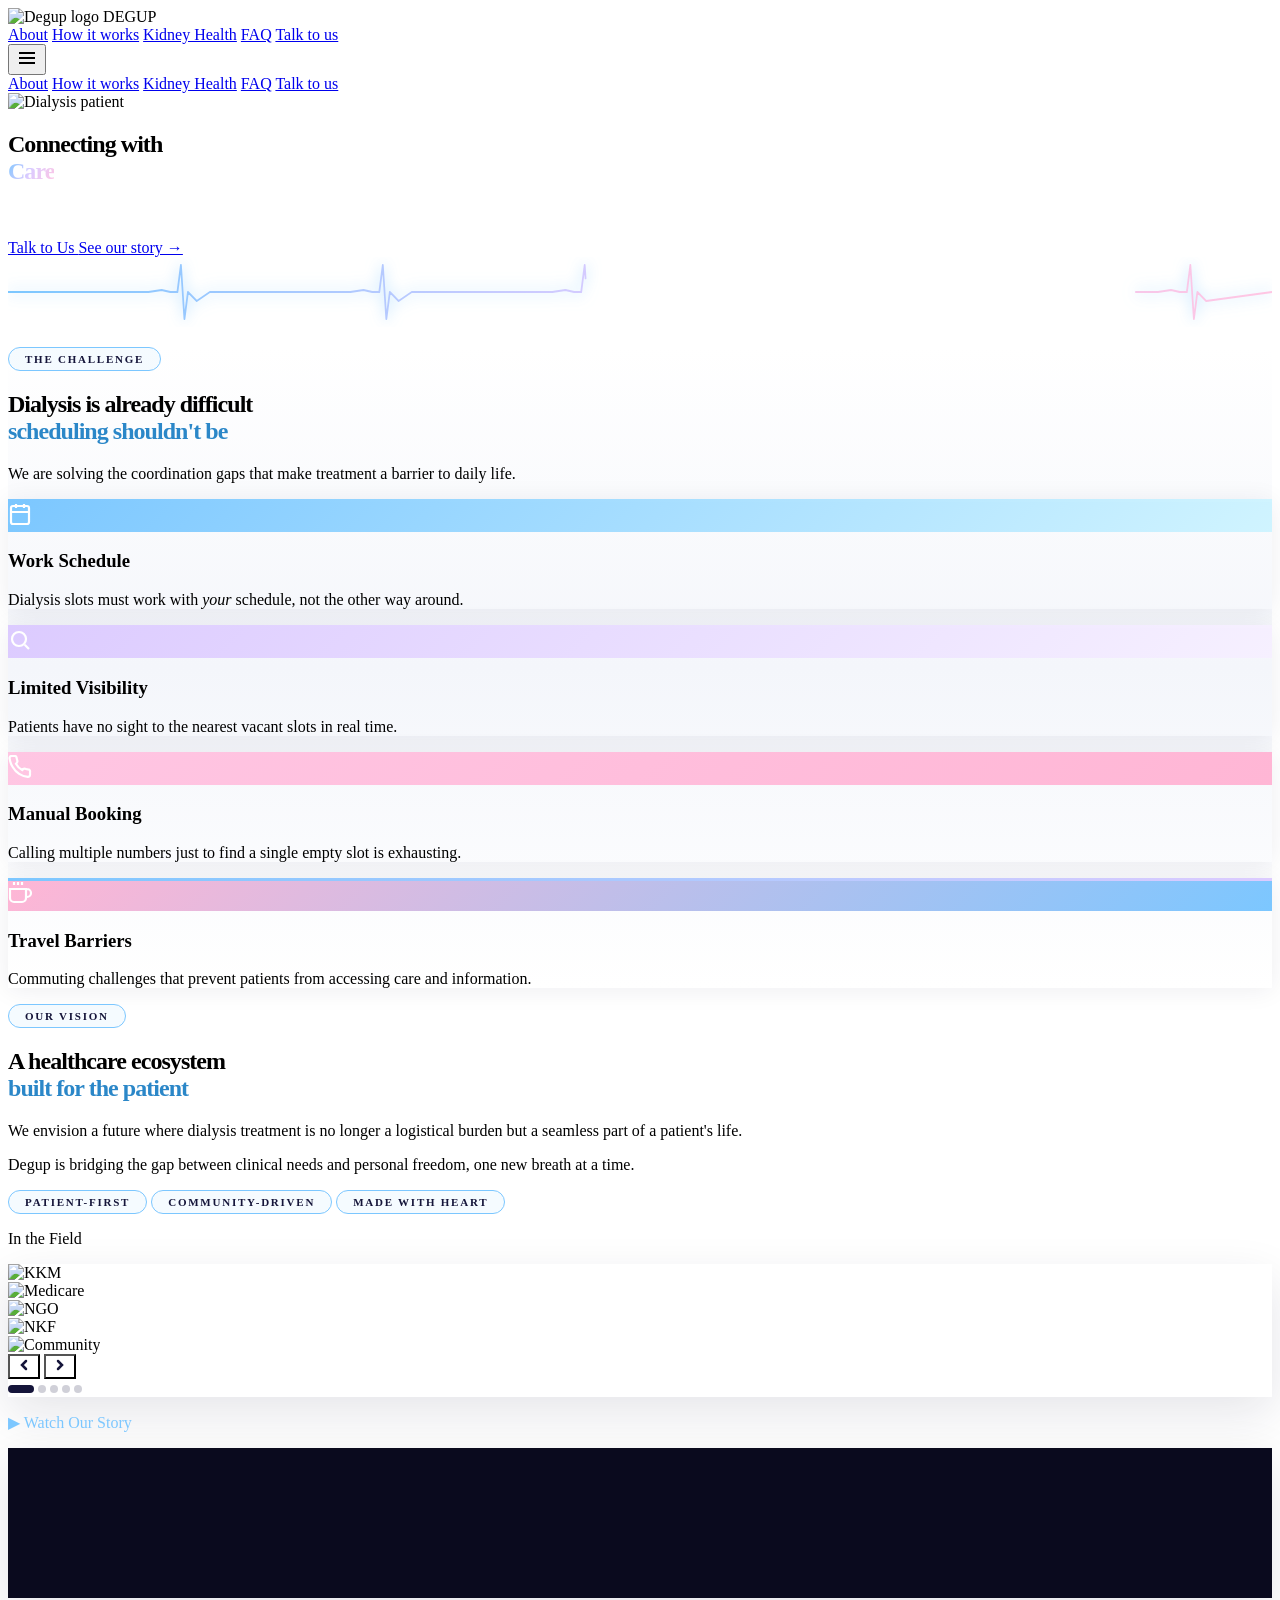
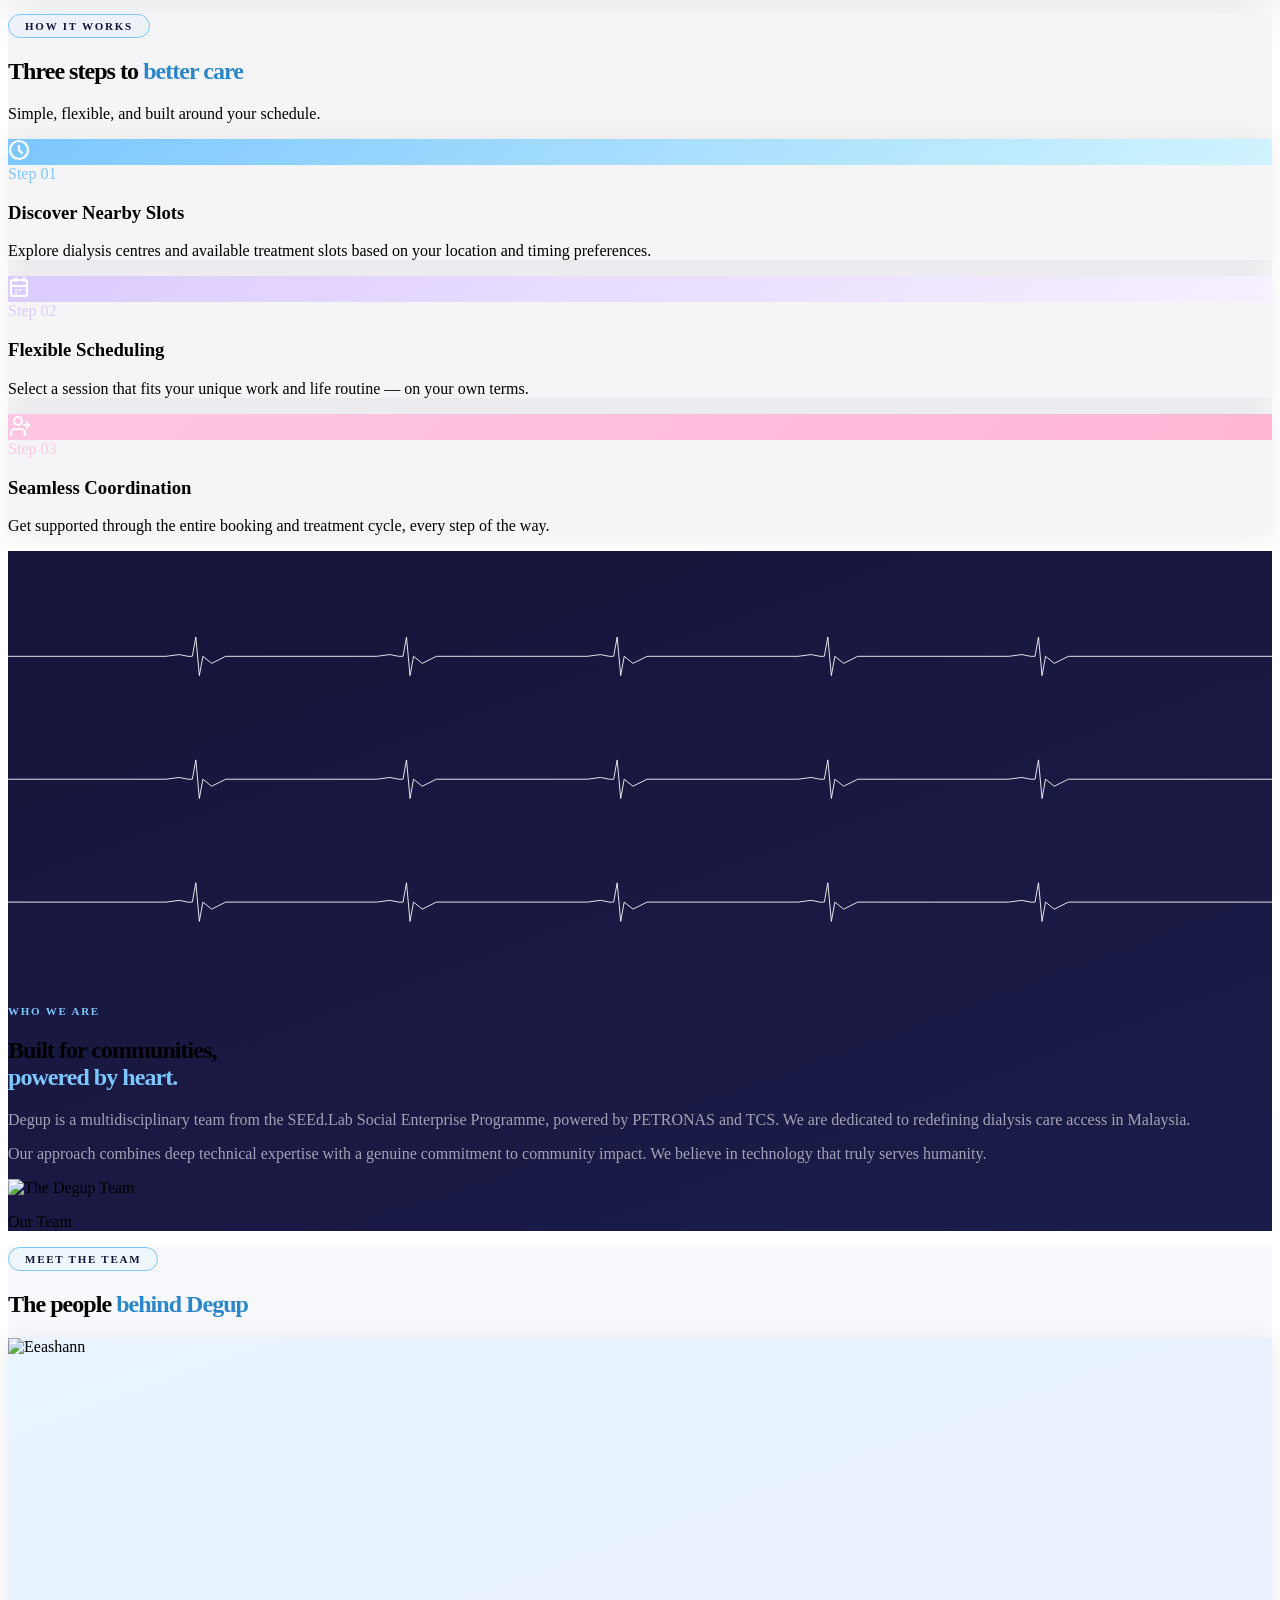
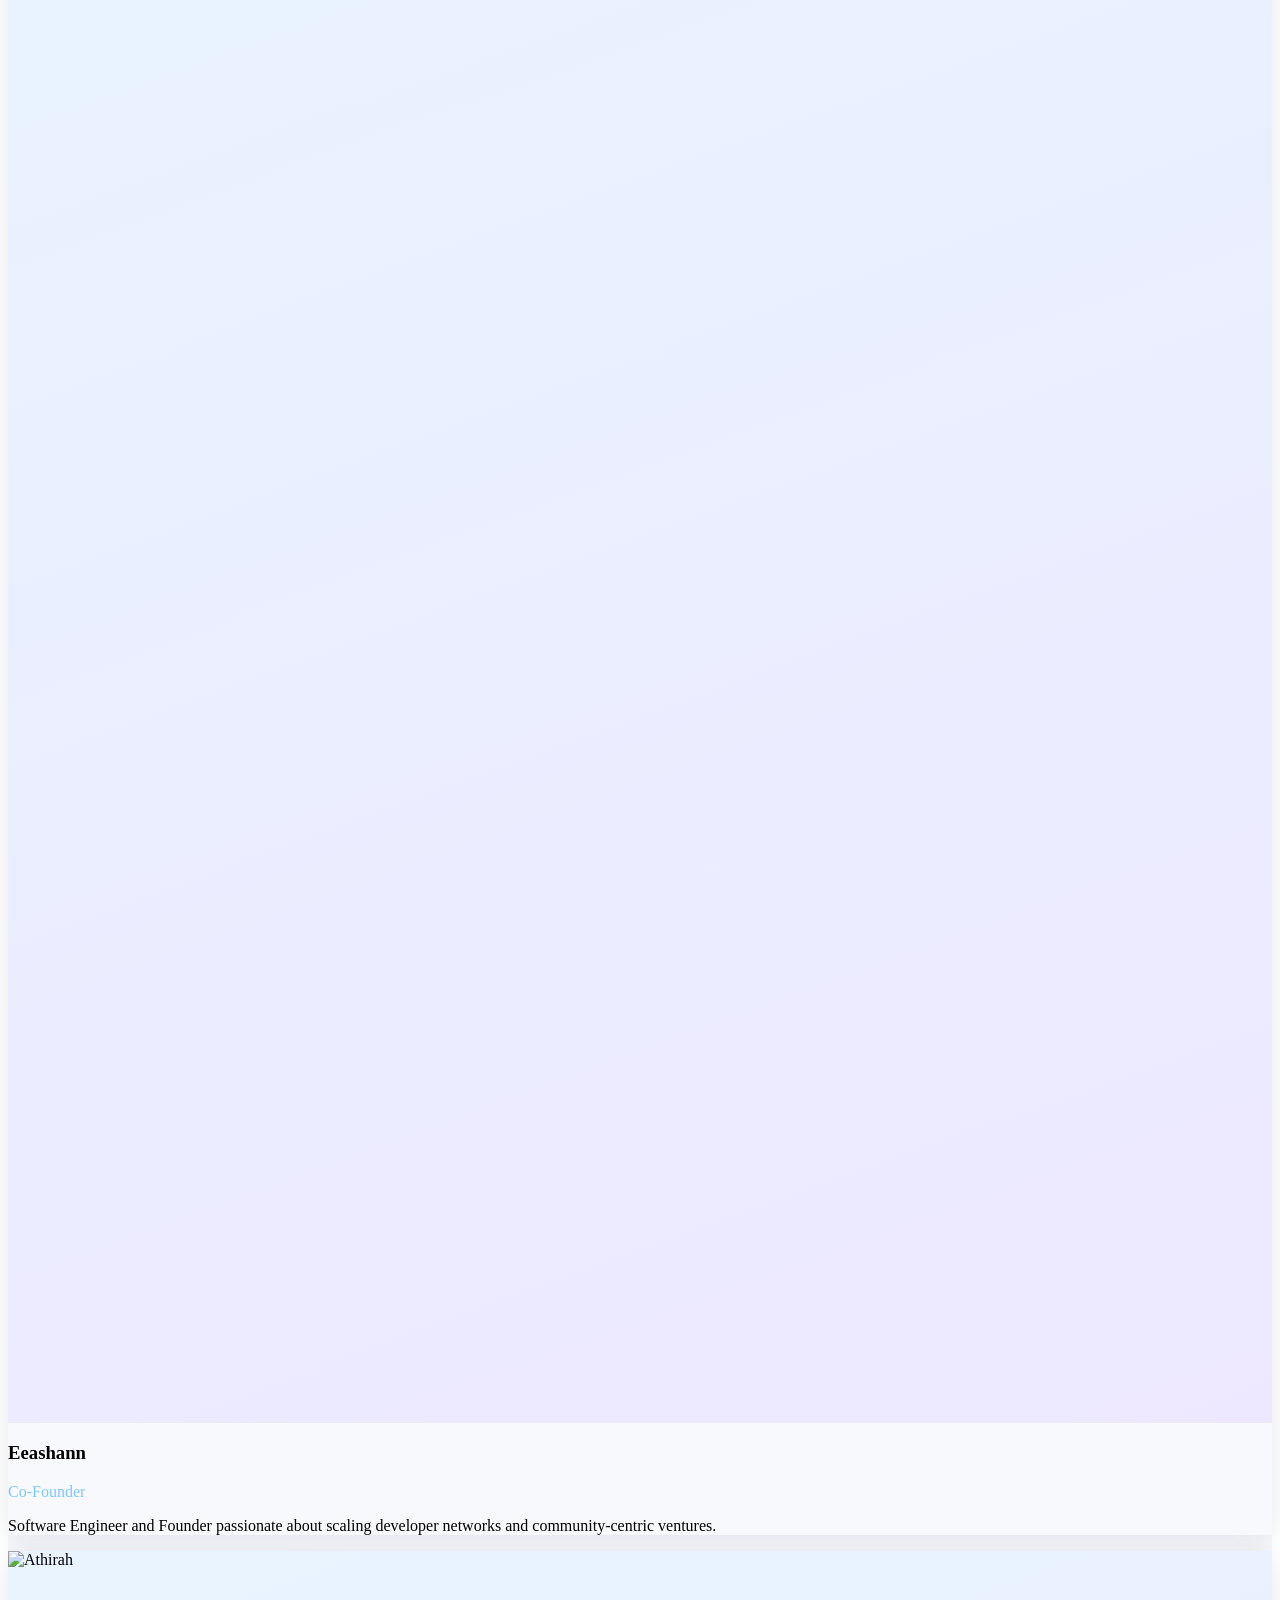
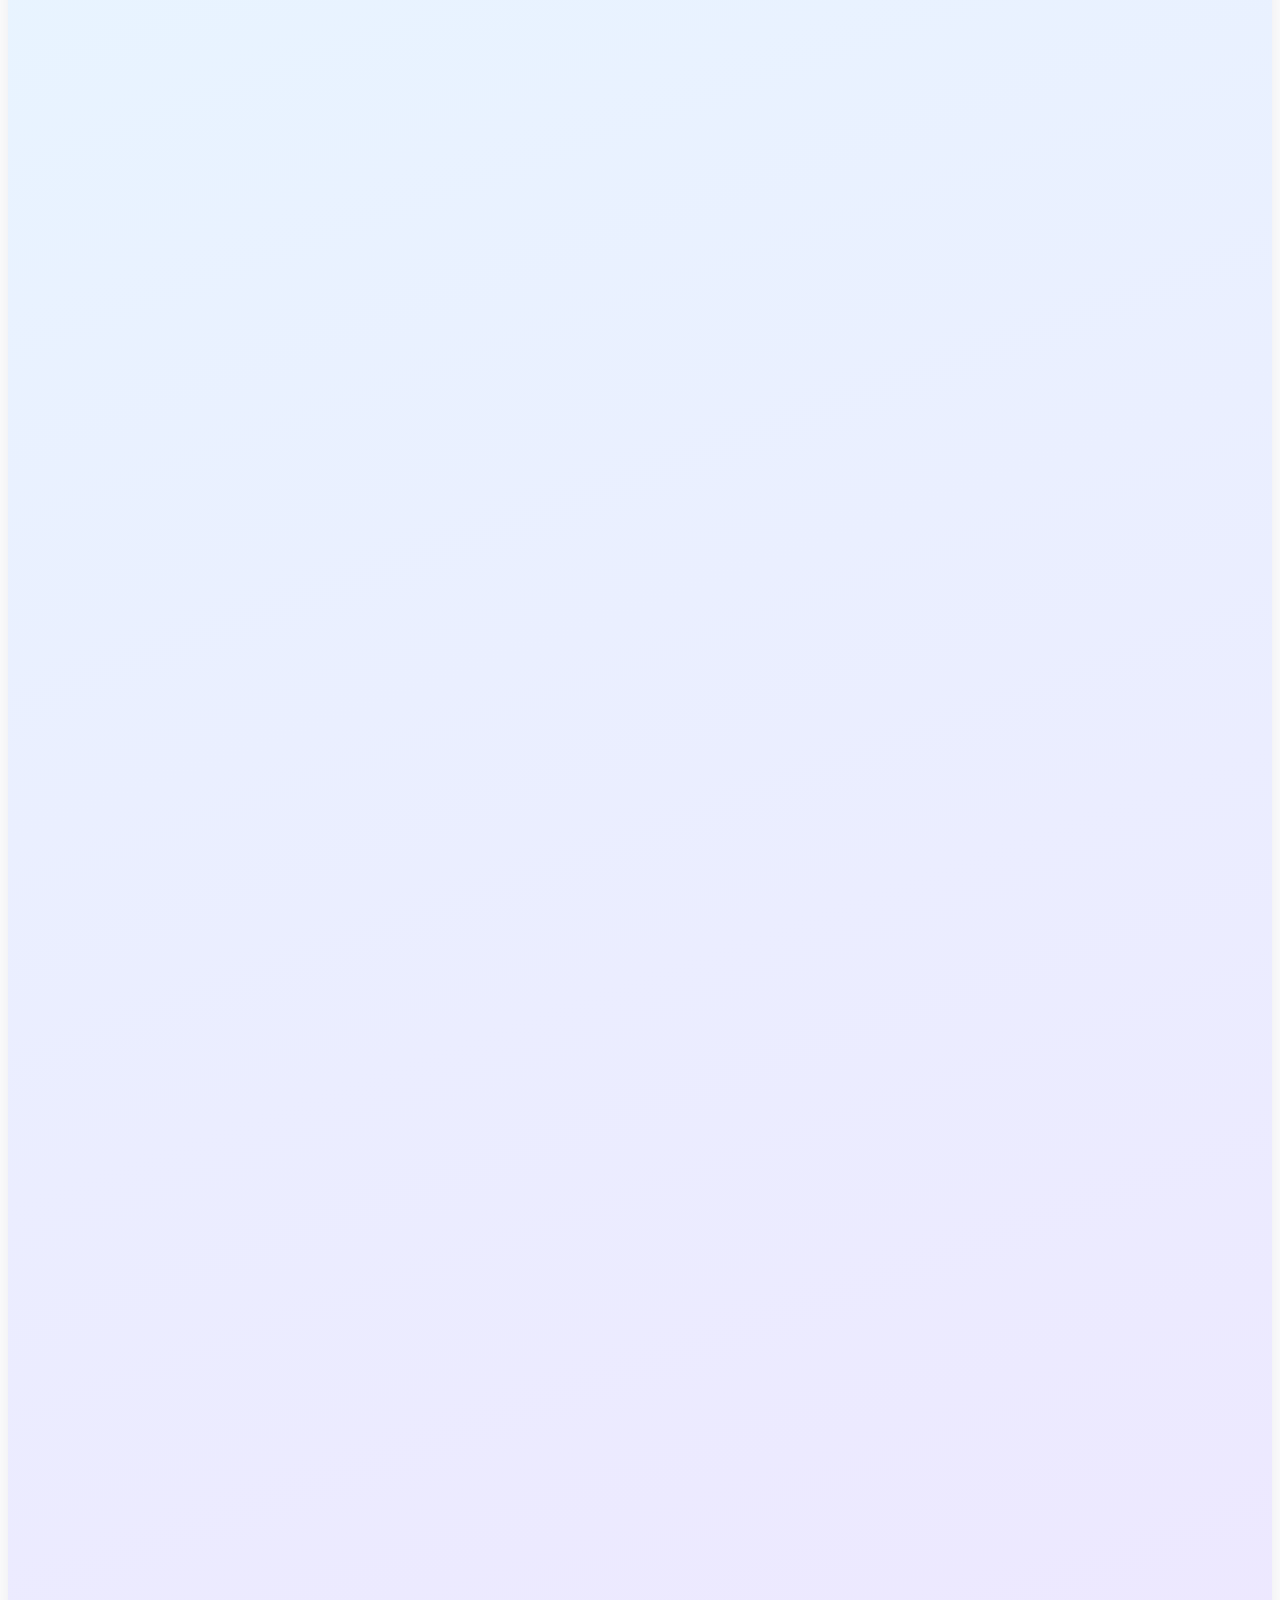
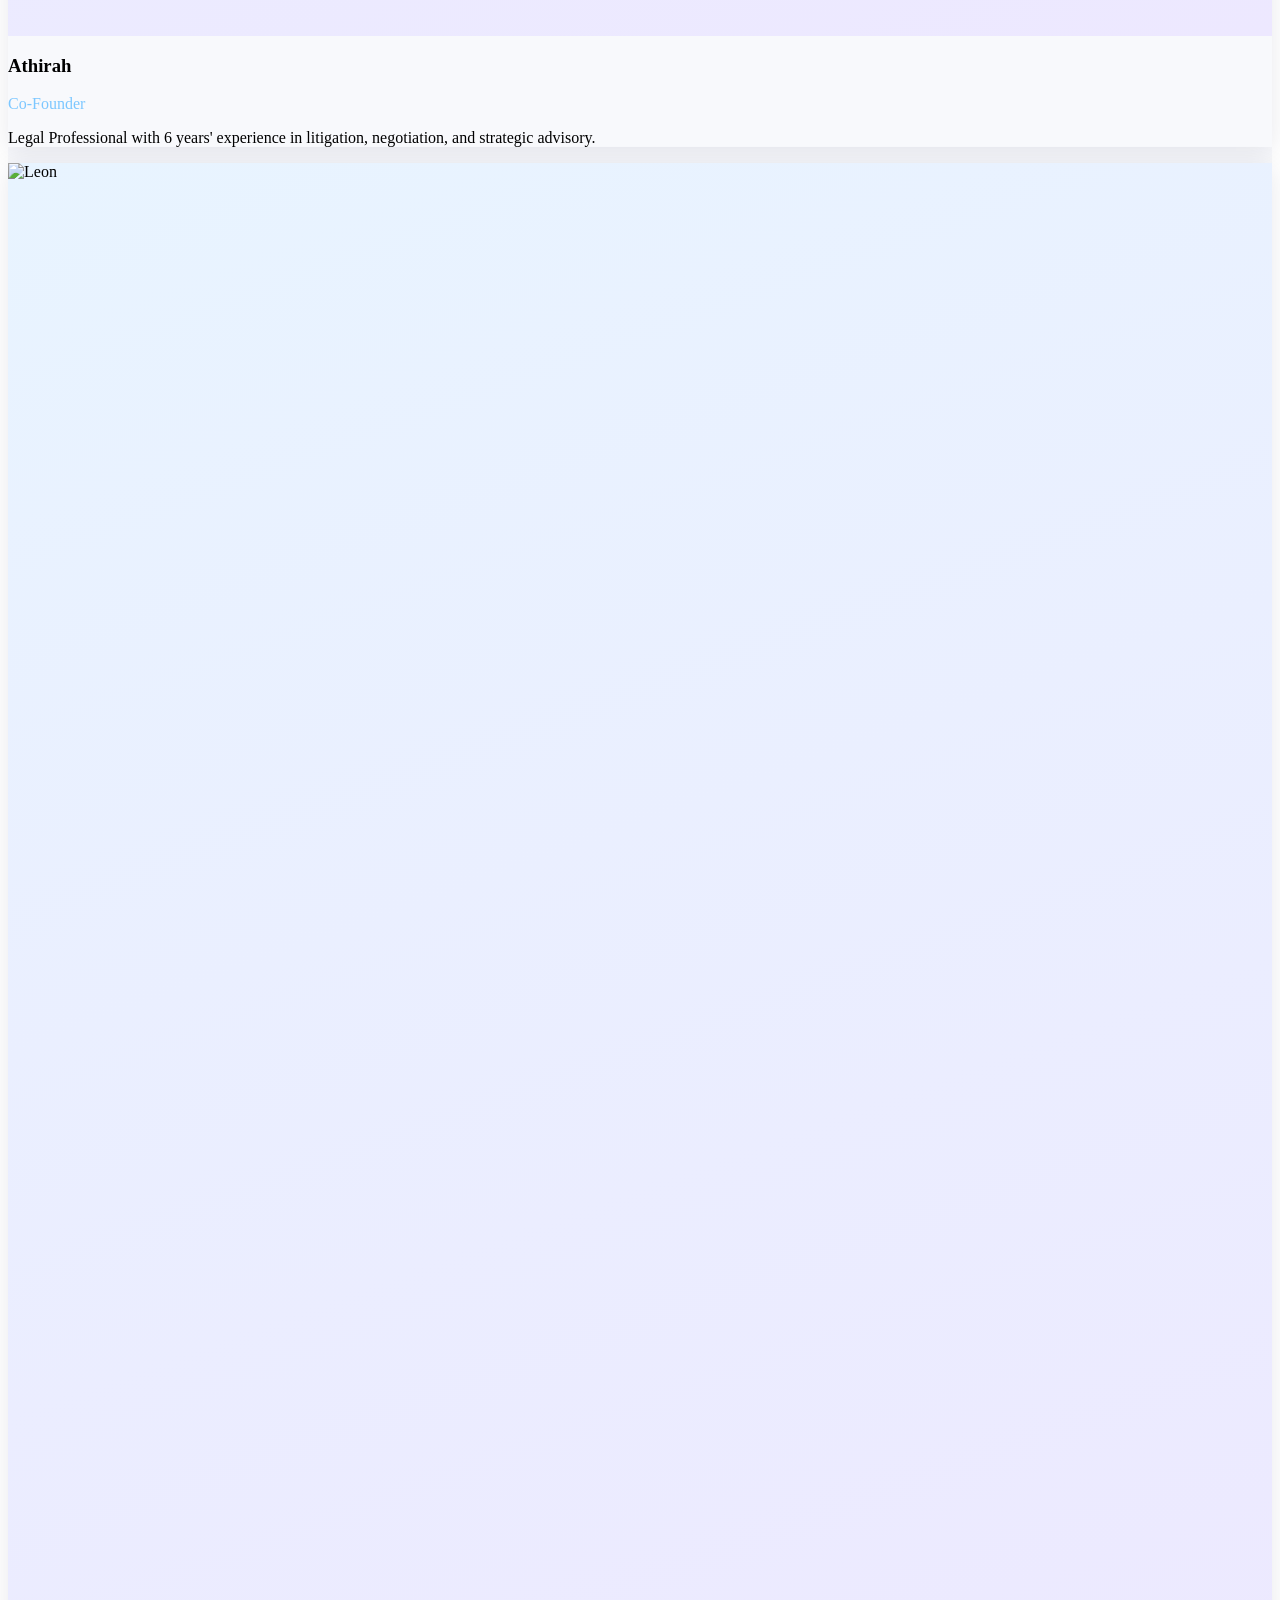
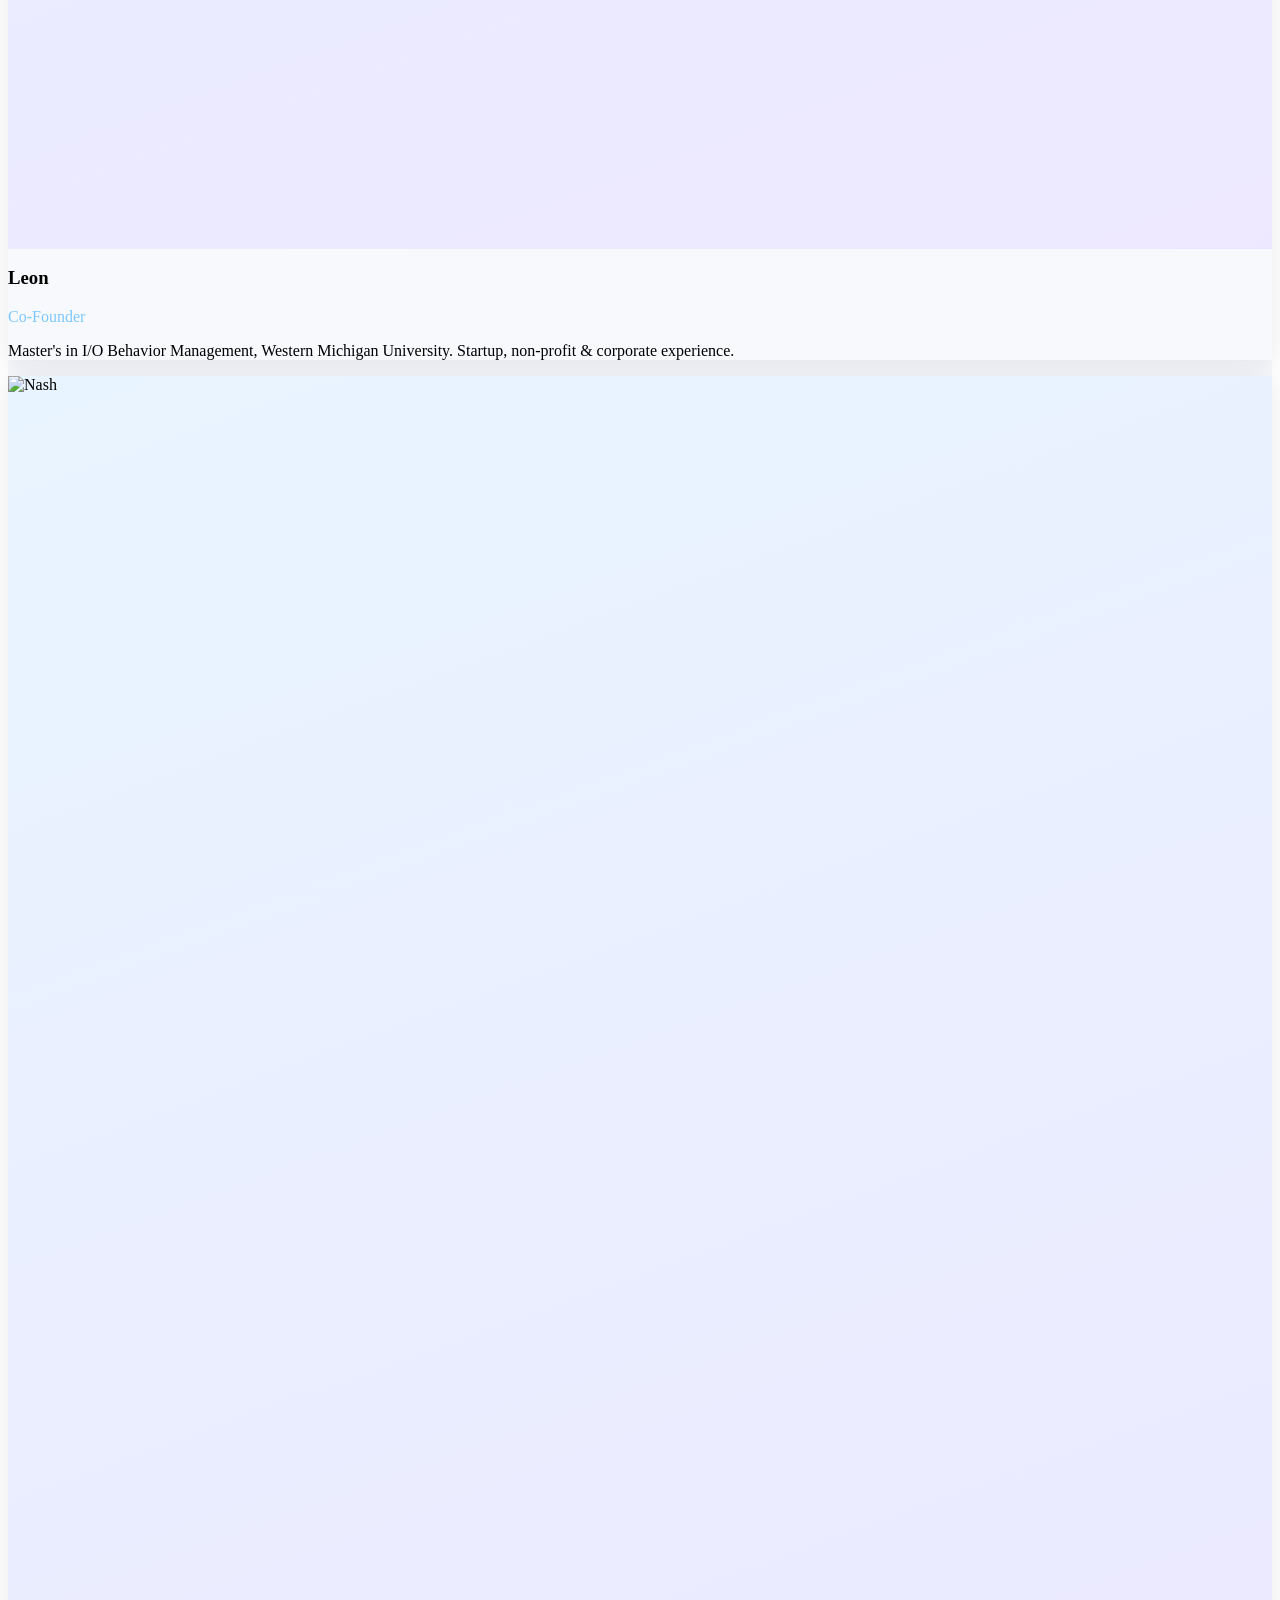
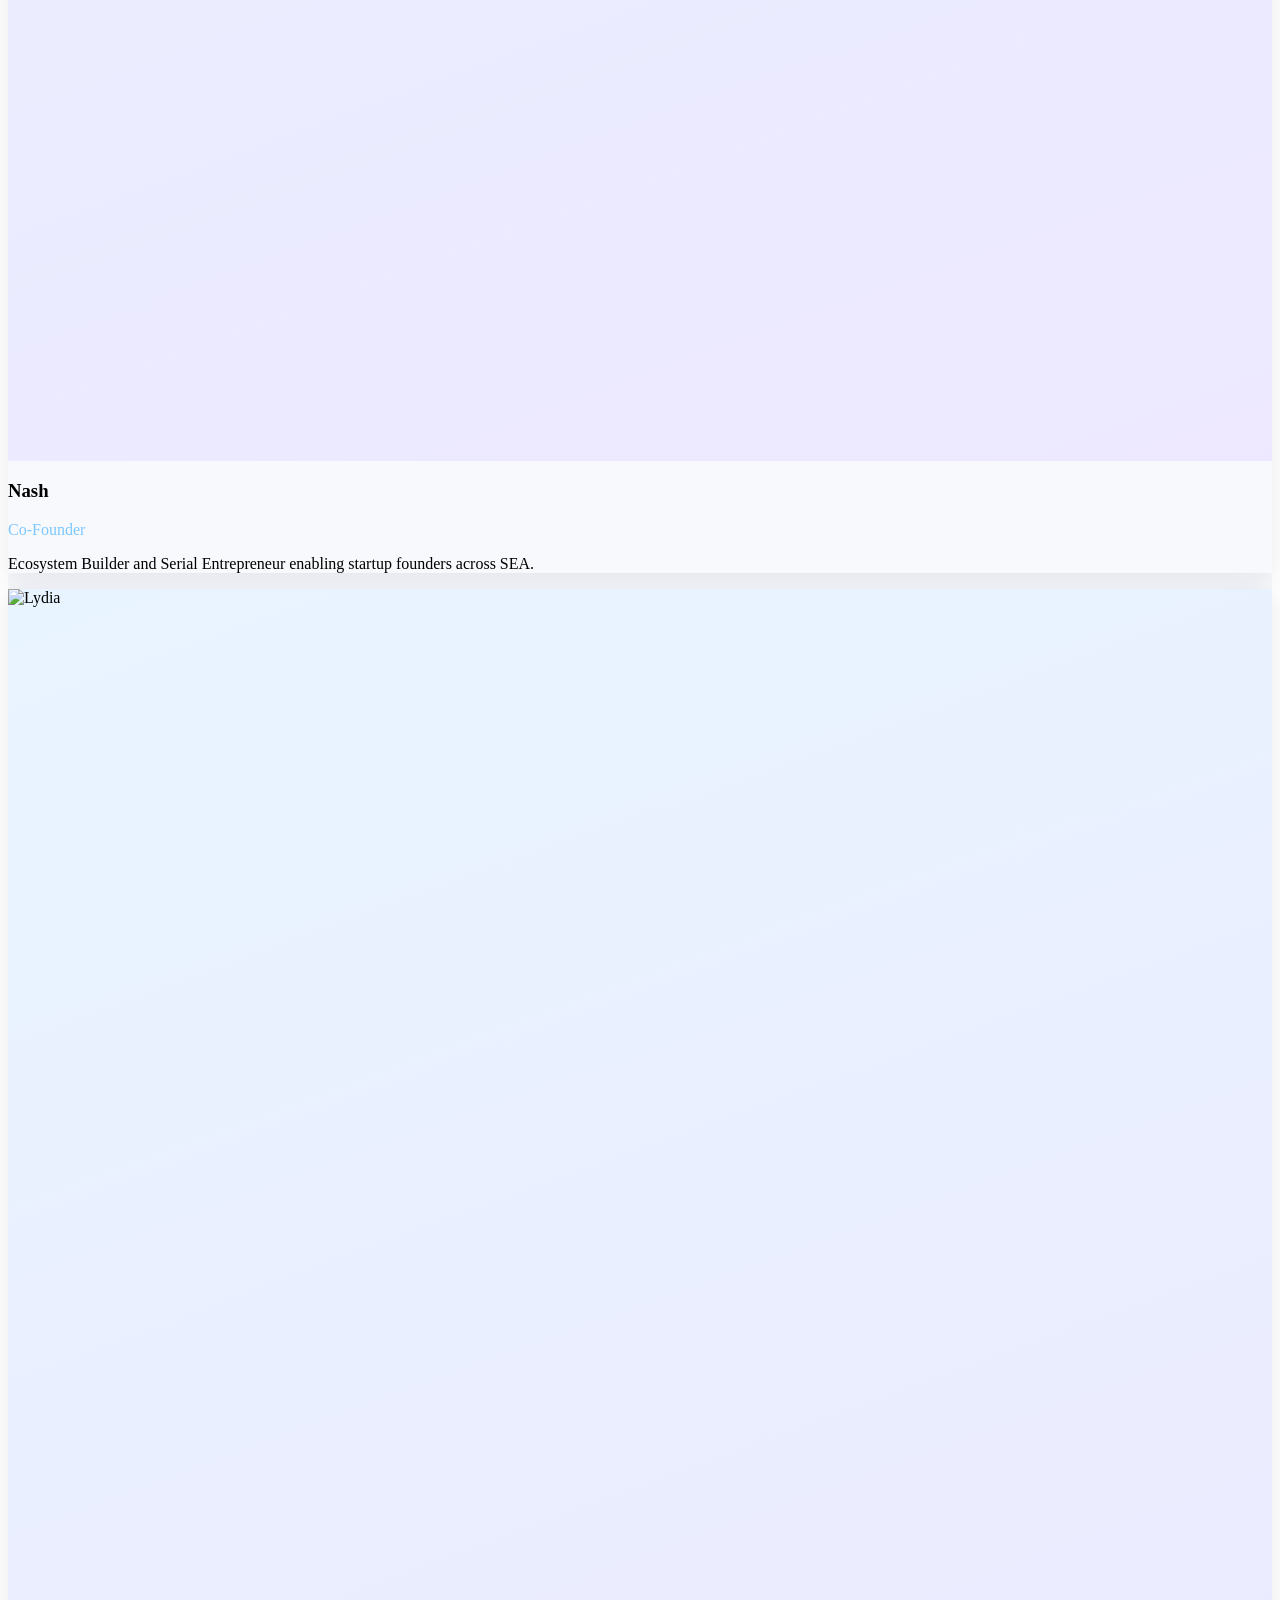
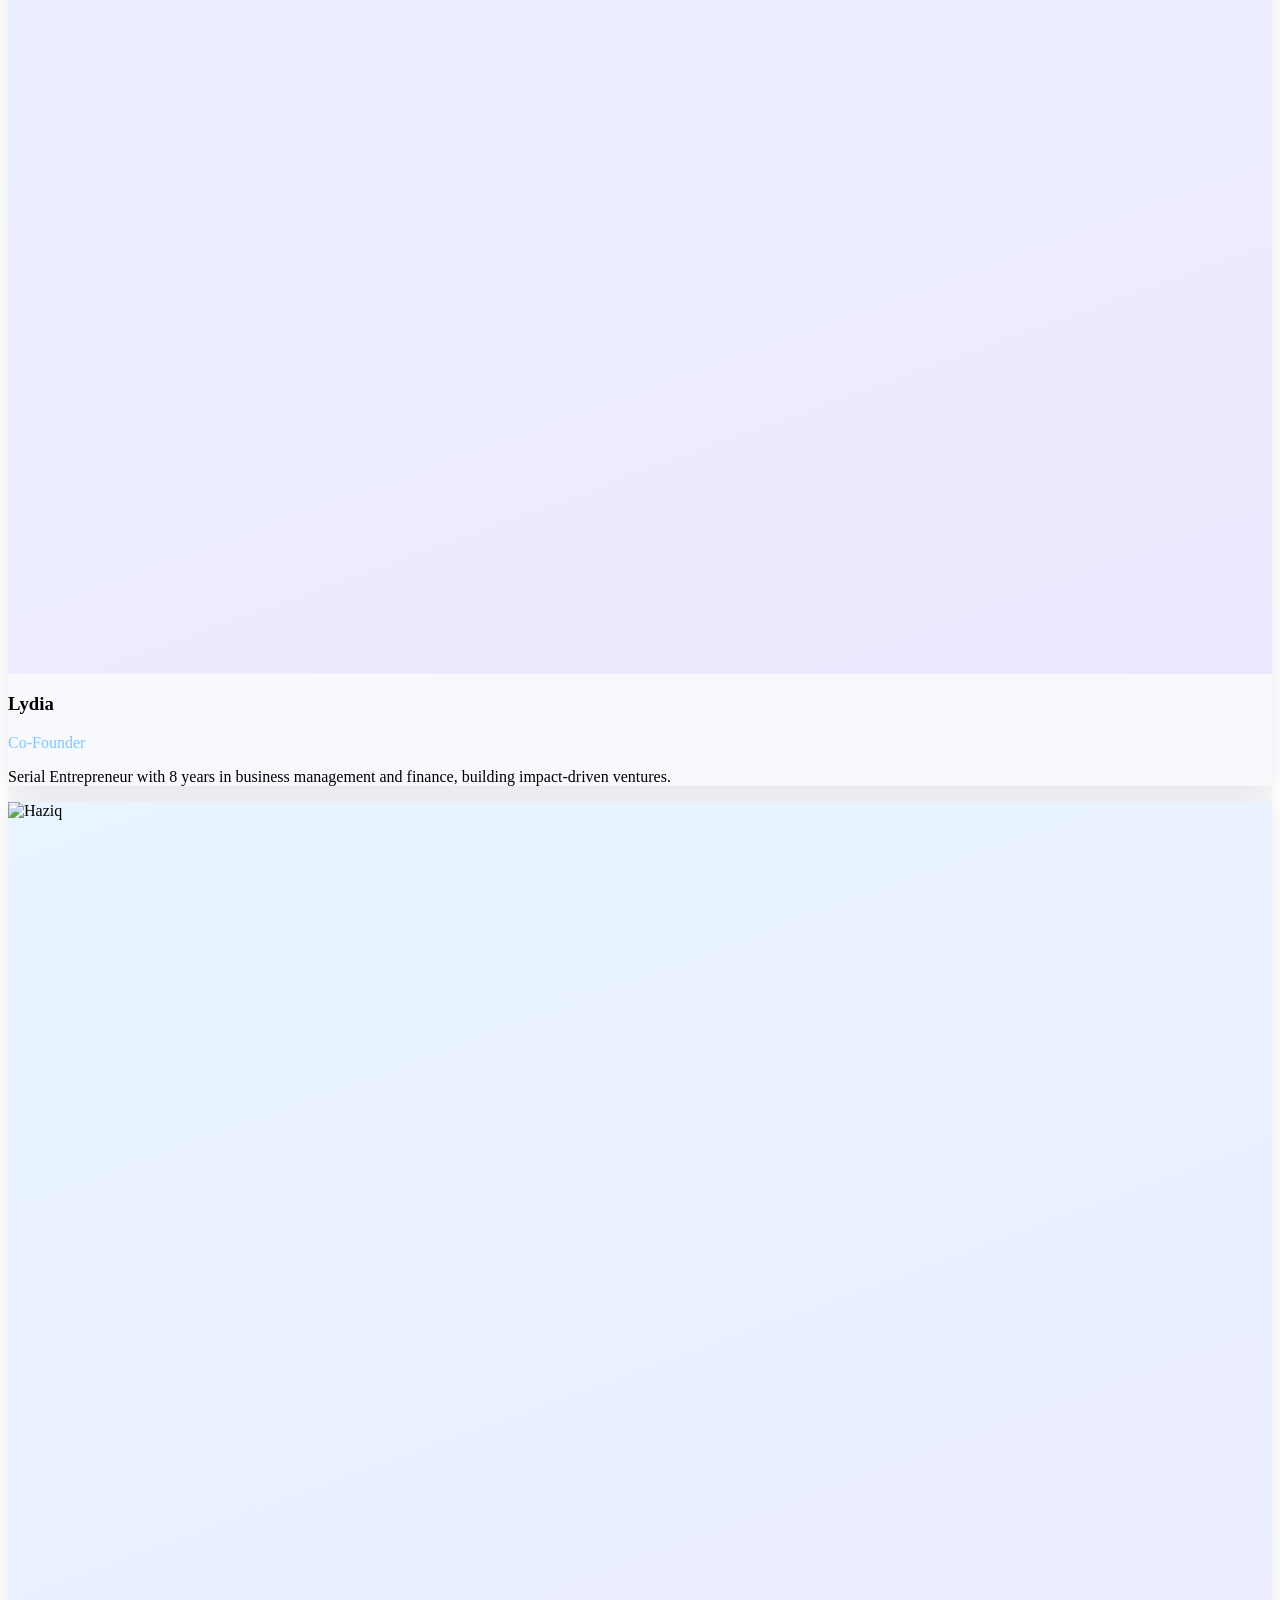
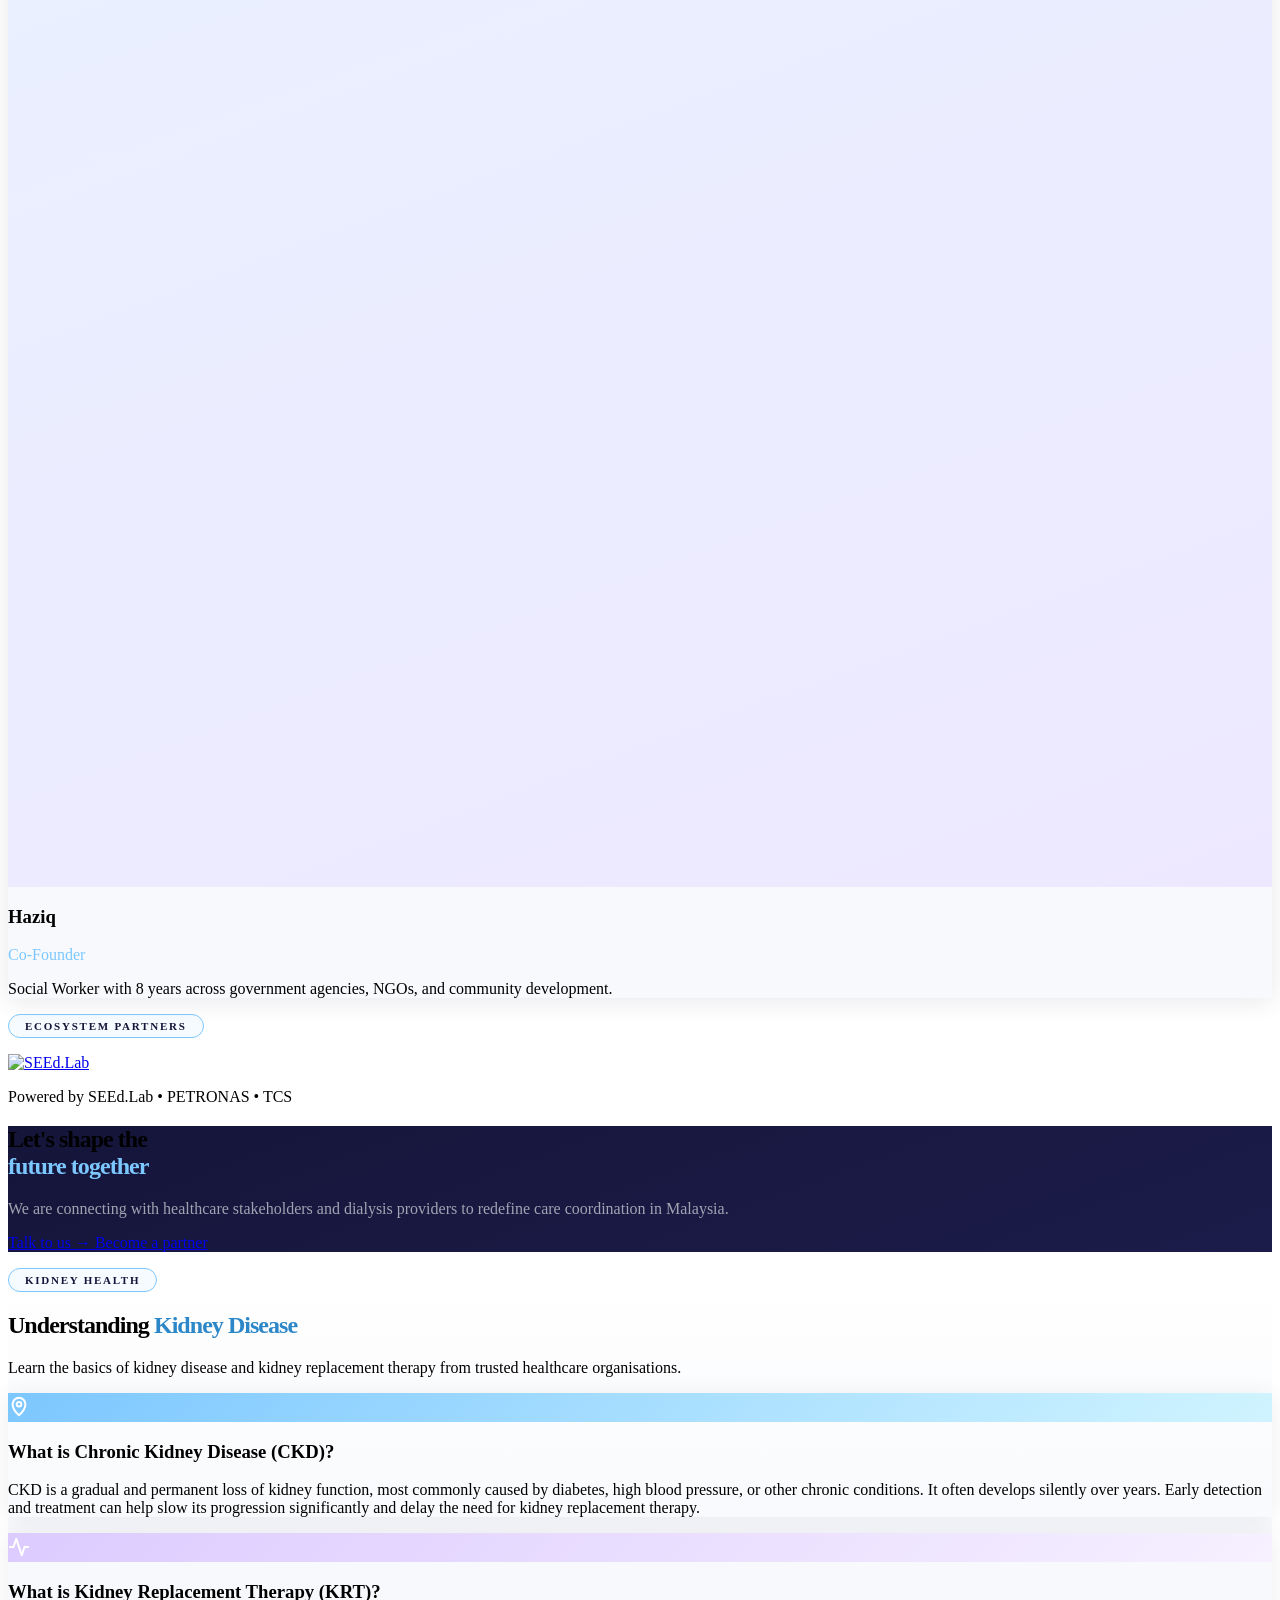
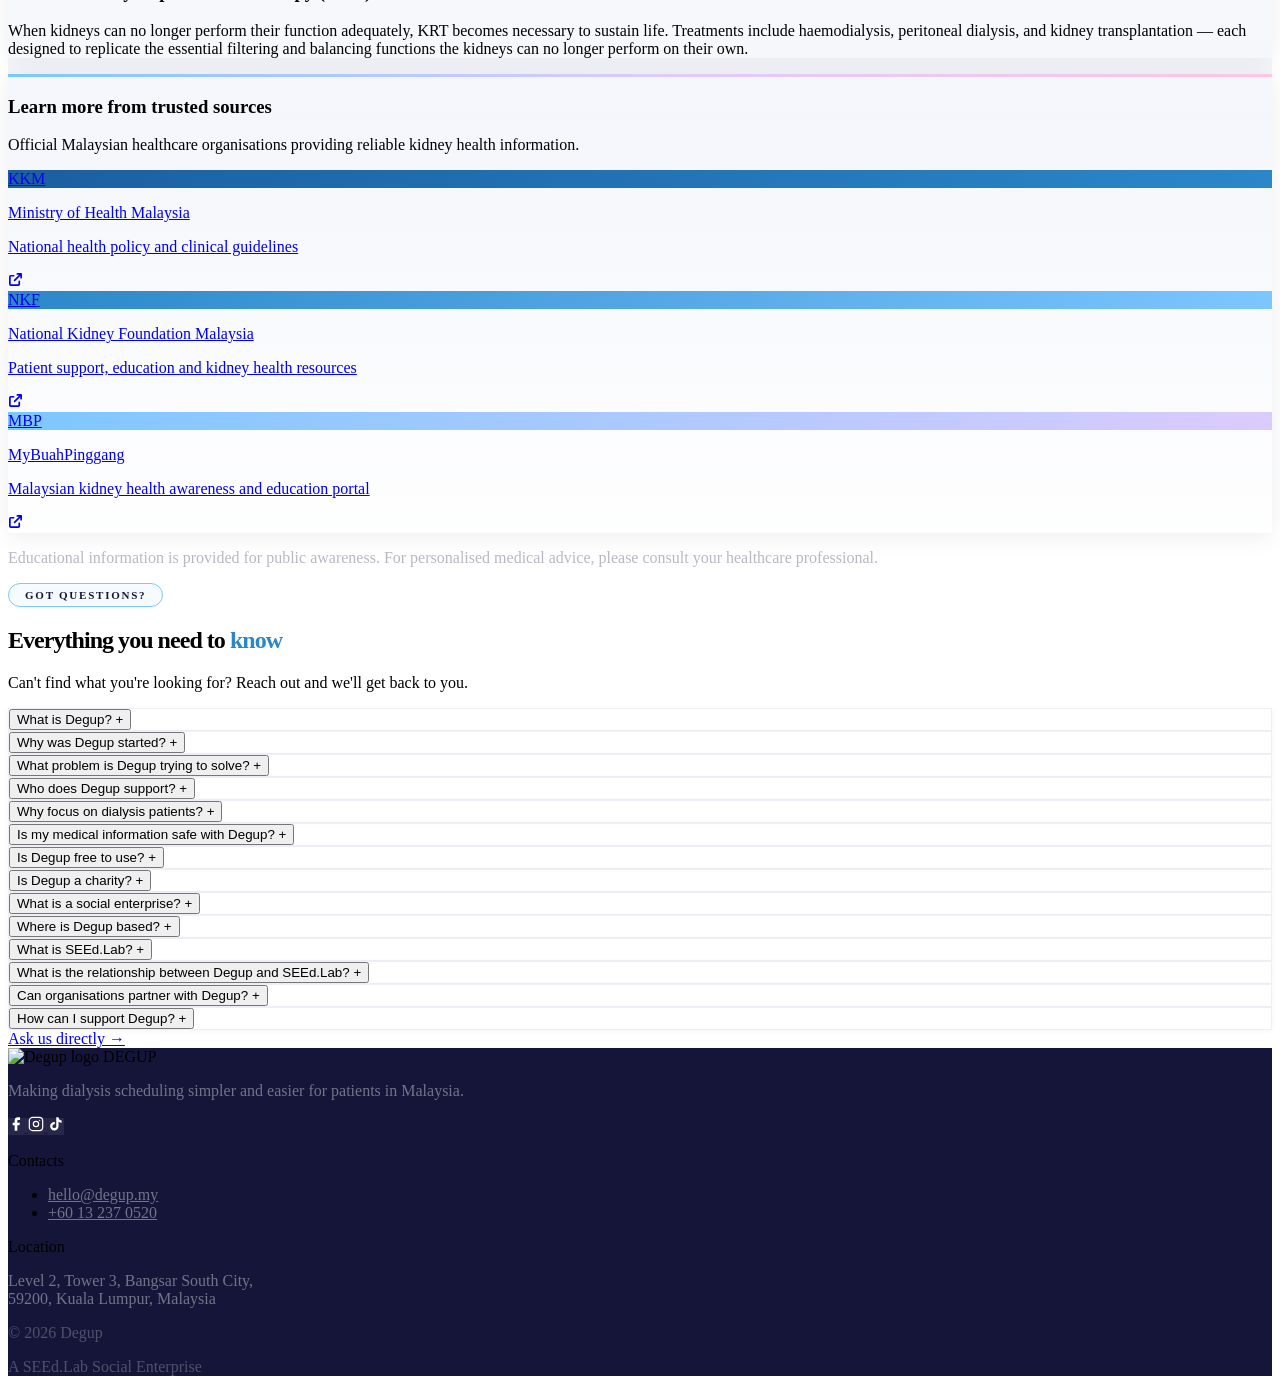
==== index.html @ 51585beb "Update index.html" ====
<!DOCTYPE html>
<html lang="en">
<head>
    <meta charset="UTF-8">
    <meta name="viewport" content="width=device-width, initial-scale=1.0">
    <title>DEGUP</title>
    <link rel="icon" type="image/png" href="https://github.com/seeashann02/Degup/blob/main/logo-transparent-without%20name.png?raw=true">

    <script src="https://cdn.tailwindcss.com"></script>

    <link rel="preconnect" href="https://fonts.googleapis.com">
    <link rel="preconnect" href="https://fonts.gstatic.com" crossorigin>
    <link href="https://fonts.googleapis.com/css2?family=Manrope:wght@400;500;600;700;800&family=DM+Sans:ital,opsz,wght@0,9..40,300;0,9..40,400;0,9..40,500;0,9..40,600;0,9..40,700;1,9..40,400&display=swap" rel="stylesheet">

    <script>
        tailwind.config = {
            theme: {
                fontFamily: {
                    sans:    ['DM Sans', 'sans-serif'],
                    display: ['Manrope', 'sans-serif'],
                },
                extend: {
                    colors: {
                        navy:     '#15153A',
                        skyblue:  '#7CC7FF',
                        lavender: '#DCCBFF',
                        pink:     '#FFC6E3',
                        ice:      '#D0F4FF',
                        lgrey:    '#F5F6FA',
                    }
                }
            }
        }
    </script>

    <style>
        html { scroll-behavior: smooth; }

        /* gradients */
        .g-blue     { background: linear-gradient(135deg, #7CC7FF, #D0F4FF); }
        .g-lav      { background: linear-gradient(135deg, #DCCBFF, #F6F0FF); }
        .g-care     { background: linear-gradient(135deg, #FFB6D5, #7CC7FF); }
        .g-pink     { background: linear-gradient(135deg, #FFC6E3, #FFB6D5); }

        .hero-bg {
            background: linear-gradient(160deg, #ffffff 0%, #F4F0FF 45%, #FFF0F8 100%);
        }

        /* floating animation */
        @keyframes floatUp {
            0%, 100% { transform: translateY(0); }
            50%       { transform: translateY(-10px); }
        }
        .float-1 { animation: floatUp 3.5s ease-in-out infinite; }
        .float-2 { animation: floatUp 3.5s ease-in-out infinite; animation-delay: 1.8s; }

        /* card hover lift */
        .lift {
            transition: transform .3s ease, box-shadow .3s ease;
        }
        .lift:hover {
            transform: translateY(-6px);
            box-shadow: 0 24px 64px rgba(21,21,58,.10);
        }

        /* FAQ */
        .faq-body {
            max-height: 0;
            overflow: hidden;
            transition: max-height .4s ease;
        }
        .faq-body.open { max-height: 400px; }
        .faq-plus { transition: transform .3s ease; }
        .faq-plus.open { transform: rotate(45deg); }

        /* Apple-tight heading tracking */
        h1, h2 { letter-spacing: -0.04em; }

        /* Heading emphasis — no italic, brand sky blue */
        h1 em, h2 em {
            font-style: normal;
            color: #2B87C8;
        }

        /* Frosted glass card — for dark sections */
        .glass-card {
            background: rgba(255,255,255,0.07);
            border: 1px solid rgba(255,255,255,0.13);
            backdrop-filter: blur(24px);
            -webkit-backdrop-filter: blur(24px);
            transition: background .3s ease, border-color .3s ease, transform .3s ease, box-shadow .3s ease;
        }
        .glass-card:hover {
            background: rgba(255,255,255,0.11);
            border-color: rgba(255,255,255,0.22);
            transform: translateY(-6px);
            box-shadow: 0 24px 64px rgba(0,0,0,0.35);
        }

        /* Dark section badge */
        .section-badge-dark {
            display: inline-block;
            font-size: 11px; font-weight: 700;
            letter-spacing: .16em; text-transform: uppercase;
            color: rgba(255,255,255,.65);
            border: 1px solid rgba(255,255,255,.2);
            border-radius: 999px;
            padding: 5px 16px;
            background: rgba(255,255,255,.06);
        }

        /* Carousel dots — team section (white on dark) */
        .carousel-dot {
            width: 8px; height: 8px;
            border-radius: 50%;
            background: rgba(255,255,255,.35);
            border: none; cursor: pointer; padding: 0;
            transition: all .35s ease;
        }
        .carousel-dot.active-dot {
            width: 26px;
            border-radius: 4px;
            background: #fff;
        }

        /* Vision carousel dots (navy on light) */
        .vision-dot {
            width: 8px; height: 8px;
            border-radius: 50%;
            background: rgba(21,21,58,.20);
            border: none; cursor: pointer; padding: 0;
            transition: all .35s ease;
        }
        .vision-dot.active-vision-dot {
            width: 26px;
            border-radius: 4px;
            background: #15153A;
        }

        /* ECG heartbeat animations */
        @keyframes ecg-draw {
            0%   { stroke-dashoffset: 900; opacity: 0; }
            10%  { opacity: 1; }
            90%  { opacity: 1; }
            100% { stroke-dashoffset: 0; opacity: 0; }
        }
        @keyframes ecg-loop {
            0%   { stroke-dashoffset: 900; }
            100% { stroke-dashoffset: 0; }
        }
        .ecg-hero {
            stroke-dasharray: 900;
            animation: ecg-loop 5s linear infinite;
            filter: drop-shadow(0 0 8px rgba(124,199,255,0.75));
        }
        .ecg-mini {
            stroke-dasharray: 200;
            animation: ecg-loop 2s linear infinite;
            filter: drop-shadow(0 0 5px rgba(124,199,255,0.8));
        }
        @keyframes ecg-pulse-glow {
            0%, 100% { opacity: .04; }
            50%       { opacity: .09; }
        }
        .ecg-texture { animation: ecg-pulse-glow 4s ease-in-out infinite; }

        /* section label */
        .label {
            font-size: 11px;
            font-weight: 700;
            letter-spacing: .16em;
            text-transform: uppercase;
        }

        /* section badge pill */
        .section-badge {
            display: inline-block;
            font-size: 11px;
            font-weight: 700;
            letter-spacing: .16em;
            text-transform: uppercase;
            color: #15153A;
            border: 1.5px solid #7CC7FF;
            border-radius: 999px;
            padding: 5px 16px;
            background: rgba(124,199,255,.08);
        }

        /* FAQ cards */
        .faq-card {
            background: white;
            border: 1px solid #edf0f7;
            box-shadow: 0 1px 6px rgba(21,21,58,.04);
            transition: box-shadow .25s ease, border-color .25s ease, transform .2s ease;
        }
        .faq-card:hover {
            box-shadow: 0 8px 28px rgba(21,21,58,.08);
            border-color: rgba(124,199,255,.5);
            transform: translateY(-2px);
        }
        .faq-open-bar {
            width: 3px;
            border-radius: 0 2px 2px 0;
            background: linear-gradient(180deg, #7CC7FF, #DCCBFF);
            position: absolute;
            left: 0; top: 0; bottom: 0;
            opacity: 0;
            transition: opacity .25s ease;
        }
        .faq-card.is-open .faq-open-bar { opacity: 1; }

        /* blob shape */
        .blob { border-radius: 60% 40% 35% 65% / 55% 35% 65% 45%; }

        /* soft scrollbar */
        ::-webkit-scrollbar { width: 6px; }
        ::-webkit-scrollbar-track { background: #f5f6fa; }
        ::-webkit-scrollbar-thumb { background: #DCCBFF; border-radius: 10px; }
    </style>
</head>
<body class="text-navy overflow-x-hidden">

<!-- ─── NAV ─────────────────────────────────────────────── -->
<nav class="fixed top-0 left-0 right-0 z-50 bg-white/85 backdrop-blur-md border-b border-gray-100">
    <div class="max-w-6xl mx-auto px-6 py-4 flex items-center justify-between">
        <div class="flex items-center gap-2.5">
            <img src="https://github.com/seeashann02/Degup/blob/main/logo-transparent-without%20name.png?raw=true" alt="Degup logo" style="width:38px;height:38px;object-fit:contain;flex-shrink:0;">
            <span class="font-display font-semibold text-xl tracking-tight">DEGUP</span>
        </div>

        <div class="hidden md:flex items-center gap-8">
            <a href="#about"          class="text-sm text-gray-500 hover:text-navy transition-colors">About</a>
            <a href="#how-it-works"   class="text-sm text-gray-500 hover:text-navy transition-colors">How it works</a>
            <a href="#kidney-health"  class="text-sm text-gray-500 hover:text-navy transition-colors">Kidney Health</a>
            <a href="#faq"            class="text-sm text-gray-500 hover:text-navy transition-colors">FAQ</a>
            <a href="https://wa.me/601176344216?text=Hai%20Degup,%20saya%20ingin%20mendapatkan%20maklumat%20lanjut%20mengenai%20perkhidmatan%20anda."
               target="_blank" rel="noopener noreferrer"
               class="bg-navy text-white text-sm px-5 py-2.5 rounded-full hover:opacity-90 transition-all shadow-sm">
                Talk to us
            </a>
        </div>

        <button class="md:hidden" onclick="document.getElementById('mob-nav').classList.toggle('hidden')">
            <svg width="22" height="22" fill="none" stroke="currentColor" stroke-width="2">
                <path d="M3 11h16M3 6h16M3 16h16"/>
            </svg>
        </button>
    </div>
    <div id="mob-nav" class="hidden md:hidden bg-white border-t border-gray-100 px-6 py-5 flex flex-col gap-4">
        <a href="#about"         class="text-sm text-gray-600">About</a>
        <a href="#how-it-works"  class="text-sm text-gray-600">How it works</a>
        <a href="#kidney-health" class="text-sm text-gray-600">Kidney Health</a>
        <a href="#faq"           class="text-sm text-gray-600">FAQ</a>
        <a href="https://wa.me/601176344216?text=Hai%20Degup,%20saya%20ingin%20mendapatkan%20maklumat%20lanjut%20mengenai%20perkhidmatan%20anda." target="_blank" rel="noopener noreferrer" class="bg-navy text-white text-sm px-5 py-3 rounded-full text-center">Talk to us</a>
    </div>
</nav>


<!-- ─── HERO ─────────────────────────────────────────────── -->
<section class="min-h-screen relative overflow-hidden flex items-center justify-center">

    <!-- full-bleed background image -->
    <img src="https://www.maaedicare.org/wp-content/uploads/2026/01/Maaedicare-Dialysis-Malaysia-1536x1024.jpg"
         alt="Dialysis patient" referrerpolicy="no-referrer"
         class="absolute inset-0 w-full h-full object-cover object-center">

    <!-- cinematic dark overlay — warm, not cold -->
    <div class="absolute inset-0" style="background: linear-gradient(to bottom, rgba(8,8,24,0.52) 0%, rgba(8,8,24,0.38) 45%, rgba(8,8,24,0.72) 100%);"></div>

    <!-- centered content -->
    <div class="relative z-10 text-center max-w-4xl mx-auto px-6 pt-20 md:pt-24">

        <h1 class="font-display text-[2.6rem] sm:text-6xl md:text-8xl font-bold leading-[1.08] md:leading-[1.04] mb-5 md:mb-7 text-white">
            Connecting with<br>
            <em class="not-italic" style="background: linear-gradient(120deg,#7CC7FF,#DCCBFF,#FFC6E3); -webkit-background-clip:text; -webkit-text-fill-color:transparent; background-clip:text;">
                Care
            </em>
        </h1>

        <p class="text-base md:text-xl leading-relaxed max-w-sm sm:max-w-xl mx-auto mb-9 md:mb-12" style="color:rgba(255,255,255,.62);">
            Helping dialysis patients take back control of their lives with flexible, accessible treatment that fits their daily routines.
        </p>

        <div class="flex flex-col sm:flex-row gap-3 justify-center items-center">
            <a href="https://wa.me/601176344216?text=Hai%20Degup,%20saya%20ingin%20mendapatkan%20maklumat%20lanjut%20mengenai%20perkhidmatan%20anda."
               target="_blank" rel="noopener noreferrer"
               class="bg-white text-navy w-full sm:w-auto px-8 py-3.5 rounded-full font-semibold hover:bg-opacity-90 hover:shadow-2xl transition-all text-sm">
                Talk to Us
            </a>
            <a href="https://www.youtube.com/watch?v=brxf_f5mjm4"
               class="w-full sm:w-auto px-8 py-3.5 rounded-full font-semibold border transition-all text-sm text-white"
               style="border-color:rgba(255,255,255,.35);backdrop-filter:blur(8px);background:rgba(255,255,255,.08);">
                See our story →
            </a>
        </div>
    </div>

    <!-- ECG hero line — glows on the dark overlay -->
    <div class="absolute bottom-24 left-0 right-0 pointer-events-none overflow-hidden">
        <svg width="100%" height="70" viewBox="0 0 1440 70" preserveAspectRatio="none" fill="none" xmlns="http://www.w3.org/2000/svg">
            <path class="ecg-hero"
                  d="M0,35 L160,35 L175,33 L185,35 L193,35 L197,8 L201,62 L205,35 L215,44 L230,35
                     L390,35 L405,33 L415,35 L423,35 L427,8 L431,62 L435,35 L445,44 L460,35
                     L620,35 L635,33 L645,35 L653,35 L657,8 L661,62 L665,35 L675,44 L690,35
                     L850,35 L865,33 L875,35 L883,35 L887,8 L891,62 L895,35 L905,44 L920,35
                     L1080,35 L1095,33 L1105,35 L1113,35 L1117,8 L1121,62 L1125,35 L1135,44 L1150,35
                     L1310,35 L1325,33 L1335,35 L1343,35 L1347,8 L1351,62 L1355,35 L1365,44 L1440,35"
                  stroke="url(#ecg-grad-hero)" stroke-width="2" stroke-linecap="round" stroke-linejoin="round"/>
            <defs>
                <linearGradient id="ecg-grad-hero" x1="0%" y1="0%" x2="100%" y2="0%">
                    <stop offset="0%"   stop-color="#7CC7FF"/>
                    <stop offset="50%"  stop-color="#DCCBFF"/>
                    <stop offset="100%" stop-color="#FFC6E3"/>
                </linearGradient>
            </defs>
        </svg>
    </div>

    <!-- scroll cue -->
</section>


<!-- ─── PROBLEM ───────────────────────────────────────────── -->
<section class="py-28 relative overflow-hidden" style="background:linear-gradient(180deg,#ffffff 0%,#F4F6FB 50%,#ffffff 100%)">

    <!-- decorative blobs -->
    <div class="absolute top-0 left-0 w-96 h-96 rounded-full pointer-events-none" style="background:radial-gradient(circle,rgba(124,199,255,.12) 0%,transparent 70%);transform:translate(-30%,-30%)"></div>
    <div class="absolute bottom-0 right-0 w-96 h-96 rounded-full pointer-events-none" style="background:radial-gradient(circle,rgba(220,203,255,.12) 0%,transparent 70%);transform:translate(30%,30%)"></div>

    <div class="relative max-w-6xl mx-auto px-6">
        <div class="text-center mb-20">
            <p class="mb-5"><span class="section-badge">The Challenge</span></p>
            <h2 class="font-display text-4xl md:text-[3.2rem] font-bold text-navy leading-tight mb-5">
                Dialysis is already difficult<br>
                <em>scheduling shouldn't be</em>
            </h2>
            <p class="text-gray-400 text-lg max-w-lg mx-auto leading-relaxed">
                We are solving the coordination gaps that make treatment a barrier to daily life.
            </p>
        </div>

        <div class="grid sm:grid-cols-2 lg:grid-cols-4 gap-6">

            <!-- 1 -->
            <div class="lift rounded-3xl bg-white overflow-hidden" style="box-shadow:0 2px 24px rgba(21,21,58,.07);">
                <div style="height:3px;background:linear-gradient(90deg,#7CC7FF,#D0F4FF);"></div>
                <div class="p-8">
                    <div class="flex items-start justify-between mb-7">
                        <div class="w-14 h-14 g-blue rounded-2xl flex items-center justify-center shadow-sm">
                            <svg width="26" height="26" fill="none" stroke="white" stroke-width="2.2">
                                <rect x="3" y="4" width="18" height="18" rx="2"/>
                                <path d="M16 2v4M8 2v4M3 10h18"/>
                            </svg>
                        </div>
                        <span class="font-display font-black text-6xl leading-none" style="color:rgba(21,21,58,.04);"></span>
                    </div>
                    <h3 class="font-semibold text-navy text-lg mb-3">Work Schedule</h3>
                    <p class="text-gray-400 text-sm leading-relaxed">
                        Dialysis slots must work with <em class="not-italic font-medium text-gray-500">your</em> schedule, not the other way around.
                    </p>
                </div>
            </div>

            <!-- 2 -->
            <div class="lift rounded-3xl bg-white overflow-hidden" style="box-shadow:0 2px 24px rgba(21,21,58,.07);">
                <div style="height:3px;background:linear-gradient(90deg,#DCCBFF,#F6F0FF);"></div>
                <div class="p-8">
                    <div class="flex items-start justify-between mb-7">
                        <div class="w-14 h-14 g-lav rounded-2xl flex items-center justify-center shadow-sm">
                            <svg width="26" height="26" fill="none" stroke="white" stroke-width="2.2">
                                <circle cx="11" cy="11" r="7"/>
                                <path d="m21 21-4.3-4.3"/>
                            </svg>
                        </div>
                        <span class="font-display font-black text-6xl leading-none" style="color:rgba(21,21,58,.04);"></span>
                    </div>
                    <h3 class="font-semibold text-navy text-lg mb-3">Limited Visibility</h3>
                    <p class="text-gray-400 text-sm leading-relaxed">
                        Patients have no sight to the nearest vacant slots in real time.
                    </p>
                </div>
            </div>

            <!-- 3 -->
            <div class="lift rounded-3xl bg-white overflow-hidden" style="box-shadow:0 2px 24px rgba(21,21,58,.07);">
                <div style="height:3px;background:linear-gradient(90deg,#FFC6E3,#FFB6D5);"></div>
                <div class="p-8">
                    <div class="flex items-start justify-between mb-7">
                        <div class="w-14 h-14 g-pink rounded-2xl flex items-center justify-center shadow-sm">
                            <svg width="26" height="26" fill="none" stroke="white" stroke-width="2.2">
                                <path d="M22 16.92v3a2 2 0 0 1-2.18 2 19.8 19.8 0 0 1-8.63-3.07A19.5 19.5 0 0 1 4.69 12 19.8 19.8 0 0 1 1.61 3.42 2 2 0 0 1 3.6 1h3a2 2 0 0 1 2 1.72 12.8 12.8 0 0 0 .7 2.81 2 2 0 0 1-.45 2.11L7.91 8.78a16 16 0 0 0 6.29 6.29l.94-.94a2 2 0 0 1 2.11-.45c.907.34 1.85.573 2.81.7A2 2 0 0 1 22 16.92z"/>
                            </svg>
                        </div>
                        <span class="font-display font-black text-6xl leading-none" style="color:rgba(21,21,58,.04);"></span>
                    </div>
                    <h3 class="font-semibold text-navy text-lg mb-3">Manual Booking</h3>
                    <p class="text-gray-400 text-sm leading-relaxed">
                        Calling multiple numbers just to find a single empty slot is exhausting.
                    </p>
                </div>
            </div>

            <!-- 4 -->
            <div class="lift rounded-3xl bg-white overflow-hidden" style="box-shadow:0 2px 24px rgba(21,21,58,.07);">
                <div style="height:3px;background:linear-gradient(90deg,#7CC7FF,#DCCBFF);"></div>
                <div class="p-8">
                    <div class="flex items-start justify-between mb-7">
                        <div class="w-14 h-14 g-care rounded-2xl flex items-center justify-center shadow-sm">
                            <svg width="26" height="26" fill="none" stroke="white" stroke-width="2.2">
                                <path d="M18 8h1a4 4 0 0 1 0 8h-1M2 8h16v9a4 4 0 0 1-4 4H6a4 4 0 0 1-4-4V8zM6 1v3M10 1v3M14 1v3"/>
                            </svg>
                        </div>
                        <span class="font-display font-black text-6xl leading-none" style="color:rgba(21,21,58,.04);"></span>
                    </div>
                    <h3 class="font-semibold text-navy text-lg mb-3">Travel Barriers</h3>
                    <p class="text-gray-400 text-sm leading-relaxed">
                        Commuting challenges that prevent patients from accessing care and information.
                    </p>
                </div>
            </div>

        </div>
    </div>
</section>


<!-- ─── MISSION / ABOUT ───────────────────────────────────── -->
<section id="about" class="py-20 bg-white overflow-hidden">
    <div class="max-w-7xl mx-auto px-8">

        <!-- ── Centered heading block ── -->
        <div class="text-center mb-10">
            <p class="mb-5"><span class="section-badge">Our Vision</span></p>
            <h2 class="font-display text-5xl md:text-[3.8rem] font-bold text-navy leading-tight mb-5">
                A healthcare ecosystem<br>
                <em>built for the patient</em>
            </h2>
            <div class="w-12 h-0.5 mx-auto mb-5" style="background:linear-gradient(90deg,#7CC7FF,#DCCBFF);"></div>
            <p class="text-gray-500 leading-relaxed max-w-2xl mx-auto mb-3">
                We envision a future where dialysis treatment is no longer a logistical burden but a seamless part of a patient's life.
            </p>
            <p class="text-gray-500 leading-relaxed max-w-xl mx-auto mb-7">
                Degup is bridging the gap between clinical needs and personal freedom, one new breath at a time.
            </p>
            <div class="flex flex-wrap gap-3 justify-center">
                <span class="section-badge">Patient-first</span>
                <span class="section-badge">Community-driven</span>
                <span class="section-badge">Made with heart</span>
            </div>
        </div>

        <!-- ── Two equal media panels ── -->
        <div class="grid md:grid-cols-2 gap-6">

            <!-- LEFT: photo carousel -->
            <div>
                <p class="text-xs font-bold tracking-[.14em] uppercase mb-3 text-gray-400">In the Field</p>
                <div class="aspect-[4/3] md:aspect-[3/2] rounded-[24px] overflow-hidden relative"
                     style="box-shadow:0 16px 48px rgba(21,21,58,.11);">
                    <!-- slides strip -->
                    <div id="vision-carousel" class="flex h-full"
                         style="transition: transform .7s cubic-bezier(.4,0,.2,1); transform: translateX(0%);">
                        <div class="flex-shrink-0 w-full h-full">
                            <img src="https://github.com/seeashann02/Degup/blob/main/KKM.jpeg?raw=true"
                                 class="w-full h-full object-cover object-center" alt="KKM" referrerpolicy="no-referrer">
                        </div>
                        <div class="flex-shrink-0 w-full h-full">
                            <img src="https://github.com/seeashann02/Degup/blob/main/Medicare.jpeg?raw=true"
                                 class="w-full h-full object-cover object-center" alt="Medicare" referrerpolicy="no-referrer">
                        </div>
                        <div class="flex-shrink-0 w-full h-full">
                            <img src="https://github.com/seeashann02/Degup/blob/main/ngo.png?raw=true"
                                 class="w-full h-full object-cover object-center" alt="NGO" referrerpolicy="no-referrer">
                        </div>
                        <div class="flex-shrink-0 w-full h-full">
                            <img src="https://github.com/seeashann02/Degup/blob/main/nkf.jpeg?raw=true"
                                 class="w-full h-full object-cover object-center" alt="NKF" referrerpolicy="no-referrer">
                        </div>
                        <div class="flex-shrink-0 w-full h-full">
                            <img src="https://github.com/seeashann02/Degup/blob/main/WhatsApp%20Image%202026-05-06%20at%2010.08.56.jpeg?raw=true"
                                 class="w-full h-full object-cover object-center" alt="Community" referrerpolicy="no-referrer">
                        </div>
                    </div>
                    <!-- Prev -->
                    <button onclick="visionPrev()"
                            class="absolute left-3 top-1/2 -translate-y-1/2 w-9 h-9 rounded-full flex items-center justify-center z-10 transition-all hover:scale-110"
                            style="background:rgba(255,255,255,.75);backdrop-filter:blur(8px);">
                        <svg width="16" height="16" fill="none" stroke="#15153A" stroke-width="2.5" stroke-linecap="round"><path d="M10 4L6 8l4 4"/></svg>
                    </button>
                    <!-- Next -->
                    <button onclick="visionNext()"
                            class="absolute right-3 top-1/2 -translate-y-1/2 w-9 h-9 rounded-full flex items-center justify-center z-10 transition-all hover:scale-110"
                            style="background:rgba(255,255,255,.75);backdrop-filter:blur(8px);">
                        <svg width="16" height="16" fill="none" stroke="#15153A" stroke-width="2.5" stroke-linecap="round"><path d="M6 4l4 4-4 4"/></svg>
                    </button>
                    <!-- Dots -->
                    <div class="absolute bottom-4 left-0 right-0 flex justify-center gap-2 z-10">
                        <button class="vision-dot active-vision-dot" onclick="visionGoTo(0)"></button>
                        <button class="vision-dot"                   onclick="visionGoTo(1)"></button>
                        <button class="vision-dot"                   onclick="visionGoTo(2)"></button>
                        <button class="vision-dot"                   onclick="visionGoTo(3)"></button>
                        <button class="vision-dot"                   onclick="visionGoTo(4)"></button>
                    </div>
                </div>
            </div>

            <!-- RIGHT: YouTube video -->
            <div>
                <p class="text-xs font-bold tracking-[.14em] uppercase mb-3" style="color:#7CC7FF;">▶ Watch Our Story</p>
                <div class="aspect-[4/3] md:aspect-[3/2] rounded-[24px] overflow-hidden"
                     style="box-shadow:0 16px 48px rgba(21,21,58,.11);background:#0a0a1e;">
                    <iframe
                        src="https://www.youtube.com/embed/brxf_f5mjm4?rel=0"
                        width="100%" height="100%"
                        frameborder="0"
                        allow="accelerometer; autoplay; clipboard-write; encrypted-media; gyroscope; picture-in-picture"
                        allowfullscreen
                        style="display:block;">
                    </iframe>
                </div>
            </div>

        </div>
    </div>
</section>


<!-- ─── HOW IT WORKS ──────────────────────────────────────── -->
<section id="how-it-works" class="py-28 relative overflow-hidden" style="background:#f5f5f7;">
    <div class="max-w-6xl mx-auto px-6 relative">
        <div class="text-center mb-16">
            <p class="mb-4"><span class="section-badge">How it works</span></p>
            <h2 class="font-display text-4xl md:text-5xl font-bold text-navy mb-4">
                Three steps to <em>better care</em>
            </h2>
            <p class="text-base max-w-md mx-auto leading-relaxed text-gray-400">
                Simple, flexible, and built around your schedule.
            </p>
        </div>

        <div class="grid md:grid-cols-3 gap-6">

            <!-- Step 1 -->
            <div class="bg-white rounded-3xl p-10 lift" style="box-shadow:0 2px 24px rgba(21,21,58,.07);">
                <div class="w-14 h-14 g-blue rounded-2xl flex items-center justify-center mb-6">
                    <svg width="22" height="22" fill="none" stroke="white" stroke-width="2.2" stroke-linecap="round">
                        <circle cx="11" cy="11" r="9"/>
                        <path d="M11 7v4l3 3"/>
                    </svg>
                </div>
                <div class="text-xs font-bold tracking-widest uppercase mb-3" style="color:#7CC7FF;">Step 01</div>
                <h3 class="font-display font-bold text-navy text-xl mb-3">Discover Nearby Slots</h3>
                <p class="text-gray-400 leading-relaxed text-base">
                    Explore dialysis centres and available treatment slots based on your location and timing preferences.
                </p>
            </div>

            <!-- Step 2 -->
            <div class="bg-white rounded-3xl p-10 lift" style="box-shadow:0 2px 24px rgba(21,21,58,.07);">
                <div class="w-14 h-14 g-lav rounded-2xl flex items-center justify-center mb-6">
                    <svg width="22" height="22" fill="none" stroke="white" stroke-width="2.2" stroke-linecap="round">
                        <rect x="3" y="4" width="16" height="16" rx="2"/>
                        <path d="M16 2v3M8 2v3M3 10h16M8 14h.01M12 14h.01M8 17h.01"/>
                    </svg>
                </div>
                <div class="text-xs font-bold tracking-widest uppercase mb-3" style="color:#DCCBFF;">Step 02</div>
                <h3 class="font-display font-bold text-navy text-xl mb-3">Flexible Scheduling</h3>
                <p class="text-gray-400 leading-relaxed text-base">
                    Select a session that fits your unique work and life routine — on your own terms.
                </p>
            </div>

            <!-- Step 3 -->
            <div class="bg-white rounded-3xl p-10 lift" style="box-shadow:0 2px 24px rgba(21,21,58,.07);">
                <div class="w-14 h-14 g-pink rounded-2xl flex items-center justify-center mb-6">
                    <svg width="22" height="22" fill="none" stroke="white" stroke-width="2.2" stroke-linecap="round">
                        <path d="M17 21v-2a4 4 0 0 0-4-4H7a4 4 0 0 0-4 4v2"/>
                        <circle cx="10" cy="7" r="4"/>
                        <path d="M19 8v6M22 11h-6"/>
                    </svg>
                </div>
                <div class="text-xs font-bold tracking-widest uppercase mb-3" style="color:#FFC6E3;">Step 03</div>
                <h3 class="font-display font-bold text-navy text-xl mb-3">Seamless Coordination</h3>
                <p class="text-gray-400 leading-relaxed text-base">
                    Get supported through the entire booking and treatment cycle, every step of the way.
                </p>
            </div>

        </div>
    </div>
</section>


<!-- ─── COMMUNITY / TEAM ──────────────────────────────────── -->
<section class="py-28 relative overflow-hidden" style="background:linear-gradient(160deg,#15153A 0%,#1C1C4A 100%)">
    <!-- subtle ECG texture background -->
    <div class="absolute inset-0 pointer-events-none ecg-texture">
        <svg width="100%" height="100%" viewBox="0 0 1440 500" preserveAspectRatio="xMidYMid slice" fill="none" xmlns="http://www.w3.org/2000/svg">
            <!-- row 1 -->
            <path d="M0,120 L180,120 L195,118 L205,120 L210,120 L214,98 L218,142 L222,120 L232,128 L248,120 L420,120 L435,118 L445,120 L450,120 L454,98 L458,142 L462,120 L472,128 L488,120 L660,120 L675,118 L685,120 L690,120 L694,98 L698,142 L702,120 L712,128 L728,120 L900,120 L915,118 L925,120 L930,120 L934,98 L938,142 L942,120 L952,128 L968,120 L1140,120 L1155,118 L1165,120 L1170,120 L1174,98 L1178,142 L1182,120 L1192,128 L1208,120 L1440,120"
                  stroke="white" stroke-width="1" stroke-linecap="round"/>
            <!-- row 2 -->
            <path d="M0,260 L180,260 L195,258 L205,260 L210,260 L214,238 L218,282 L222,260 L232,268 L248,260 L420,260 L435,258 L445,260 L450,260 L454,238 L458,282 L462,260 L472,268 L488,260 L660,260 L675,258 L685,260 L690,260 L694,238 L698,282 L702,260 L712,268 L728,260 L900,260 L915,258 L925,260 L930,260 L934,238 L938,282 L942,260 L952,268 L968,260 L1140,260 L1155,258 L1165,260 L1170,260 L1174,238 L1178,282 L1182,260 L1192,268 L1208,260 L1440,260"
                  stroke="white" stroke-width="1" stroke-linecap="round"/>
            <!-- row 3 -->
            <path d="M0,400 L180,400 L195,398 L205,400 L210,400 L214,378 L218,422 L222,400 L232,408 L248,400 L420,400 L435,398 L445,400 L450,400 L454,378 L458,422 L462,400 L472,408 L488,400 L660,400 L675,398 L685,400 L690,400 L694,378 L698,422 L702,400 L712,408 L728,400 L900,400 L915,398 L925,400 L930,400 L934,378 L938,422 L942,400 L952,408 L968,400 L1140,400 L1155,398 L1165,400 L1170,400 L1174,378 L1178,422 L1182,400 L1192,408 L1208,400 L1440,400"
                  stroke="white" stroke-width="1" stroke-linecap="round"/>
        </svg>
    </div>
    <div class="max-w-6xl mx-auto px-6 relative">
        <div class="grid md:grid-cols-2 gap-20 items-center">

            <!-- copy -->
            <div>
                <p class="label mb-5" style="color:#7CC7FF">Who we are</p>
                <h2 class="font-display text-4xl md:text-[3.1rem] font-bold text-white leading-tight mb-7">
                    Built for communities,<br>
                    <em style="color:#7CC7FF;font-style:normal;">powered by heart.</em>
                </h2>
                <p class="leading-relaxed mb-5" style="color:rgba(255,255,255,.6)">
                    Degup is a multidisciplinary team from the SEEd.Lab Social Enterprise Programme, powered by PETRONAS and TCS. We are dedicated to redefining dialysis care access in Malaysia.
                </p>
                <p class="leading-relaxed mb-12" style="color:rgba(255,255,255,.6)">
                    Our approach combines deep technical expertise with a genuine commitment to community impact. We believe in technology that truly serves humanity.
                </p>

            </div>

            <!-- team photo -->
            <div class="relative">
                <div class="rounded-3xl overflow-hidden aspect-[4/3] relative">
                    <img src="https://github.com/seeashann02/Degup/blob/main/grouppic.jpg?raw=true" alt="The Degup Team" class="w-full h-full object-cover object-top" referrerpolicy="no-referrer">
                    <div class="absolute top-4 left-4 bg-white/20 backdrop-blur-sm rounded-full px-3 py-1">
                        <p class="text-white text-xs font-semibold tracking-wide">Our Team</p>
                    </div>
                </div>
            </div>
        </div>
    </div>
</section>


<!-- ─── FOUNDERS ─────────────────────────────────────────── -->
<section class="py-28" style="background:#F8F9FC;">
    <div class="max-w-7xl mx-auto px-6">

        <div class="text-center mb-16">
            <p class="mb-4"><span class="section-badge">Meet the Team</span></p>
            <h2 class="font-display text-4xl md:text-5xl font-bold text-navy leading-tight">
                The people <em>behind Degup</em>
            </h2>
        </div>

        <div class="grid grid-cols-2 md:grid-cols-3 lg:grid-cols-6 gap-5">

            <!-- Eeashann -->
            <div class="lift rounded-2xl overflow-hidden flex flex-col" style="box-shadow:0 4px 24px rgba(21,21,58,.09);">
                <div class="relative overflow-hidden" style="background:linear-gradient(160deg,#E8F4FF 0%,#EDE8FF 100%);aspect-ratio:3/4;">
                    <img src="https://github.com/seeashann02/Degup/blob/main/teampic/Eeashann.png?raw=true"
                         alt="Eeashann" class="absolute inset-0 w-full h-full object-cover object-top" referrerpolicy="no-referrer">
                </div>
                <div class="bg-white px-4 pt-4 pb-5 flex-1">
                    <h3 class="font-display font-bold text-navy text-sm leading-tight">Eeashann</h3>
                    <p class="text-[11px] font-bold tracking-wide uppercase mt-0.5 mb-2.5" style="color:#7CC7FF;">Co-Founder</p>
                    <div class="w-6 h-0.5 mb-2.5 rounded-full" style="background:#7CC7FF;opacity:.4;"></div>
                    <p class="text-gray-400 text-[11px] leading-relaxed">Software Engineer and Founder passionate about scaling developer networks and community-centric ventures.</p>
                </div>
            </div>

            <!-- Athirah -->
            <div class="lift rounded-2xl overflow-hidden flex flex-col" style="box-shadow:0 4px 24px rgba(21,21,58,.09);">
                <div class="relative overflow-hidden" style="background:linear-gradient(160deg,#E8F4FF 0%,#EDE8FF 100%);aspect-ratio:3/4;">
                    <img src="https://github.com/seeashann02/Degup/blob/main/teampic/Athirah.png?raw=true"
                         alt="Athirah" class="absolute inset-0 w-full h-full object-cover object-top" referrerpolicy="no-referrer">
                </div>
                <div class="bg-white px-4 pt-4 pb-5 flex-1">
                    <h3 class="font-display font-bold text-navy text-sm leading-tight">Athirah</h3>
                    <p class="text-[11px] font-bold tracking-wide uppercase mt-0.5 mb-2.5" style="color:#7CC7FF;">Co-Founder</p>
                    <div class="w-6 h-0.5 mb-2.5 rounded-full" style="background:#7CC7FF;opacity:.4;"></div>
                    <p class="text-gray-400 text-[11px] leading-relaxed">Legal Professional with 6 years' experience in litigation, negotiation, and strategic advisory.</p>
                </div>
            </div>

            <!-- Leon -->
            <div class="lift rounded-2xl overflow-hidden flex flex-col" style="box-shadow:0 4px 24px rgba(21,21,58,.09);">
                <div class="relative overflow-hidden" style="background:linear-gradient(160deg,#E8F4FF 0%,#EDE8FF 100%);aspect-ratio:3/4;">
                    <img src="https://github.com/seeashann02/Degup/blob/main/teampic/Leon.png?raw=true"
                         alt="Leon" class="absolute inset-0 w-full h-full object-cover object-top" referrerpolicy="no-referrer">
                </div>
                <div class="bg-white px-4 pt-4 pb-5 flex-1">
                    <h3 class="font-display font-bold text-navy text-sm leading-tight">Leon</h3>
                    <p class="text-[11px] font-bold tracking-wide uppercase mt-0.5 mb-2.5" style="color:#7CC7FF;">Co-Founder</p>
                    <div class="w-6 h-0.5 mb-2.5 rounded-full" style="background:#7CC7FF;opacity:.4;"></div>
                    <p class="text-gray-400 text-[11px] leading-relaxed">Master's in I/O Behavior Management, Western Michigan University. Startup, non-profit & corporate experience.</p>
                </div>
            </div>

            <!-- Nash -->
            <div class="lift rounded-2xl overflow-hidden flex flex-col" style="box-shadow:0 4px 24px rgba(21,21,58,.09);">
                <div class="relative overflow-hidden" style="background:linear-gradient(160deg,#E8F4FF 0%,#EDE8FF 100%);aspect-ratio:3/4;">
                    <img src="https://github.com/seeashann02/Degup/blob/main/teampic/Nash.png?raw=true"
                         alt="Nash" class="absolute inset-0 w-full h-full object-cover object-top" referrerpolicy="no-referrer">
                </div>
                <div class="bg-white px-4 pt-4 pb-5 flex-1">
                    <h3 class="font-display font-bold text-navy text-sm leading-tight">Nash</h3>
                    <p class="text-[11px] font-bold tracking-wide uppercase mt-0.5 mb-2.5" style="color:#7CC7FF;">Co-Founder</p>
                    <div class="w-6 h-0.5 mb-2.5 rounded-full" style="background:#7CC7FF;opacity:.4;"></div>
                    <p class="text-gray-400 text-[11px] leading-relaxed">Ecosystem Builder and Serial Entrepreneur enabling startup founders across SEA.</p>
                </div>
            </div>

            <!-- Lydia -->
            <div class="lift rounded-2xl overflow-hidden flex flex-col" style="box-shadow:0 4px 24px rgba(21,21,58,.09);">
                <div class="relative overflow-hidden" style="background:linear-gradient(160deg,#E8F4FF 0%,#EDE8FF 100%);aspect-ratio:3/4;">
                    <img src="https://github.com/seeashann02/Degup/blob/main/teampic/Lydia.png?raw=true"
                         alt="Lydia" class="absolute inset-0 w-full h-full object-cover object-top" referrerpolicy="no-referrer">
                </div>
                <div class="bg-white px-4 pt-4 pb-5 flex-1">
                    <h3 class="font-display font-bold text-navy text-sm leading-tight">Lydia</h3>
                    <p class="text-[11px] font-bold tracking-wide uppercase mt-0.5 mb-2.5" style="color:#7CC7FF;">Co-Founder</p>
                    <div class="w-6 h-0.5 mb-2.5 rounded-full" style="background:#7CC7FF;opacity:.4;"></div>
                    <p class="text-gray-400 text-[11px] leading-relaxed">Serial Entrepreneur with 8 years in business management and finance, building impact-driven ventures.</p>
                </div>
            </div>

            <!-- Haziq -->
            <div class="lift rounded-2xl overflow-hidden flex flex-col" style="box-shadow:0 4px 24px rgba(21,21,58,.09);">
                <div class="relative overflow-hidden" style="background:linear-gradient(160deg,#E8F4FF 0%,#EDE8FF 100%);aspect-ratio:3/4;">
                    <img src="https://github.com/seeashann02/Degup/blob/main/teampic/Haziq.png?raw=true"
                         alt="Haziq" class="absolute inset-0 w-full h-full object-cover object-top" referrerpolicy="no-referrer">
                </div>
                <div class="bg-white px-4 pt-4 pb-5 flex-1">
                    <h3 class="font-display font-bold text-navy text-sm leading-tight">Haziq</h3>
                    <p class="text-[11px] font-bold tracking-wide uppercase mt-0.5 mb-2.5" style="color:#7CC7FF;">Co-Founder</p>
                    <div class="w-6 h-0.5 mb-2.5 rounded-full" style="background:#7CC7FF;opacity:.4;"></div>
                    <p class="text-gray-400 text-[11px] leading-relaxed">Social Worker with 8 years across government agencies, NGOs, and community development.</p>
                </div>
            </div>

        </div>
    </div>
</section>


<!-- ─── PARTNERS ──────────────────────────────────────────── -->
<section class="py-24 bg-white">
    <div class="max-w-3xl mx-auto px-6">
        <div class="text-center mb-16">
            <p class="mb-4"><span class="section-badge">Ecosystem Partners</span></p>
        </div>
        <!-- main card — clickable -->
        <a href="https://www.seedlab.my/" target="_blank" rel="noopener noreferrer"
           class="block bg-lgrey rounded-[32px] p-10 transition-all hover:shadow-lg hover:bg-white">
            <img src="https://www.toruslabs.my/images/logo/seed.lab-block-logo-hr.webp" alt="SEEd.Lab" class="w-full h-auto" referrerpolicy="no-referrer">
        </a>

        <!-- bottom caption -->
        <p class="text-center mt-8 text-xs font-bold tracking-[.18em] uppercase text-gray-300">
            Powered by SEEd.Lab &bull; PETRONAS &bull; TCS
        </p>
    </div>
</section>


<!-- ─── CTA ───────────────────────────────────────────────── -->
<section class="py-28 relative overflow-hidden" style="background:linear-gradient(160deg,#15153A 0%,#1C1C4A 100%)">
    <div class="absolute inset-0 opacity-20"
         style="background:radial-gradient(ellipse at 70% 50%,#7CC7FF 0%,transparent 55%)"></div>

    <div class="relative max-w-4xl mx-auto px-6 text-center">
        <h2 class="font-display text-5xl md:text-6xl font-bold text-white leading-tight mb-7">
            Let's shape the<br><em style="color:#7CC7FF;font-style:normal;">future together</em>
        </h2>
        <p class="text-lg max-w-2xl mx-auto mb-12 leading-relaxed" style="color:rgba(255,255,255,.6)">
            We are connecting with healthcare stakeholders and dialysis providers to redefine care coordination in Malaysia.
        </p>
        <div class="flex flex-col sm:flex-row gap-4 justify-center">
            <a href="https://wa.me/601176344216?text=Hai%20Degup,%20saya%20ingin%20mendapatkan%20maklumat%20lanjut%20mengenai%20perkhidmatan%20anda."
               target="_blank" rel="noopener noreferrer"
               class="bg-white text-navy px-10 py-4 rounded-full font-medium shadow-xl hover:shadow-2xl transition-all text-sm">
                Talk to us →
            </a>
            <a href="mailto:hello@degup.my"
               class="text-white px-10 py-4 rounded-full font-medium border transition-all text-sm hover:bg-white/10"
               style="border-color:rgba(255,255,255,.3)">
                Become a partner
            </a>
        </div>
    </div>
</section>


<!-- ─── KIDNEY EDUCATION ──────────────────────────────────── -->
<section id="kidney-health" class="py-28 relative overflow-hidden" style="background:linear-gradient(180deg,#ffffff 0%,#F4F6FB 50%,#ffffff 100%)">

    <div class="absolute top-0 right-0 w-96 h-96 rounded-full pointer-events-none" style="background:radial-gradient(circle,rgba(124,199,255,.10) 0%,transparent 70%);transform:translate(30%,-30%)"></div>
    <div class="absolute bottom-0 left-0 w-80 h-80 rounded-full pointer-events-none" style="background:radial-gradient(circle,rgba(220,203,255,.10) 0%,transparent 70%);transform:translate(-30%,30%)"></div>

    <div class="relative max-w-6xl mx-auto px-6">

        <div class="text-center mb-16">
            <p class="mb-5"><span class="section-badge">Kidney Health</span></p>
            <h2 class="font-display text-4xl md:text-[3.2rem] font-bold text-navy leading-tight mb-5">
                Understanding <em>Kidney Disease</em>
            </h2>
            <p class="text-gray-400 text-lg max-w-xl mx-auto leading-relaxed">
                Learn the basics of kidney disease and kidney replacement therapy from trusted healthcare organisations.
            </p>
        </div>

        <div class="grid md:grid-cols-[1fr_0.9fr] gap-7 items-start">

            <div class="flex flex-col gap-6">

                <div class="lift rounded-3xl bg-white overflow-hidden" style="box-shadow:0 2px 24px rgba(21,21,58,.07);">
                    <div style="height:3px;background:linear-gradient(90deg,#7CC7FF,#D0F4FF);"></div>
                    <div class="p-8">
                        <div class="flex items-start gap-4 mb-5">
                            <div class="w-12 h-12 g-blue rounded-2xl flex items-center justify-center flex-shrink-0 shadow-sm">
                                <svg width="22" height="22" viewBox="0 0 24 24" fill="none" stroke="white" stroke-width="2.2" stroke-linecap="round" stroke-linejoin="round">
                                    <path d="M12 21C12 21 5 15 5 9a7 7 0 0 1 14 0c0 6-7 12-7 12z"/>
                                    <circle cx="12" cy="9" r="2.5"/>
                                </svg>
                            </div>
                            <h3 class="font-display font-bold text-navy text-[1.1rem] leading-snug mt-1">What is Chronic Kidney Disease (CKD)?</h3>
                        </div>
                        <p class="text-gray-500 text-sm leading-relaxed">
                            CKD is a gradual and permanent loss of kidney function, most commonly caused by diabetes, high blood pressure, or other chronic conditions. It often develops silently over years. Early detection and treatment can help slow its progression significantly and delay the need for kidney replacement therapy.
                        </p>
                    </div>
                </div>

                <div class="lift rounded-3xl bg-white overflow-hidden" style="box-shadow:0 2px 24px rgba(21,21,58,.07);">
                    <div style="height:3px;background:linear-gradient(90deg,#DCCBFF,#F6F0FF);"></div>
                    <div class="p-8">
                        <div class="flex items-start gap-4 mb-5">
                            <div class="w-12 h-12 g-lav rounded-2xl flex items-center justify-center flex-shrink-0 shadow-sm">
                                <svg width="22" height="22" viewBox="0 0 24 24" fill="none" stroke="white" stroke-width="2.2" stroke-linecap="round" stroke-linejoin="round">
                                    <polyline points="22 12 18 12 15 21 9 3 6 12 2 12"/>
                                </svg>
                            </div>
                            <h3 class="font-display font-bold text-navy text-[1.1rem] leading-snug mt-1">What is Kidney Replacement Therapy (KRT)?</h3>
                        </div>
                        <p class="text-gray-500 text-sm leading-relaxed">
                            When kidneys can no longer perform their function adequately, KRT becomes necessary to sustain life. Treatments include haemodialysis, peritoneal dialysis, and kidney transplantation — each designed to replicate the essential filtering and balancing functions the kidneys can no longer perform on their own.
                        </p>
                    </div>
                </div>

            </div>

            <div class="lift rounded-3xl bg-white overflow-hidden" style="box-shadow:0 2px 24px rgba(21,21,58,.07);">
                <div style="height:3px;background:linear-gradient(90deg,#7CC7FF,#DCCBFF,#FFC6E3);"></div>
                <div class="p-8">
                    <div class="mb-7">
                        <h3 class="font-display font-bold text-navy text-[1.1rem] mb-2">Learn more from trusted sources</h3>
                        <p class="text-gray-400 text-xs leading-relaxed">Official Malaysian healthcare organisations providing reliable kidney health information.</p>
                    </div>
                    <div class="flex flex-col gap-3">

                        <a href="https://www.moh.gov.my/" target="_blank" rel="noopener noreferrer"
                           class="flex items-center gap-4 p-4 rounded-2xl border transition-all group hover:shadow-md" style="border-color:#edf0f7;">
                            <div class="w-11 h-11 rounded-xl flex items-center justify-center flex-shrink-0 font-display font-black text-[11px] text-white" style="background:linear-gradient(135deg,#1a5fa0,#2B87C8);">KKM</div>
                            <div class="flex-1 min-w-0">
                                <p class="font-semibold text-navy text-sm leading-tight">Ministry of Health Malaysia</p>
                                <p class="text-gray-400 text-xs mt-0.5">National health policy and clinical guidelines</p>
                            </div>
                            <svg class="flex-shrink-0 text-gray-300 group-hover:text-navy transition-colors" width="15" height="15" viewBox="0 0 16 16" fill="none" stroke="currentColor" stroke-width="1.8" stroke-linecap="round" stroke-linejoin="round"><path d="M10 2h4v4M14 2 7 9M6 4H3a1 1 0 0 0-1 1v8a1 1 0 0 0 1 1h8a1 1 0 0 0 1-1v-3"/></svg>
                        </a>

                        <a href="https://www.nkf.org.my/" target="_blank" rel="noopener noreferrer"
                           class="flex items-center gap-4 p-4 rounded-2xl border transition-all group hover:shadow-md" style="border-color:#edf0f7;">
                            <div class="w-11 h-11 rounded-xl flex items-center justify-center flex-shrink-0 font-display font-black text-[11px] text-white" style="background:linear-gradient(135deg,#2B87C8,#7CC7FF);">NKF</div>
                            <div class="flex-1 min-w-0">
                                <p class="font-semibold text-navy text-sm leading-tight">National Kidney Foundation Malaysia</p>
                                <p class="text-gray-400 text-xs mt-0.5">Patient support, education and kidney health resources</p>
                            </div>
                            <svg class="flex-shrink-0 text-gray-300 group-hover:text-navy transition-colors" width="15" height="15" viewBox="0 0 16 16" fill="none" stroke="currentColor" stroke-width="1.8" stroke-linecap="round" stroke-linejoin="round"><path d="M10 2h4v4M14 2 7 9M6 4H3a1 1 0 0 0-1 1v8a1 1 0 0 0 1 1h8a1 1 0 0 0 1-1v-3"/></svg>
                        </a>

                        <a href="https://www.mybuahpinggang.com/" target="_blank" rel="noopener noreferrer"
                           class="flex items-center gap-4 p-4 rounded-2xl border transition-all group hover:shadow-md" style="border-color:#edf0f7;">
                            <div class="w-11 h-11 rounded-xl flex items-center justify-center flex-shrink-0 font-display font-black text-[10px] text-white" style="background:linear-gradient(135deg,#7CC7FF,#DCCBFF);">MBP</div>
                            <div class="flex-1 min-w-0">
                                <p class="font-semibold text-navy text-sm leading-tight">MyBuahPinggang</p>
                                <p class="text-gray-400 text-xs mt-0.5">Malaysian kidney health awareness and education portal</p>
                            </div>
                            <svg class="flex-shrink-0 text-gray-300 group-hover:text-navy transition-colors" width="15" height="15" viewBox="0 0 16 16" fill="none" stroke="currentColor" stroke-width="1.8" stroke-linecap="round" stroke-linejoin="round"><path d="M10 2h4v4M14 2 7 9M6 4H3a1 1 0 0 0-1 1v8a1 1 0 0 0 1 1h8a1 1 0 0 0 1-1v-3"/></svg>
                        </a>

                    </div>
                </div>
            </div>

        </div>

        <p class="text-center text-xs leading-relaxed mt-12 max-w-2xl mx-auto" style="color:rgba(21,21,58,.3);">
            Educational information is provided for public awareness. For personalised medical advice, please consult your healthcare professional.
        </p>

    </div>
</section>


<!-- ─── FAQ ───────────────────────────────────────────────── -->
<section id="faq" class="py-28 bg-white">

    <div class="max-w-6xl mx-auto px-6">

        <!-- centred top header -->
        <div class="text-center mb-16">
            <p class="mb-4"><span class="section-badge">Got questions?</span></p>
            <h2 class="font-display text-4xl md:text-5xl font-bold text-navy leading-tight mb-4">
                Everything you need to <em>know</em>
            </h2>
            <p class="text-gray-400 max-w-md mx-auto leading-relaxed">
                Can't find what you're looking for? Reach out and we'll get back to you.
            </p>
        </div>

        <!-- two-col accordion -->
        <div class="grid md:grid-cols-2 gap-5 mb-14" id="faq-list"></div>

        <!-- CTA row -->
        <div class="text-center">
            <a href="https://wa.me/601176344216?text=Hai%20Degup,%20saya%20ingin%20mendapatkan%20maklumat%20lanjut%20mengenai%20perkhidmatan%20anda." target="_blank" rel="noopener noreferrer"
               class="inline-flex items-center gap-2 bg-navy text-white px-7 py-3.5 rounded-full text-sm font-semibold hover:opacity-90 transition-all shadow-lg">
                Ask us directly →
            </a>
        </div>
    </div>
</section>


<!-- ─── FOOTER ────────────────────────────────────────────── -->
<footer class="py-16" style="background:#15153A">
    <div class="max-w-6xl mx-auto px-6">
        <div class="grid md:grid-cols-3 gap-12 mb-14">
            <!-- brand -->
            <div>
                <div class="flex items-center gap-2.5 mb-4">
                    <img src="https://github.com/seeashann02/Degup/blob/main/logo-transparent-without%20name.png?raw=true" alt="Degup logo" style="width:38px;height:38px;object-fit:contain;flex-shrink:0;">
                    <span class="font-display font-semibold text-xl text-white tracking-tight">DEGUP</span>
                </div>
                <p class="text-sm leading-relaxed mb-6" style="color:rgba(255,255,255,.4)">
                    Making dialysis scheduling simpler and easier for patients in Malaysia.
                </p>
                <!-- social icons -->
                <div class="flex items-center gap-3">
                    <!-- Facebook -->
                    <a href="https://www.facebook.com/dialisdankerjaya" target="_blank" rel="noopener noreferrer"
                       class="w-9 h-9 rounded-full flex items-center justify-center transition-all hover:bg-white/20"
                       style="background:rgba(255,255,255,.08)">
                        <svg width="16" height="16" fill="white" viewBox="0 0 24 24">
                            <path d="M18 2h-3a5 5 0 0 0-5 5v3H7v4h3v8h4v-8h3l1-4h-4V7a1 1 0 0 1 1-1h3z"/>
                        </svg>
                    </a>
                    <!-- Instagram -->
                    <a href="https://www.instagram.com/degup.my" target="_blank" rel="noopener noreferrer"
                       class="w-9 h-9 rounded-full flex items-center justify-center transition-all hover:bg-white/20"
                       style="background:rgba(255,255,255,.08)">
                        <svg width="16" height="16" fill="none" stroke="white" stroke-width="1.8" stroke-linecap="round" viewBox="0 0 24 24">
                            <rect x="2" y="2" width="20" height="20" rx="5"/>
                            <circle cx="12" cy="12" r="4"/>
                            <circle cx="17.5" cy="6.5" r="1" fill="white" stroke="none"/>
                        </svg>
                    </a>
                    <!-- TikTok -->
                    <a href="https://www.tiktok.com/@dialisisdankerjaya" target="_blank" rel="noopener noreferrer"
                       class="w-9 h-9 rounded-full flex items-center justify-center transition-all hover:bg-white/20"
                       style="background:rgba(255,255,255,.08)">
                        <svg width="16" height="16" fill="white" viewBox="0 0 24 24">
                            <path d="M19.59 6.69a4.83 4.83 0 0 1-3.77-4.25V2h-3.45v13.67a2.89 2.89 0 0 1-2.88 2.5 2.89 2.89 0 0 1-2.89-2.89 2.89 2.89 0 0 1 2.89-2.89c.28 0 .54.04.79.1V9.01a6.33 6.33 0 0 0-.79-.05 6.34 6.34 0 0 0-6.34 6.34 6.34 6.34 0 0 0 6.34 6.34 6.34 6.34 0 0 0 6.33-6.34V8.69a8.18 8.18 0 0 0 4.78 1.52V6.75a4.85 4.85 0 0 1-1.01-.06z"/>
                        </svg>
                    </a>
                </div>
            </div>
            <!-- contacts -->
            <div>
                <p class="text-xs font-semibold text-white mb-4 tracking-wider uppercase">Contacts</p>
                <ul class="space-y-2">
                    <li><a href="mailto:hello@degup.my" class="text-sm hover:text-white transition-colors" style="color:rgba(255,255,255,.4)">hello@degup.my</a></li>
                    <li><a href="tel:+60132370520"       class="text-sm hover:text-white transition-colors" style="color:rgba(255,255,255,.4)">+60 13 237 0520</a></li>
                </ul>
            </div>
            <!-- location -->
            <div>
                <p class="text-xs font-semibold text-white mb-4 tracking-wider uppercase">Location</p>
                <p class="text-sm leading-relaxed" style="color:rgba(255,255,255,.4)">
                    Level 2, Tower 3, Bangsar South City,<br>
                    59200, Kuala Lumpur, Malaysia
                </p>
            </div>
        </div>

        <div class="border-t flex flex-col md:flex-row justify-between items-center gap-3 pt-8"
             style="border-color:rgba(255,255,255,.08)">
            <p class="text-xs" style="color:rgba(255,255,255,.25)">© 2026 Degup</p>
            <p class="text-xs" style="color:rgba(255,255,255,.25)">A SEEd.Lab Social Enterprise</p>
        </div>
    </div>
</footer>


<!-- ─── SCRIPTS ───────────────────────────────────────────── -->
<script>
const faqs = [
    { q: "What is Degup?",
      a: "Degup is a social enterprise focused on making dialysis care easier and more accessible for patients in Malaysia." },
    { q: "Why was Degup started?",
      a: "Degup was inspired by the real challenges dialysis patients face in managing treatment around work, daily life, and travel." },
    { q: "What problem is Degup trying to solve?",
      a: "Many dialysis patients struggle with rigid schedules, limited flexibility, and difficult coordination when accessing treatment. Degup aims to improve this experience." },
    { q: "Who does Degup support?",
      a: "Degup focuses on supporting dialysis patients, caregivers, and dialysis providers." },
    { q: "Why focus on dialysis patients?",
      a: "Dialysis is a lifelong treatment that affects many parts of a patient's daily life, from employment to mobility and independence." },
    { q: "Is my medical information safe with Degup?",
      a: "Yes. Degup only collects the minimum necessary information required for scheduling and coordination purposes and follows Malaysia's Personal Data Protection Act (PDPA) principles." },
    { q: "Is Degup free to use?",
      a: "Degup is currently in its pilot and validation phase. Some services may be offered free during this stage while we work closely with patients and providers to improve the platform experience." },
    { q: "Is Degup a charity?",
      a: "No. Degup is a social enterprise focused on building sustainable solutions that improve access to dialysis care." },
    { q: "What is a social enterprise?",
      a: "A social enterprise is a business or initiative that focuses on solving social problems while building sustainable and long-term impact." },
    { q: "Where is Degup based?",
      a: "Degup is based in KL but focuses on improving dialysis access for patients across Malaysia." },
    { q: "What is SEEd.Lab?",
      a: "SEEd.Lab is a social enterprise programme powered by PETRONAS and Tata Consultancy Services (TCS) that supports impact-driven initiatives in Malaysia." },
    { q: "What is the relationship between Degup and SEEd.Lab?",
      a: "Degup is an enterprise incubated in the SEEd.Lab Programme." },
    { q: "Can organisations partner with Degup?",
      a: "Yes. We welcome partnerships with healthcare providers, NGOs, communities, and organisations aligned with our mission." },
    { q: "How can I support Degup?",
      a: "You can support Degup by connecting us with patients, healthcare communities, or organisations that share our vision of improving dialysis access." },
];

const list = document.getElementById('faq-list');

faqs.forEach((item, i) => {
    const el = document.createElement('div');
    el.className = 'faq-card rounded-2xl overflow-hidden self-start relative';
    el.innerHTML = `
        <div class="faq-open-bar"></div>
        <button class="w-full text-left px-6 py-5 flex items-start justify-between gap-4"
                onclick="toggleFaq(${i})" id="faq-btn-${i}">
            <span class="font-semibold text-navy text-sm leading-snug">${item.q}</span>
            <span id="faq-icon-${i}"
                  class="faq-plus flex-shrink-0 w-7 h-7 rounded-full bg-lgrey flex items-center justify-center text-base font-light text-gray-400 transition-all leading-none" style="margin-top:1px;">+</span>
        </button>
        <div id="faq-body-${i}" class="faq-body">
            <div class="px-6 pb-5" style="border-top:1px solid #f0f2f8;">
                <p class="text-gray-500 text-sm leading-relaxed pt-4">${item.a}</p>
            </div>
        </div>
    `;
    list.appendChild(el);
});

function toggleFaq(i) {
    const body = document.getElementById('faq-body-' + i);
    const icon = document.getElementById('faq-icon-' + i);
    const card = icon.closest('.faq-card');
    const isOpen = body.classList.contains('open');

    document.querySelectorAll('.faq-body').forEach(b => b.classList.remove('open'));
    document.querySelectorAll('.faq-plus').forEach(ic => {
        ic.classList.remove('open');
        ic.textContent = '+';
        ic.style.background = '#F5F6FA';
        ic.style.color = '#9ca3af';
    });
    document.querySelectorAll('.faq-card').forEach(c => c.classList.remove('is-open'));

    if (!isOpen) {
        body.classList.add('open');
        icon.classList.add('open');
        icon.textContent = '×';
        icon.style.background = '#7CC7FF';
        icon.style.color = '#15153A';
        card.classList.add('is-open');
    }
}

// ── Vision carousel ────────────────────────────────────────
let visionCurrent = 0;
const visionTotal  = 5;
let visionTimer;

function visionGoTo(n) {
    visionCurrent = n;
    document.getElementById('vision-carousel').style.transform = `translateX(-${n * 100}%)`;
    document.querySelectorAll('.vision-dot').forEach((dot, i) => {
        dot.classList.toggle('active-vision-dot', i === n);
    });
    clearInterval(visionTimer);
    visionTimer = setInterval(visionNext, 4500);
}
function visionNext() { visionGoTo((visionCurrent + 1) % visionTotal); }
function visionPrev() { visionGoTo((visionCurrent - 1 + visionTotal) % visionTotal); }

visionTimer = setInterval(visionNext, 4500);

</script>

</body>
</html>
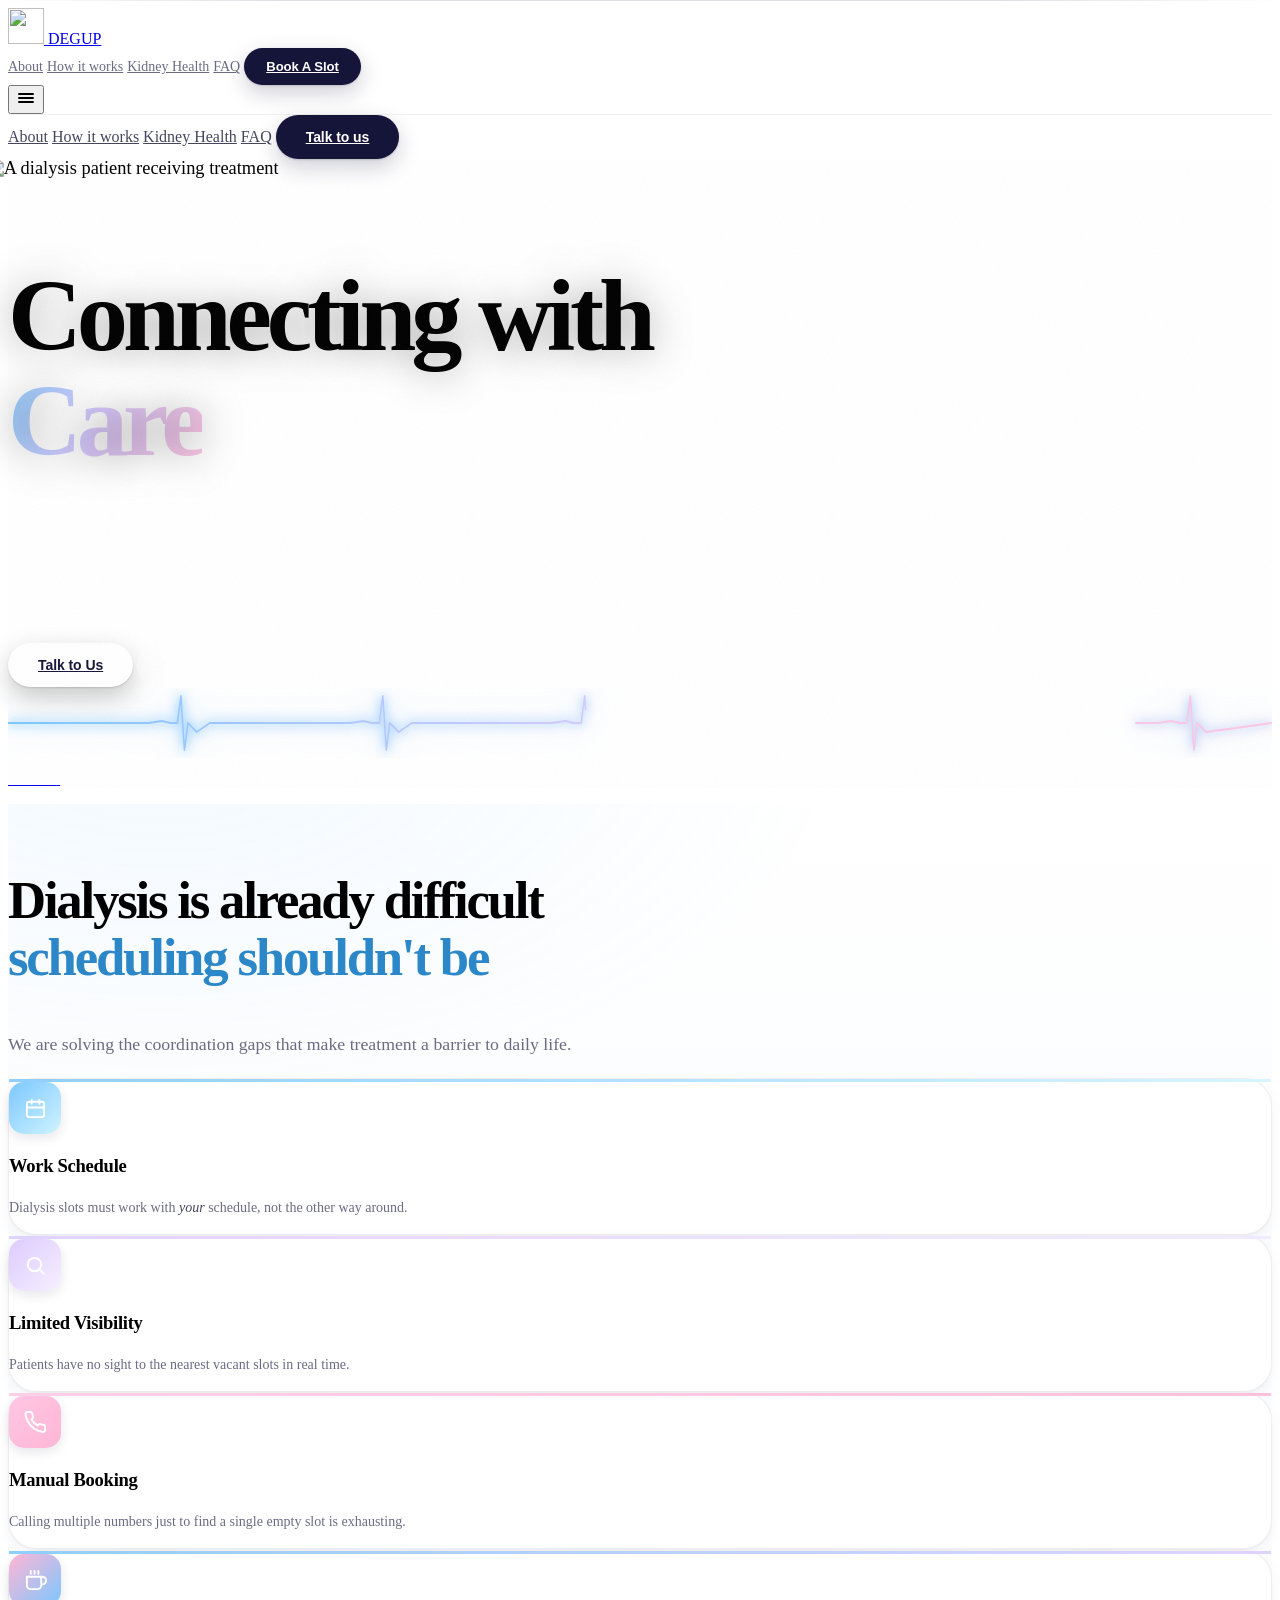
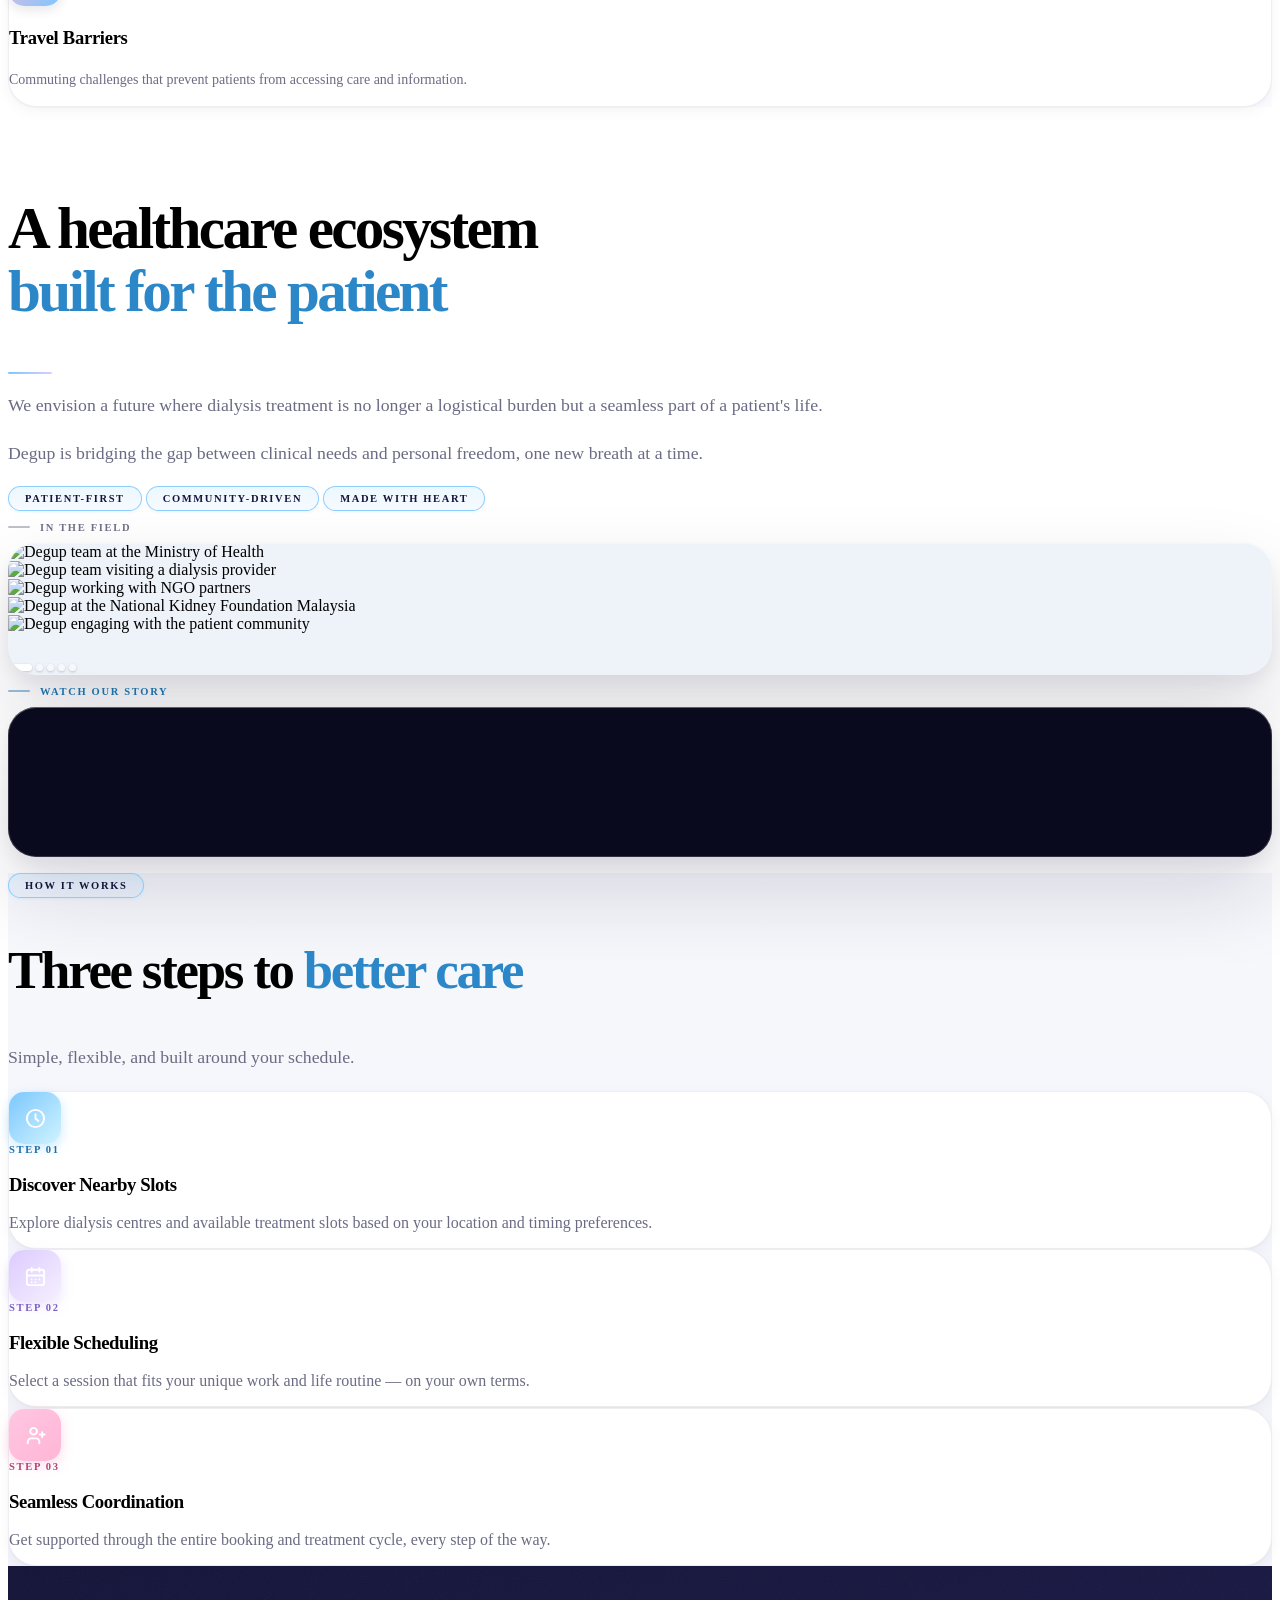
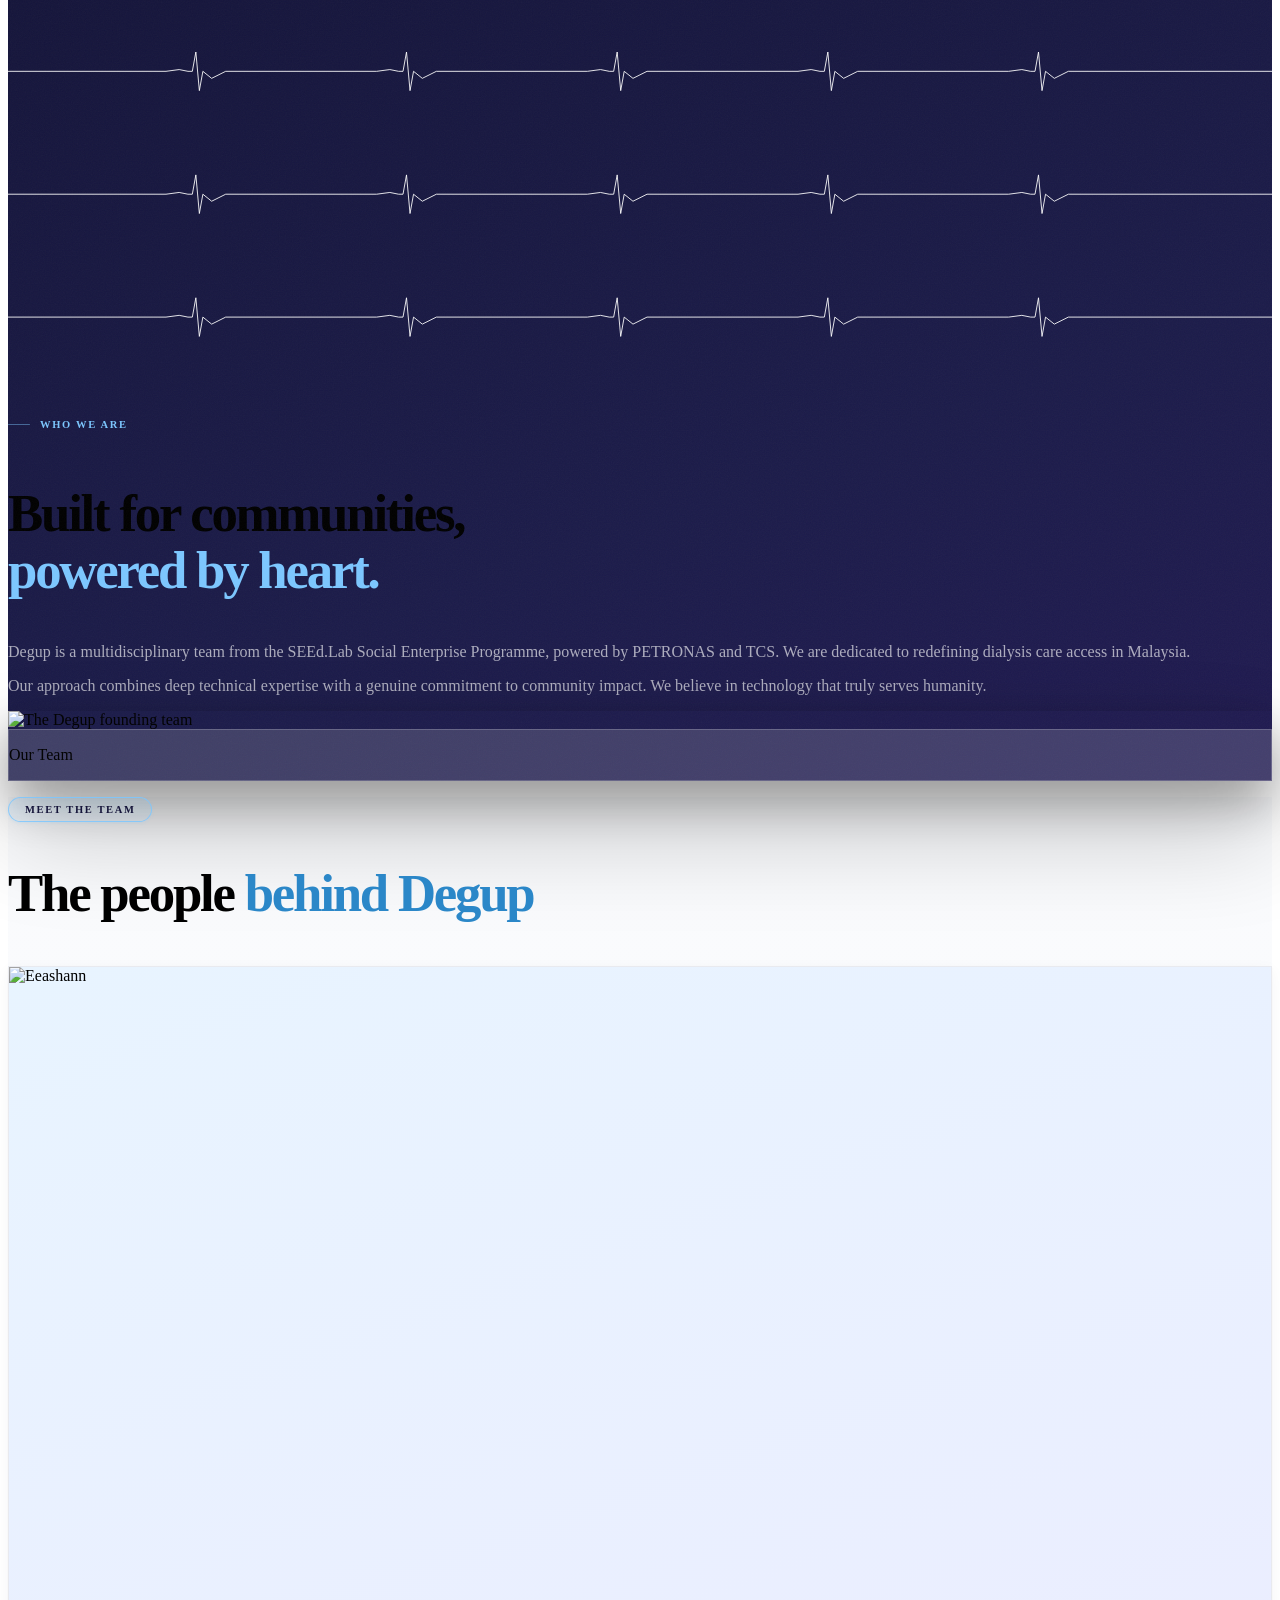
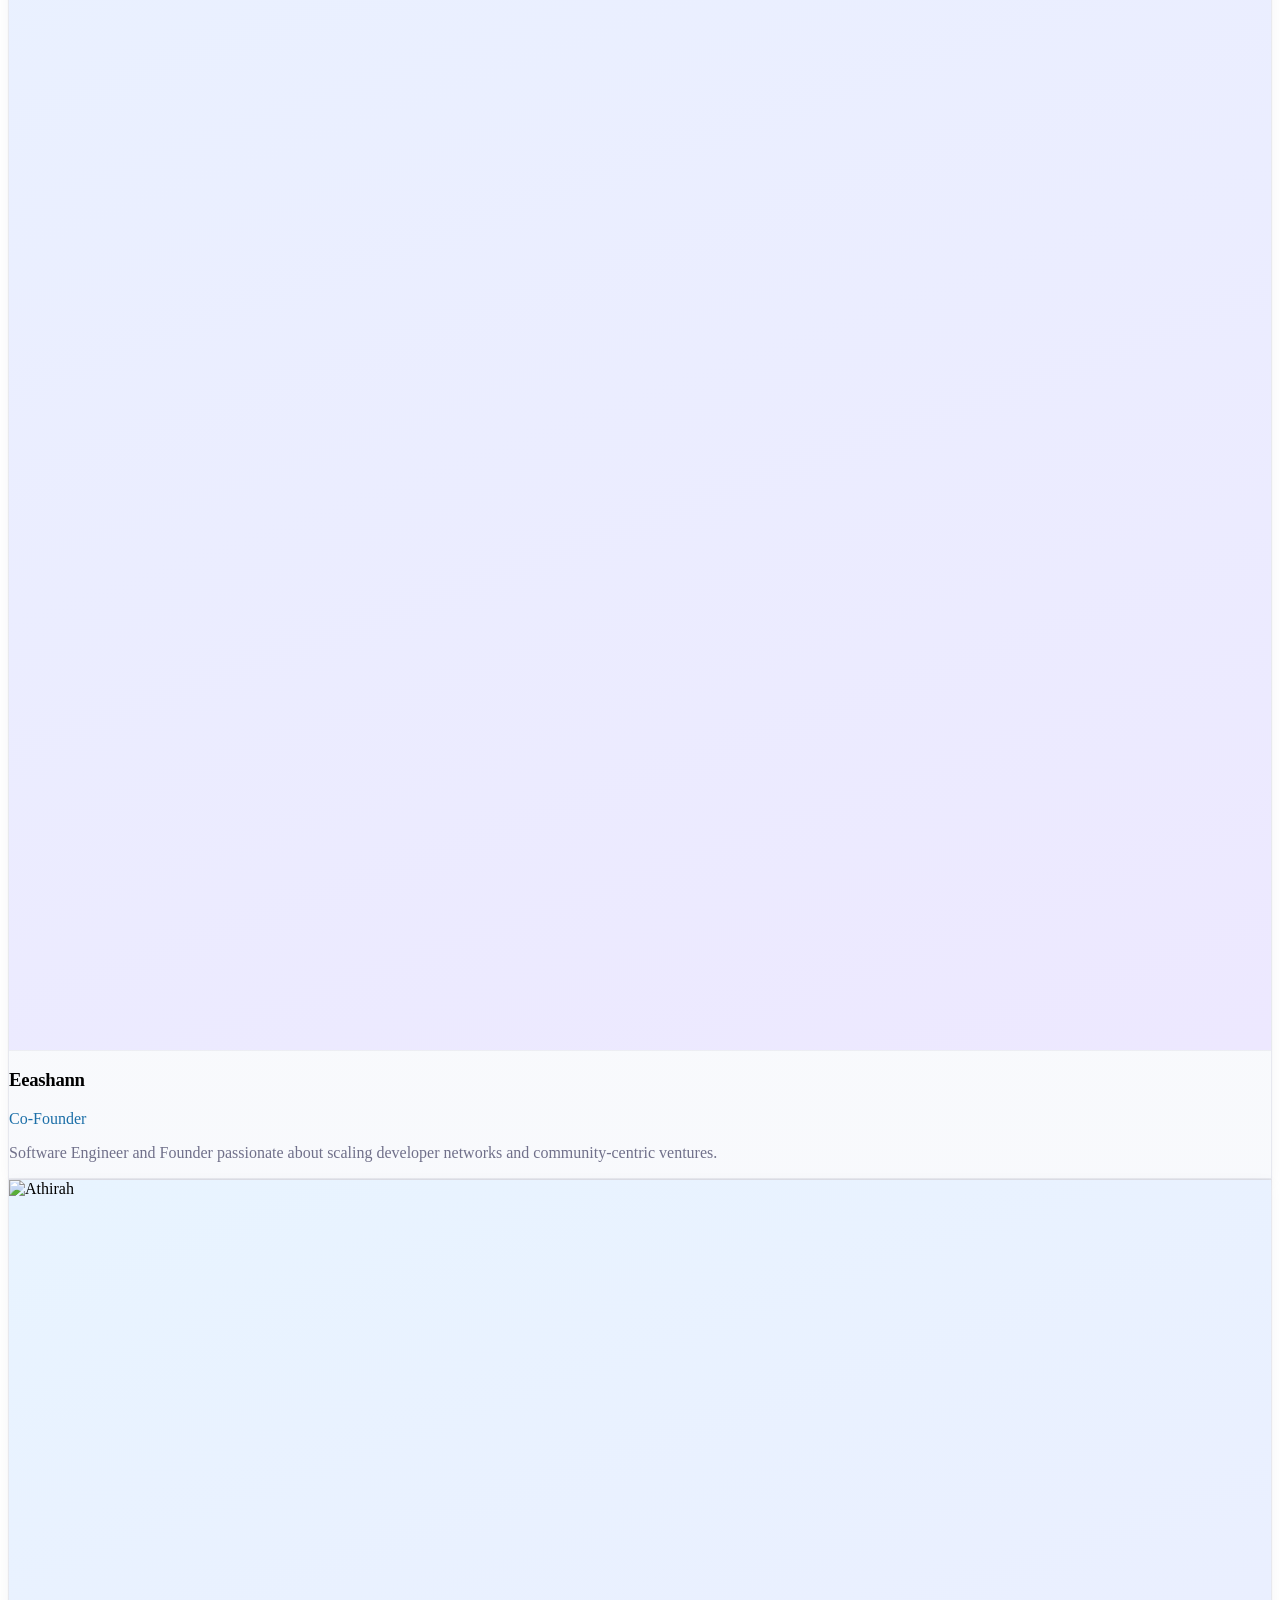
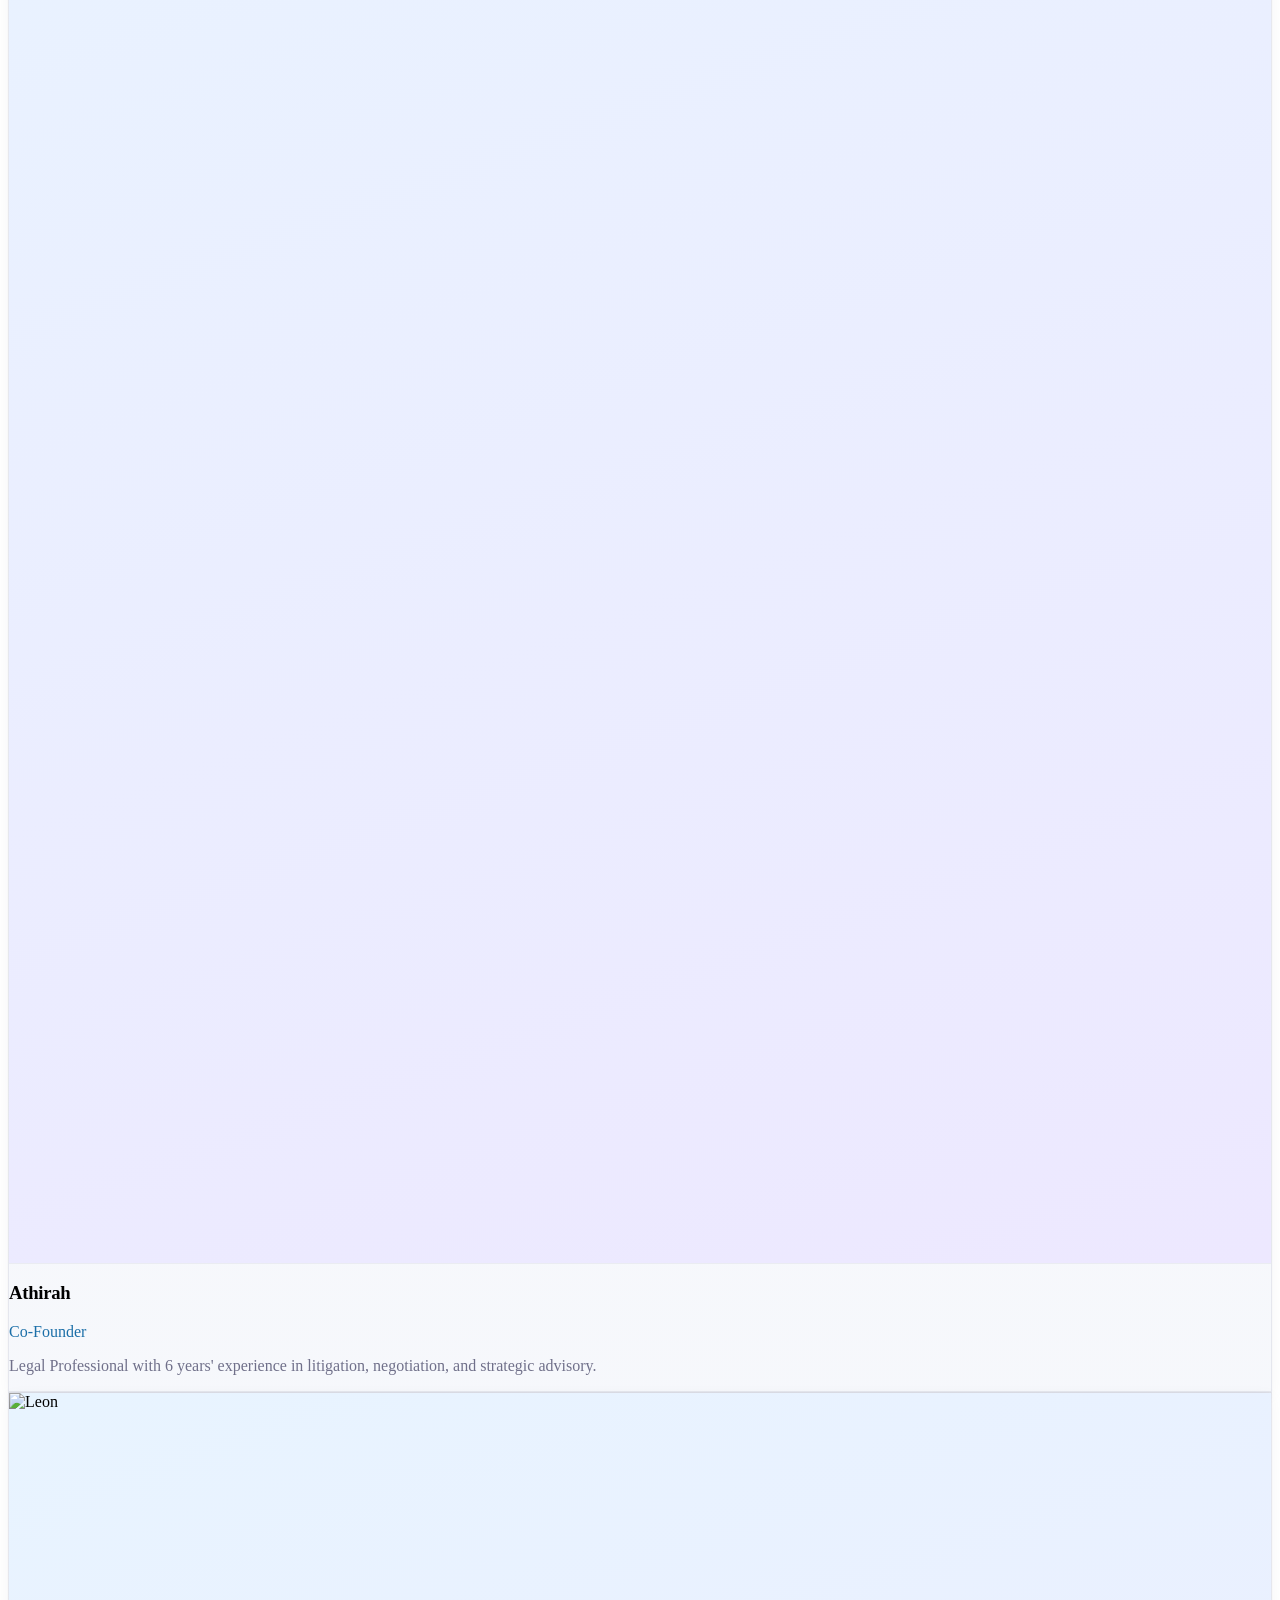
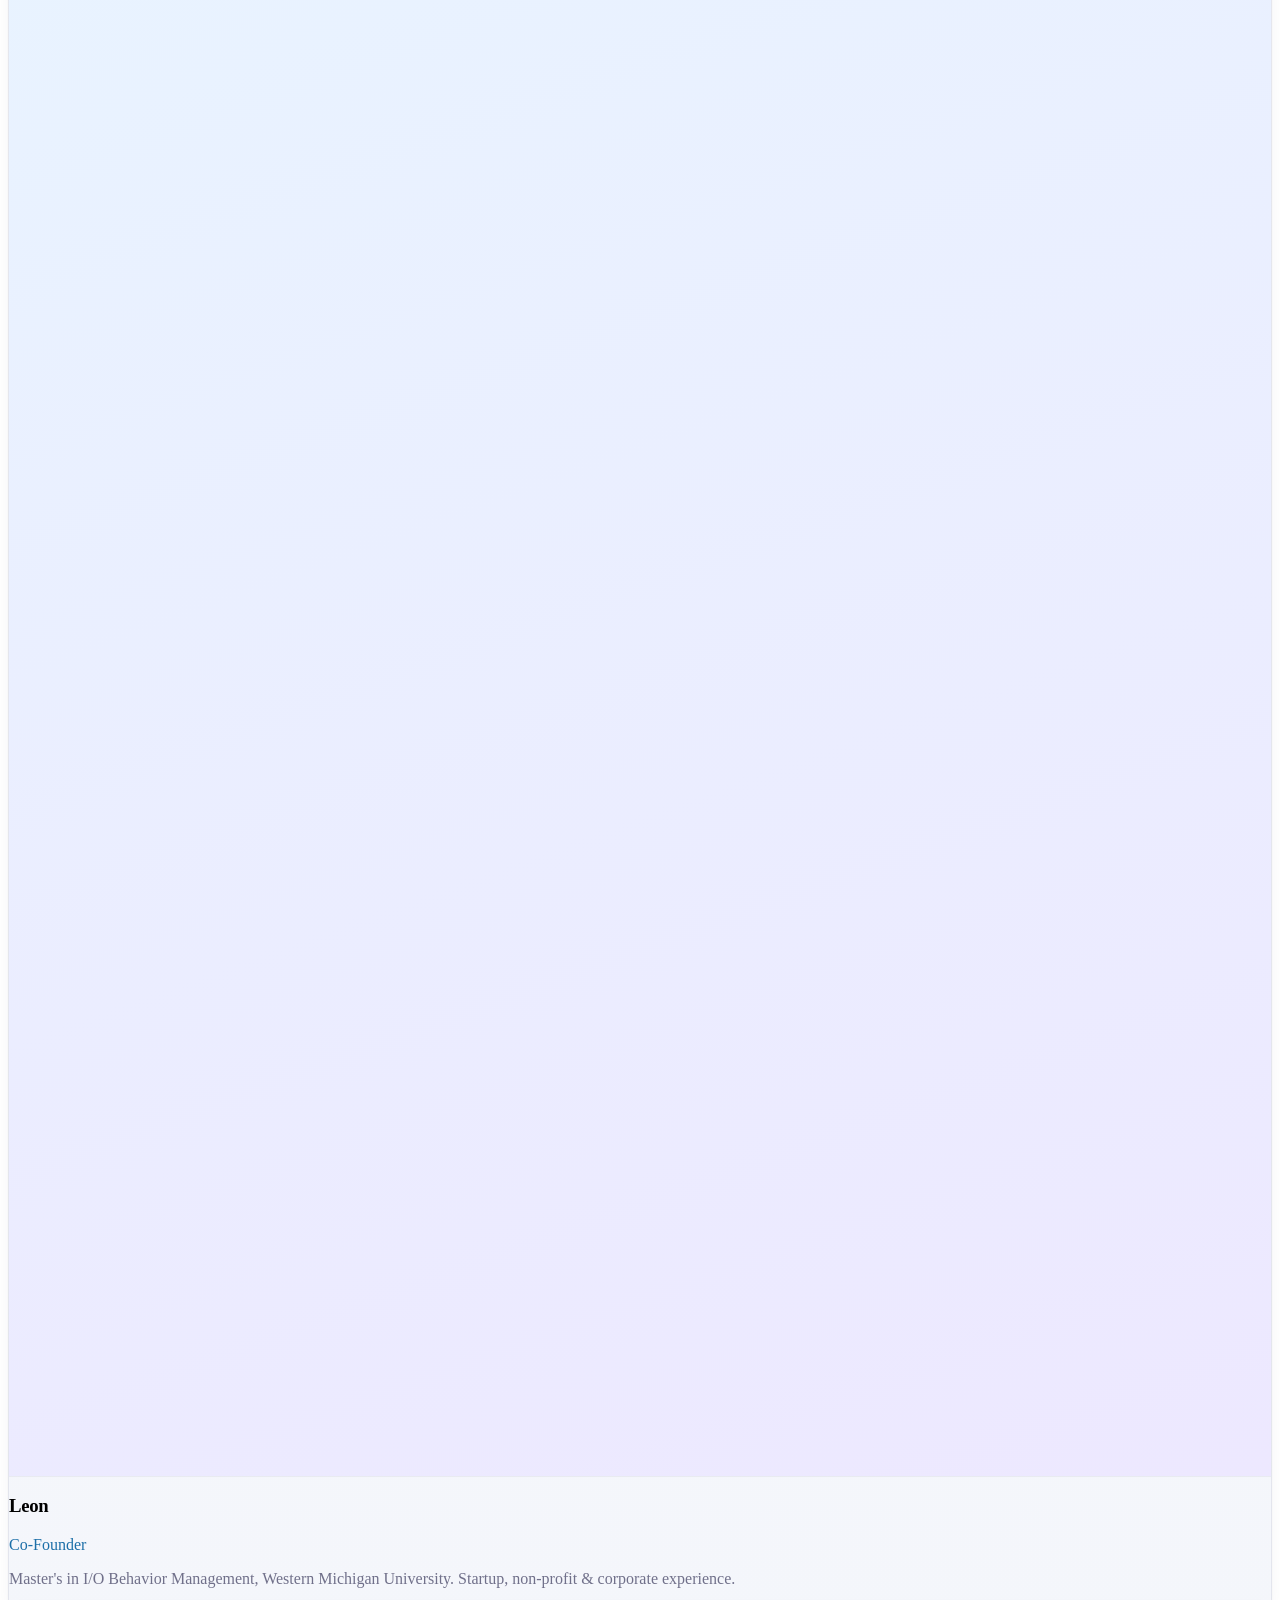
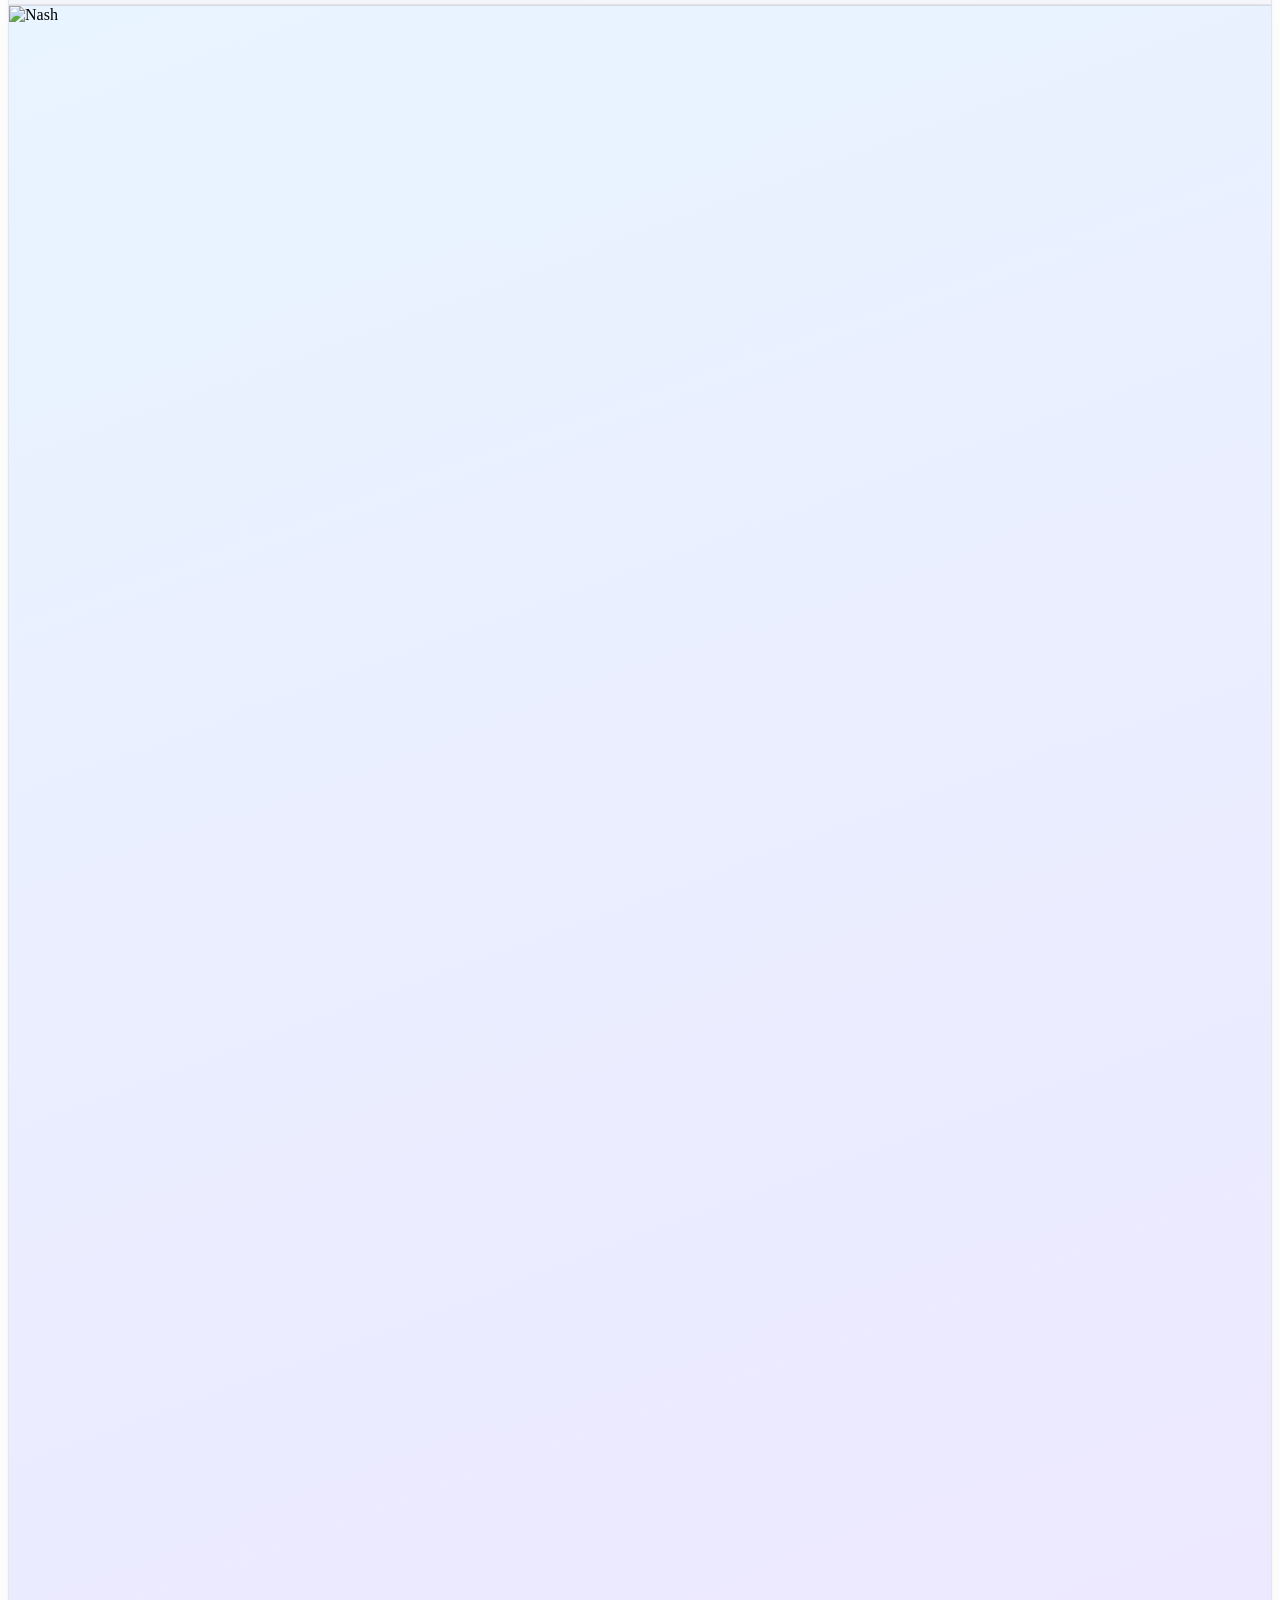
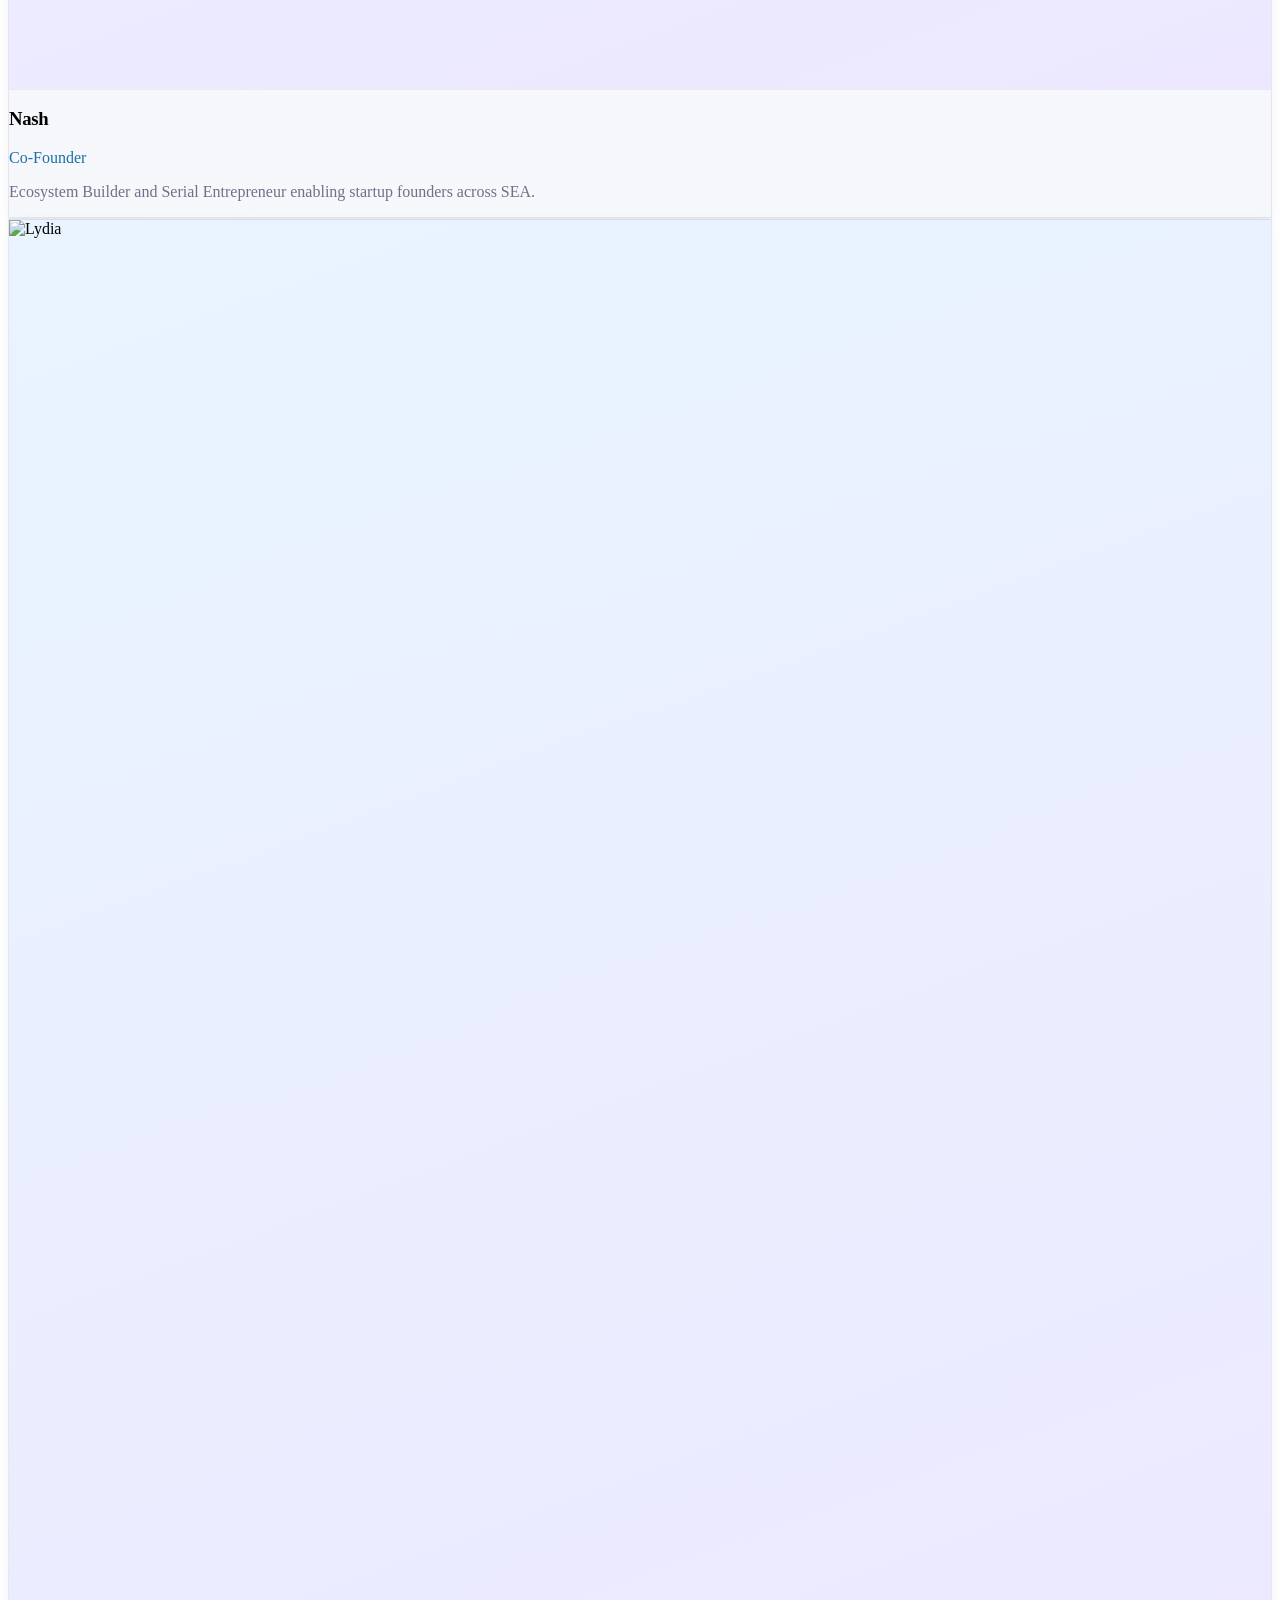
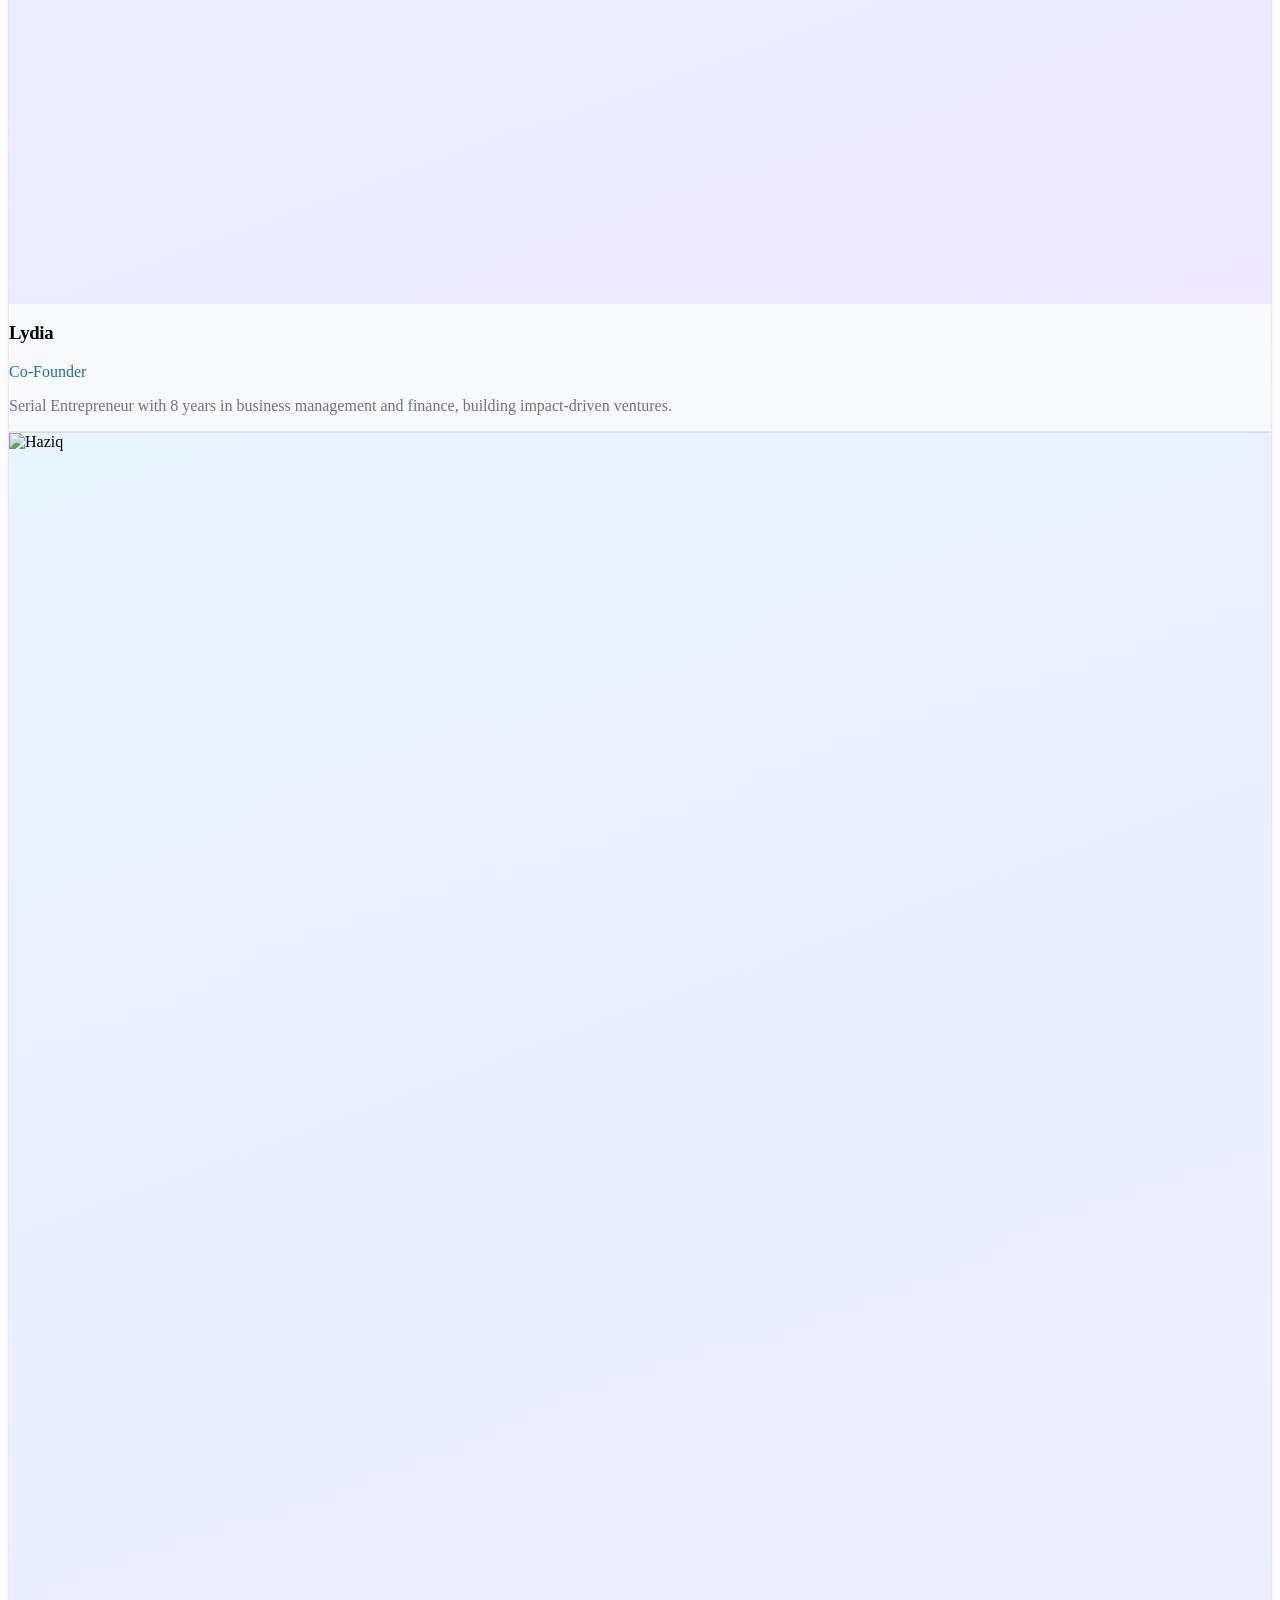
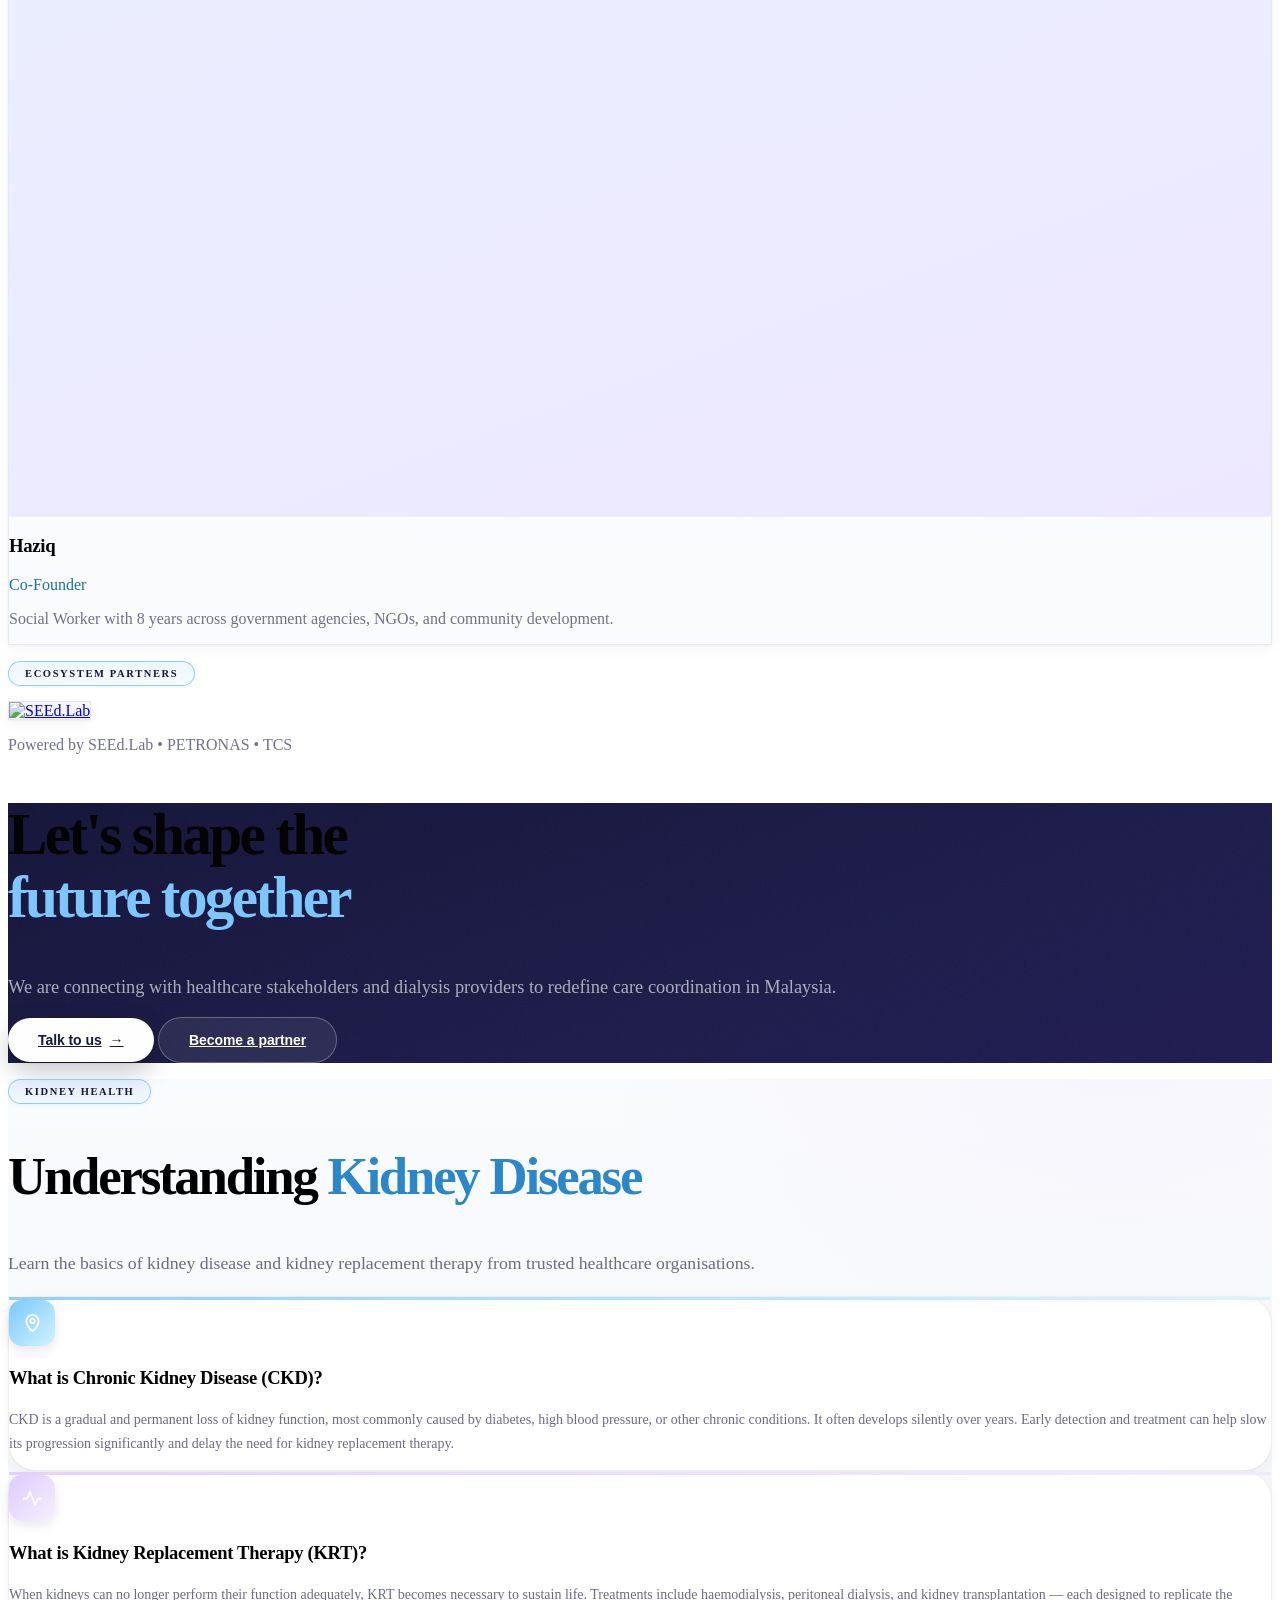
==== commit fd1d092b: "Update index.html" ====
--- a/index.html
+++ b/index.html
@@ -5,6 +5,13 @@
     <meta name="viewport" content="width=device-width, initial-scale=1.0">
     <title>DEGUP</title>
     <link rel="icon" type="image/png" href="https://github.com/seeashann02/Degup/blob/main/logo-transparent-without%20name.png?raw=true">
+
+    <script>
+        // Opt in to scroll-reveal only when JS is available and motion is welcome.
+        if (!window.matchMedia('(prefers-reduced-motion: reduce)').matches) {
+            document.documentElement.classList.add('js');
+        }
+    </script>
 
     <script src="https://cdn.tailwindcss.com"></script>
 
@@ -34,270 +41,665 @@
     </script>
 
     <style>
-        html { scroll-behavior: smooth; }
-
-        /* gradients */
-        .g-blue     { background: linear-gradient(135deg, #7CC7FF, #D0F4FF); }
-        .g-lav      { background: linear-gradient(135deg, #DCCBFF, #F6F0FF); }
-        .g-care     { background: linear-gradient(135deg, #FFB6D5, #7CC7FF); }
-        .g-pink     { background: linear-gradient(135deg, #FFC6E3, #FFB6D5); }
-
-        .hero-bg {
-            background: linear-gradient(160deg, #ffffff 0%, #F4F0FF 45%, #FFF0F8 100%);
-        }
-
-        /* floating animation */
-        @keyframes floatUp {
-            0%, 100% { transform: translateY(0); }
-            50%       { transform: translateY(-10px); }
-        }
-        .float-1 { animation: floatUp 3.5s ease-in-out infinite; }
-        .float-2 { animation: floatUp 3.5s ease-in-out infinite; animation-delay: 1.8s; }
-
-        /* card hover lift */
+        /* ══════════════════════════════════════════════════════
+           DESIGN TOKENS
+        ══════════════════════════════════════════════════════ */
+        :root {
+            /* Elevation — paired contact + ambient shadow.
+               Two layers is what stops a shadow reading as a flat grey blur. */
+            --e1: 0 1px 2px rgba(21,21,58,.045), 0 4px 14px rgba(21,21,58,.045);
+            --e2: 0 2px 5px rgba(21,21,58,.045), 0 14px 34px rgba(21,21,58,.07);
+            --e3: 0 4px 10px rgba(21,21,58,.05),  0 26px 58px rgba(21,21,58,.11);
+            --e4: 0 8px 18px rgba(21,21,58,.06),  0 38px 82px rgba(21,21,58,.14);
+            --e-dark: 0 4px 12px rgba(0,0,0,.22), 0 30px 66px rgba(0,0,0,.36);
+
+            /* Radii */
+            --r-sm: 14px;
+            --r-md: 20px;
+            --r-lg: 28px;
+            --r-xl: 34px;
+
+            /* Motion */
+            --ease:     cubic-bezier(.22,.61,.36,1);
+            --ease-out: cubic-bezier(.16,1,.3,1);
+            --t-fast: .2s;
+            --t:      .34s;
+            --t-slow: .7s;
+
+            /* Navy-tinted ink ramp — cohesive with brand, unlike neutral greys */
+            --ink-1: #15153A;
+            --ink-2: #45455F;
+            --ink-3: #6B6B84;   /* 4.5:1 on white — AA for body copy */
+            --ink-4: #70708A;   /* tertiary — still AA at small sizes */
+
+            --line: rgba(21,21,58,.07);
+        }
+
+        html {
+            scroll-behavior: smooth;
+            scroll-padding-top: 92px;
+            -webkit-font-smoothing: antialiased;
+            -moz-osx-font-smoothing: grayscale;
+            text-rendering: optimizeLegibility;
+        }
+        body { background: #fff; }
+
+        ::selection { background: rgba(124,199,255,.32); color: #15153A; }
+
+        /* ══════════════════════════════════════════════════════
+           TYPOGRAPHY — one fluid scale, used everywhere
+        ══════════════════════════════════════════════════════ */
+        h1, h2 { letter-spacing: -.04em; }
+        h3     { letter-spacing: -.015em; }
+        h1 em, h2 em { font-style: normal; color: #2B87C8; }
+
+        .h2 {
+            font-size: clamp(2.05rem, 1.32rem + 2.65vw, 3.3rem);
+            line-height: 1.08;
+            letter-spacing: -.042em;
+        }
+        .h2-lg {
+            font-size: clamp(2.3rem, 1.35rem + 3.3vw, 3.7rem);
+            line-height: 1.06;
+            letter-spacing: -.045em;
+        }
+        .h3 {
+            font-size: clamp(1.05rem, 1rem + .2vw, 1.2rem);
+            line-height: 1.35;
+        }
+        /* Section intro paragraph */
+        .lede {
+            font-size: clamp(1rem, .95rem + .2vw, 1.13rem);
+            line-height: 1.68;
+            color: var(--ink-3);
+        }
+        .body-sm { font-size: .875rem; line-height: 1.72; color: var(--ink-3); }
+
+        /* Optical balance for centred multi-line copy */
+        .balance { text-wrap: balance; }
+
+        /* ══════════════════════════════════════════════════════
+           SCROLL REVEAL
+        ══════════════════════════════════════════════════════ */
+        /* Content is visible by default and only hidden once JS confirms it can
+           reveal it again — so a blocked or failed script can never blank the page. */
+        .reveal { opacity: 1; }
+        html.js .reveal {
+            opacity: 0;
+            transform: translateY(26px);
+            transition: opacity var(--t-slow) var(--ease-out),
+                        transform var(--t-slow) var(--ease-out);
+            transition-delay: var(--d, 0s);
+            will-change: opacity, transform;
+        }
+        html.js .reveal.in { opacity: 1; transform: none; }
+
+        /* Hero entrance — runs on load, not scroll */
+        @keyframes riseIn {
+            from { opacity: 0; transform: translateY(22px); }
+            to   { opacity: 1; transform: none; }
+        }
+        .rise {
+            opacity: 0;
+            animation: riseIn .95s var(--ease-out) forwards;
+            animation-delay: var(--d, 0s);
+        }
+
+        @media (prefers-reduced-motion: reduce) {
+            html { scroll-behavior: auto; }
+            .reveal { opacity: 1 !important; transform: none !important; transition: none; }
+            .rise   { opacity: 1 !important; animation: none; }
+            .hero-img { animation: none !important; }
+            *, *::before, *::after {
+                animation-duration: .01ms !important;
+                animation-iteration-count: 1 !important;
+                transition-duration: .01ms !important;
+            }
+        }
+
+        /* ══════════════════════════════════════════════════════
+           SURFACES
+        ══════════════════════════════════════════════════════ */
+        .g-blue { background: linear-gradient(135deg, #7CC7FF, #D0F4FF); }
+        .g-lav  { background: linear-gradient(135deg, #DCCBFF, #F6F0FF); }
+        .g-care { background: linear-gradient(135deg, #FFB6D5, #7CC7FF); }
+        .g-pink { background: linear-gradient(135deg, #FFC6E3, #FFB6D5); }
+
+        /* Page-wide backgrounds — no section is ever flat white */
+        .bg-veil {
+            background:
+                radial-gradient(1100px 600px at 12% -8%,  rgba(124,199,255,.10), transparent 62%),
+                radial-gradient(900px 520px at 92% 108%, rgba(220,203,255,.11), transparent 62%),
+                linear-gradient(180deg, #FFFFFF 0%, #FBFCFE 48%, #FFFFFF 100%);
+        }
+        .bg-veil-alt {
+            background:
+                radial-gradient(900px 520px at 88% -6%,  rgba(220,203,255,.12), transparent 60%),
+                radial-gradient(820px 480px at 6% 104%,  rgba(124,199,255,.09), transparent 60%),
+                linear-gradient(180deg, #FAFBFD 0%, #F4F6FB 52%, #FAFBFD 100%);
+        }
+        .bg-tint { background: linear-gradient(180deg, #F7F8FC 0%, #F2F4FA 100%); }
+
+        /* Filmic grain — the detail that stops gradients looking synthetic */
+        .grain { position: relative; }
+        .grain::after {
+            content: '';
+            position: absolute; inset: 0;
+            background-image: url("data:image/svg+xml,%3Csvg xmlns='http://www.w3.org/2000/svg' width='180' height='180'%3E%3Cfilter id='n'%3E%3CfeTurbulence type='fractalNoise' baseFrequency='.85' numOctaves='4' stitchTiles='stitch'/%3E%3C/filter%3E%3Crect width='180' height='180' filter='url(%23n)'/%3E%3C/svg%3E");
+            opacity: .038;
+            pointer-events: none;
+            z-index: 1;
+        }
+
+        /* Hairline that separates sections without a visible border */
+        .edge-top::before {
+            content: '';
+            position: absolute; top: 0; left: 0; right: 0; height: 1px;
+            background: linear-gradient(90deg, transparent, rgba(21,21,58,.07) 22%, rgba(21,21,58,.07) 78%, transparent);
+        }
+
+        /* ══════════════════════════════════════════════════════
+           CARDS
+        ══════════════════════════════════════════════════════ */
+        .card {
+            background: #fff;
+            border: 1px solid var(--line);
+            border-radius: var(--r-lg);
+            box-shadow: var(--e1);
+            transition: transform var(--t) var(--ease),
+                        box-shadow var(--t) var(--ease),
+                        border-color var(--t) var(--ease);
+        }
+        .card:hover {
+            transform: translateY(-5px);
+            box-shadow: var(--e3);
+            border-color: rgba(124,199,255,.42);
+        }
+        /* Accent rule that grows on hover */
+        .card-accent { height: 3px; transition: opacity var(--t) var(--ease); opacity: .85; }
+        .card:hover .card-accent { opacity: 1; }
+
         .lift {
-            transition: transform .3s ease, box-shadow .3s ease;
-        }
-        .lift:hover {
-            transform: translateY(-6px);
-            box-shadow: 0 24px 64px rgba(21,21,58,.10);
-        }
-
-        /* FAQ */
+            transition: transform var(--t) var(--ease), box-shadow var(--t) var(--ease);
+        }
+        .lift:hover { transform: translateY(-5px); box-shadow: var(--e3); }
+
+        /* Icon tile — consistent across every section */
+        .icon-tile {
+            width: 52px; height: 52px;
+            border-radius: 15px;
+            display: flex; align-items: center; justify-content: center;
+            flex-shrink: 0;
+            box-shadow: 0 4px 12px rgba(21,21,58,.10);
+            transition: transform var(--t) var(--ease-out), box-shadow var(--t) var(--ease);
+        }
+        .card:hover .icon-tile,
+        .lift:hover .icon-tile {
+            transform: translateY(-2px) scale(1.045);
+            box-shadow: 0 8px 20px rgba(21,21,58,.14);
+        }
+        .icon-tile svg { display: block; }
+
+        /* Frosted glass card — dark sections */
+        .glass-card {
+            background: rgba(255,255,255,.07);
+            border: 1px solid rgba(255,255,255,.13);
+            backdrop-filter: blur(24px);
+            -webkit-backdrop-filter: blur(24px);
+            transition: background var(--t) var(--ease), border-color var(--t) var(--ease),
+                        transform var(--t) var(--ease), box-shadow var(--t) var(--ease);
+        }
+        .glass-card:hover {
+            background: rgba(255,255,255,.11);
+            border-color: rgba(255,255,255,.22);
+            transform: translateY(-5px);
+            box-shadow: var(--e-dark);
+        }
+
+        /* ══════════════════════════════════════════════════════
+           MEDIA FRAMES
+        ══════════════════════════════════════════════════════ */
+        .frame {
+            position: relative;
+            border-radius: var(--r-lg);
+            overflow: hidden;
+            box-shadow: var(--e4);
+            background: #EEF2F9;
+        }
+        /* Inner light-catch — makes a framed image sit in the page, not on it */
+        .frame::after {
+            content: '';
+            position: absolute; inset: 0;
+            border-radius: inherit;
+            box-shadow: inset 0 0 0 1px rgba(255,255,255,.16),
+                        inset 0 1px 0 rgba(255,255,255,.22);
+            pointer-events: none;
+            z-index: 2;
+        }
+        .zoom-img {
+            transition: transform 1.1s var(--ease-out);
+            will-change: transform;
+        }
+        .zoom-wrap:hover .zoom-img { transform: scale(1.05); }
+
+        /* ══════════════════════════════════════════════════════
+           BUTTONS — one system, three variants
+        ══════════════════════════════════════════════════════ */
+        .btn {
+            display: inline-flex;
+            align-items: center;
+            justify-content: center;
+            gap: 8px;
+            font-family: 'Manrope', sans-serif;
+            font-size: .875rem;
+            font-weight: 600;
+            letter-spacing: -.005em;
+            padding: 14px 30px;
+            border-radius: 999px;
+            cursor: pointer;
+            position: relative;
+            white-space: nowrap;
+            transition: transform var(--t-fast) var(--ease-out),
+                        box-shadow var(--t) var(--ease),
+                        background-color var(--t) var(--ease),
+                        border-color var(--t) var(--ease),
+                        color var(--t) var(--ease);
+        }
+        .btn:active { transform: translateY(0) scale(.985); }
+        .btn-sm { padding: 11px 22px; font-size: .82rem; }
+
+        .btn-arrow { transition: transform var(--t) var(--ease-out); }
+        .btn:hover .btn-arrow { transform: translateX(3px); }
+
+        /* Navy fill */
+        .btn-navy {
+            background: #15153A;
+            color: #fff;
+            box-shadow: 0 1px 2px rgba(21,21,58,.16), 0 8px 22px rgba(21,21,58,.20);
+        }
+        .btn-navy:hover {
+            background: #1E1E4E;
+            transform: translateY(-2px);
+            box-shadow: 0 2px 5px rgba(21,21,58,.18), 0 16px 36px rgba(21,21,58,.28);
+        }
+
+        /* White fill — for dark backgrounds */
+        .btn-white {
+            background: #fff;
+            color: #15153A;
+            box-shadow: 0 1px 2px rgba(0,0,0,.14), 0 10px 26px rgba(0,0,0,.22);
+        }
+        .btn-white:hover {
+            transform: translateY(-2px);
+            box-shadow: 0 2px 6px rgba(0,0,0,.16),
+                        0 18px 40px rgba(0,0,0,.3),
+                        0 0 0 5px rgba(255,255,255,.1);
+        }
+
+        /* Glass outline — for dark backgrounds */
+        .btn-glass {
+            background: rgba(255,255,255,.08);
+            border: 1px solid rgba(255,255,255,.28);
+            color: #fff;
+            backdrop-filter: blur(10px);
+            -webkit-backdrop-filter: blur(10px);
+        }
+        .btn-glass:hover {
+            background: rgba(255,255,255,.15);
+            border-color: rgba(255,255,255,.45);
+            transform: translateY(-2px);
+        }
+
+        /* ══════════════════════════════════════════════════════
+           BADGES & LABELS
+        ══════════════════════════════════════════════════════ */
+        .section-badge {
+            display: inline-block;
+            font-size: 10.5px;
+            font-weight: 700;
+            letter-spacing: .155em;
+            text-transform: uppercase;
+            color: #15153A;
+            border: 1px solid rgba(124,199,255,.85);
+            border-radius: 999px;
+            padding: 6px 16px;
+            background: linear-gradient(180deg, rgba(124,199,255,.14), rgba(124,199,255,.07));
+            box-shadow: 0 1px 3px rgba(124,199,255,.18);
+        }
+        .section-badge-dark {
+            display: inline-block;
+            font-size: 10.5px; font-weight: 700;
+            letter-spacing: .155em; text-transform: uppercase;
+            color: rgba(255,255,255,.7);
+            border: 1px solid rgba(255,255,255,.2);
+            border-radius: 999px;
+            padding: 6px 16px;
+            background: rgba(255,255,255,.06);
+        }
+        .label {
+            font-size: 10.5px;
+            font-weight: 700;
+            letter-spacing: .16em;
+            text-transform: uppercase;
+        }
+        /* Eyebrow with a leading rule */
+        .eyebrow {
+            display: inline-flex; align-items: center; gap: 10px;
+            font-size: 10.5px; font-weight: 700;
+            letter-spacing: .16em; text-transform: uppercase;
+        }
+        .eyebrow::before {
+            content: ''; width: 22px; height: 1.5px; border-radius: 2px;
+            background: currentColor; opacity: .45;
+        }
+
+        /* Accent rule under centred headings */
+        .rule {
+            width: 44px; height: 2px; border-radius: 2px;
+            background: linear-gradient(90deg, #7CC7FF, #DCCBFF);
+        }
+
+        /* ══════════════════════════════════════════════════════
+           NAV
+        ══════════════════════════════════════════════════════ */
+        .nav-shell {
+            background: rgba(255,255,255,.72);
+            backdrop-filter: saturate(180%) blur(20px);
+            -webkit-backdrop-filter: saturate(180%) blur(20px);
+            border-bottom: 1px solid transparent;
+            transition: background var(--t) var(--ease),
+                        border-color var(--t) var(--ease),
+                        box-shadow var(--t) var(--ease);
+        }
+        .nav-shell.scrolled {
+            background: rgba(255,255,255,.9);
+            border-bottom-color: rgba(21,21,58,.07);
+            box-shadow: 0 1px 24px rgba(21,21,58,.06);
+        }
+        .nav-inner { transition: padding var(--t) var(--ease); }
+        .nav-shell.scrolled .nav-inner { padding-top: .7rem; padding-bottom: .7rem; }
+
+        .nav-link {
+            position: relative;
+            font-size: .875rem;
+            color: var(--ink-3);
+            transition: color var(--t) var(--ease);
+        }
+        .nav-link::after {
+            content: '';
+            position: absolute; left: 0; bottom: -5px;
+            width: 100%; height: 1.5px; border-radius: 2px;
+            background: linear-gradient(90deg, #7CC7FF, #DCCBFF);
+            transform: scaleX(0);
+            transform-origin: left;
+            transition: transform var(--t) var(--ease-out);
+        }
+        .nav-link:hover { color: var(--ink-1); }
+        .nav-link:hover::after { transform: scaleX(1); }
+
+        /* ══════════════════════════════════════════════════════
+           HERO
+        ══════════════════════════════════════════════════════ */
+        /* Slow ken-burns drift — reads as depth, not motion */
+        @keyframes kenBurns {
+            0%   { transform: scale(1.06) translate3d(0,0,0); }
+            100% { transform: scale(1.15) translate3d(-1.2%, -1.6%, 0); }
+        }
+        .hero-img {
+            animation: kenBurns 26s ease-out forwards;
+            will-change: transform;
+        }
+        /* Vignette — pulls the eye to centre */
+        .hero-vignette {
+            background: radial-gradient(120% 88% at 50% 42%,
+                        transparent 34%,
+                        rgba(6,6,20,.30) 76%,
+                        rgba(6,6,20,.62) 100%);
+        }
+
+        /* ECG heartbeat */
+        @keyframes ecg-loop {
+            0%   { stroke-dashoffset: 900; }
+            100% { stroke-dashoffset: 0; }
+        }
+        .ecg-hero {
+            stroke-dasharray: 900;
+            animation: ecg-loop 6s cubic-bezier(.5,.02,.5,.98) infinite;
+            filter: drop-shadow(0 0 5px rgba(124,199,255,.9))
+                    drop-shadow(0 0 16px rgba(124,199,255,.45));
+        }
+        /* Soft trailing halo beneath the trace */
+        .ecg-halo {
+            stroke-dasharray: 900;
+            animation: ecg-loop 6s cubic-bezier(.5,.02,.5,.98) infinite;
+            filter: blur(7px);
+            opacity: .5;
+        }
+        @keyframes ecg-pulse-glow {
+            0%, 100% { opacity: .04; }
+            50%      { opacity: .085; }
+        }
+        .ecg-texture { animation: ecg-pulse-glow 5s ease-in-out infinite; }
+
+        /* Scroll cue */
+        @keyframes cueDrift {
+            0%, 100% { transform: translateY(0);   opacity: .5; }
+            50%      { transform: translateY(6px); opacity: 1; }
+        }
+        .scroll-cue { animation: cueDrift 2.4s ease-in-out infinite; }
+
+        /* ══════════════════════════════════════════════════════
+           CAROUSEL DOTS
+        ══════════════════════════════════════════════════════ */
+        .carousel-dot, .vision-dot {
+            width: 7px; height: 7px;
+            border-radius: 50%;
+            border: none; cursor: pointer; padding: 0;
+            transition: width var(--t) var(--ease-out),
+                        background-color var(--t) var(--ease),
+                        border-radius var(--t) var(--ease);
+        }
+        .carousel-dot { background: rgba(255,255,255,.35); }
+        .carousel-dot.active-dot { width: 24px; border-radius: 4px; background: #fff; }
+        .vision-dot { background: rgba(255,255,255,.45); box-shadow: 0 1px 3px rgba(0,0,0,.2); }
+        .vision-dot.active-vision-dot { width: 24px; border-radius: 4px; background: #fff; }
+
+        .carousel-btn {
+            background: rgba(255,255,255,.82);
+            backdrop-filter: blur(10px);
+            -webkit-backdrop-filter: blur(10px);
+            box-shadow: 0 2px 10px rgba(21,21,58,.16);
+            opacity: 0;
+            transition: opacity var(--t) var(--ease), transform var(--t) var(--ease-out),
+                        background-color var(--t) var(--ease);
+        }
+        .carousel-frame:hover .carousel-btn,
+        .carousel-btn:focus-visible { opacity: 1; }
+        .carousel-btn:hover { background: #fff; transform: translateY(-50%) scale(1.08); }
+        @media (hover: none) { .carousel-btn { opacity: 1; } }
+
+        /* ══════════════════════════════════════════════════════
+           FAQ
+        ══════════════════════════════════════════════════════ */
+        /* Height is measured and set from JS so long answers never clip */
         .faq-body {
             max-height: 0;
             overflow: hidden;
-            transition: max-height .4s ease;
-        }
-        .faq-body.open { max-height: 400px; }
-        .faq-plus { transition: transform .3s ease; }
+            transition: max-height .42s var(--ease-out);
+        }
+
+        .faq-plus { transition: transform var(--t) var(--ease-out), background-color var(--t) var(--ease), color var(--t) var(--ease); }
         .faq-plus.open { transform: rotate(45deg); }
 
-        /* Apple-tight heading tracking */
-        h1, h2 { letter-spacing: -0.04em; }
-
-        /* Heading emphasis — no italic, brand sky blue */
-        h1 em, h2 em {
-            font-style: normal;
-            color: #2B87C8;
-        }
-
-        /* Frosted glass card — for dark sections */
-        .glass-card {
-            background: rgba(255,255,255,0.07);
-            border: 1px solid rgba(255,255,255,0.13);
-            backdrop-filter: blur(24px);
-            -webkit-backdrop-filter: blur(24px);
-            transition: background .3s ease, border-color .3s ease, transform .3s ease, box-shadow .3s ease;
-        }
-        .glass-card:hover {
-            background: rgba(255,255,255,0.11);
-            border-color: rgba(255,255,255,0.22);
-            transform: translateY(-6px);
-            box-shadow: 0 24px 64px rgba(0,0,0,0.35);
-        }
-
-        /* Dark section badge */
-        .section-badge-dark {
-            display: inline-block;
-            font-size: 11px; font-weight: 700;
-            letter-spacing: .16em; text-transform: uppercase;
-            color: rgba(255,255,255,.65);
-            border: 1px solid rgba(255,255,255,.2);
-            border-radius: 999px;
-            padding: 5px 16px;
-            background: rgba(255,255,255,.06);
-        }
-
-        /* Carousel dots — team section (white on dark) */
-        .carousel-dot {
-            width: 8px; height: 8px;
-            border-radius: 50%;
-            background: rgba(255,255,255,.35);
-            border: none; cursor: pointer; padding: 0;
-            transition: all .35s ease;
-        }
-        .carousel-dot.active-dot {
-            width: 26px;
-            border-radius: 4px;
+        .faq-card {
             background: #fff;
-        }
-
-        /* Vision carousel dots (navy on light) */
-        .vision-dot {
-            width: 8px; height: 8px;
-            border-radius: 50%;
-            background: rgba(21,21,58,.20);
-            border: none; cursor: pointer; padding: 0;
-            transition: all .35s ease;
-        }
-        .vision-dot.active-vision-dot {
-            width: 26px;
-            border-radius: 4px;
-            background: #15153A;
-        }
-
-        /* ECG heartbeat animations */
-        @keyframes ecg-draw {
-            0%   { stroke-dashoffset: 900; opacity: 0; }
-            10%  { opacity: 1; }
-            90%  { opacity: 1; }
-            100% { stroke-dashoffset: 0; opacity: 0; }
-        }
-        @keyframes ecg-loop {
-            0%   { stroke-dashoffset: 900; }
-            100% { stroke-dashoffset: 0; }
-        }
-        .ecg-hero {
-            stroke-dasharray: 900;
-            animation: ecg-loop 5s linear infinite;
-            filter: drop-shadow(0 0 8px rgba(124,199,255,0.75));
-        }
-        .ecg-mini {
-            stroke-dasharray: 200;
-            animation: ecg-loop 2s linear infinite;
-            filter: drop-shadow(0 0 5px rgba(124,199,255,0.8));
-        }
-        @keyframes ecg-pulse-glow {
-            0%, 100% { opacity: .04; }
-            50%       { opacity: .09; }
-        }
-        .ecg-texture { animation: ecg-pulse-glow 4s ease-in-out infinite; }
-
-        /* section label */
-        .label {
-            font-size: 11px;
-            font-weight: 700;
-            letter-spacing: .16em;
-            text-transform: uppercase;
-        }
-
-        /* section badge pill */
-        .section-badge {
-            display: inline-block;
-            font-size: 11px;
-            font-weight: 700;
-            letter-spacing: .16em;
-            text-transform: uppercase;
-            color: #15153A;
-            border: 1.5px solid #7CC7FF;
-            border-radius: 999px;
-            padding: 5px 16px;
-            background: rgba(124,199,255,.08);
-        }
-
-        /* FAQ cards */
-        .faq-card {
-            background: white;
-            border: 1px solid #edf0f7;
-            box-shadow: 0 1px 6px rgba(21,21,58,.04);
-            transition: box-shadow .25s ease, border-color .25s ease, transform .2s ease;
+            border: 1px solid var(--line);
+            border-radius: var(--r-md);
+            box-shadow: var(--e1);
+            transition: box-shadow var(--t) var(--ease),
+                        border-color var(--t) var(--ease),
+                        transform var(--t) var(--ease);
         }
         .faq-card:hover {
-            box-shadow: 0 8px 28px rgba(21,21,58,.08);
+            box-shadow: var(--e2);
             border-color: rgba(124,199,255,.5);
             transform: translateY(-2px);
         }
+        .faq-card.is-open {
+            box-shadow: var(--e2);
+            border-color: rgba(124,199,255,.55);
+        }
         .faq-open-bar {
             width: 3px;
-            border-radius: 0 2px 2px 0;
+            border-radius: 0 3px 3px 0;
             background: linear-gradient(180deg, #7CC7FF, #DCCBFF);
             position: absolute;
             left: 0; top: 0; bottom: 0;
-            opacity: 0;
-            transition: opacity .25s ease;
-        }
-        .faq-card.is-open .faq-open-bar { opacity: 1; }
-
-        /* blob shape */
-        .blob { border-radius: 60% 40% 35% 65% / 55% 35% 65% 45%; }
-
-        /* soft scrollbar */
-        ::-webkit-scrollbar { width: 6px; }
-        ::-webkit-scrollbar-track { background: #f5f6fa; }
-        ::-webkit-scrollbar-thumb { background: #DCCBFF; border-radius: 10px; }
+            transform: scaleY(0);
+            transform-origin: top;
+            transition: transform .4s var(--ease-out);
+        }
+        .faq-card.is-open .faq-open-bar { transform: scaleY(1); }
+
+        /* ══════════════════════════════════════════════════════
+           RESOURCE ROWS (kidney section)
+        ══════════════════════════════════════════════════════ */
+        .res-row {
+            border: 1px solid var(--line);
+            border-radius: var(--r-sm);
+            background: #fff;
+            transition: border-color var(--t) var(--ease),
+                        box-shadow var(--t) var(--ease),
+                        transform var(--t) var(--ease),
+                        background-color var(--t) var(--ease);
+        }
+        .res-row:hover {
+            border-color: rgba(124,199,255,.55);
+            box-shadow: var(--e2);
+            transform: translateX(3px);
+            background: #FCFDFF;
+        }
+        .res-row .res-arrow { transition: transform var(--t) var(--ease-out), color var(--t) var(--ease); }
+        .res-row:hover .res-arrow { transform: translate(2px,-2px); color: #15153A; }
+
+        /* ══════════════════════════════════════════════════════
+           FOCUS — visible, on-brand, keyboard only
+        ══════════════════════════════════════════════════════ */
+        a:focus-visible, button:focus-visible {
+            outline: 2px solid #7CC7FF;
+            outline-offset: 3px;
+            border-radius: 6px;
+        }
+
+        /* Scrollbar */
+        ::-webkit-scrollbar { width: 10px; }
+        ::-webkit-scrollbar-track { background: #F6F7FB; }
+        ::-webkit-scrollbar-thumb {
+            background: #D6DAE8;
+            border-radius: 10px;
+            border: 3px solid #F6F7FB;
+        }
+        ::-webkit-scrollbar-thumb:hover { background: #BFC5D8; }
     </style>
 </head>
 <body class="text-navy overflow-x-hidden">
 
 <!-- ─── NAV ─────────────────────────────────────────────── -->
-<nav class="fixed top-0 left-0 right-0 z-50 bg-white/85 backdrop-blur-md border-b border-gray-100">
-    <div class="max-w-6xl mx-auto px-6 py-4 flex items-center justify-between">
-        <div class="flex items-center gap-2.5">
-            <img src="https://github.com/seeashann02/Degup/blob/main/logo-transparent-without%20name.png?raw=true" alt="Degup logo" style="width:38px;height:38px;object-fit:contain;flex-shrink:0;">
-            <span class="font-display font-semibold text-xl tracking-tight">DEGUP</span>
-        </div>
-
-        <div class="hidden md:flex items-center gap-8">
-            <a href="#about"          class="text-sm text-gray-500 hover:text-navy transition-colors">About</a>
-            <a href="#how-it-works"   class="text-sm text-gray-500 hover:text-navy transition-colors">How it works</a>
-            <a href="#kidney-health"  class="text-sm text-gray-500 hover:text-navy transition-colors">Kidney Health</a>
-            <a href="#faq"            class="text-sm text-gray-500 hover:text-navy transition-colors">FAQ</a>
-            <a href="https://wa.me/601176344216?text=Hai%20Degup,%20saya%20ingin%20mendapatkan%20maklumat%20lanjut%20mengenai%20perkhidmatan%20anda."
+<nav id="nav" class="nav-shell fixed top-0 left-0 right-0 z-50">
+    <div class="nav-inner max-w-6xl mx-auto px-6 sm:px-8 py-[18px] flex items-center justify-between">
+        <a href="#" class="flex items-center gap-2.5 group" aria-label="Degup home">
+            <img src="https://github.com/seeashann02/Degup/blob/main/logo-transparent-without%20name.png?raw=true"
+                 alt="" width="36" height="36"
+                 style="width:36px;height:36px;object-fit:contain;flex-shrink:0;transition:transform .34s cubic-bezier(.16,1,.3,1);"
+                 class="group-hover:scale-105">
+            <span class="font-display font-bold text-[1.22rem] tracking-[-.02em]">DEGUP</span>
+        </a>
+
+        <div class="hidden md:flex items-center gap-9">
+            <a href="#about"         class="nav-link">About</a>
+            <a href="#how-it-works"  class="nav-link">How it works</a>
+            <a href="#kidney-health" class="nav-link">Kidney Health</a>
+            <a href="#faq"           class="nav-link">FAQ</a>
+            <a href="https://degup2ndmvp.vercel.app/"
                target="_blank" rel="noopener noreferrer"
-               class="bg-navy text-white text-sm px-5 py-2.5 rounded-full hover:opacity-90 transition-all shadow-sm">
-                Talk to us
+               class="btn btn-navy btn-sm">
+                Book A Slot
             </a>
         </div>
 
-        <button class="md:hidden" onclick="document.getElementById('mob-nav').classList.toggle('hidden')">
-            <svg width="22" height="22" fill="none" stroke="currentColor" stroke-width="2">
-                <path d="M3 11h16M3 6h16M3 16h16"/>
+        <button id="mob-toggle" class="md:hidden w-10 h-10 -mr-2 flex items-center justify-center rounded-full transition-colors hover:bg-black/5"
+                aria-label="Open menu" aria-expanded="false" aria-controls="mob-nav">
+            <svg width="20" height="20" fill="none" stroke="currentColor" stroke-width="1.9" stroke-linecap="round" viewBox="0 0 20 20">
+                <path d="M3 6h14M3 10h14M3 14h14"/>
             </svg>
         </button>
     </div>
-    <div id="mob-nav" class="hidden md:hidden bg-white border-t border-gray-100 px-6 py-5 flex flex-col gap-4">
-        <a href="#about"         class="text-sm text-gray-600">About</a>
-        <a href="#how-it-works"  class="text-sm text-gray-600">How it works</a>
-        <a href="#kidney-health" class="text-sm text-gray-600">Kidney Health</a>
-        <a href="#faq"           class="text-sm text-gray-600">FAQ</a>
-        <a href="https://wa.me/601176344216?text=Hai%20Degup,%20saya%20ingin%20mendapatkan%20maklumat%20lanjut%20mengenai%20perkhidmatan%20anda." target="_blank" rel="noopener noreferrer" class="bg-navy text-white text-sm px-5 py-3 rounded-full text-center">Talk to us</a>
+
+    <div id="mob-nav" class="hidden md:hidden px-6 pb-6 pt-1 flex flex-col gap-1"
+         style="background:rgba(255,255,255,.97);border-top:1px solid rgba(21,21,58,.06);">
+        <a href="#about"         class="text-[.95rem] py-3 border-b transition-colors hover:text-navy" style="color:var(--ink-2);border-color:rgba(21,21,58,.05)">About</a>
+        <a href="#how-it-works"  class="text-[.95rem] py-3 border-b transition-colors hover:text-navy" style="color:var(--ink-2);border-color:rgba(21,21,58,.05)">How it works</a>
+        <a href="#kidney-health" class="text-[.95rem] py-3 border-b transition-colors hover:text-navy" style="color:var(--ink-2);border-color:rgba(21,21,58,.05)">Kidney Health</a>
+        <a href="#faq"           class="text-[.95rem] py-3 mb-4 transition-colors hover:text-navy" style="color:var(--ink-2)">FAQ</a>
+        <a href="https://wa.me/601176344216?text=Hai%20Degup,%20saya%20ingin%20mendapatkan%20maklumat%20lanjut%20mengenai%20perkhidmatan%20anda."
+           target="_blank" rel="noopener noreferrer" class="btn btn-navy w-full">Talk to us</a>
     </div>
 </nav>
 
 
 <!-- ─── HERO ─────────────────────────────────────────────── -->
-<section class="min-h-screen relative overflow-hidden flex items-center justify-center">
-
-    <!-- full-bleed background image -->
+<section class="min-h-[100svh] relative overflow-hidden flex items-center justify-center grain">
+
+    <!-- full-bleed background image, slow ken-burns drift -->
     <img src="https://www.maaedicare.org/wp-content/uploads/2026/01/Maaedicare-Dialysis-Malaysia-1536x1024.jpg"
-         alt="Dialysis patient" referrerpolicy="no-referrer"
-         class="absolute inset-0 w-full h-full object-cover object-center">
-
-    <!-- cinematic dark overlay — warm, not cold -->
-    <div class="absolute inset-0" style="background: linear-gradient(to bottom, rgba(8,8,24,0.52) 0%, rgba(8,8,24,0.38) 45%, rgba(8,8,24,0.72) 100%);"></div>
+         alt="A dialysis patient receiving treatment" referrerpolicy="no-referrer"
+         class="hero-img absolute inset-0 w-full h-full object-cover object-center">
+
+    <!-- tonal overlay — deepest at the base so type always clears the image -->
+    <div class="absolute inset-0" style="background:linear-gradient(178deg, rgba(8,8,24,.60) 0%, rgba(8,8,24,.40) 34%, rgba(8,8,24,.46) 62%, rgba(8,8,24,.82) 100%);"></div>
+    <!-- vignette — draws the eye to centre -->
+    <div class="hero-vignette absolute inset-0 pointer-events-none"></div>
 
     <!-- centered content -->
-    <div class="relative z-10 text-center max-w-4xl mx-auto px-6 pt-20 md:pt-24">
-
-        <h1 class="font-display text-[2.6rem] sm:text-6xl md:text-8xl font-bold leading-[1.08] md:leading-[1.04] mb-5 md:mb-7 text-white">
+    <div class="relative z-10 text-center max-w-4xl mx-auto px-6 pt-24 pb-28 md:pt-24 md:pb-32">
+
+        <h1 class="rise font-display font-bold text-white mb-5 md:mb-7"
+            style="--d:.22s;font-size:clamp(2.7rem,1.5rem + 6.2vw,6.4rem);line-height:1.03;letter-spacing:-.05em;text-shadow:0 2px 40px rgba(0,0,0,.35);">
             Connecting with<br>
-            <em class="not-italic" style="background: linear-gradient(120deg,#7CC7FF,#DCCBFF,#FFC6E3); -webkit-background-clip:text; -webkit-text-fill-color:transparent; background-clip:text;">
+            <em class="not-italic" style="background:linear-gradient(115deg,#8FD0FF 0%,#DCCBFF 48%,#FFC6E3 100%);-webkit-background-clip:text;-webkit-text-fill-color:transparent;background-clip:text;">
                 Care
             </em>
         </h1>
 
-        <p class="text-base md:text-xl leading-relaxed max-w-sm sm:max-w-xl mx-auto mb-9 md:mb-12" style="color:rgba(255,255,255,.62);">
+        <p class="rise mx-auto mb-9 md:mb-11 balance"
+           style="--d:.34s;font-size:clamp(1rem,.94rem + .42vw,1.22rem);line-height:1.62;max-width:34rem;color:rgba(255,255,255,.68);">
             Helping dialysis patients take back control of their lives with flexible, accessible treatment that fits their daily routines.
         </p>
 
-        <div class="flex flex-col sm:flex-row gap-3 justify-center items-center">
+        <div class="rise flex flex-col sm:flex-row gap-3 justify-center items-center" style="--d:.46s;">
             <a href="https://wa.me/601176344216?text=Hai%20Degup,%20saya%20ingin%20mendapatkan%20maklumat%20lanjut%20mengenai%20perkhidmatan%20anda."
                target="_blank" rel="noopener noreferrer"
-               class="bg-white text-navy w-full sm:w-auto px-8 py-3.5 rounded-full font-semibold hover:bg-opacity-90 hover:shadow-2xl transition-all text-sm">
+               class="btn btn-white w-full sm:w-auto">
                 Talk to Us
             </a>
-            <a href="https://www.youtube.com/watch?v=brxf_f5mjm4"
-               class="w-full sm:w-auto px-8 py-3.5 rounded-full font-semibold border transition-all text-sm text-white"
-               style="border-color:rgba(255,255,255,.35);backdrop-filter:blur(8px);background:rgba(255,255,255,.08);">
-                See our story →
+            <a href="https://www.youtube.com/watch?v=brxf_f5mjm4" target="_blank" rel="noopener noreferrer"
+               class="btn btn-glass w-full sm:w-auto">
+                See our story <span class="btn-arrow">→</span>
             </a>
         </div>
     </div>
 
-    <!-- ECG hero line — glows on the dark overlay -->
-    <div class="absolute bottom-24 left-0 right-0 pointer-events-none overflow-hidden">
-        <svg width="100%" height="70" viewBox="0 0 1440 70" preserveAspectRatio="none" fill="none" xmlns="http://www.w3.org/2000/svg">
+    <!-- ECG hero line — halo beneath, crisp trace above -->
+    <div class="absolute bottom-[6.5rem] md:bottom-24 left-0 right-0 pointer-events-none overflow-hidden">
+        <svg width="100%" height="70" viewBox="0 0 1440 70" preserveAspectRatio="none" fill="none" xmlns="http://www.w3.org/2000/svg" aria-hidden="true">
+            <path class="ecg-halo"
+                  d="M0,35 L160,35 L175,33 L185,35 L193,35 L197,8 L201,62 L205,35 L215,44 L230,35
+                     L390,35 L405,33 L415,35 L423,35 L427,8 L431,62 L435,35 L445,44 L460,35
+                     L620,35 L635,33 L645,35 L653,35 L657,8 L661,62 L665,35 L675,44 L690,35
+                     L850,35 L865,33 L875,35 L883,35 L887,8 L891,62 L895,35 L905,44 L920,35
+                     L1080,35 L1095,33 L1105,35 L1113,35 L1117,8 L1121,62 L1125,35 L1135,44 L1150,35
+                     L1310,35 L1325,33 L1335,35 L1343,35 L1347,8 L1351,62 L1355,35 L1365,44 L1440,35"
+                  stroke="url(#ecg-grad-hero)" stroke-width="5" stroke-linecap="round" stroke-linejoin="round"/>
             <path class="ecg-hero"
                   d="M0,35 L160,35 L175,33 L185,35 L193,35 L197,8 L201,62 L205,35 L215,44 L230,35
                      L390,35 L405,33 L415,35 L423,35 L427,8 L431,62 L435,35 L445,44 L460,35
@@ -305,7 +707,7 @@
                      L850,35 L865,33 L875,35 L883,35 L887,8 L891,62 L895,35 L905,44 L920,35
                      L1080,35 L1095,33 L1105,35 L1113,35 L1117,8 L1121,62 L1125,35 L1135,44 L1150,35
                      L1310,35 L1325,33 L1335,35 L1343,35 L1347,8 L1351,62 L1355,35 L1365,44 L1440,35"
-                  stroke="url(#ecg-grad-hero)" stroke-width="2" stroke-linecap="round" stroke-linejoin="round"/>
+                  stroke="url(#ecg-grad-hero)" stroke-width="1.8" stroke-linecap="round" stroke-linejoin="round"/>
             <defs>
                 <linearGradient id="ecg-grad-hero" x1="0%" y1="0%" x2="100%" y2="0%">
                     <stop offset="0%"   stop-color="#7CC7FF"/>
@@ -317,103 +719,94 @@
     </div>
 
     <!-- scroll cue -->
+    <a href="#about" aria-label="Scroll to content"
+       class="rise absolute bottom-8 left-1/2 -translate-x-1/2 z-10 hidden sm:flex flex-col items-center gap-2 group" style="--d:.75s;">
+        <span class="label" style="color:rgba(255,255,255,.42);font-size:9.5px;">Scroll</span>
+        <svg class="scroll-cue" width="15" height="22" viewBox="0 0 15 22" fill="none" stroke="rgba(255,255,255,.55)" stroke-width="1.4" stroke-linecap="round">
+            <path d="M7.5 4v11M3.5 11.5l4 4 4-4"/>
+        </svg>
+    </a>
 </section>
 
 
 <!-- ─── PROBLEM ───────────────────────────────────────────── -->
-<section class="py-28 relative overflow-hidden" style="background:linear-gradient(180deg,#ffffff 0%,#F4F6FB 50%,#ffffff 100%)">
-
-    <!-- decorative blobs -->
-    <div class="absolute top-0 left-0 w-96 h-96 rounded-full pointer-events-none" style="background:radial-gradient(circle,rgba(124,199,255,.12) 0%,transparent 70%);transform:translate(-30%,-30%)"></div>
-    <div class="absolute bottom-0 right-0 w-96 h-96 rounded-full pointer-events-none" style="background:radial-gradient(circle,rgba(220,203,255,.12) 0%,transparent 70%);transform:translate(30%,30%)"></div>
-
-    <div class="relative max-w-6xl mx-auto px-6">
-        <div class="text-center mb-20">
-            <p class="mb-5"><span class="section-badge">The Challenge</span></p>
-            <h2 class="font-display text-4xl md:text-[3.2rem] font-bold text-navy leading-tight mb-5">
-                Dialysis is already difficult<br>
+<section class="py-24 md:py-32 relative overflow-hidden bg-veil">
+
+    <div class="relative max-w-6xl mx-auto px-6 sm:px-8">
+        <div class="text-center mb-16 md:mb-20">
+            <p class="mb-5 reveal"><span class="section-badge">The Challenge</span></p>
+            <h2 class="h2 font-display font-bold text-navy mb-6 reveal balance" style="--d:.08s;">
+                Dialysis is already difficult<br class="hidden sm:block">
                 <em>scheduling shouldn't be</em>
             </h2>
-            <p class="text-gray-400 text-lg max-w-lg mx-auto leading-relaxed">
+            <p class="lede max-w-lg mx-auto reveal balance" style="--d:.16s;">
                 We are solving the coordination gaps that make treatment a barrier to daily life.
             </p>
         </div>
 
-        <div class="grid sm:grid-cols-2 lg:grid-cols-4 gap-6">
+        <div class="grid sm:grid-cols-2 lg:grid-cols-4 gap-5 md:gap-6">
 
             <!-- 1 -->
-            <div class="lift rounded-3xl bg-white overflow-hidden" style="box-shadow:0 2px 24px rgba(21,21,58,.07);">
-                <div style="height:3px;background:linear-gradient(90deg,#7CC7FF,#D0F4FF);"></div>
-                <div class="p-8">
-                    <div class="flex items-start justify-between mb-7">
-                        <div class="w-14 h-14 g-blue rounded-2xl flex items-center justify-center shadow-sm">
-                            <svg width="26" height="26" fill="none" stroke="white" stroke-width="2.2">
-                                <rect x="3" y="4" width="18" height="18" rx="2"/>
-                                <path d="M16 2v4M8 2v4M3 10h18"/>
-                            </svg>
-                        </div>
-                        <span class="font-display font-black text-6xl leading-none" style="color:rgba(21,21,58,.04);"></span>
+            <div class="card overflow-hidden reveal" style="--d:.06s;">
+                <div class="card-accent" style="background:linear-gradient(90deg,#7CC7FF,#D0F4FF);"></div>
+                <div class="p-7 md:p-8">
+                    <div class="icon-tile g-blue mb-7">
+                        <svg width="23" height="23" viewBox="0 0 24 24" fill="none" stroke="white" stroke-width="2" stroke-linecap="round" stroke-linejoin="round">
+                            <rect x="3" y="5" width="18" height="16" rx="2.5"/>
+                            <path d="M16 3v4M8 3v4M3 11h18"/>
+                        </svg>
                     </div>
-                    <h3 class="font-semibold text-navy text-lg mb-3">Work Schedule</h3>
-                    <p class="text-gray-400 text-sm leading-relaxed">
-                        Dialysis slots must work with <em class="not-italic font-medium text-gray-500">your</em> schedule, not the other way around.
+                    <h3 class="h3 font-display font-bold text-navy mb-3">Work Schedule</h3>
+                    <p class="body-sm">
+                        Dialysis slots must work with <em class="not-italic font-semibold" style="color:var(--ink-2)">your</em> schedule, not the other way around.
                     </p>
                 </div>
             </div>
 
             <!-- 2 -->
-            <div class="lift rounded-3xl bg-white overflow-hidden" style="box-shadow:0 2px 24px rgba(21,21,58,.07);">
-                <div style="height:3px;background:linear-gradient(90deg,#DCCBFF,#F6F0FF);"></div>
-                <div class="p-8">
-                    <div class="flex items-start justify-between mb-7">
-                        <div class="w-14 h-14 g-lav rounded-2xl flex items-center justify-center shadow-sm">
-                            <svg width="26" height="26" fill="none" stroke="white" stroke-width="2.2">
-                                <circle cx="11" cy="11" r="7"/>
-                                <path d="m21 21-4.3-4.3"/>
-                            </svg>
-                        </div>
-                        <span class="font-display font-black text-6xl leading-none" style="color:rgba(21,21,58,.04);"></span>
+            <div class="card overflow-hidden reveal" style="--d:.14s;">
+                <div class="card-accent" style="background:linear-gradient(90deg,#DCCBFF,#F0E8FF);"></div>
+                <div class="p-7 md:p-8">
+                    <div class="icon-tile g-lav mb-7">
+                        <svg width="23" height="23" viewBox="0 0 24 24" fill="none" stroke="white" stroke-width="2" stroke-linecap="round" stroke-linejoin="round">
+                            <circle cx="11" cy="11" r="7"/>
+                            <path d="m20.5 20.5-4.2-4.2"/>
+                        </svg>
                     </div>
-                    <h3 class="font-semibold text-navy text-lg mb-3">Limited Visibility</h3>
-                    <p class="text-gray-400 text-sm leading-relaxed">
+                    <h3 class="h3 font-display font-bold text-navy mb-3">Limited Visibility</h3>
+                    <p class="body-sm">
                         Patients have no sight to the nearest vacant slots in real time.
                     </p>
                 </div>
             </div>
 
             <!-- 3 -->
-            <div class="lift rounded-3xl bg-white overflow-hidden" style="box-shadow:0 2px 24px rgba(21,21,58,.07);">
-                <div style="height:3px;background:linear-gradient(90deg,#FFC6E3,#FFB6D5);"></div>
-                <div class="p-8">
-                    <div class="flex items-start justify-between mb-7">
-                        <div class="w-14 h-14 g-pink rounded-2xl flex items-center justify-center shadow-sm">
-                            <svg width="26" height="26" fill="none" stroke="white" stroke-width="2.2">
-                                <path d="M22 16.92v3a2 2 0 0 1-2.18 2 19.8 19.8 0 0 1-8.63-3.07A19.5 19.5 0 0 1 4.69 12 19.8 19.8 0 0 1 1.61 3.42 2 2 0 0 1 3.6 1h3a2 2 0 0 1 2 1.72 12.8 12.8 0 0 0 .7 2.81 2 2 0 0 1-.45 2.11L7.91 8.78a16 16 0 0 0 6.29 6.29l.94-.94a2 2 0 0 1 2.11-.45c.907.34 1.85.573 2.81.7A2 2 0 0 1 22 16.92z"/>
-                            </svg>
-                        </div>
-                        <span class="font-display font-black text-6xl leading-none" style="color:rgba(21,21,58,.04);"></span>
+            <div class="card overflow-hidden reveal" style="--d:.22s;">
+                <div class="card-accent" style="background:linear-gradient(90deg,#FFC6E3,#FFB6D5);"></div>
+                <div class="p-7 md:p-8">
+                    <div class="icon-tile g-pink mb-7">
+                        <svg width="23" height="23" viewBox="0 0 24 24" fill="none" stroke="white" stroke-width="2" stroke-linecap="round" stroke-linejoin="round">
+                            <path d="M22 16.92v3a2 2 0 0 1-2.18 2 19.8 19.8 0 0 1-8.63-3.07A19.5 19.5 0 0 1 4.69 12 19.8 19.8 0 0 1 1.61 3.42 2 2 0 0 1 3.6 1h3a2 2 0 0 1 2 1.72 12.8 12.8 0 0 0 .7 2.81 2 2 0 0 1-.45 2.11L7.91 8.78a16 16 0 0 0 6.29 6.29l.94-.94a2 2 0 0 1 2.11-.45c.907.34 1.85.573 2.81.7A2 2 0 0 1 22 16.92z"/>
+                        </svg>
                     </div>
-                    <h3 class="font-semibold text-navy text-lg mb-3">Manual Booking</h3>
-                    <p class="text-gray-400 text-sm leading-relaxed">
+                    <h3 class="h3 font-display font-bold text-navy mb-3">Manual Booking</h3>
+                    <p class="body-sm">
                         Calling multiple numbers just to find a single empty slot is exhausting.
                     </p>
                 </div>
             </div>
 
             <!-- 4 -->
-            <div class="lift rounded-3xl bg-white overflow-hidden" style="box-shadow:0 2px 24px rgba(21,21,58,.07);">
-                <div style="height:3px;background:linear-gradient(90deg,#7CC7FF,#DCCBFF);"></div>
-                <div class="p-8">
-                    <div class="flex items-start justify-between mb-7">
-                        <div class="w-14 h-14 g-care rounded-2xl flex items-center justify-center shadow-sm">
-                            <svg width="26" height="26" fill="none" stroke="white" stroke-width="2.2">
-                                <path d="M18 8h1a4 4 0 0 1 0 8h-1M2 8h16v9a4 4 0 0 1-4 4H6a4 4 0 0 1-4-4V8zM6 1v3M10 1v3M14 1v3"/>
-                            </svg>
-                        </div>
-                        <span class="font-display font-black text-6xl leading-none" style="color:rgba(21,21,58,.04);"></span>
+            <div class="card overflow-hidden reveal" style="--d:.3s;">
+                <div class="card-accent" style="background:linear-gradient(90deg,#7CC7FF,#DCCBFF);"></div>
+                <div class="p-7 md:p-8">
+                    <div class="icon-tile g-care mb-7">
+                        <svg width="23" height="23" viewBox="0 0 24 24" fill="none" stroke="white" stroke-width="2" stroke-linecap="round" stroke-linejoin="round">
+                            <path d="M18 8h1a4 4 0 0 1 0 8h-1M3 8h15v9a4 4 0 0 1-4 4H7a4 4 0 0 1-4-4V8zM7 2v3M11 2v3M15 2v3"/>
+                        </svg>
                     </div>
-                    <h3 class="font-semibold text-navy text-lg mb-3">Travel Barriers</h3>
-                    <p class="text-gray-400 text-sm leading-relaxed">
+                    <h3 class="h3 font-display font-bold text-navy mb-3">Travel Barriers</h3>
+                    <p class="body-sm">
                         Commuting challenges that prevent patients from accessing care and information.
                     </p>
                 </div>
@@ -425,24 +818,28 @@
 
 
 <!-- ─── MISSION / ABOUT ───────────────────────────────────── -->
-<section id="about" class="py-20 bg-white overflow-hidden">
-    <div class="max-w-7xl mx-auto px-8">
+<section id="about" class="py-24 md:py-32 relative overflow-hidden bg-white">
+    <!-- barely-there wash so the section is never flat white -->
+    <div class="absolute inset-0 pointer-events-none"
+         style="background:radial-gradient(900px 460px at 50% -4%, rgba(124,199,255,.09), transparent 64%);"></div>
+
+    <div class="relative max-w-6xl mx-auto px-6 sm:px-8">
 
         <!-- ── Centered heading block ── -->
-        <div class="text-center mb-10">
-            <p class="mb-5"><span class="section-badge">Our Vision</span></p>
-            <h2 class="font-display text-5xl md:text-[3.8rem] font-bold text-navy leading-tight mb-5">
-                A healthcare ecosystem<br>
+        <div class="text-center mb-14 md:mb-16">
+            <p class="mb-5 reveal"><span class="section-badge">Our Vision</span></p>
+            <h2 class="h2-lg font-display font-bold text-navy mb-6 reveal balance" style="--d:.08s;">
+                A healthcare ecosystem<br class="hidden sm:block">
                 <em>built for the patient</em>
             </h2>
-            <div class="w-12 h-0.5 mx-auto mb-5" style="background:linear-gradient(90deg,#7CC7FF,#DCCBFF);"></div>
-            <p class="text-gray-500 leading-relaxed max-w-2xl mx-auto mb-3">
+            <div class="rule mx-auto mb-7 reveal" style="--d:.14s;"></div>
+            <p class="lede max-w-2xl mx-auto mb-4 reveal balance" style="--d:.2s;">
                 We envision a future where dialysis treatment is no longer a logistical burden but a seamless part of a patient's life.
             </p>
-            <p class="text-gray-500 leading-relaxed max-w-xl mx-auto mb-7">
+            <p class="lede max-w-xl mx-auto mb-8 reveal balance" style="--d:.26s;">
                 Degup is bridging the gap between clinical needs and personal freedom, one new breath at a time.
             </p>
-            <div class="flex flex-wrap gap-3 justify-center">
+            <div class="flex flex-wrap gap-2.5 justify-center reveal" style="--d:.32s;">
                 <span class="section-badge">Patient-first</span>
                 <span class="section-badge">Community-driven</span>
                 <span class="section-badge">Made with heart</span>
@@ -450,72 +847,74 @@
         </div>
 
         <!-- ── Two equal media panels ── -->
-        <div class="grid md:grid-cols-2 gap-6">
+        <div class="grid md:grid-cols-2 gap-6 md:gap-7">
 
             <!-- LEFT: photo carousel -->
-            <div>
-                <p class="text-xs font-bold tracking-[.14em] uppercase mb-3 text-gray-400">In the Field</p>
-                <div class="aspect-[4/3] md:aspect-[3/2] rounded-[24px] overflow-hidden relative"
-                     style="box-shadow:0 16px 48px rgba(21,21,58,.11);">
+            <div class="reveal" style="--d:.08s;">
+                <p class="eyebrow mb-4" style="color:var(--ink-4);">In the Field</p>
+                <div class="carousel-frame frame aspect-[4/3] md:aspect-[16/11]">
                     <!-- slides strip -->
                     <div id="vision-carousel" class="flex h-full"
-                         style="transition: transform .7s cubic-bezier(.4,0,.2,1); transform: translateX(0%);">
+                         style="transition: transform .8s cubic-bezier(.16,1,.3,1); transform: translateX(0%);">
                         <div class="flex-shrink-0 w-full h-full">
                             <img src="https://github.com/seeashann02/Degup/blob/main/KKM.jpeg?raw=true"
-                                 class="w-full h-full object-cover object-center" alt="KKM" referrerpolicy="no-referrer">
+                                 class="w-full h-full object-cover object-center" alt="Degup team at the Ministry of Health" referrerpolicy="no-referrer" loading="lazy">
                         </div>
                         <div class="flex-shrink-0 w-full h-full">
                             <img src="https://github.com/seeashann02/Degup/blob/main/Medicare.jpeg?raw=true"
-                                 class="w-full h-full object-cover object-center" alt="Medicare" referrerpolicy="no-referrer">
+                                 class="w-full h-full object-cover object-center" alt="Degup team visiting a dialysis provider" referrerpolicy="no-referrer" loading="lazy">
                         </div>
                         <div class="flex-shrink-0 w-full h-full">
                             <img src="https://github.com/seeashann02/Degup/blob/main/ngo.png?raw=true"
-                                 class="w-full h-full object-cover object-center" alt="NGO" referrerpolicy="no-referrer">
+                                 class="w-full h-full object-cover object-center" alt="Degup working with NGO partners" referrerpolicy="no-referrer" loading="lazy">
                         </div>
                         <div class="flex-shrink-0 w-full h-full">
                             <img src="https://github.com/seeashann02/Degup/blob/main/nkf.jpeg?raw=true"
-                                 class="w-full h-full object-cover object-center" alt="NKF" referrerpolicy="no-referrer">
+                                 class="w-full h-full object-cover object-center" alt="Degup at the National Kidney Foundation Malaysia" referrerpolicy="no-referrer" loading="lazy">
                         </div>
                         <div class="flex-shrink-0 w-full h-full">
                             <img src="https://github.com/seeashann02/Degup/blob/main/WhatsApp%20Image%202026-05-06%20at%2010.08.56.jpeg?raw=true"
-                                 class="w-full h-full object-cover object-center" alt="Community" referrerpolicy="no-referrer">
+                                 class="w-full h-full object-cover object-center" alt="Degup engaging with the patient community" referrerpolicy="no-referrer" loading="lazy">
                         </div>
                     </div>
+
+                    <!-- scrim so controls stay legible over any photo -->
+                    <div class="absolute inset-x-0 bottom-0 h-24 pointer-events-none z-[3]"
+                         style="background:linear-gradient(to top,rgba(8,8,24,.42),transparent);"></div>
+
                     <!-- Prev -->
-                    <button onclick="visionPrev()"
-                            class="absolute left-3 top-1/2 -translate-y-1/2 w-9 h-9 rounded-full flex items-center justify-center z-10 transition-all hover:scale-110"
-                            style="background:rgba(255,255,255,.75);backdrop-filter:blur(8px);">
-                        <svg width="16" height="16" fill="none" stroke="#15153A" stroke-width="2.5" stroke-linecap="round"><path d="M10 4L6 8l4 4"/></svg>
+                    <button onclick="visionPrev()" aria-label="Previous photo"
+                            class="carousel-btn absolute left-3 top-1/2 -translate-y-1/2 w-9 h-9 rounded-full flex items-center justify-center z-[4]">
+                        <svg width="15" height="15" viewBox="0 0 16 16" fill="none" stroke="#15153A" stroke-width="2.2" stroke-linecap="round" stroke-linejoin="round"><path d="M9.5 3.5 5 8l4.5 4.5"/></svg>
                     </button>
                     <!-- Next -->
-                    <button onclick="visionNext()"
-                            class="absolute right-3 top-1/2 -translate-y-1/2 w-9 h-9 rounded-full flex items-center justify-center z-10 transition-all hover:scale-110"
-                            style="background:rgba(255,255,255,.75);backdrop-filter:blur(8px);">
-                        <svg width="16" height="16" fill="none" stroke="#15153A" stroke-width="2.5" stroke-linecap="round"><path d="M6 4l4 4-4 4"/></svg>
+                    <button onclick="visionNext()" aria-label="Next photo"
+                            class="carousel-btn absolute right-3 top-1/2 -translate-y-1/2 w-9 h-9 rounded-full flex items-center justify-center z-[4]">
+                        <svg width="15" height="15" viewBox="0 0 16 16" fill="none" stroke="#15153A" stroke-width="2.2" stroke-linecap="round" stroke-linejoin="round"><path d="M6.5 3.5 11 8l-4.5 4.5"/></svg>
                     </button>
                     <!-- Dots -->
-                    <div class="absolute bottom-4 left-0 right-0 flex justify-center gap-2 z-10">
-                        <button class="vision-dot active-vision-dot" onclick="visionGoTo(0)"></button>
-                        <button class="vision-dot"                   onclick="visionGoTo(1)"></button>
-                        <button class="vision-dot"                   onclick="visionGoTo(2)"></button>
-                        <button class="vision-dot"                   onclick="visionGoTo(3)"></button>
-                        <button class="vision-dot"                   onclick="visionGoTo(4)"></button>
+                    <div class="absolute bottom-4 left-0 right-0 flex justify-center gap-2 z-[4]">
+                        <button class="vision-dot active-vision-dot" onclick="visionGoTo(0)" aria-label="Go to photo 1"></button>
+                        <button class="vision-dot"                   onclick="visionGoTo(1)" aria-label="Go to photo 2"></button>
+                        <button class="vision-dot"                   onclick="visionGoTo(2)" aria-label="Go to photo 3"></button>
+                        <button class="vision-dot"                   onclick="visionGoTo(3)" aria-label="Go to photo 4"></button>
+                        <button class="vision-dot"                   onclick="visionGoTo(4)" aria-label="Go to photo 5"></button>
                     </div>
                 </div>
             </div>
 
             <!-- RIGHT: YouTube video -->
-            <div>
-                <p class="text-xs font-bold tracking-[.14em] uppercase mb-3" style="color:#7CC7FF;">▶ Watch Our Story</p>
-                <div class="aspect-[4/3] md:aspect-[3/2] rounded-[24px] overflow-hidden"
-                     style="box-shadow:0 16px 48px rgba(21,21,58,.11);background:#0a0a1e;">
+            <div class="reveal" style="--d:.18s;">
+                <p class="eyebrow mb-4" style="color:#1C6FA8;">Watch Our Story</p>
+                <div class="frame aspect-[4/3] md:aspect-[16/11]" style="background:#0A0A1E;">
                     <iframe
-                        src="https://www.youtube.com/embed/brxf_f5mjm4?rel=0"
+                        src="https://www.youtube.com/embed/brxf_f5mjm4?rel=0&modestbranding=1"
+                        title="Degup — Connecting with Care"
                         width="100%" height="100%"
-                        frameborder="0"
+                        frameborder="0" loading="lazy"
                         allow="accelerometer; autoplay; clipboard-write; encrypted-media; gyroscope; picture-in-picture"
                         allowfullscreen
-                        style="display:block;">
+                        style="display:block;position:relative;z-index:3;">
                     </iframe>
                 </div>
             </div>
@@ -526,73 +925,80 @@
 
 
 <!-- ─── HOW IT WORKS ──────────────────────────────────────── -->
-<section id="how-it-works" class="py-28 relative overflow-hidden" style="background:#f5f5f7;">
-    <div class="max-w-6xl mx-auto px-6 relative">
-        <div class="text-center mb-16">
-            <p class="mb-4"><span class="section-badge">How it works</span></p>
-            <h2 class="font-display text-4xl md:text-5xl font-bold text-navy mb-4">
+<section id="how-it-works" class="py-24 md:py-32 relative overflow-hidden bg-tint edge-top">
+    <div class="max-w-6xl mx-auto px-6 sm:px-8 relative">
+        <div class="text-center mb-16 md:mb-[4.5rem]">
+            <p class="mb-5 reveal"><span class="section-badge">How it works</span></p>
+            <h2 class="h2 font-display font-bold text-navy mb-5 reveal balance" style="--d:.08s;">
                 Three steps to <em>better care</em>
             </h2>
-            <p class="text-base max-w-md mx-auto leading-relaxed text-gray-400">
+            <p class="lede max-w-md mx-auto reveal balance" style="--d:.16s;">
                 Simple, flexible, and built around your schedule.
             </p>
         </div>
 
-        <div class="grid md:grid-cols-3 gap-6">
-
-            <!-- Step 1 -->
-            <div class="bg-white rounded-3xl p-10 lift" style="box-shadow:0 2px 24px rgba(21,21,58,.07);">
-                <div class="w-14 h-14 g-blue rounded-2xl flex items-center justify-center mb-6">
-                    <svg width="22" height="22" fill="none" stroke="white" stroke-width="2.2" stroke-linecap="round">
-                        <circle cx="11" cy="11" r="9"/>
-                        <path d="M11 7v4l3 3"/>
-                    </svg>
-                </div>
-                <div class="text-xs font-bold tracking-widest uppercase mb-3" style="color:#7CC7FF;">Step 01</div>
-                <h3 class="font-display font-bold text-navy text-xl mb-3">Discover Nearby Slots</h3>
-                <p class="text-gray-400 leading-relaxed text-base">
-                    Explore dialysis centres and available treatment slots based on your location and timing preferences.
-                </p>
-            </div>
-
-            <!-- Step 2 -->
-            <div class="bg-white rounded-3xl p-10 lift" style="box-shadow:0 2px 24px rgba(21,21,58,.07);">
-                <div class="w-14 h-14 g-lav rounded-2xl flex items-center justify-center mb-6">
-                    <svg width="22" height="22" fill="none" stroke="white" stroke-width="2.2" stroke-linecap="round">
-                        <rect x="3" y="4" width="16" height="16" rx="2"/>
-                        <path d="M16 2v3M8 2v3M3 10h16M8 14h.01M12 14h.01M8 17h.01"/>
-                    </svg>
-                </div>
-                <div class="text-xs font-bold tracking-widest uppercase mb-3" style="color:#DCCBFF;">Step 02</div>
-                <h3 class="font-display font-bold text-navy text-xl mb-3">Flexible Scheduling</h3>
-                <p class="text-gray-400 leading-relaxed text-base">
-                    Select a session that fits your unique work and life routine — on your own terms.
-                </p>
-            </div>
-
-            <!-- Step 3 -->
-            <div class="bg-white rounded-3xl p-10 lift" style="box-shadow:0 2px 24px rgba(21,21,58,.07);">
-                <div class="w-14 h-14 g-pink rounded-2xl flex items-center justify-center mb-6">
-                    <svg width="22" height="22" fill="none" stroke="white" stroke-width="2.2" stroke-linecap="round">
-                        <path d="M17 21v-2a4 4 0 0 0-4-4H7a4 4 0 0 0-4 4v2"/>
-                        <circle cx="10" cy="7" r="4"/>
-                        <path d="M19 8v6M22 11h-6"/>
-                    </svg>
-                </div>
-                <div class="text-xs font-bold tracking-widest uppercase mb-3" style="color:#FFC6E3;">Step 03</div>
-                <h3 class="font-display font-bold text-navy text-xl mb-3">Seamless Coordination</h3>
-                <p class="text-gray-400 leading-relaxed text-base">
-                    Get supported through the entire booking and treatment cycle, every step of the way.
-                </p>
-            </div>
-
+        <div class="relative">
+            <!-- connector rail behind the cards (desktop only) -->
+            <div class="hidden md:block absolute left-[16.6%] right-[16.6%] top-[4.6rem] h-px pointer-events-none reveal" style="--d:.4s;">
+                <div class="w-full h-full" style="background:linear-gradient(90deg,rgba(124,199,255,.5),rgba(220,203,255,.5),rgba(255,198,227,.5));"></div>
+            </div>
+
+            <div class="grid md:grid-cols-3 gap-5 md:gap-6 relative">
+
+                <!-- Step 1 -->
+                <div class="card p-8 md:p-9 reveal" style="--d:.06s;">
+                    <div class="icon-tile g-blue mb-7" style="box-shadow:0 4px 12px rgba(124,199,255,.4);">
+                        <svg width="23" height="23" viewBox="0 0 24 24" fill="none" stroke="white" stroke-width="2" stroke-linecap="round" stroke-linejoin="round">
+                            <circle cx="12" cy="12" r="9"/>
+                            <path d="M12 7.5V12l3 2.5"/>
+                        </svg>
+                    </div>
+                    <div class="label mb-3" style="color:#1C6FA8;">Step 01</div>
+                    <h3 class="font-display font-bold text-navy text-xl mb-3" style="letter-spacing:-.022em;">Discover Nearby Slots</h3>
+                    <p class="leading-[1.72]" style="color:var(--ink-3);">
+                        Explore dialysis centres and available treatment slots based on your location and timing preferences.
+                    </p>
+                </div>
+
+                <!-- Step 2 -->
+                <div class="card p-8 md:p-9 reveal" style="--d:.16s;">
+                    <div class="icon-tile g-lav mb-7" style="box-shadow:0 4px 12px rgba(220,203,255,.5);">
+                        <svg width="23" height="23" viewBox="0 0 24 24" fill="none" stroke="white" stroke-width="2" stroke-linecap="round" stroke-linejoin="round">
+                            <rect x="3" y="5" width="18" height="16" rx="2.5"/>
+                            <path d="M16 3v4M8 3v4M3 11h18M8 15h.01M12 15h.01M16 15h.01M8 18h.01M12 18h.01"/>
+                        </svg>
+                    </div>
+                    <div class="label mb-3" style="color:#7B5FC4;">Step 02</div>
+                    <h3 class="font-display font-bold text-navy text-xl mb-3" style="letter-spacing:-.022em;">Flexible Scheduling</h3>
+                    <p class="leading-[1.72]" style="color:var(--ink-3);">
+                        Select a session that fits your unique work and life routine — on your own terms.
+                    </p>
+                </div>
+
+                <!-- Step 3 -->
+                <div class="card p-8 md:p-9 reveal" style="--d:.26s;">
+                    <div class="icon-tile g-pink mb-7" style="box-shadow:0 4px 12px rgba(255,182,213,.5);">
+                        <svg width="23" height="23" viewBox="0 0 24 24" fill="none" stroke="white" stroke-width="2" stroke-linecap="round" stroke-linejoin="round">
+                            <path d="M16 20v-1.5a3.5 3.5 0 0 0-3.5-3.5h-5A3.5 3.5 0 0 0 4 18.5V20"/>
+                            <circle cx="10" cy="7.5" r="3.5"/>
+                            <path d="M19 8.5v5M21.5 11h-5"/>
+                        </svg>
+                    </div>
+                    <div class="label mb-3" style="color:#B4407A;">Step 03</div>
+                    <h3 class="font-display font-bold text-navy text-xl mb-3" style="letter-spacing:-.022em;">Seamless Coordination</h3>
+                    <p class="leading-[1.72]" style="color:var(--ink-3);">
+                        Get supported through the entire booking and treatment cycle, every step of the way.
+                    </p>
+                </div>
+
+            </div>
         </div>
     </div>
 </section>
 
 
 <!-- ─── COMMUNITY / TEAM ──────────────────────────────────── -->
-<section class="py-28 relative overflow-hidden" style="background:linear-gradient(160deg,#15153A 0%,#1C1C4A 100%)">
+<section class="py-24 md:py-32 relative overflow-hidden grain" style="background:linear-gradient(160deg,#15153A 0%,#1C1C4A 62%,#211B52 100%)">
     <!-- subtle ECG texture background -->
     <div class="absolute inset-0 pointer-events-none ecg-texture">
         <svg width="100%" height="100%" viewBox="0 0 1440 500" preserveAspectRatio="xMidYMid slice" fill="none" xmlns="http://www.w3.org/2000/svg">
@@ -607,32 +1013,41 @@
                   stroke="white" stroke-width="1" stroke-linecap="round"/>
         </svg>
     </div>
-    <div class="max-w-6xl mx-auto px-6 relative">
-        <div class="grid md:grid-cols-2 gap-20 items-center">
+    <div class="max-w-6xl mx-auto px-6 sm:px-8 relative z-[2]">
+        <div class="grid md:grid-cols-2 gap-12 md:gap-16 lg:gap-20 items-center">
 
             <!-- copy -->
             <div>
-                <p class="label mb-5" style="color:#7CC7FF">Who we are</p>
-                <h2 class="font-display text-4xl md:text-[3.1rem] font-bold text-white leading-tight mb-7">
+                <p class="eyebrow mb-6 reveal" style="color:#7CC7FF">Who we are</p>
+                <h2 class="h2 font-display font-bold text-white mb-7 reveal" style="--d:.08s;">
                     Built for communities,<br>
                     <em style="color:#7CC7FF;font-style:normal;">powered by heart.</em>
                 </h2>
-                <p class="leading-relaxed mb-5" style="color:rgba(255,255,255,.6)">
+                <p class="leading-[1.75] mb-5 reveal" style="--d:.16s;color:rgba(255,255,255,.64)">
                     Degup is a multidisciplinary team from the SEEd.Lab Social Enterprise Programme, powered by PETRONAS and TCS. We are dedicated to redefining dialysis care access in Malaysia.
                 </p>
-                <p class="leading-relaxed mb-12" style="color:rgba(255,255,255,.6)">
+                <p class="leading-[1.75] reveal" style="--d:.22s;color:rgba(255,255,255,.64)">
                     Our approach combines deep technical expertise with a genuine commitment to community impact. We believe in technology that truly serves humanity.
                 </p>
-
             </div>
 
             <!-- team photo -->
-            <div class="relative">
-                <div class="rounded-3xl overflow-hidden aspect-[4/3] relative">
-                    <img src="https://github.com/seeashann02/Degup/blob/main/grouppic.jpg?raw=true" alt="The Degup Team" class="w-full h-full object-cover object-top" referrerpolicy="no-referrer">
-                    <div class="absolute top-4 left-4 bg-white/20 backdrop-blur-sm rounded-full px-3 py-1">
-                        <p class="text-white text-xs font-semibold tracking-wide">Our Team</p>
+            <div class="relative reveal" style="--d:.14s;">
+                <div class="zoom-wrap relative rounded-[28px] overflow-hidden aspect-[4/3]"
+                     style="box-shadow:0 20px 50px rgba(0,0,0,.34), 0 50px 100px rgba(0,0,0,.24);">
+                    <img src="https://github.com/seeashann02/Degup/blob/main/grouppic.jpg?raw=true"
+                         alt="The Degup founding team" loading="lazy"
+                         class="zoom-img w-full h-full object-cover object-top" referrerpolicy="no-referrer">
+                    <!-- top scrim keeps the chip legible -->
+                    <div class="absolute inset-x-0 top-0 h-24 pointer-events-none"
+                         style="background:linear-gradient(to bottom,rgba(8,8,24,.4),transparent);"></div>
+                    <div class="absolute top-4 left-4 rounded-full px-3.5 py-1.5"
+                         style="background:rgba(255,255,255,.16);backdrop-filter:blur(10px);-webkit-backdrop-filter:blur(10px);border:1px solid rgba(255,255,255,.2);">
+                        <p class="text-white text-[11px] font-bold tracking-[.12em] uppercase">Our Team</p>
                     </div>
+                    <!-- inner light-catch -->
+                    <div class="absolute inset-0 rounded-[28px] pointer-events-none"
+                         style="box-shadow:inset 0 0 0 1px rgba(255,255,255,.14);"></div>
                 </div>
             </div>
         </div>
@@ -641,99 +1056,99 @@
 
 
 <!-- ─── FOUNDERS ─────────────────────────────────────────── -->
-<section class="py-28" style="background:#F8F9FC;">
-    <div class="max-w-7xl mx-auto px-6">
-
-        <div class="text-center mb-16">
-            <p class="mb-4"><span class="section-badge">Meet the Team</span></p>
-            <h2 class="font-display text-4xl md:text-5xl font-bold text-navy leading-tight">
+<section class="py-24 md:py-32 bg-veil-alt">
+    <div class="max-w-6xl mx-auto px-6 sm:px-8">
+
+        <div class="text-center mb-14 md:mb-16">
+            <p class="mb-5 reveal"><span class="section-badge">Meet the Team</span></p>
+            <h2 class="h2 font-display font-bold text-navy reveal balance" style="--d:.08s;">
                 The people <em>behind Degup</em>
             </h2>
         </div>
 
-        <div class="grid grid-cols-2 md:grid-cols-3 lg:grid-cols-6 gap-5">
+        <div class="stagger grid grid-cols-2 md:grid-cols-3 lg:grid-cols-6 gap-4 md:gap-5">
 
             <!-- Eeashann -->
-            <div class="lift rounded-2xl overflow-hidden flex flex-col" style="box-shadow:0 4px 24px rgba(21,21,58,.09);">
+            <div class="lift zoom-wrap reveal rounded-[18px] overflow-hidden flex flex-col bg-white" style="border:1px solid var(--line);box-shadow:var(--e1);">
                 <div class="relative overflow-hidden" style="background:linear-gradient(160deg,#E8F4FF 0%,#EDE8FF 100%);aspect-ratio:3/4;">
                     <img src="https://github.com/seeashann02/Degup/blob/main/teampic/Eeashann.png?raw=true"
-                         alt="Eeashann" class="absolute inset-0 w-full h-full object-cover object-top" referrerpolicy="no-referrer">
-                </div>
-                <div class="bg-white px-4 pt-4 pb-5 flex-1">
+                         alt="Eeashann" class="zoom-img absolute inset-0 w-full h-full object-cover object-top" referrerpolicy="no-referrer" loading="lazy">
+                </div>
+                <div class="px-4 pt-4 pb-5 flex-1" style="border-top:1px solid rgba(21,21,58,.05);">
                     <h3 class="font-display font-bold text-navy text-sm leading-tight">Eeashann</h3>
-                    <p class="text-[11px] font-bold tracking-wide uppercase mt-0.5 mb-2.5" style="color:#7CC7FF;">Co-Founder</p>
-                    <div class="w-6 h-0.5 mb-2.5 rounded-full" style="background:#7CC7FF;opacity:.4;"></div>
-                    <p class="text-gray-400 text-[11px] leading-relaxed">Software Engineer and Founder passionate about scaling developer networks and community-centric ventures.</p>
+                    <p class="text-[10.5px] font-bold tracking-[.1em] uppercase mt-1 mb-2.5" style="color:#1C6FA8;">Co-Founder</p>
+                    <div class="w-7 h-0.5 mb-2.5 rounded-full" style="background:linear-gradient(90deg,#7CC7FF,#DCCBFF);"></div>
+                    <p class="text-[11px] leading-[1.6]" style="color:var(--ink-4);">Software Engineer and Founder passionate about scaling developer networks and community-centric ventures.</p>
                 </div>
             </div>
 
             <!-- Athirah -->
-            <div class="lift rounded-2xl overflow-hidden flex flex-col" style="box-shadow:0 4px 24px rgba(21,21,58,.09);">
+            <div class="lift zoom-wrap reveal rounded-[18px] overflow-hidden flex flex-col bg-white" style="border:1px solid var(--line);box-shadow:var(--e1);">
                 <div class="relative overflow-hidden" style="background:linear-gradient(160deg,#E8F4FF 0%,#EDE8FF 100%);aspect-ratio:3/4;">
                     <img src="https://github.com/seeashann02/Degup/blob/main/teampic/Athirah.png?raw=true"
-                         alt="Athirah" class="absolute inset-0 w-full h-full object-cover object-top" referrerpolicy="no-referrer">
-                </div>
-                <div class="bg-white px-4 pt-4 pb-5 flex-1">
+                         alt="Athirah" class="zoom-img absolute inset-0 w-full h-full object-cover object-top" referrerpolicy="no-referrer" loading="lazy">
+                </div>
+                <div class="px-4 pt-4 pb-5 flex-1" style="border-top:1px solid rgba(21,21,58,.05);">
                     <h3 class="font-display font-bold text-navy text-sm leading-tight">Athirah</h3>
-                    <p class="text-[11px] font-bold tracking-wide uppercase mt-0.5 mb-2.5" style="color:#7CC7FF;">Co-Founder</p>
-                    <div class="w-6 h-0.5 mb-2.5 rounded-full" style="background:#7CC7FF;opacity:.4;"></div>
-                    <p class="text-gray-400 text-[11px] leading-relaxed">Legal Professional with 6 years' experience in litigation, negotiation, and strategic advisory.</p>
+                    <p class="text-[10.5px] font-bold tracking-[.1em] uppercase mt-1 mb-2.5" style="color:#1C6FA8;">Co-Founder</p>
+                    <div class="w-7 h-0.5 mb-2.5 rounded-full" style="background:linear-gradient(90deg,#7CC7FF,#DCCBFF);"></div>
+                    <p class="text-[11px] leading-[1.6]" style="color:var(--ink-4);">Legal Professional with 6 years' experience in litigation, negotiation, and strategic advisory.</p>
                 </div>
             </div>
 
             <!-- Leon -->
-            <div class="lift rounded-2xl overflow-hidden flex flex-col" style="box-shadow:0 4px 24px rgba(21,21,58,.09);">
+            <div class="lift zoom-wrap reveal rounded-[18px] overflow-hidden flex flex-col bg-white" style="border:1px solid var(--line);box-shadow:var(--e1);">
                 <div class="relative overflow-hidden" style="background:linear-gradient(160deg,#E8F4FF 0%,#EDE8FF 100%);aspect-ratio:3/4;">
                     <img src="https://github.com/seeashann02/Degup/blob/main/teampic/Leon.png?raw=true"
-                         alt="Leon" class="absolute inset-0 w-full h-full object-cover object-top" referrerpolicy="no-referrer">
-                </div>
-                <div class="bg-white px-4 pt-4 pb-5 flex-1">
+                         alt="Leon" class="zoom-img absolute inset-0 w-full h-full object-cover object-top" referrerpolicy="no-referrer" loading="lazy">
+                </div>
+                <div class="px-4 pt-4 pb-5 flex-1" style="border-top:1px solid rgba(21,21,58,.05);">
                     <h3 class="font-display font-bold text-navy text-sm leading-tight">Leon</h3>
-                    <p class="text-[11px] font-bold tracking-wide uppercase mt-0.5 mb-2.5" style="color:#7CC7FF;">Co-Founder</p>
-                    <div class="w-6 h-0.5 mb-2.5 rounded-full" style="background:#7CC7FF;opacity:.4;"></div>
-                    <p class="text-gray-400 text-[11px] leading-relaxed">Master's in I/O Behavior Management, Western Michigan University. Startup, non-profit & corporate experience.</p>
+                    <p class="text-[10.5px] font-bold tracking-[.1em] uppercase mt-1 mb-2.5" style="color:#1C6FA8;">Co-Founder</p>
+                    <div class="w-7 h-0.5 mb-2.5 rounded-full" style="background:linear-gradient(90deg,#7CC7FF,#DCCBFF);"></div>
+                    <p class="text-[11px] leading-[1.6]" style="color:var(--ink-4);">Master's in I/O Behavior Management, Western Michigan University. Startup, non-profit & corporate experience.</p>
                 </div>
             </div>
 
             <!-- Nash -->
-            <div class="lift rounded-2xl overflow-hidden flex flex-col" style="box-shadow:0 4px 24px rgba(21,21,58,.09);">
+            <div class="lift zoom-wrap reveal rounded-[18px] overflow-hidden flex flex-col bg-white" style="border:1px solid var(--line);box-shadow:var(--e1);">
                 <div class="relative overflow-hidden" style="background:linear-gradient(160deg,#E8F4FF 0%,#EDE8FF 100%);aspect-ratio:3/4;">
                     <img src="https://github.com/seeashann02/Degup/blob/main/teampic/Nash.png?raw=true"
-                         alt="Nash" class="absolute inset-0 w-full h-full object-cover object-top" referrerpolicy="no-referrer">
-                </div>
-                <div class="bg-white px-4 pt-4 pb-5 flex-1">
+                         alt="Nash" class="zoom-img absolute inset-0 w-full h-full object-cover object-top" referrerpolicy="no-referrer" loading="lazy">
+                </div>
+                <div class="px-4 pt-4 pb-5 flex-1" style="border-top:1px solid rgba(21,21,58,.05);">
                     <h3 class="font-display font-bold text-navy text-sm leading-tight">Nash</h3>
-                    <p class="text-[11px] font-bold tracking-wide uppercase mt-0.5 mb-2.5" style="color:#7CC7FF;">Co-Founder</p>
-                    <div class="w-6 h-0.5 mb-2.5 rounded-full" style="background:#7CC7FF;opacity:.4;"></div>
-                    <p class="text-gray-400 text-[11px] leading-relaxed">Ecosystem Builder and Serial Entrepreneur enabling startup founders across SEA.</p>
+                    <p class="text-[10.5px] font-bold tracking-[.1em] uppercase mt-1 mb-2.5" style="color:#1C6FA8;">Co-Founder</p>
+                    <div class="w-7 h-0.5 mb-2.5 rounded-full" style="background:linear-gradient(90deg,#7CC7FF,#DCCBFF);"></div>
+                    <p class="text-[11px] leading-[1.6]" style="color:var(--ink-4);">Ecosystem Builder and Serial Entrepreneur enabling startup founders across SEA.</p>
                 </div>
             </div>
 
             <!-- Lydia -->
-            <div class="lift rounded-2xl overflow-hidden flex flex-col" style="box-shadow:0 4px 24px rgba(21,21,58,.09);">
+            <div class="lift zoom-wrap reveal rounded-[18px] overflow-hidden flex flex-col bg-white" style="border:1px solid var(--line);box-shadow:var(--e1);">
                 <div class="relative overflow-hidden" style="background:linear-gradient(160deg,#E8F4FF 0%,#EDE8FF 100%);aspect-ratio:3/4;">
                     <img src="https://github.com/seeashann02/Degup/blob/main/teampic/Lydia.png?raw=true"
-                         alt="Lydia" class="absolute inset-0 w-full h-full object-cover object-top" referrerpolicy="no-referrer">
-                </div>
-                <div class="bg-white px-4 pt-4 pb-5 flex-1">
+                         alt="Lydia" class="zoom-img absolute inset-0 w-full h-full object-cover object-top" referrerpolicy="no-referrer" loading="lazy">
+                </div>
+                <div class="px-4 pt-4 pb-5 flex-1" style="border-top:1px solid rgba(21,21,58,.05);">
                     <h3 class="font-display font-bold text-navy text-sm leading-tight">Lydia</h3>
-                    <p class="text-[11px] font-bold tracking-wide uppercase mt-0.5 mb-2.5" style="color:#7CC7FF;">Co-Founder</p>
-                    <div class="w-6 h-0.5 mb-2.5 rounded-full" style="background:#7CC7FF;opacity:.4;"></div>
-                    <p class="text-gray-400 text-[11px] leading-relaxed">Serial Entrepreneur with 8 years in business management and finance, building impact-driven ventures.</p>
+                    <p class="text-[10.5px] font-bold tracking-[.1em] uppercase mt-1 mb-2.5" style="color:#1C6FA8;">Co-Founder</p>
+                    <div class="w-7 h-0.5 mb-2.5 rounded-full" style="background:linear-gradient(90deg,#7CC7FF,#DCCBFF);"></div>
+                    <p class="text-[11px] leading-[1.6]" style="color:var(--ink-4);">Serial Entrepreneur with 8 years in business management and finance, building impact-driven ventures.</p>
                 </div>
             </div>
 
             <!-- Haziq -->
-            <div class="lift rounded-2xl overflow-hidden flex flex-col" style="box-shadow:0 4px 24px rgba(21,21,58,.09);">
+            <div class="lift zoom-wrap reveal rounded-[18px] overflow-hidden flex flex-col bg-white" style="border:1px solid var(--line);box-shadow:var(--e1);">
                 <div class="relative overflow-hidden" style="background:linear-gradient(160deg,#E8F4FF 0%,#EDE8FF 100%);aspect-ratio:3/4;">
                     <img src="https://github.com/seeashann02/Degup/blob/main/teampic/Haziq.png?raw=true"
-                         alt="Haziq" class="absolute inset-0 w-full h-full object-cover object-top" referrerpolicy="no-referrer">
-                </div>
-                <div class="bg-white px-4 pt-4 pb-5 flex-1">
+                         alt="Haziq" class="zoom-img absolute inset-0 w-full h-full object-cover object-top" referrerpolicy="no-referrer" loading="lazy">
+                </div>
+                <div class="px-4 pt-4 pb-5 flex-1" style="border-top:1px solid rgba(21,21,58,.05);">
                     <h3 class="font-display font-bold text-navy text-sm leading-tight">Haziq</h3>
-                    <p class="text-[11px] font-bold tracking-wide uppercase mt-0.5 mb-2.5" style="color:#7CC7FF;">Co-Founder</p>
-                    <div class="w-6 h-0.5 mb-2.5 rounded-full" style="background:#7CC7FF;opacity:.4;"></div>
-                    <p class="text-gray-400 text-[11px] leading-relaxed">Social Worker with 8 years across government agencies, NGOs, and community development.</p>
+                    <p class="text-[10.5px] font-bold tracking-[.1em] uppercase mt-1 mb-2.5" style="color:#1C6FA8;">Co-Founder</p>
+                    <div class="w-7 h-0.5 mb-2.5 rounded-full" style="background:linear-gradient(90deg,#7CC7FF,#DCCBFF);"></div>
+                    <p class="text-[11px] leading-[1.6]" style="color:var(--ink-4);">Social Worker with 8 years across government agencies, NGOs, and community development.</p>
                 </div>
             </div>
 
@@ -743,19 +1158,27 @@
 
 
 <!-- ─── PARTNERS ──────────────────────────────────────────── -->
-<section class="py-24 bg-white">
-    <div class="max-w-3xl mx-auto px-6">
-        <div class="text-center mb-16">
-            <p class="mb-4"><span class="section-badge">Ecosystem Partners</span></p>
-        </div>
+<section class="py-24 md:py-28 bg-white relative overflow-hidden">
+    <div class="absolute inset-0 pointer-events-none"
+         style="background:radial-gradient(760px 380px at 50% 50%, rgba(124,199,255,.07), transparent 68%);"></div>
+
+    <div class="relative max-w-3xl mx-auto px-6 sm:px-8">
+        <div class="text-center mb-12">
+            <p class="reveal"><span class="section-badge">Ecosystem Partners</span></p>
+        </div>
+
         <!-- main card — clickable -->
         <a href="https://www.seedlab.my/" target="_blank" rel="noopener noreferrer"
-           class="block bg-lgrey rounded-[32px] p-10 transition-all hover:shadow-lg hover:bg-white">
-            <img src="https://www.toruslabs.my/images/logo/seed.lab-block-logo-hr.webp" alt="SEEd.Lab" class="w-full h-auto" referrerpolicy="no-referrer">
+           class="reveal group block rounded-[var(--r-xl)] p-10 md:p-12 transition-all duration-[.34s]"
+           style="--d:.08s;background:linear-gradient(180deg,#F7F8FC,#F2F4FA);border:1px solid var(--line);box-shadow:var(--e1);"
+           onmouseover="this.style.background='#fff';this.style.boxShadow='var(--e3)';this.style.borderColor='rgba(124,199,255,.42)';this.style.transform='translateY(-4px)'"
+           onmouseout="this.style.background='linear-gradient(180deg,#F7F8FC,#F2F4FA)';this.style.boxShadow='var(--e1)';this.style.borderColor='var(--line)';this.style.transform='none'">
+            <img src="https://www.toruslabs.my/images/logo/seed.lab-block-logo-hr.webp"
+                 alt="SEEd.Lab" class="w-full h-auto" referrerpolicy="no-referrer" loading="lazy">
         </a>
 
         <!-- bottom caption -->
-        <p class="text-center mt-8 text-xs font-bold tracking-[.18em] uppercase text-gray-300">
+        <p class="text-center mt-9 text-[10.5px] font-bold tracking-[.18em] uppercase reveal" style="--d:.16s;color:var(--ink-4);">
             Powered by SEEd.Lab &bull; PETRONAS &bull; TCS
         </p>
     </div>
@@ -763,26 +1186,27 @@
 
 
 <!-- ─── CTA ───────────────────────────────────────────────── -->
-<section class="py-28 relative overflow-hidden" style="background:linear-gradient(160deg,#15153A 0%,#1C1C4A 100%)">
-    <div class="absolute inset-0 opacity-20"
-         style="background:radial-gradient(ellipse at 70% 50%,#7CC7FF 0%,transparent 55%)"></div>
-
-    <div class="relative max-w-4xl mx-auto px-6 text-center">
-        <h2 class="font-display text-5xl md:text-6xl font-bold text-white leading-tight mb-7">
+<section class="py-24 md:py-32 relative overflow-hidden grain" style="background:linear-gradient(160deg,#15153A 0%,#1C1C4A 62%,#211B52 100%)">
+    <div class="absolute inset-0 opacity-[.22]"
+         style="background:radial-gradient(ellipse 70% 60% at 72% 44%,#7CC7FF 0%,transparent 58%)"></div>
+    <div class="absolute inset-0 opacity-[.14]"
+         style="background:radial-gradient(ellipse 60% 55% at 22% 78%,#DCCBFF 0%,transparent 60%)"></div>
+
+    <div class="relative z-[2] max-w-4xl mx-auto px-6 sm:px-8 text-center">
+        <h2 class="h2-lg font-display font-bold text-white mb-7 reveal balance">
             Let's shape the<br><em style="color:#7CC7FF;font-style:normal;">future together</em>
         </h2>
-        <p class="text-lg max-w-2xl mx-auto mb-12 leading-relaxed" style="color:rgba(255,255,255,.6)">
+        <p class="max-w-2xl mx-auto mb-11 leading-[1.7] reveal balance"
+           style="--d:.1s;font-size:clamp(1rem,.95rem + .25vw,1.15rem);color:rgba(255,255,255,.64)">
             We are connecting with healthcare stakeholders and dialysis providers to redefine care coordination in Malaysia.
         </p>
-        <div class="flex flex-col sm:flex-row gap-4 justify-center">
+        <div class="flex flex-col sm:flex-row gap-3 justify-center items-center reveal" style="--d:.2s;">
             <a href="https://wa.me/601176344216?text=Hai%20Degup,%20saya%20ingin%20mendapatkan%20maklumat%20lanjut%20mengenai%20perkhidmatan%20anda."
                target="_blank" rel="noopener noreferrer"
-               class="bg-white text-navy px-10 py-4 rounded-full font-medium shadow-xl hover:shadow-2xl transition-all text-sm">
-                Talk to us →
+               class="btn btn-white w-full sm:w-auto">
+                Talk to us <span class="btn-arrow">→</span>
             </a>
-            <a href="mailto:hello@degup.my"
-               class="text-white px-10 py-4 rounded-full font-medium border transition-all text-sm hover:bg-white/10"
-               style="border-color:rgba(255,255,255,.3)">
+            <a href="mailto:hello@degup.my" class="btn btn-glass w-full sm:w-auto">
                 Become a partner
             </a>
         </div>
@@ -791,57 +1215,54 @@
 
 
 <!-- ─── KIDNEY EDUCATION ──────────────────────────────────── -->
-<section id="kidney-health" class="py-28 relative overflow-hidden" style="background:linear-gradient(180deg,#ffffff 0%,#F4F6FB 50%,#ffffff 100%)">
-
-    <div class="absolute top-0 right-0 w-96 h-96 rounded-full pointer-events-none" style="background:radial-gradient(circle,rgba(124,199,255,.10) 0%,transparent 70%);transform:translate(30%,-30%)"></div>
-    <div class="absolute bottom-0 left-0 w-80 h-80 rounded-full pointer-events-none" style="background:radial-gradient(circle,rgba(220,203,255,.10) 0%,transparent 70%);transform:translate(-30%,30%)"></div>
-
-    <div class="relative max-w-6xl mx-auto px-6">
-
-        <div class="text-center mb-16">
-            <p class="mb-5"><span class="section-badge">Kidney Health</span></p>
-            <h2 class="font-display text-4xl md:text-[3.2rem] font-bold text-navy leading-tight mb-5">
+<section id="kidney-health" class="py-24 md:py-32 relative overflow-hidden bg-veil-alt edge-top">
+
+    <div class="relative max-w-6xl mx-auto px-6 sm:px-8">
+
+        <div class="text-center mb-14 md:mb-16">
+            <p class="mb-5 reveal"><span class="section-badge">Kidney Health</span></p>
+            <h2 class="h2 font-display font-bold text-navy mb-6 reveal balance" style="--d:.08s;">
                 Understanding <em>Kidney Disease</em>
             </h2>
-            <p class="text-gray-400 text-lg max-w-xl mx-auto leading-relaxed">
+            <p class="lede max-w-xl mx-auto reveal balance" style="--d:.16s;">
                 Learn the basics of kidney disease and kidney replacement therapy from trusted healthcare organisations.
             </p>
         </div>
 
-        <div class="grid md:grid-cols-[1fr_0.9fr] gap-7 items-start">
-
-            <div class="flex flex-col gap-6">
-
-                <div class="lift rounded-3xl bg-white overflow-hidden" style="box-shadow:0 2px 24px rgba(21,21,58,.07);">
-                    <div style="height:3px;background:linear-gradient(90deg,#7CC7FF,#D0F4FF);"></div>
-                    <div class="p-8">
+        <div class="grid md:grid-cols-[1fr_0.92fr] gap-5 md:gap-6 items-start">
+
+            <div class="flex flex-col gap-5 md:gap-6">
+
+                <div class="card overflow-hidden reveal" style="--d:.06s;">
+                    <div class="card-accent" style="background:linear-gradient(90deg,#7CC7FF,#D0F4FF);"></div>
+                    <div class="p-7 md:p-8">
                         <div class="flex items-start gap-4 mb-5">
-                            <div class="w-12 h-12 g-blue rounded-2xl flex items-center justify-center flex-shrink-0 shadow-sm">
-                                <svg width="22" height="22" viewBox="0 0 24 24" fill="none" stroke="white" stroke-width="2.2" stroke-linecap="round" stroke-linejoin="round">
+                            <div class="icon-tile g-blue" style="width:46px;height:46px;border-radius:13px;">
+                                <svg width="21" height="21" viewBox="0 0 24 24" fill="none" stroke="white" stroke-width="2" stroke-linecap="round" stroke-linejoin="round">
                                     <path d="M12 21C12 21 5 15 5 9a7 7 0 0 1 14 0c0 6-7 12-7 12z"/>
                                     <circle cx="12" cy="9" r="2.5"/>
                                 </svg>
                             </div>
-                            <h3 class="font-display font-bold text-navy text-[1.1rem] leading-snug mt-1">What is Chronic Kidney Disease (CKD)?</h3>
+                            <h3 class="h3 font-display font-bold text-navy mt-1.5">What is Chronic Kidney Disease (CKD)?</h3>
                         </div>
-                        <p class="text-gray-500 text-sm leading-relaxed">
+                        <p class="body-sm">
                             CKD is a gradual and permanent loss of kidney function, most commonly caused by diabetes, high blood pressure, or other chronic conditions. It often develops silently over years. Early detection and treatment can help slow its progression significantly and delay the need for kidney replacement therapy.
                         </p>
                     </div>
                 </div>
 
-                <div class="lift rounded-3xl bg-white overflow-hidden" style="box-shadow:0 2px 24px rgba(21,21,58,.07);">
-                    <div style="height:3px;background:linear-gradient(90deg,#DCCBFF,#F6F0FF);"></div>
-                    <div class="p-8">
+                <div class="card overflow-hidden reveal" style="--d:.14s;">
+                    <div class="card-accent" style="background:linear-gradient(90deg,#DCCBFF,#F0E8FF);"></div>
+                    <div class="p-7 md:p-8">
                         <div class="flex items-start gap-4 mb-5">
-                            <div class="w-12 h-12 g-lav rounded-2xl flex items-center justify-center flex-shrink-0 shadow-sm">
-                                <svg width="22" height="22" viewBox="0 0 24 24" fill="none" stroke="white" stroke-width="2.2" stroke-linecap="round" stroke-linejoin="round">
-                                    <polyline points="22 12 18 12 15 21 9 3 6 12 2 12"/>
+                            <div class="icon-tile g-lav" style="width:46px;height:46px;border-radius:13px;">
+                                <svg width="21" height="21" viewBox="0 0 24 24" fill="none" stroke="white" stroke-width="2" stroke-linecap="round" stroke-linejoin="round">
+                                    <polyline points="22 12 18 12 15 20 9 4 6 12 2 12"/>
                                 </svg>
                             </div>
-                            <h3 class="font-display font-bold text-navy text-[1.1rem] leading-snug mt-1">What is Kidney Replacement Therapy (KRT)?</h3>
+                            <h3 class="h3 font-display font-bold text-navy mt-1.5">What is Kidney Replacement Therapy (KRT)?</h3>
                         </div>
-                        <p class="text-gray-500 text-sm leading-relaxed">
+                        <p class="body-sm">
                             When kidneys can no longer perform their function adequately, KRT becomes necessary to sustain life. Treatments include haemodialysis, peritoneal dialysis, and kidney transplantation — each designed to replicate the essential filtering and balancing functions the kidneys can no longer perform on their own.
                         </p>
                     </div>
@@ -849,43 +1270,43 @@
 
             </div>
 
-            <div class="lift rounded-3xl bg-white overflow-hidden" style="box-shadow:0 2px 24px rgba(21,21,58,.07);">
-                <div style="height:3px;background:linear-gradient(90deg,#7CC7FF,#DCCBFF,#FFC6E3);"></div>
-                <div class="p-8">
-                    <div class="mb-7">
-                        <h3 class="font-display font-bold text-navy text-[1.1rem] mb-2">Learn more from trusted sources</h3>
-                        <p class="text-gray-400 text-xs leading-relaxed">Official Malaysian healthcare organisations providing reliable kidney health information.</p>
+            <div class="card overflow-hidden reveal" style="--d:.22s;">
+                <div class="card-accent" style="background:linear-gradient(90deg,#7CC7FF,#DCCBFF,#FFC6E3);"></div>
+                <div class="p-7 md:p-8">
+                    <div class="mb-6">
+                        <h3 class="h3 font-display font-bold text-navy mb-2">Learn more from trusted sources</h3>
+                        <p class="text-xs leading-[1.65]" style="color:var(--ink-4);">Official Malaysian healthcare organisations providing reliable kidney health information.</p>
                     </div>
-                    <div class="flex flex-col gap-3">
+                    <div class="flex flex-col gap-2.5">
 
                         <a href="https://www.moh.gov.my/" target="_blank" rel="noopener noreferrer"
-                           class="flex items-center gap-4 p-4 rounded-2xl border transition-all group hover:shadow-md" style="border-color:#edf0f7;">
-                            <div class="w-11 h-11 rounded-xl flex items-center justify-center flex-shrink-0 font-display font-black text-[11px] text-white" style="background:linear-gradient(135deg,#1a5fa0,#2B87C8);">KKM</div>
+                           class="res-row flex items-center gap-4 p-3.5">
+                            <div class="w-10 h-10 rounded-[11px] flex items-center justify-center flex-shrink-0 font-display font-black text-[10.5px] text-white" style="background:linear-gradient(135deg,#1A5FA0,#2B87C8);box-shadow:0 2px 8px rgba(26,95,160,.28);">KKM</div>
                             <div class="flex-1 min-w-0">
-                                <p class="font-semibold text-navy text-sm leading-tight">Ministry of Health Malaysia</p>
-                                <p class="text-gray-400 text-xs mt-0.5">National health policy and clinical guidelines</p>
+                                <p class="font-semibold text-navy text-[.845rem] leading-tight">Ministry of Health Malaysia</p>
+                                <p class="text-[11.5px] mt-1" style="color:var(--ink-4);">National health policy and clinical guidelines</p>
                             </div>
-                            <svg class="flex-shrink-0 text-gray-300 group-hover:text-navy transition-colors" width="15" height="15" viewBox="0 0 16 16" fill="none" stroke="currentColor" stroke-width="1.8" stroke-linecap="round" stroke-linejoin="round"><path d="M10 2h4v4M14 2 7 9M6 4H3a1 1 0 0 0-1 1v8a1 1 0 0 0 1 1h8a1 1 0 0 0 1-1v-3"/></svg>
+                            <svg class="res-arrow flex-shrink-0" width="14" height="14" viewBox="0 0 16 16" fill="none" stroke="#B4B4C6" stroke-width="1.8" stroke-linecap="round" stroke-linejoin="round"><path d="M10 2h4v4M14 2 7 9M6 4H3a1 1 0 0 0-1 1v8a1 1 0 0 0 1 1h8a1 1 0 0 0 1-1v-3"/></svg>
                         </a>
 
                         <a href="https://www.nkf.org.my/" target="_blank" rel="noopener noreferrer"
-                           class="flex items-center gap-4 p-4 rounded-2xl border transition-all group hover:shadow-md" style="border-color:#edf0f7;">
-                            <div class="w-11 h-11 rounded-xl flex items-center justify-center flex-shrink-0 font-display font-black text-[11px] text-white" style="background:linear-gradient(135deg,#2B87C8,#7CC7FF);">NKF</div>
+                           class="res-row flex items-center gap-4 p-3.5">
+                            <div class="w-10 h-10 rounded-[11px] flex items-center justify-center flex-shrink-0 font-display font-black text-[10.5px] text-white" style="background:linear-gradient(135deg,#2B87C8,#7CC7FF);box-shadow:0 2px 8px rgba(43,135,200,.28);">NKF</div>
                             <div class="flex-1 min-w-0">
-                                <p class="font-semibold text-navy text-sm leading-tight">National Kidney Foundation Malaysia</p>
-                                <p class="text-gray-400 text-xs mt-0.5">Patient support, education and kidney health resources</p>
+                                <p class="font-semibold text-navy text-[.845rem] leading-tight">National Kidney Foundation Malaysia</p>
+                                <p class="text-[11.5px] mt-1" style="color:var(--ink-4);">Patient support, education and kidney health resources</p>
                             </div>
-                            <svg class="flex-shrink-0 text-gray-300 group-hover:text-navy transition-colors" width="15" height="15" viewBox="0 0 16 16" fill="none" stroke="currentColor" stroke-width="1.8" stroke-linecap="round" stroke-linejoin="round"><path d="M10 2h4v4M14 2 7 9M6 4H3a1 1 0 0 0-1 1v8a1 1 0 0 0 1 1h8a1 1 0 0 0 1-1v-3"/></svg>
+                            <svg class="res-arrow flex-shrink-0" width="14" height="14" viewBox="0 0 16 16" fill="none" stroke="#B4B4C6" stroke-width="1.8" stroke-linecap="round" stroke-linejoin="round"><path d="M10 2h4v4M14 2 7 9M6 4H3a1 1 0 0 0-1 1v8a1 1 0 0 0 1 1h8a1 1 0 0 0 1-1v-3"/></svg>
                         </a>
 
                         <a href="https://www.mybuahpinggang.com/" target="_blank" rel="noopener noreferrer"
-                           class="flex items-center gap-4 p-4 rounded-2xl border transition-all group hover:shadow-md" style="border-color:#edf0f7;">
-                            <div class="w-11 h-11 rounded-xl flex items-center justify-center flex-shrink-0 font-display font-black text-[10px] text-white" style="background:linear-gradient(135deg,#7CC7FF,#DCCBFF);">MBP</div>
+                           class="res-row flex items-center gap-4 p-3.5">
+                            <div class="w-10 h-10 rounded-[11px] flex items-center justify-center flex-shrink-0 font-display font-black text-[10px] text-white" style="background:linear-gradient(135deg,#7CC7FF,#B9A7E8);box-shadow:0 2px 8px rgba(124,199,255,.34);">MBP</div>
                             <div class="flex-1 min-w-0">
-                                <p class="font-semibold text-navy text-sm leading-tight">MyBuahPinggang</p>
-                                <p class="text-gray-400 text-xs mt-0.5">Malaysian kidney health awareness and education portal</p>
+                                <p class="font-semibold text-navy text-[.845rem] leading-tight">MyBuahPinggang</p>
+                                <p class="text-[11.5px] mt-1" style="color:var(--ink-4);">Malaysian kidney health awareness and education portal</p>
                             </div>
-                            <svg class="flex-shrink-0 text-gray-300 group-hover:text-navy transition-colors" width="15" height="15" viewBox="0 0 16 16" fill="none" stroke="currentColor" stroke-width="1.8" stroke-linecap="round" stroke-linejoin="round"><path d="M10 2h4v4M14 2 7 9M6 4H3a1 1 0 0 0-1 1v8a1 1 0 0 0 1 1h8a1 1 0 0 0 1-1v-3"/></svg>
+                            <svg class="res-arrow flex-shrink-0" width="14" height="14" viewBox="0 0 16 16" fill="none" stroke="#B4B4C6" stroke-width="1.8" stroke-linecap="round" stroke-linejoin="round"><path d="M10 2h4v4M14 2 7 9M6 4H3a1 1 0 0 0-1 1v8a1 1 0 0 0 1 1h8a1 1 0 0 0 1-1v-3"/></svg>
                         </a>
 
                     </div>
@@ -894,7 +1315,7 @@
 
         </div>
 
-        <p class="text-center text-xs leading-relaxed mt-12 max-w-2xl mx-auto" style="color:rgba(21,21,58,.3);">
+        <p class="text-center text-xs leading-[1.7] mt-12 max-w-2xl mx-auto reveal balance" style="--d:.3s;color:var(--ink-4);">
             Educational information is provided for public awareness. For personalised medical advice, please consult your healthcare professional.
         </p>
 
@@ -903,29 +1324,31 @@
 
 
 <!-- ─── FAQ ───────────────────────────────────────────────── -->
-<section id="faq" class="py-28 bg-white">
-
-    <div class="max-w-6xl mx-auto px-6">
+<section id="faq" class="py-24 md:py-32 bg-white relative overflow-hidden">
+    <div class="absolute inset-0 pointer-events-none"
+         style="background:radial-gradient(820px 420px at 50% 0%, rgba(220,203,255,.10), transparent 66%);"></div>
+
+    <div class="relative max-w-6xl mx-auto px-6 sm:px-8">
 
         <!-- centred top header -->
-        <div class="text-center mb-16">
-            <p class="mb-4"><span class="section-badge">Got questions?</span></p>
-            <h2 class="font-display text-4xl md:text-5xl font-bold text-navy leading-tight mb-4">
+        <div class="text-center mb-14 md:mb-16">
+            <p class="mb-5 reveal"><span class="section-badge">Got questions?</span></p>
+            <h2 class="h2 font-display font-bold text-navy mb-5 reveal balance" style="--d:.08s;">
                 Everything you need to <em>know</em>
             </h2>
-            <p class="text-gray-400 max-w-md mx-auto leading-relaxed">
+            <p class="lede max-w-md mx-auto reveal balance" style="--d:.16s;">
                 Can't find what you're looking for? Reach out and we'll get back to you.
             </p>
         </div>
 
         <!-- two-col accordion -->
-        <div class="grid md:grid-cols-2 gap-5 mb-14" id="faq-list"></div>
+        <div class="stagger grid md:grid-cols-2 gap-4 md:gap-5 mb-14" id="faq-list"></div>
 
         <!-- CTA row -->
-        <div class="text-center">
+        <div class="text-center reveal">
             <a href="https://wa.me/601176344216?text=Hai%20Degup,%20saya%20ingin%20mendapatkan%20maklumat%20lanjut%20mengenai%20perkhidmatan%20anda." target="_blank" rel="noopener noreferrer"
-               class="inline-flex items-center gap-2 bg-navy text-white px-7 py-3.5 rounded-full text-sm font-semibold hover:opacity-90 transition-all shadow-lg">
-                Ask us directly →
+               class="btn btn-navy">
+                Ask us directly <span class="btn-arrow">→</span>
             </a>
         </div>
     </div>
@@ -933,32 +1356,39 @@
 
 
 <!-- ─── FOOTER ────────────────────────────────────────────── -->
-<footer class="py-16" style="background:#15153A">
-    <div class="max-w-6xl mx-auto px-6">
-        <div class="grid md:grid-cols-3 gap-12 mb-14">
+<footer class="pt-16 pb-10 relative overflow-hidden" style="background:#15153A">
+    <!-- hairline of brand colour along the top edge -->
+    <div class="absolute top-0 left-0 right-0 h-px" style="background:linear-gradient(90deg,transparent,rgba(124,199,255,.45) 24%,rgba(220,203,255,.45) 62%,transparent);"></div>
+
+    <div class="relative max-w-6xl mx-auto px-6 sm:px-8">
+        <div class="grid md:grid-cols-3 gap-10 md:gap-12 mb-14">
             <!-- brand -->
             <div>
                 <div class="flex items-center gap-2.5 mb-4">
-                    <img src="https://github.com/seeashann02/Degup/blob/main/logo-transparent-without%20name.png?raw=true" alt="Degup logo" style="width:38px;height:38px;object-fit:contain;flex-shrink:0;">
-                    <span class="font-display font-semibold text-xl text-white tracking-tight">DEGUP</span>
-                </div>
-                <p class="text-sm leading-relaxed mb-6" style="color:rgba(255,255,255,.4)">
+                    <img src="https://github.com/seeashann02/Degup/blob/main/logo-transparent-without%20name.png?raw=true" alt="" width="36" height="36" style="width:36px;height:36px;object-fit:contain;flex-shrink:0;">
+                    <span class="font-display font-bold text-[1.22rem] text-white tracking-[-.02em]">DEGUP</span>
+                </div>
+                <p class="text-sm leading-[1.75] mb-6 max-w-[30ch]" style="color:rgba(255,255,255,.44)">
                     Making dialysis scheduling simpler and easier for patients in Malaysia.
                 </p>
                 <!-- social icons -->
                 <div class="flex items-center gap-3">
                     <!-- Facebook -->
                     <a href="https://www.facebook.com/dialisdankerjaya" target="_blank" rel="noopener noreferrer"
-                       class="w-9 h-9 rounded-full flex items-center justify-center transition-all hover:bg-white/20"
-                       style="background:rgba(255,255,255,.08)">
+                       class="w-9 h-9 rounded-full flex items-center justify-center transition-all duration-[.34s] hover:-translate-y-0.5"
+                       style="background:rgba(255,255,255,.07);border:1px solid rgba(255,255,255,.09)"
+                       onmouseover="this.style.background='rgba(255,255,255,.16)';this.style.borderColor='rgba(255,255,255,.2)'"
+                       onmouseout="this.style.background='rgba(255,255,255,.07)';this.style.borderColor='rgba(255,255,255,.09)'">
                         <svg width="16" height="16" fill="white" viewBox="0 0 24 24">
                             <path d="M18 2h-3a5 5 0 0 0-5 5v3H7v4h3v8h4v-8h3l1-4h-4V7a1 1 0 0 1 1-1h3z"/>
                         </svg>
                     </a>
                     <!-- Instagram -->
                     <a href="https://www.instagram.com/degup.my" target="_blank" rel="noopener noreferrer"
-                       class="w-9 h-9 rounded-full flex items-center justify-center transition-all hover:bg-white/20"
-                       style="background:rgba(255,255,255,.08)">
+                       class="w-9 h-9 rounded-full flex items-center justify-center transition-all duration-[.34s] hover:-translate-y-0.5"
+                       style="background:rgba(255,255,255,.07);border:1px solid rgba(255,255,255,.09)"
+                       onmouseover="this.style.background='rgba(255,255,255,.16)';this.style.borderColor='rgba(255,255,255,.2)'"
+                       onmouseout="this.style.background='rgba(255,255,255,.07)';this.style.borderColor='rgba(255,255,255,.09)'">
                         <svg width="16" height="16" fill="none" stroke="white" stroke-width="1.8" stroke-linecap="round" viewBox="0 0 24 24">
                             <rect x="2" y="2" width="20" height="20" rx="5"/>
                             <circle cx="12" cy="12" r="4"/>
@@ -967,8 +1397,10 @@
                     </a>
                     <!-- TikTok -->
                     <a href="https://www.tiktok.com/@dialisisdankerjaya" target="_blank" rel="noopener noreferrer"
-                       class="w-9 h-9 rounded-full flex items-center justify-center transition-all hover:bg-white/20"
-                       style="background:rgba(255,255,255,.08)">
+                       class="w-9 h-9 rounded-full flex items-center justify-center transition-all duration-[.34s] hover:-translate-y-0.5"
+                       style="background:rgba(255,255,255,.07);border:1px solid rgba(255,255,255,.09)"
+                       onmouseover="this.style.background='rgba(255,255,255,.16)';this.style.borderColor='rgba(255,255,255,.2)'"
+                       onmouseout="this.style.background='rgba(255,255,255,.07)';this.style.borderColor='rgba(255,255,255,.09)'">
                         <svg width="16" height="16" fill="white" viewBox="0 0 24 24">
                             <path d="M19.59 6.69a4.83 4.83 0 0 1-3.77-4.25V2h-3.45v13.67a2.89 2.89 0 0 1-2.88 2.5 2.89 2.89 0 0 1-2.89-2.89 2.89 2.89 0 0 1 2.89-2.89c.28 0 .54.04.79.1V9.01a6.33 6.33 0 0 0-.79-.05 6.34 6.34 0 0 0-6.34 6.34 6.34 6.34 0 0 0 6.34 6.34 6.34 6.34 0 0 0 6.33-6.34V8.69a8.18 8.18 0 0 0 4.78 1.52V6.75a4.85 4.85 0 0 1-1.01-.06z"/>
                         </svg>
@@ -977,16 +1409,16 @@
             </div>
             <!-- contacts -->
             <div>
-                <p class="text-xs font-semibold text-white mb-4 tracking-wider uppercase">Contacts</p>
-                <ul class="space-y-2">
-                    <li><a href="mailto:hello@degup.my" class="text-sm hover:text-white transition-colors" style="color:rgba(255,255,255,.4)">hello@degup.my</a></li>
-                    <li><a href="tel:+60132370520"       class="text-sm hover:text-white transition-colors" style="color:rgba(255,255,255,.4)">+60 13 237 0520</a></li>
+                <p class="label text-white mb-5">Contacts</p>
+                <ul class="space-y-2.5">
+                    <li><a href="mailto:hello@degup.my" class="text-sm transition-colors hover:text-white" style="color:rgba(255,255,255,.44)">hello@degup.my</a></li>
+                    <li><a href="tel:+60132370520"      class="text-sm transition-colors hover:text-white" style="color:rgba(255,255,255,.44)">+60 13 237 0520</a></li>
                 </ul>
             </div>
             <!-- location -->
             <div>
-                <p class="text-xs font-semibold text-white mb-4 tracking-wider uppercase">Location</p>
-                <p class="text-sm leading-relaxed" style="color:rgba(255,255,255,.4)">
+                <p class="label text-white mb-5">Location</p>
+                <p class="text-sm leading-[1.75]" style="color:rgba(255,255,255,.44)">
                     Level 2, Tower 3, Bangsar South City,<br>
                     59200, Kuala Lumpur, Malaysia
                 </p>
@@ -994,9 +1426,9 @@
         </div>
 
         <div class="border-t flex flex-col md:flex-row justify-between items-center gap-3 pt-8"
-             style="border-color:rgba(255,255,255,.08)">
-            <p class="text-xs" style="color:rgba(255,255,255,.25)">© 2026 Degup</p>
-            <p class="text-xs" style="color:rgba(255,255,255,.25)">A SEEd.Lab Social Enterprise</p>
+             style="border-color:rgba(255,255,255,.07)">
+            <p class="text-xs" style="color:rgba(255,255,255,.28)">© 2026 Degup</p>
+            <p class="text-xs" style="color:rgba(255,255,255,.28)">A SEEd.Lab Social Enterprise</p>
         </div>
     </div>
 </footer>
@@ -1039,18 +1471,21 @@
 
 faqs.forEach((item, i) => {
     const el = document.createElement('div');
-    el.className = 'faq-card rounded-2xl overflow-hidden self-start relative';
+    el.className = 'faq-card reveal overflow-hidden self-start relative';
     el.innerHTML = `
         <div class="faq-open-bar"></div>
         <button class="w-full text-left px-6 py-5 flex items-start justify-between gap-4"
-                onclick="toggleFaq(${i})" id="faq-btn-${i}">
-            <span class="font-semibold text-navy text-sm leading-snug">${item.q}</span>
-            <span id="faq-icon-${i}"
-                  class="faq-plus flex-shrink-0 w-7 h-7 rounded-full bg-lgrey flex items-center justify-center text-base font-light text-gray-400 transition-all leading-none" style="margin-top:1px;">+</span>
+                onclick="toggleFaq(${i})" id="faq-btn-${i}"
+                aria-expanded="false" aria-controls="faq-body-${i}">
+            <span class="font-semibold text-navy text-[.875rem] leading-[1.45]">${item.q}</span>
+            <span id="faq-icon-${i}" aria-hidden="true"
+                  class="faq-plus flex-shrink-0 w-7 h-7 rounded-full flex items-center justify-center text-base font-light leading-none"
+                  style="margin-top:1px;background:#F2F4FA;color:#9A9AB0;">+</span>
         </button>
-        <div id="faq-body-${i}" class="faq-body">
-            <div class="px-6 pb-5" style="border-top:1px solid #f0f2f8;">
-                <p class="text-gray-500 text-sm leading-relaxed pt-4">${item.a}</p>
+        <div id="faq-body-${i}" class="faq-body" role="region" aria-labelledby="faq-btn-${i}">
+            <div class="px-6 pb-5">
+                <div style="border-top:1px solid rgba(21,21,58,.06);"></div>
+                <p class="text-[.845rem] leading-[1.72] pt-4" style="color:var(--ink-3);">${item.a}</p>
             </div>
         </div>
     `;
@@ -1060,46 +1495,134 @@
 function toggleFaq(i) {
     const body = document.getElementById('faq-body-' + i);
     const icon = document.getElementById('faq-icon-' + i);
+    const btn  = document.getElementById('faq-btn-' + i);
     const card = icon.closest('.faq-card');
     const isOpen = body.classList.contains('open');
 
-    document.querySelectorAll('.faq-body').forEach(b => b.classList.remove('open'));
+    document.querySelectorAll('.faq-body').forEach(b => {
+        b.classList.remove('open');
+        b.style.maxHeight = '';
+    });
     document.querySelectorAll('.faq-plus').forEach(ic => {
         ic.classList.remove('open');
-        ic.textContent = '+';
-        ic.style.background = '#F5F6FA';
-        ic.style.color = '#9ca3af';
+        ic.style.background = '#F2F4FA';
+        ic.style.color = '#9A9AB0';
     });
     document.querySelectorAll('.faq-card').forEach(c => c.classList.remove('is-open'));
+    document.querySelectorAll('[id^="faq-btn-"]').forEach(b => b.setAttribute('aria-expanded', 'false'));
 
     if (!isOpen) {
         body.classList.add('open');
+        body.style.maxHeight = body.scrollHeight + 'px';
         icon.classList.add('open');
-        icon.textContent = '×';
         icon.style.background = '#7CC7FF';
         icon.style.color = '#15153A';
         card.classList.add('is-open');
+        btn.setAttribute('aria-expanded', 'true');
     }
 }
 
+// Keep the open panel correctly sized when the layout reflows
+window.addEventListener('resize', () => {
+    const open = document.querySelector('.faq-body.open');
+    if (open) open.style.maxHeight = open.scrollHeight + 'px';
+});
+
 // ── Vision carousel ────────────────────────────────────────
 let visionCurrent = 0;
-const visionTotal  = 5;
-let visionTimer;
-
+const visionTotal = 5;
+let visionTimer   = null;
+const visionTrack = document.getElementById('vision-carousel');
+const reduceMotion = window.matchMedia('(prefers-reduced-motion: reduce)').matches;
+
+function visionRestart() {
+    clearInterval(visionTimer);
+    if (!reduceMotion) visionTimer = setInterval(visionNext, 5000);
+}
 function visionGoTo(n) {
     visionCurrent = n;
-    document.getElementById('vision-carousel').style.transform = `translateX(-${n * 100}%)`;
+    visionTrack.style.transform = `translateX(-${n * 100}%)`;
     document.querySelectorAll('.vision-dot').forEach((dot, i) => {
         dot.classList.toggle('active-vision-dot', i === n);
     });
-    clearInterval(visionTimer);
-    visionTimer = setInterval(visionNext, 4500);
+    visionRestart();
 }
 function visionNext() { visionGoTo((visionCurrent + 1) % visionTotal); }
 function visionPrev() { visionGoTo((visionCurrent - 1 + visionTotal) % visionTotal); }
 
-visionTimer = setInterval(visionNext, 4500);
+visionRestart();
+
+// Stop the carousel while the tab is hidden or it's off-screen
+document.addEventListener('visibilitychange', () => {
+    document.hidden ? clearInterval(visionTimer) : visionRestart();
+});
+new IntersectionObserver(([e]) => {
+    e.isIntersecting ? visionRestart() : clearInterval(visionTimer);
+}, { threshold: 0 }).observe(visionTrack);
+
+
+// ── Scroll reveal ──────────────────────────────────────────
+// Children of a .stagger parent get their delay assigned automatically,
+// so long lists don't need hand-written --d values.
+document.querySelectorAll('.stagger').forEach(parent => {
+    parent.querySelectorAll(':scope > .reveal').forEach((el, i) => {
+        el.style.setProperty('--d', Math.min(i * 0.06, 0.5) + 's');
+    });
+});
+
+const revealAll = () => document.querySelectorAll('.reveal').forEach(el => el.classList.add('in'));
+
+if ('IntersectionObserver' in window) {
+    const revealObserver = new IntersectionObserver((entries) => {
+        entries.forEach(entry => {
+            if (!entry.isIntersecting) return;
+            entry.target.classList.add('in');
+            revealObserver.unobserve(entry.target);
+        });
+    }, { threshold: 0.12, rootMargin: '0px 0px -8% 0px' });
+
+    document.querySelectorAll('.reveal').forEach(el => revealObserver.observe(el));
+
+    // Failsafe: if the observer hasn't fired for anything on screen shortly after
+    // load, show everything rather than risk leaving content invisible.
+    setTimeout(() => {
+        if (!document.querySelector('.reveal.in')) revealAll();
+    }, 1200);
+} else {
+    revealAll();
+}
+
+
+// ── Nav ────────────────────────────────────────────────────
+const nav = document.getElementById('nav');
+let navTicking = false;
+
+function syncNav() {
+    nav.classList.toggle('scrolled', window.scrollY > 12);
+    navTicking = false;
+}
+window.addEventListener('scroll', () => {
+    if (navTicking) return;
+    navTicking = true;
+    requestAnimationFrame(syncNav);
+}, { passive: true });
+syncNav();
+
+// Mobile menu
+const mobToggle = document.getElementById('mob-toggle');
+const mobNav    = document.getElementById('mob-nav');
+
+mobToggle.addEventListener('click', () => {
+    const open = mobNav.classList.toggle('hidden') === false;
+    mobToggle.setAttribute('aria-expanded', String(open));
+    mobToggle.setAttribute('aria-label', open ? 'Close menu' : 'Open menu');
+});
+// Close the menu after tapping a link
+mobNav.querySelectorAll('a').forEach(a => a.addEventListener('click', () => {
+    mobNav.classList.add('hidden');
+    mobToggle.setAttribute('aria-expanded', 'false');
+    mobToggle.setAttribute('aria-label', 'Open menu');
+}));
 
 </script>
 
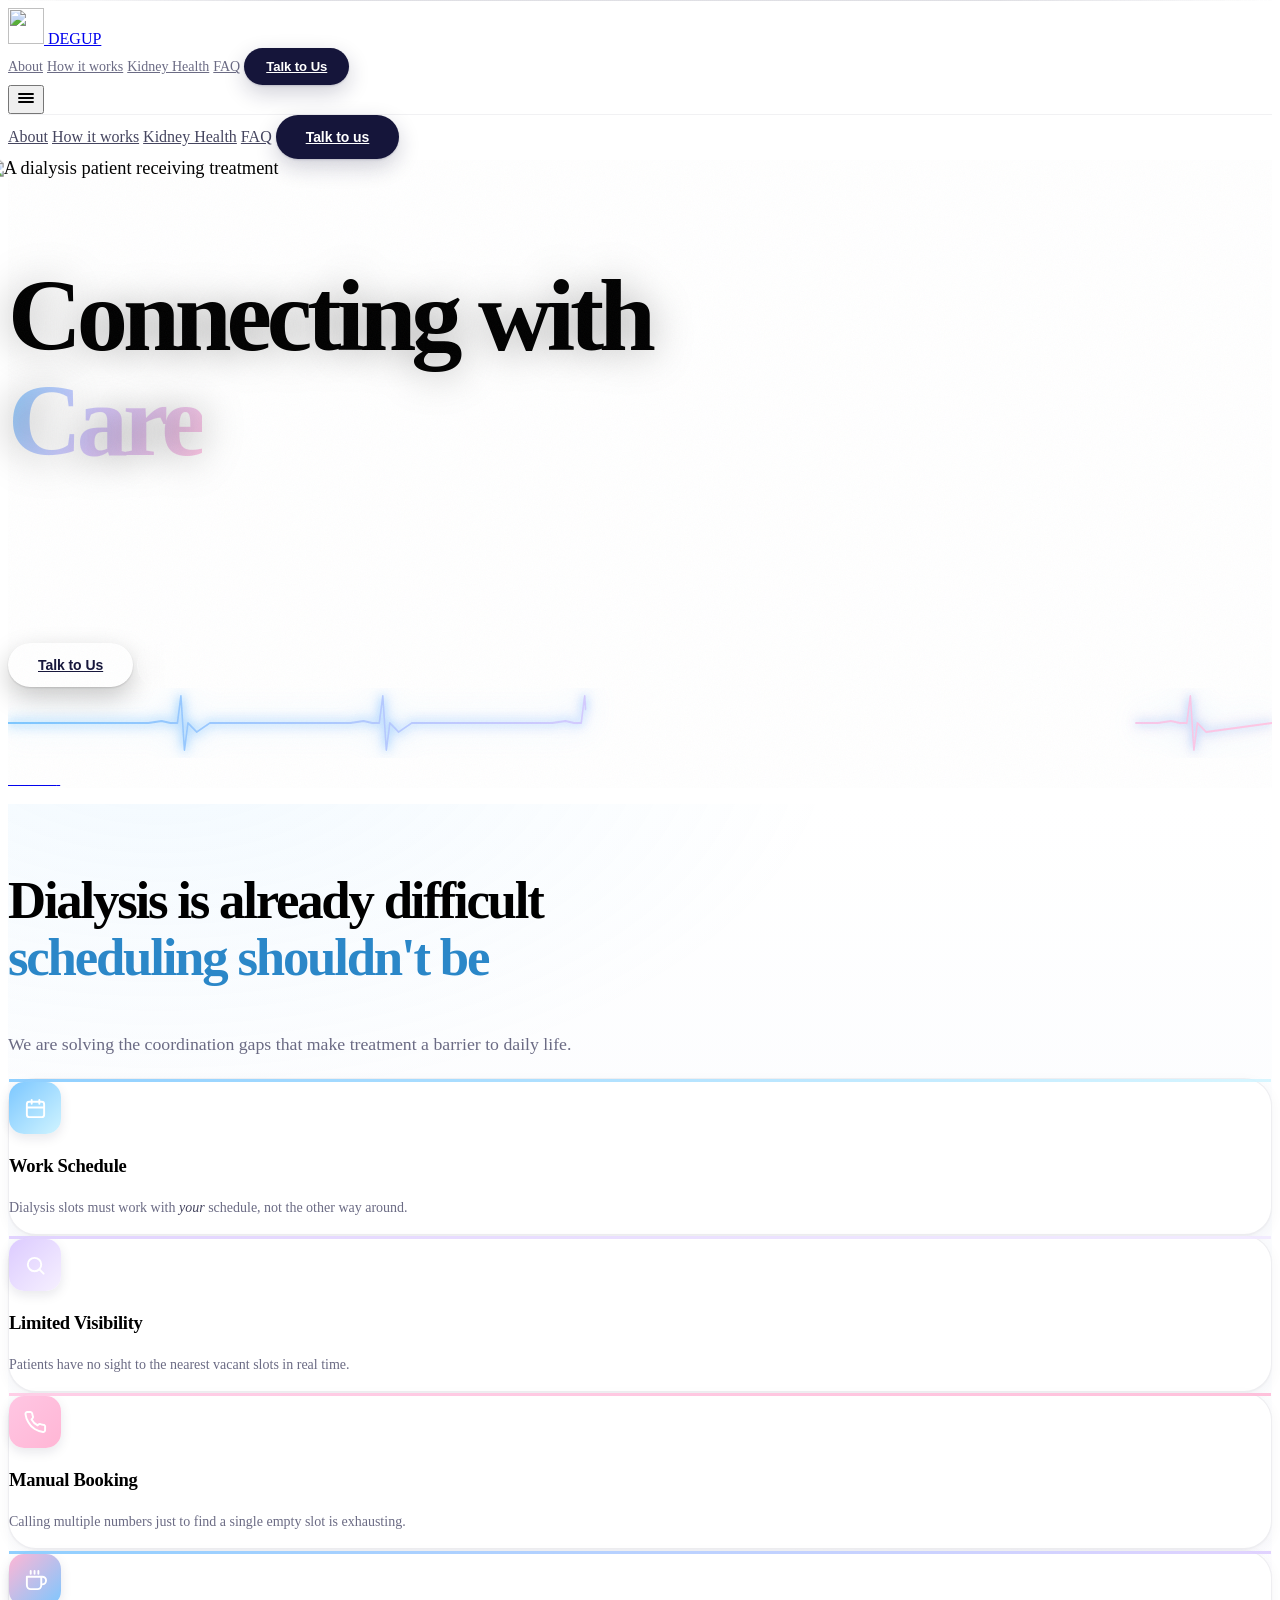
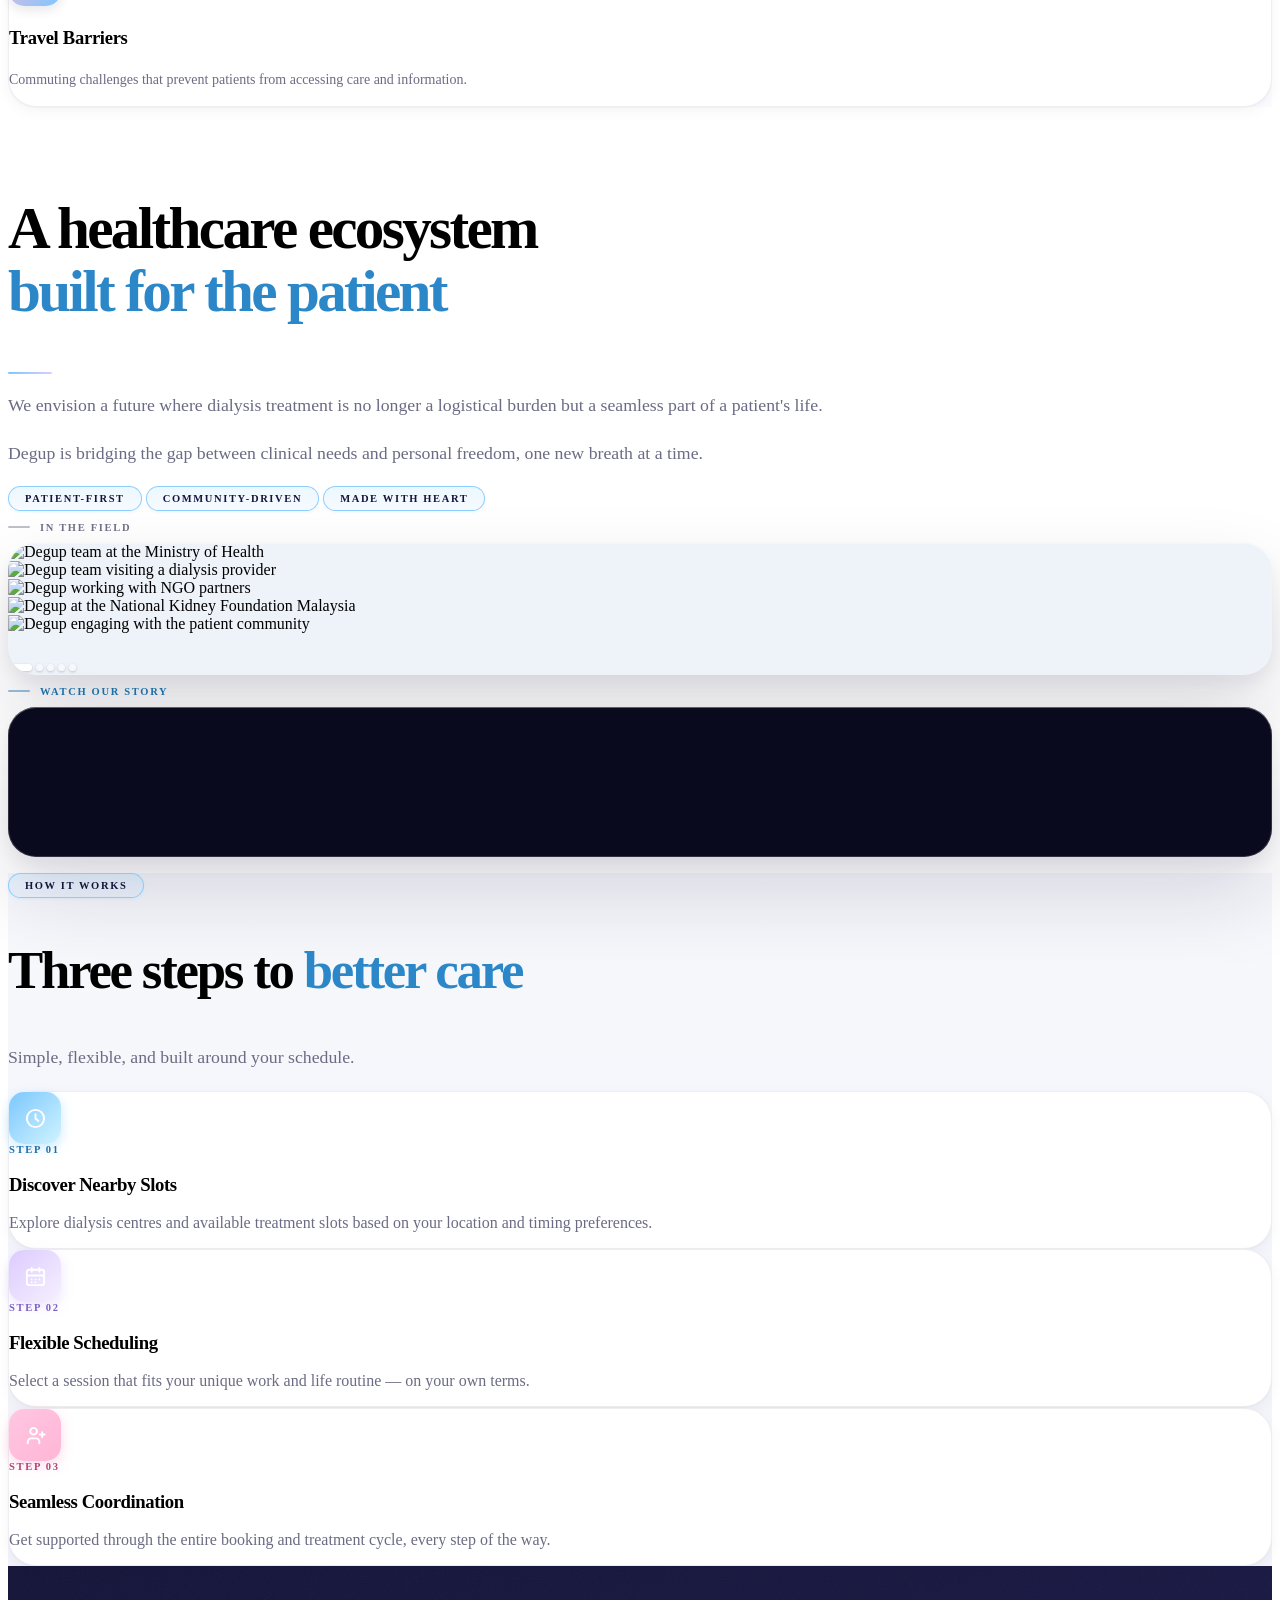
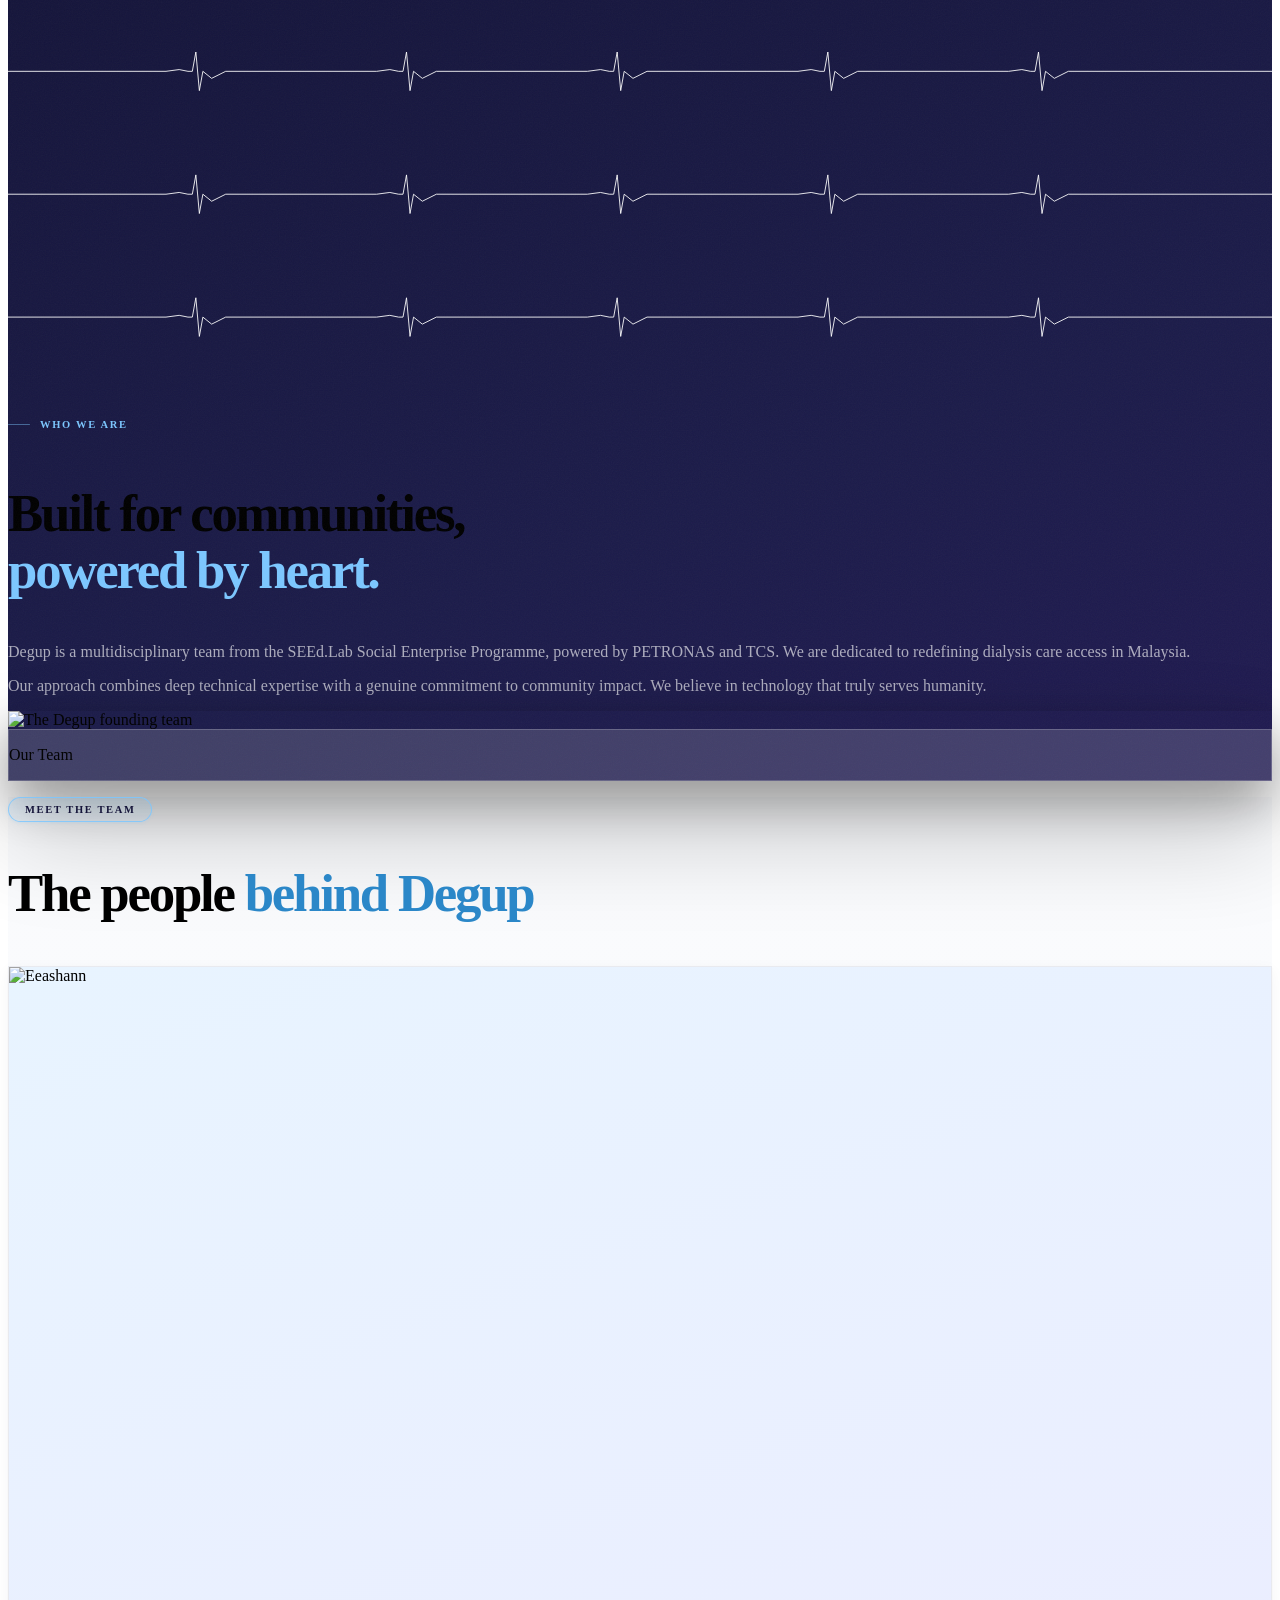
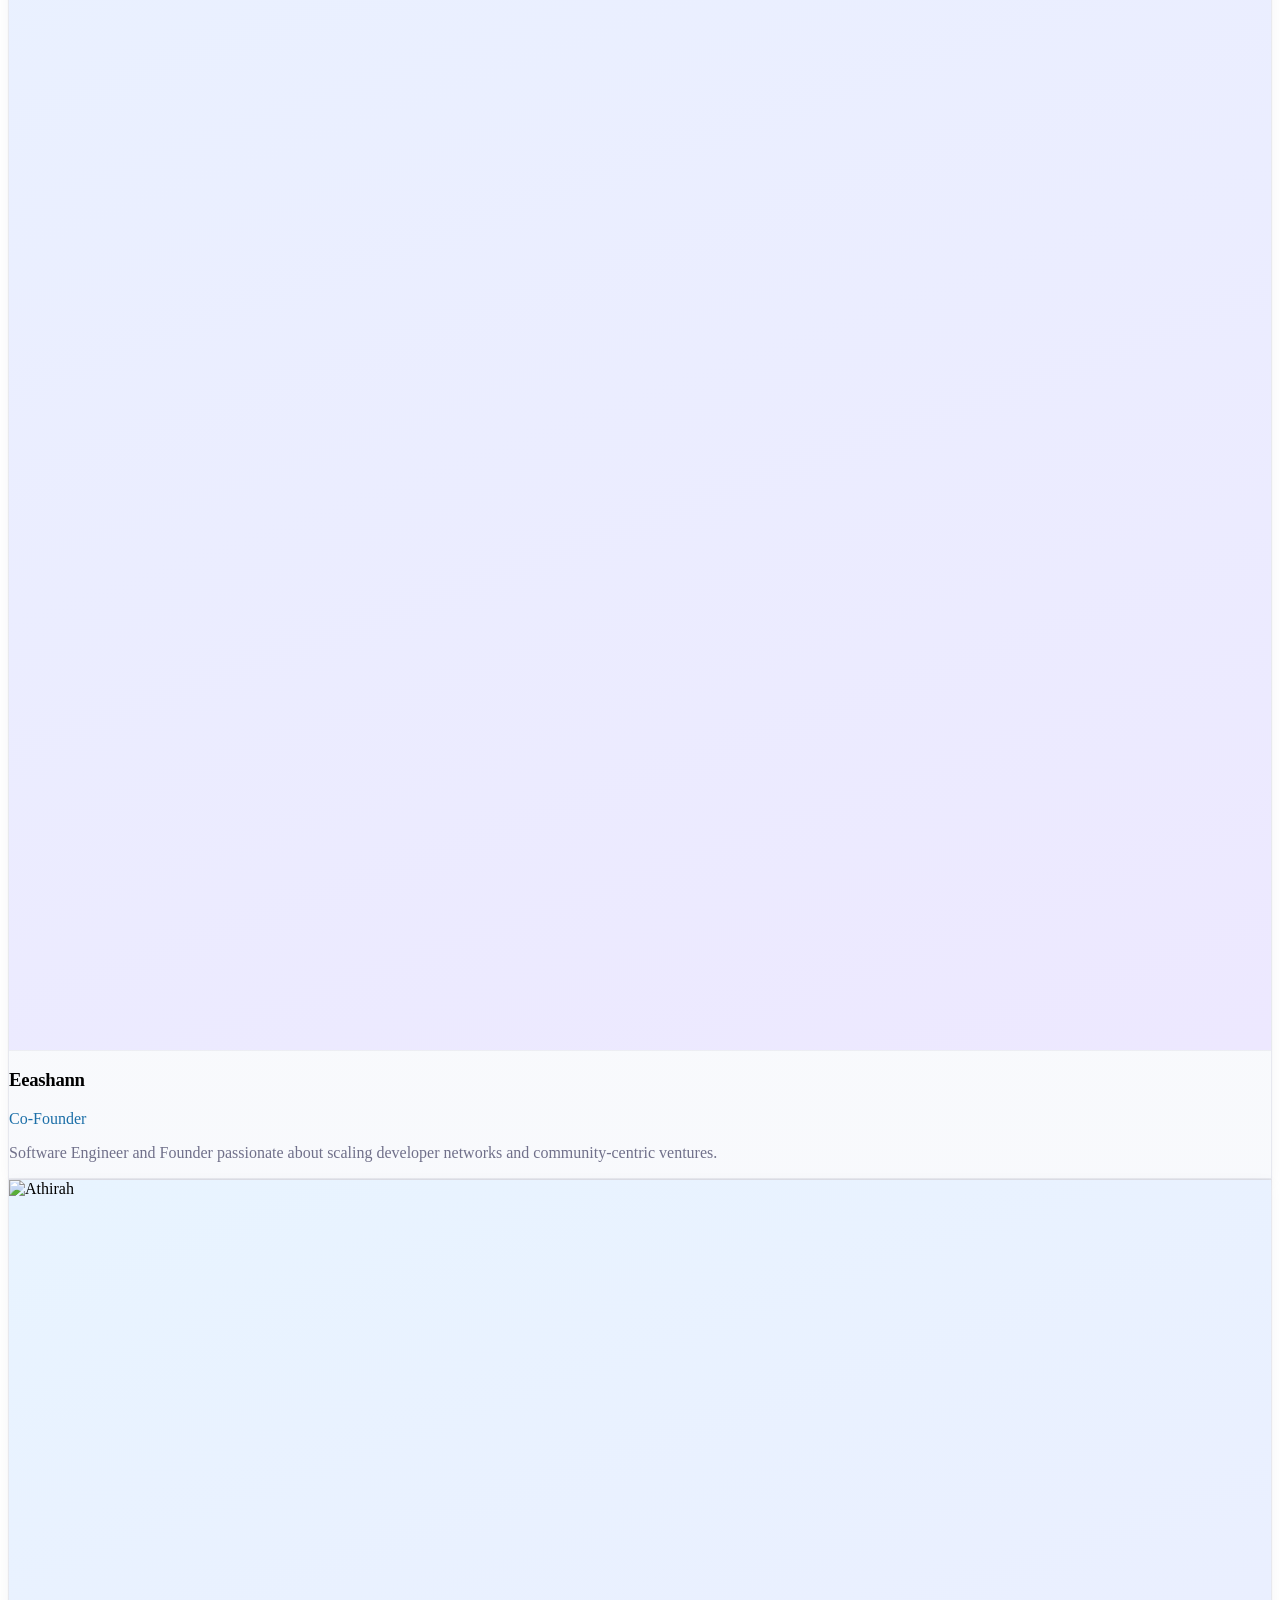
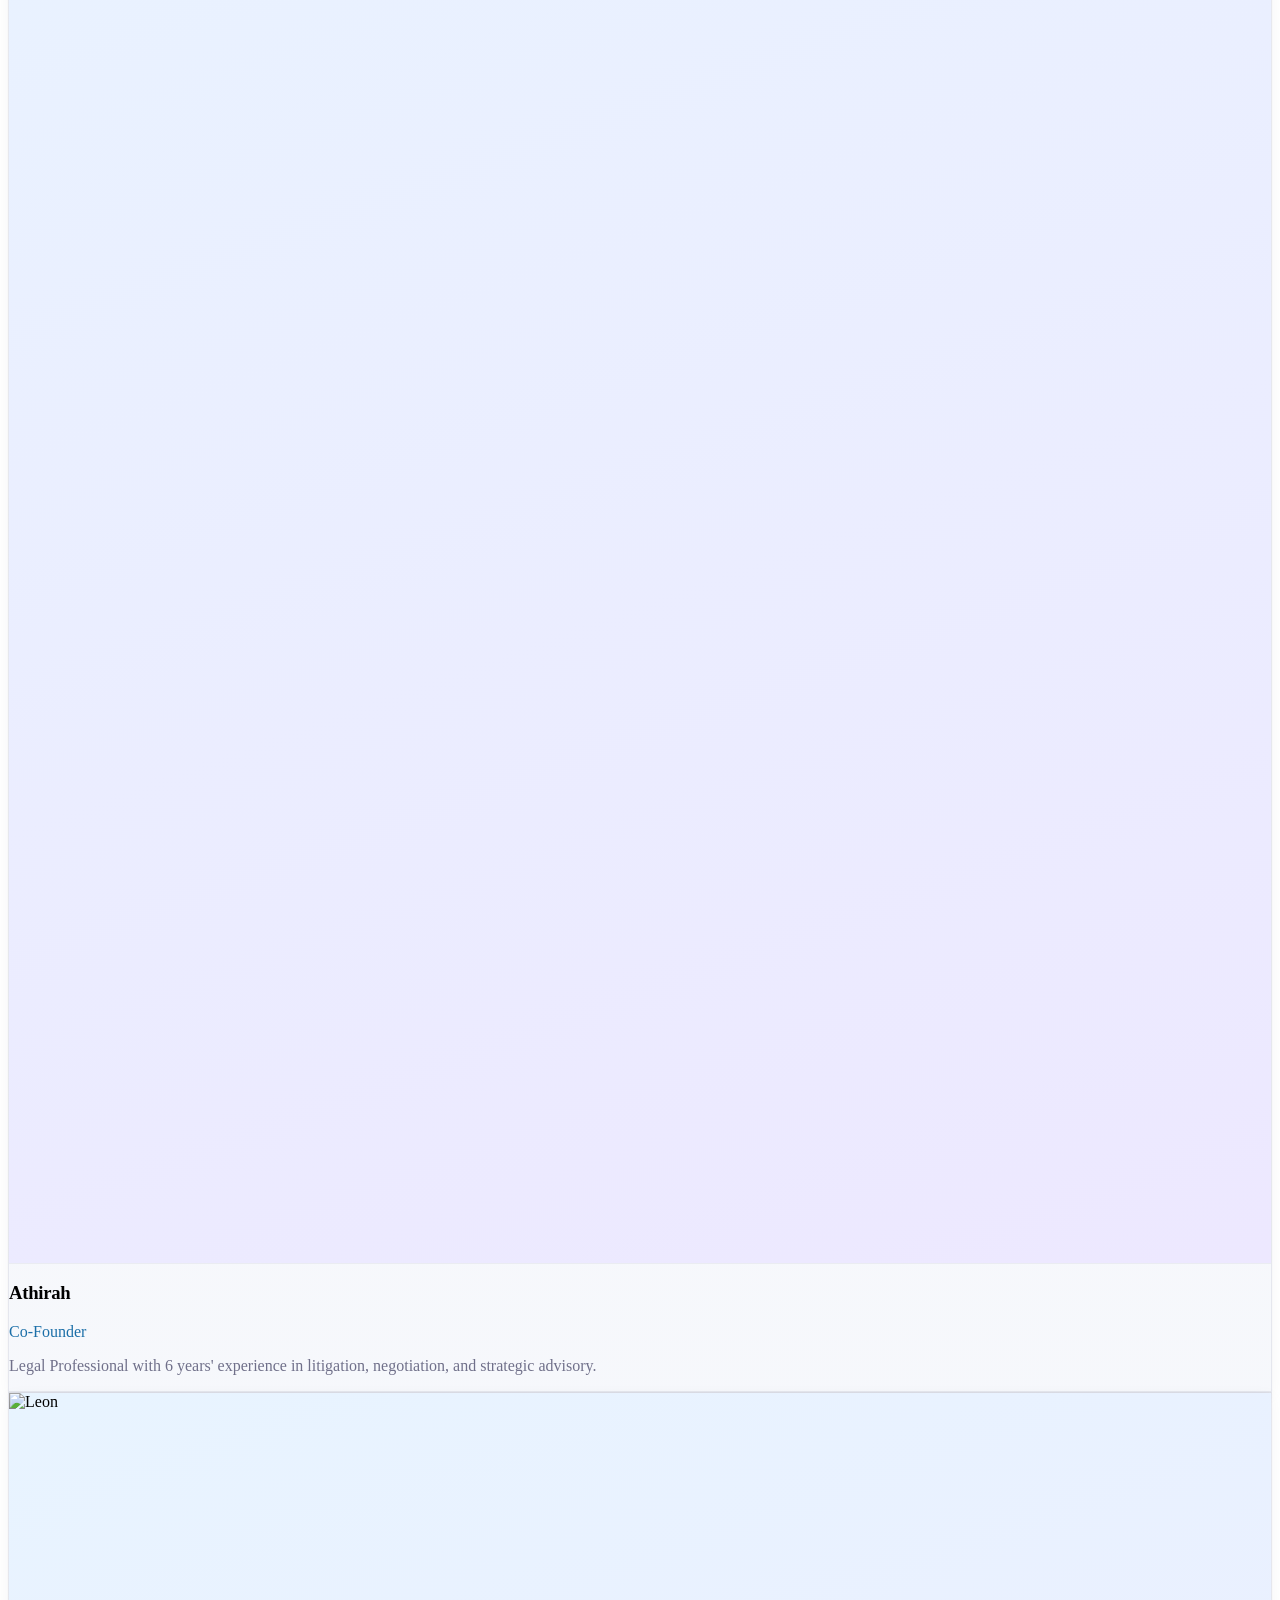
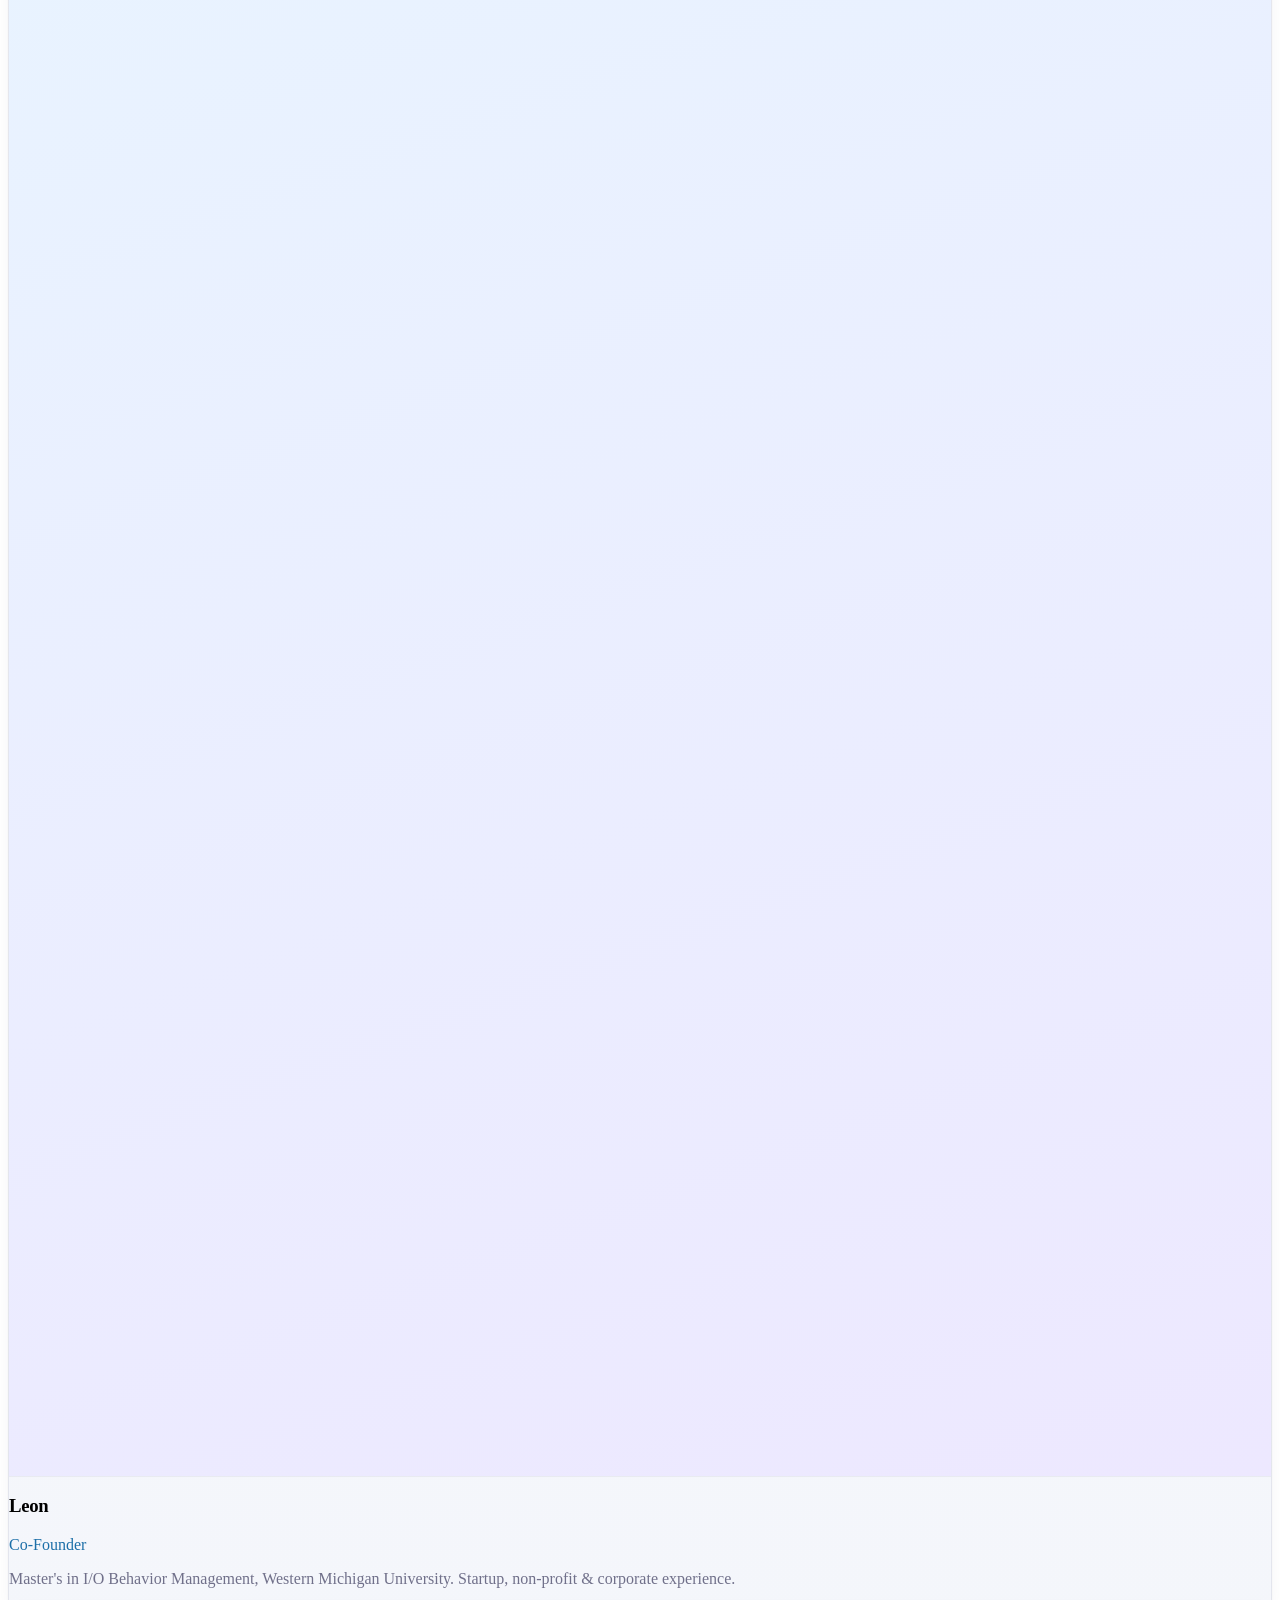
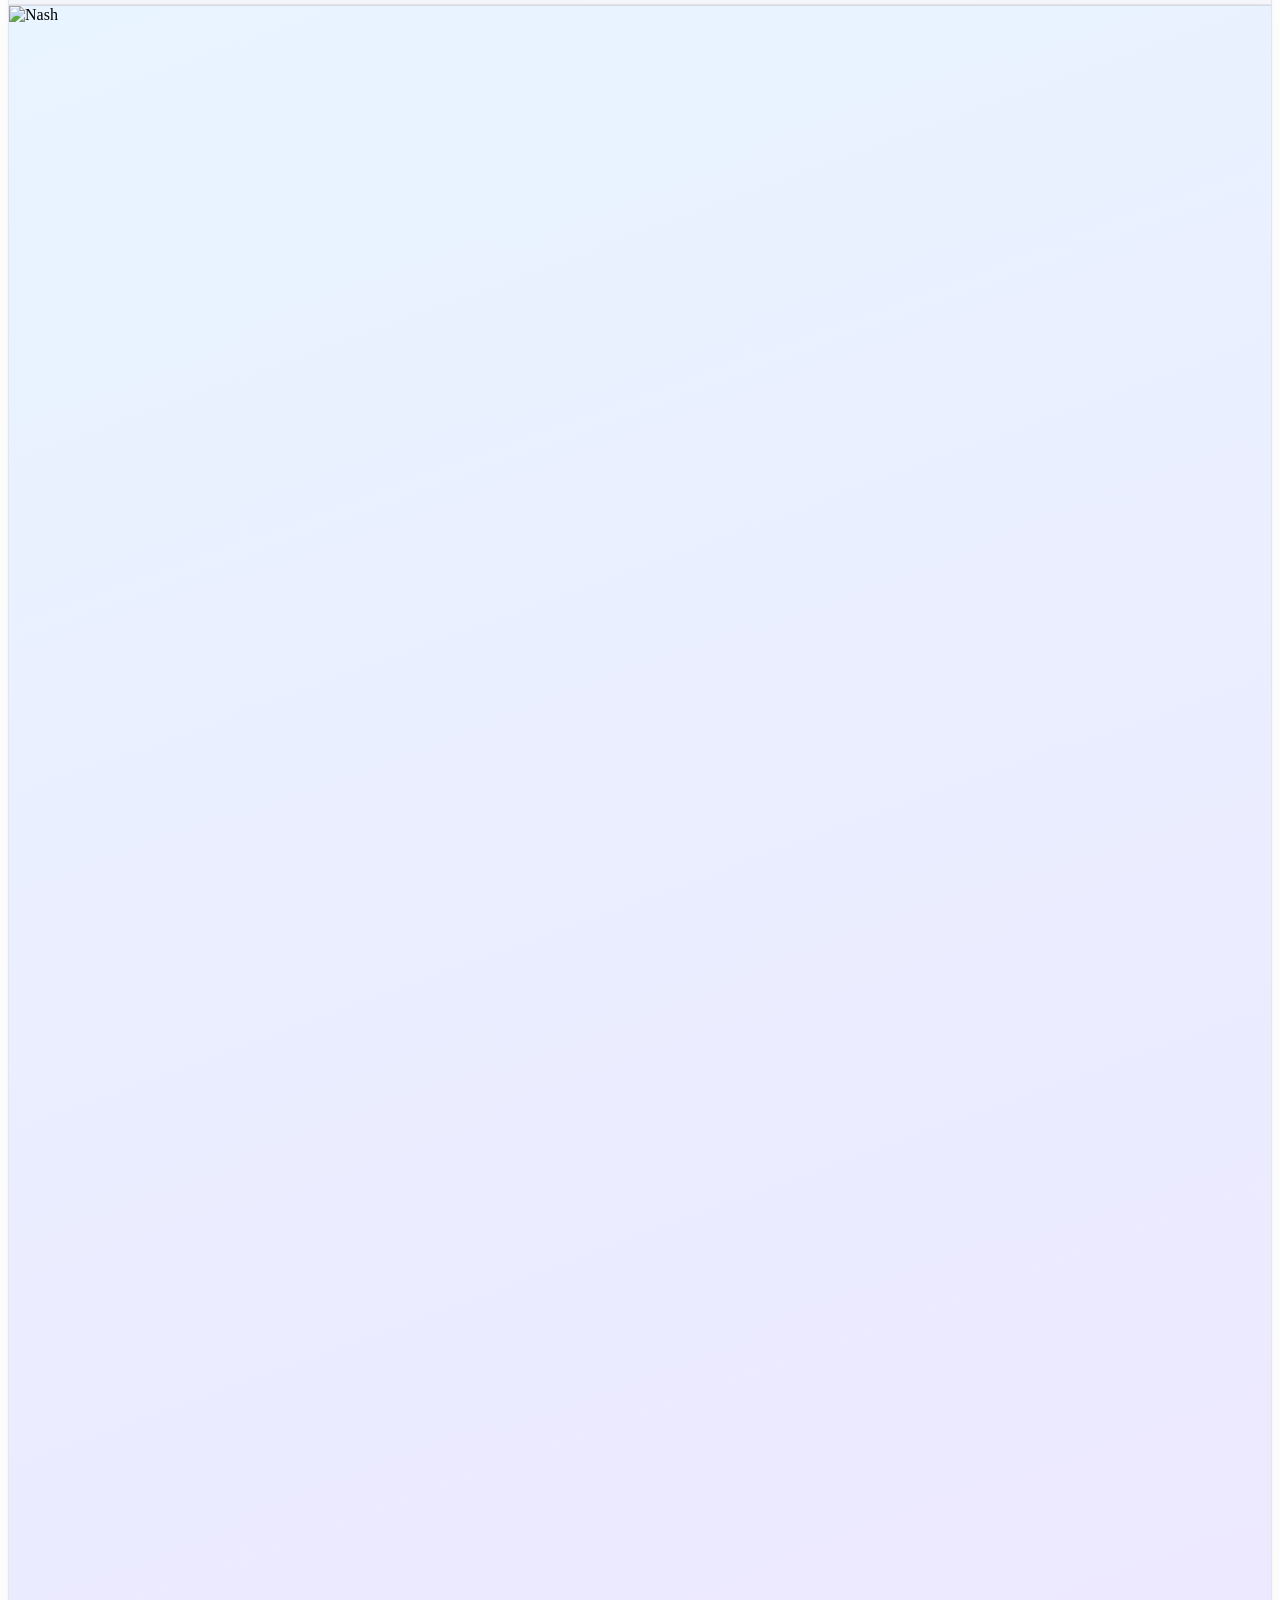
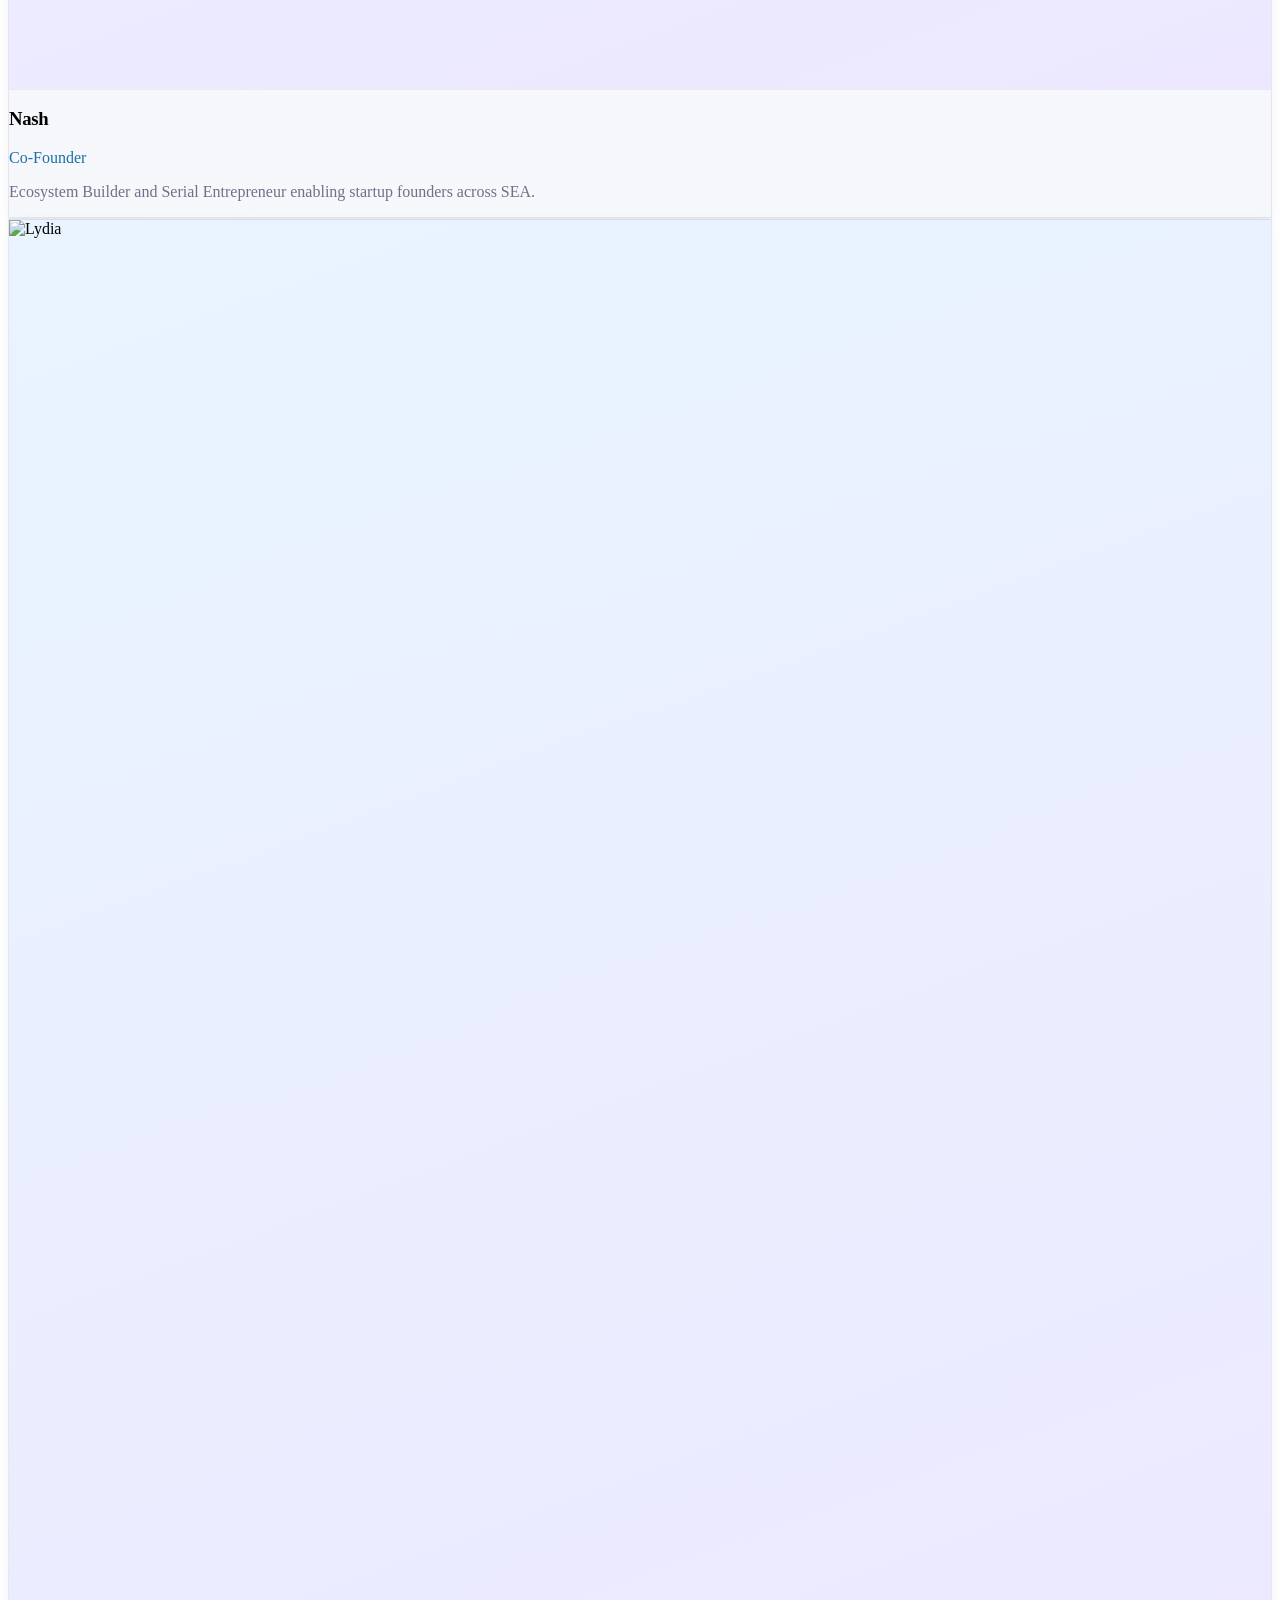
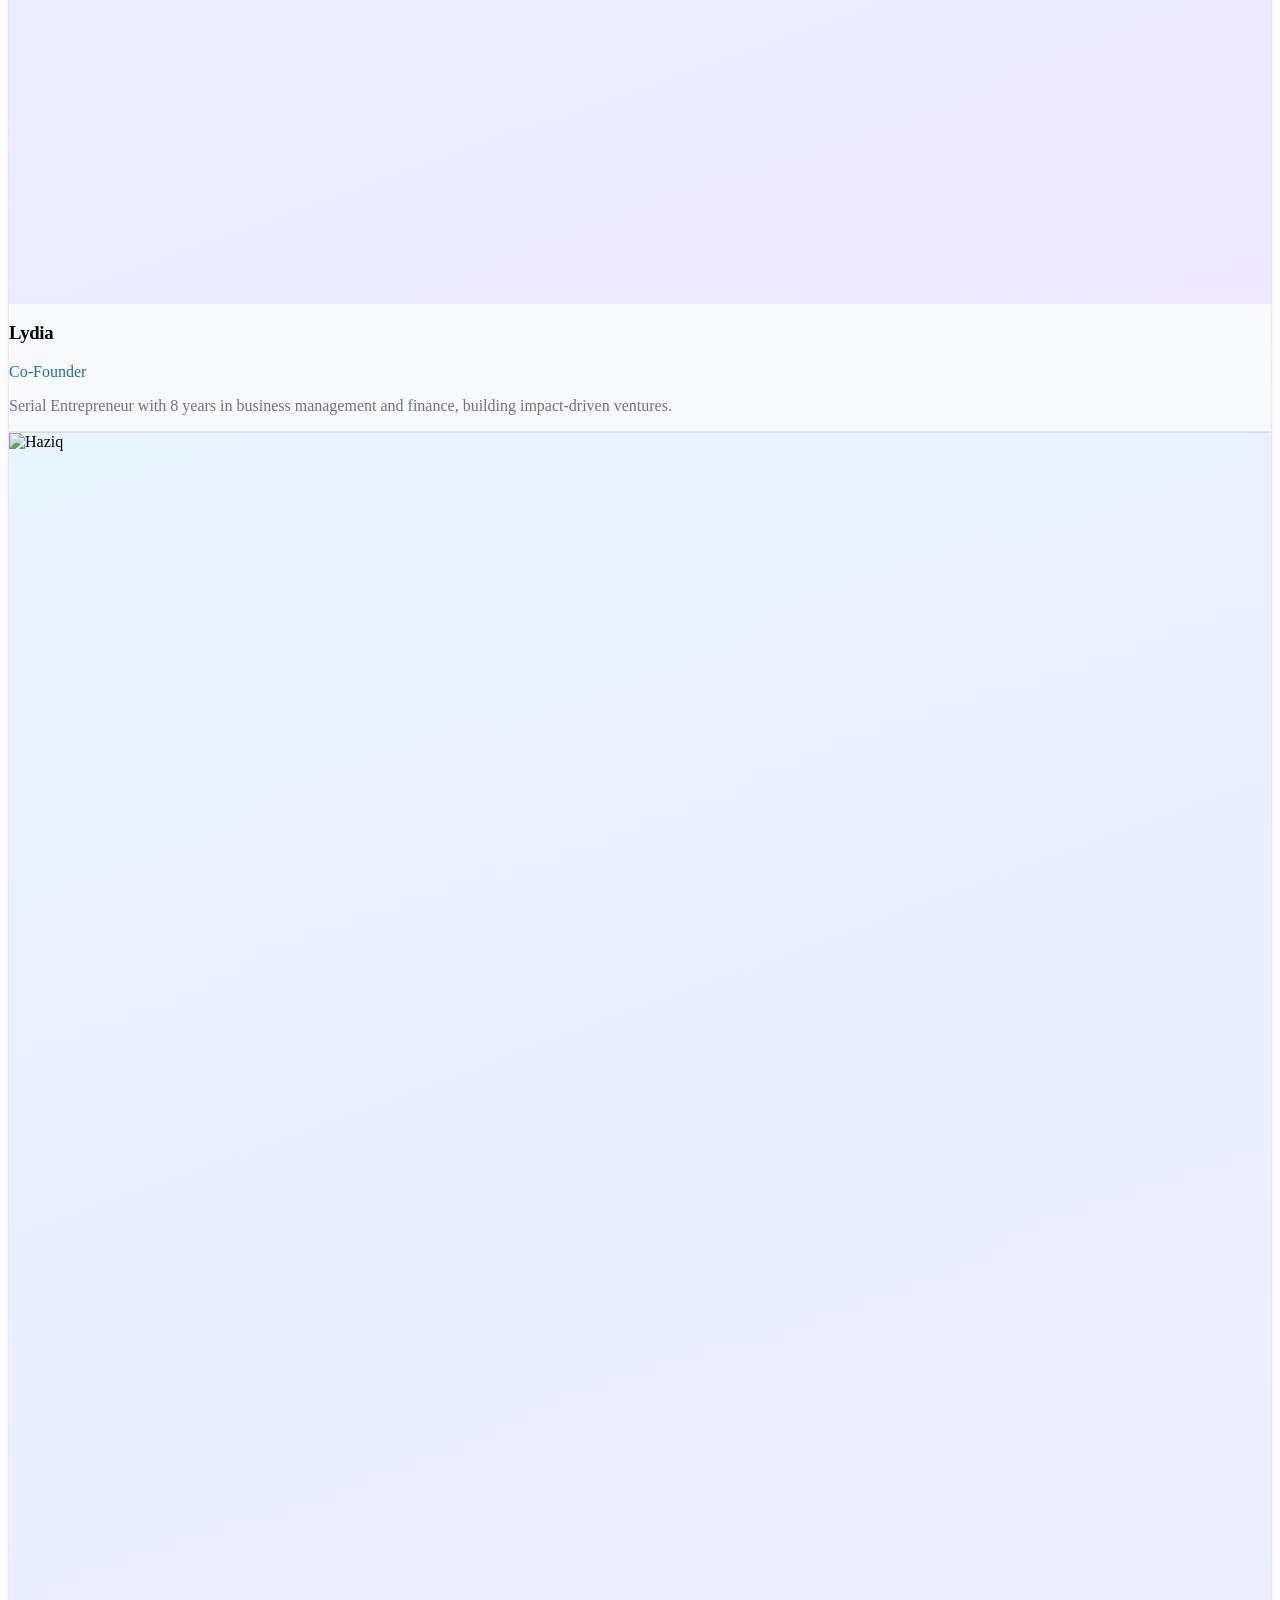
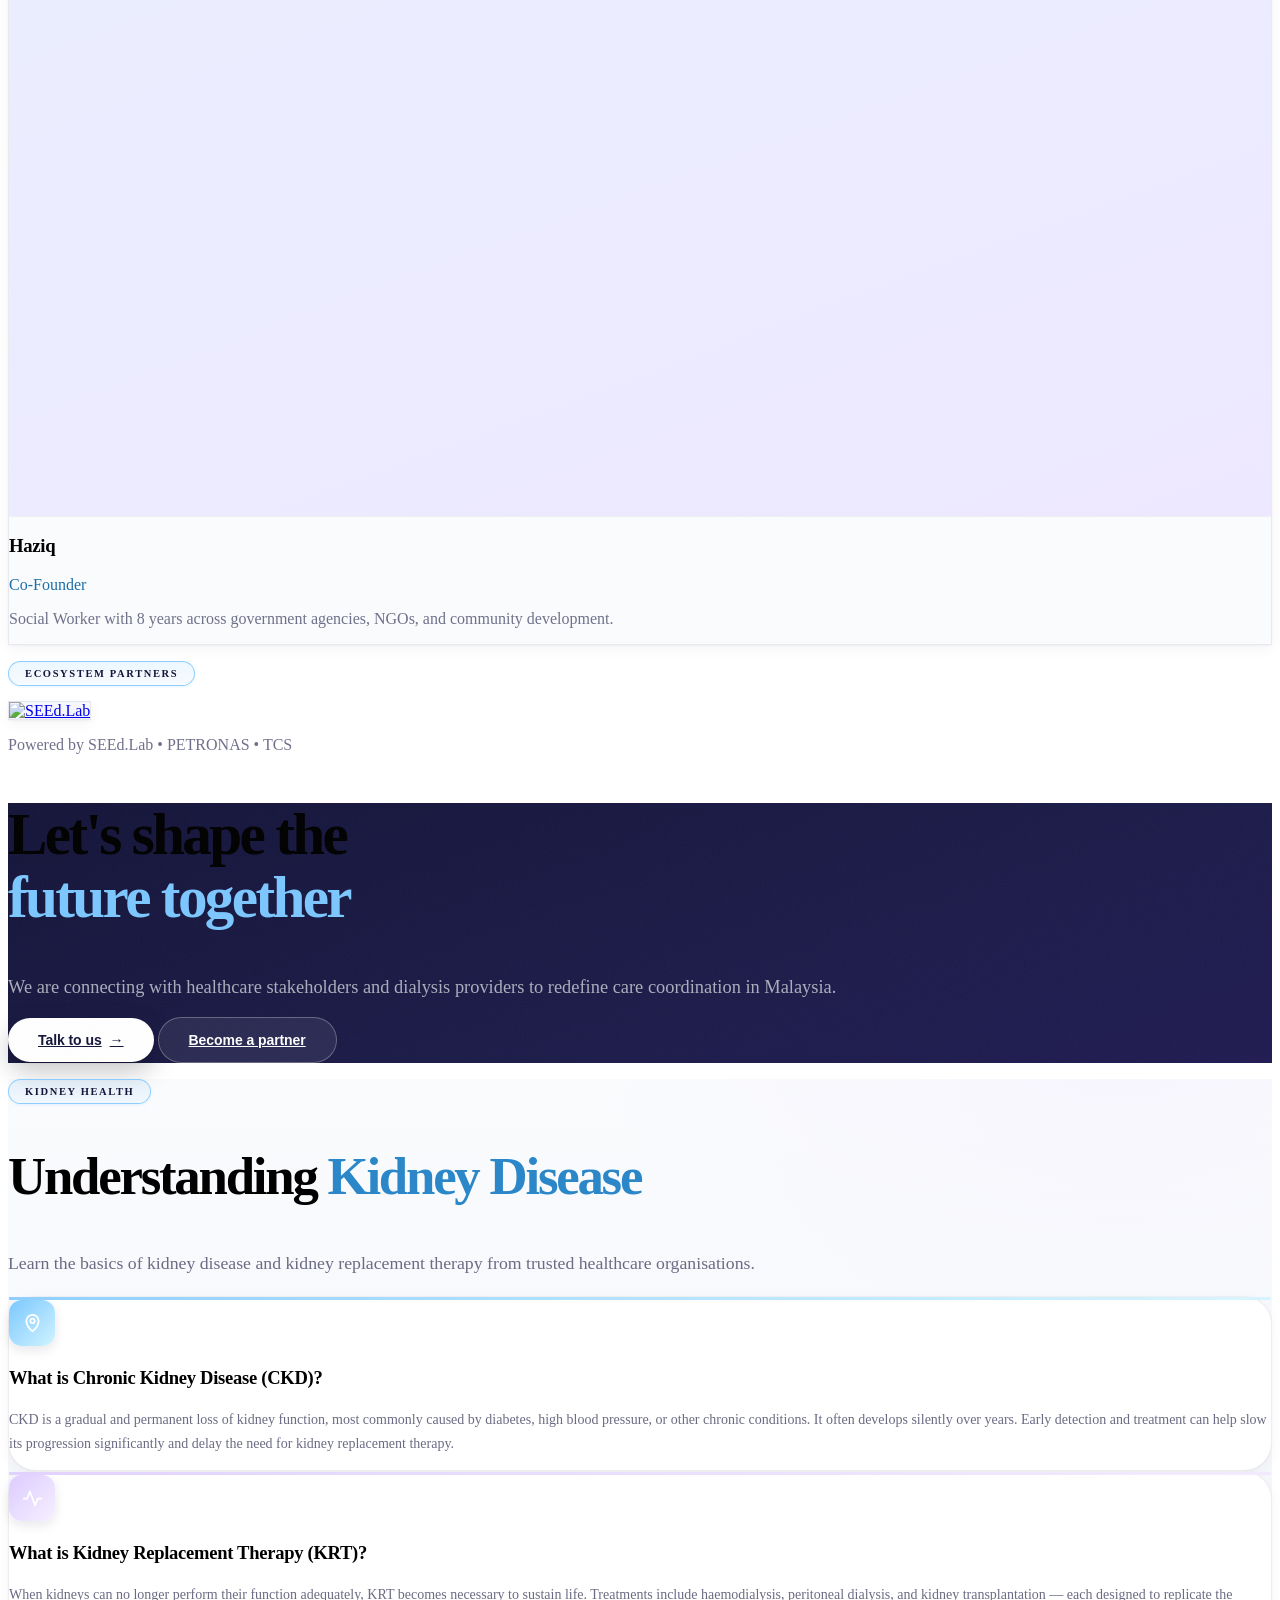
==== commit 9c76ce2a: "Update index.html" ====
--- a/index.html
+++ b/index.html
@@ -620,10 +620,10 @@
             <a href="#how-it-works"  class="nav-link">How it works</a>
             <a href="#kidney-health" class="nav-link">Kidney Health</a>
             <a href="#faq"           class="nav-link">FAQ</a>
-            <a href="https://degup2ndmvp.vercel.app/"
+            <a href="https://wa.me/601176300502?text=Hai%20Degup,%20saya%20ingin%20mendapatkan%20maklumat%20lanjut%20mengenai%20perkhidmatan%20anda."
                target="_blank" rel="noopener noreferrer"
                class="btn btn-navy btn-sm">
-                Book A Slot
+                Talk to Us
             </a>
         </div>
 
@@ -641,7 +641,7 @@
         <a href="#how-it-works"  class="text-[.95rem] py-3 border-b transition-colors hover:text-navy" style="color:var(--ink-2);border-color:rgba(21,21,58,.05)">How it works</a>
         <a href="#kidney-health" class="text-[.95rem] py-3 border-b transition-colors hover:text-navy" style="color:var(--ink-2);border-color:rgba(21,21,58,.05)">Kidney Health</a>
         <a href="#faq"           class="text-[.95rem] py-3 mb-4 transition-colors hover:text-navy" style="color:var(--ink-2)">FAQ</a>
-        <a href="https://wa.me/601176344216?text=Hai%20Degup,%20saya%20ingin%20mendapatkan%20maklumat%20lanjut%20mengenai%20perkhidmatan%20anda."
+        <a href="https://wa.me/601176300502?text=Hai%20Degup,%20saya%20ingin%20mendapatkan%20maklumat%20lanjut%20mengenai%20perkhidmatan%20anda."
            target="_blank" rel="noopener noreferrer" class="btn btn-navy w-full">Talk to us</a>
     </div>
 </nav>
@@ -677,7 +677,7 @@
         </p>
 
         <div class="rise flex flex-col sm:flex-row gap-3 justify-center items-center" style="--d:.46s;">
-            <a href="https://wa.me/601176344216?text=Hai%20Degup,%20saya%20ingin%20mendapatkan%20maklumat%20lanjut%20mengenai%20perkhidmatan%20anda."
+            <a href="https://wa.me/601176300502?text=Hai%20Degup,%20saya%20ingin%20mendapatkan%20maklumat%20lanjut%20mengenai%20perkhidmatan%20anda."
                target="_blank" rel="noopener noreferrer"
                class="btn btn-white w-full sm:w-auto">
                 Talk to Us
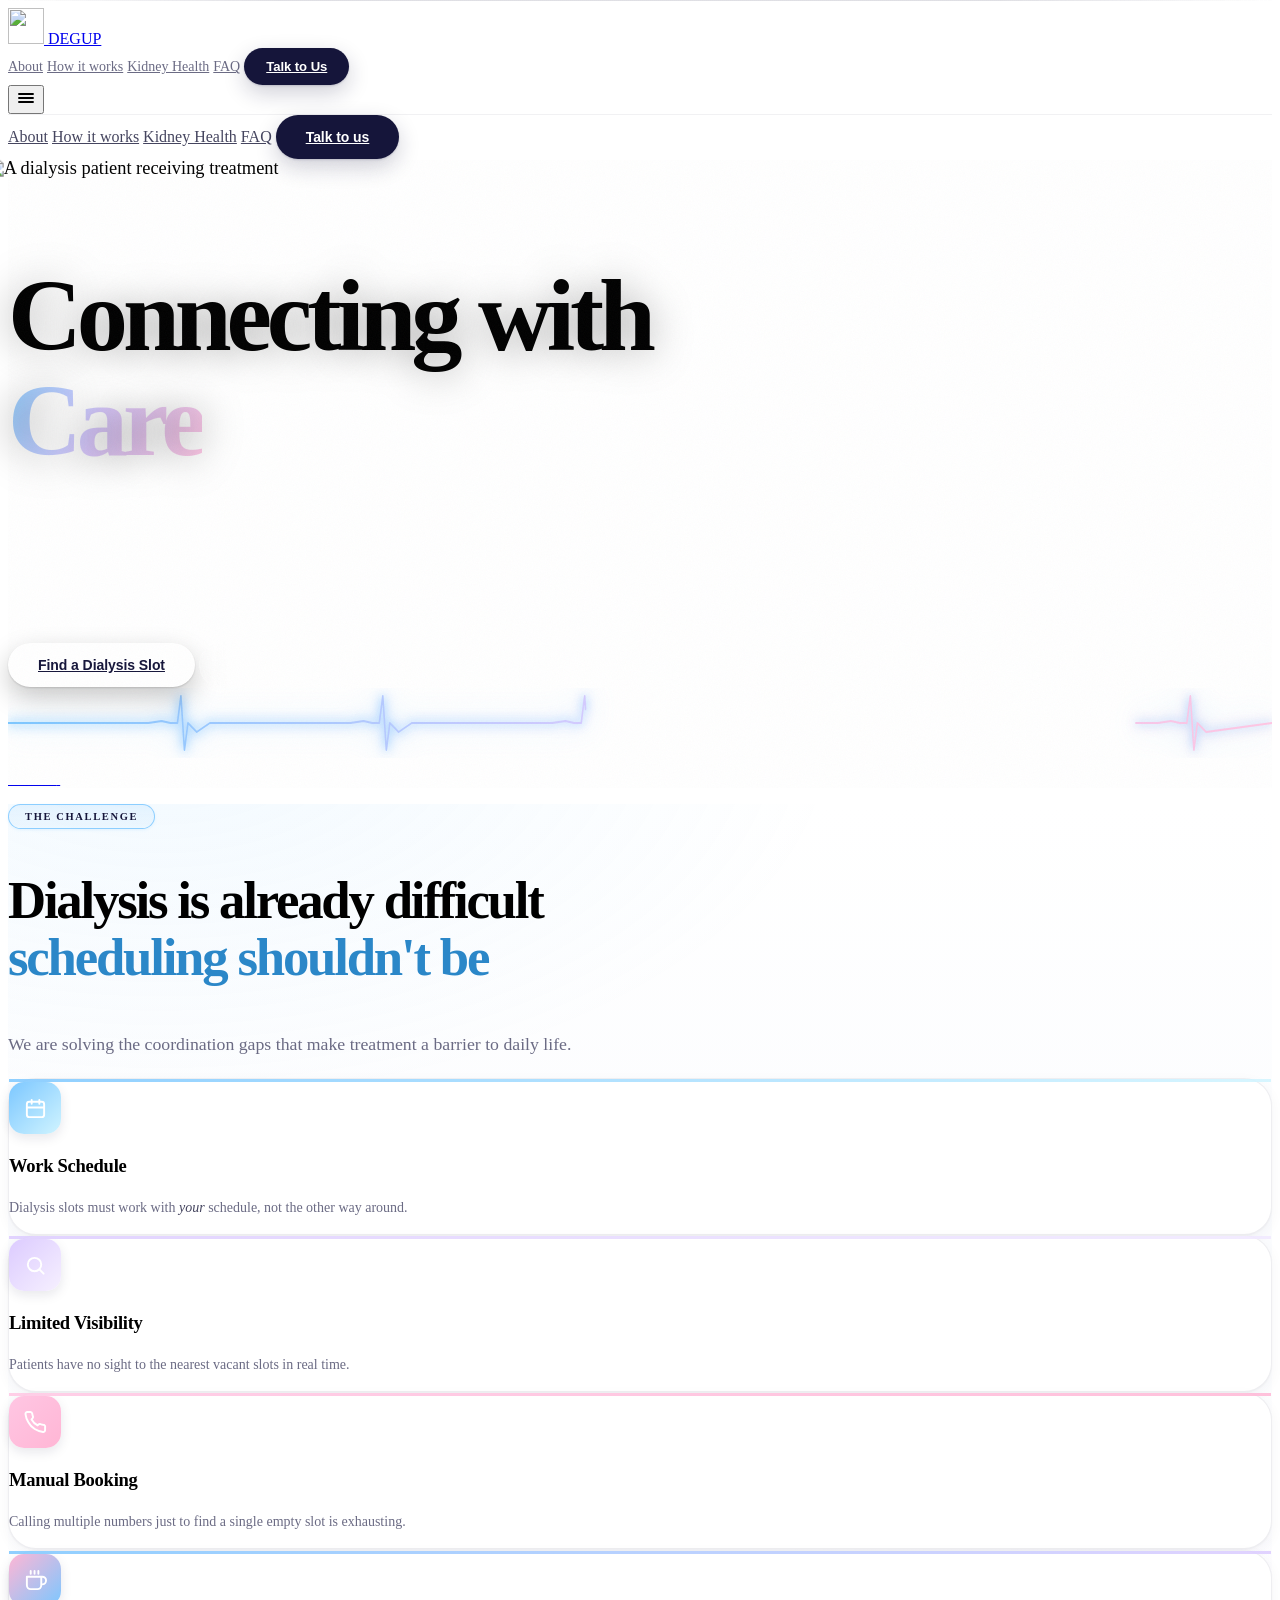
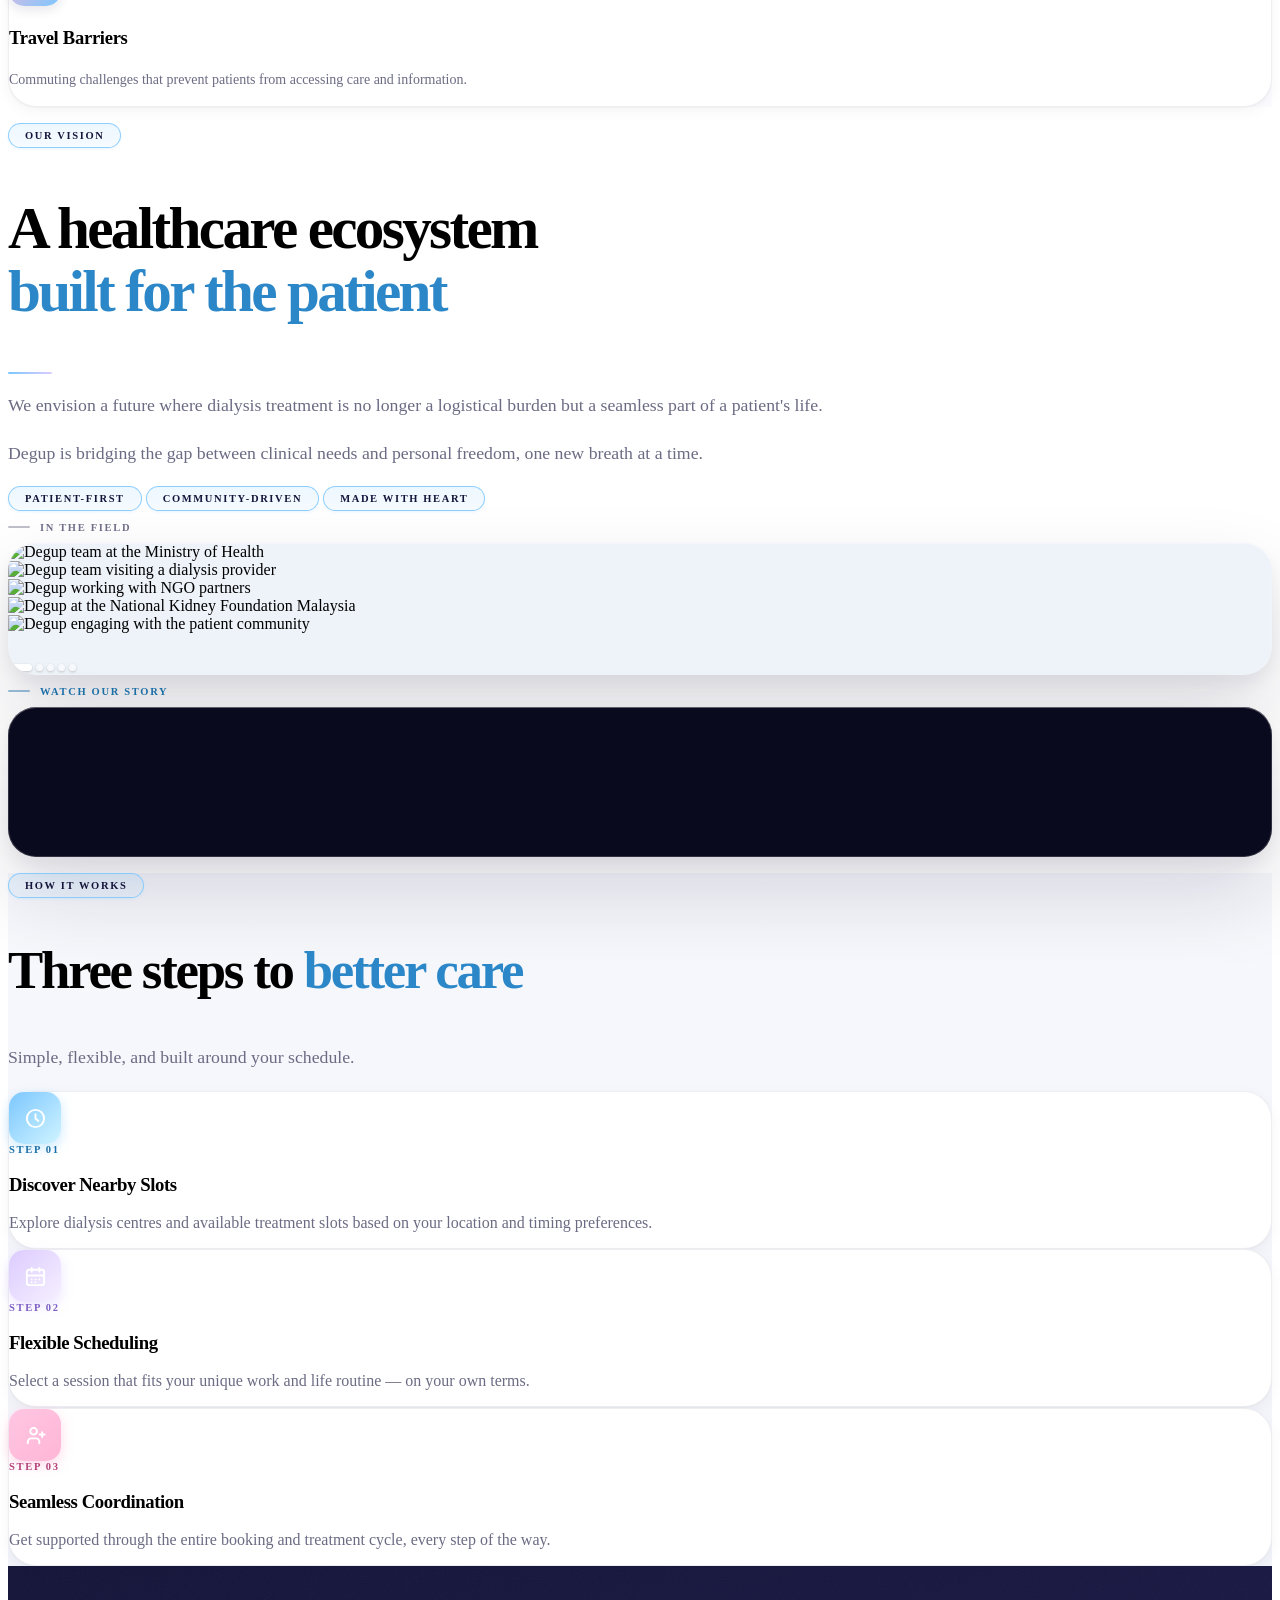
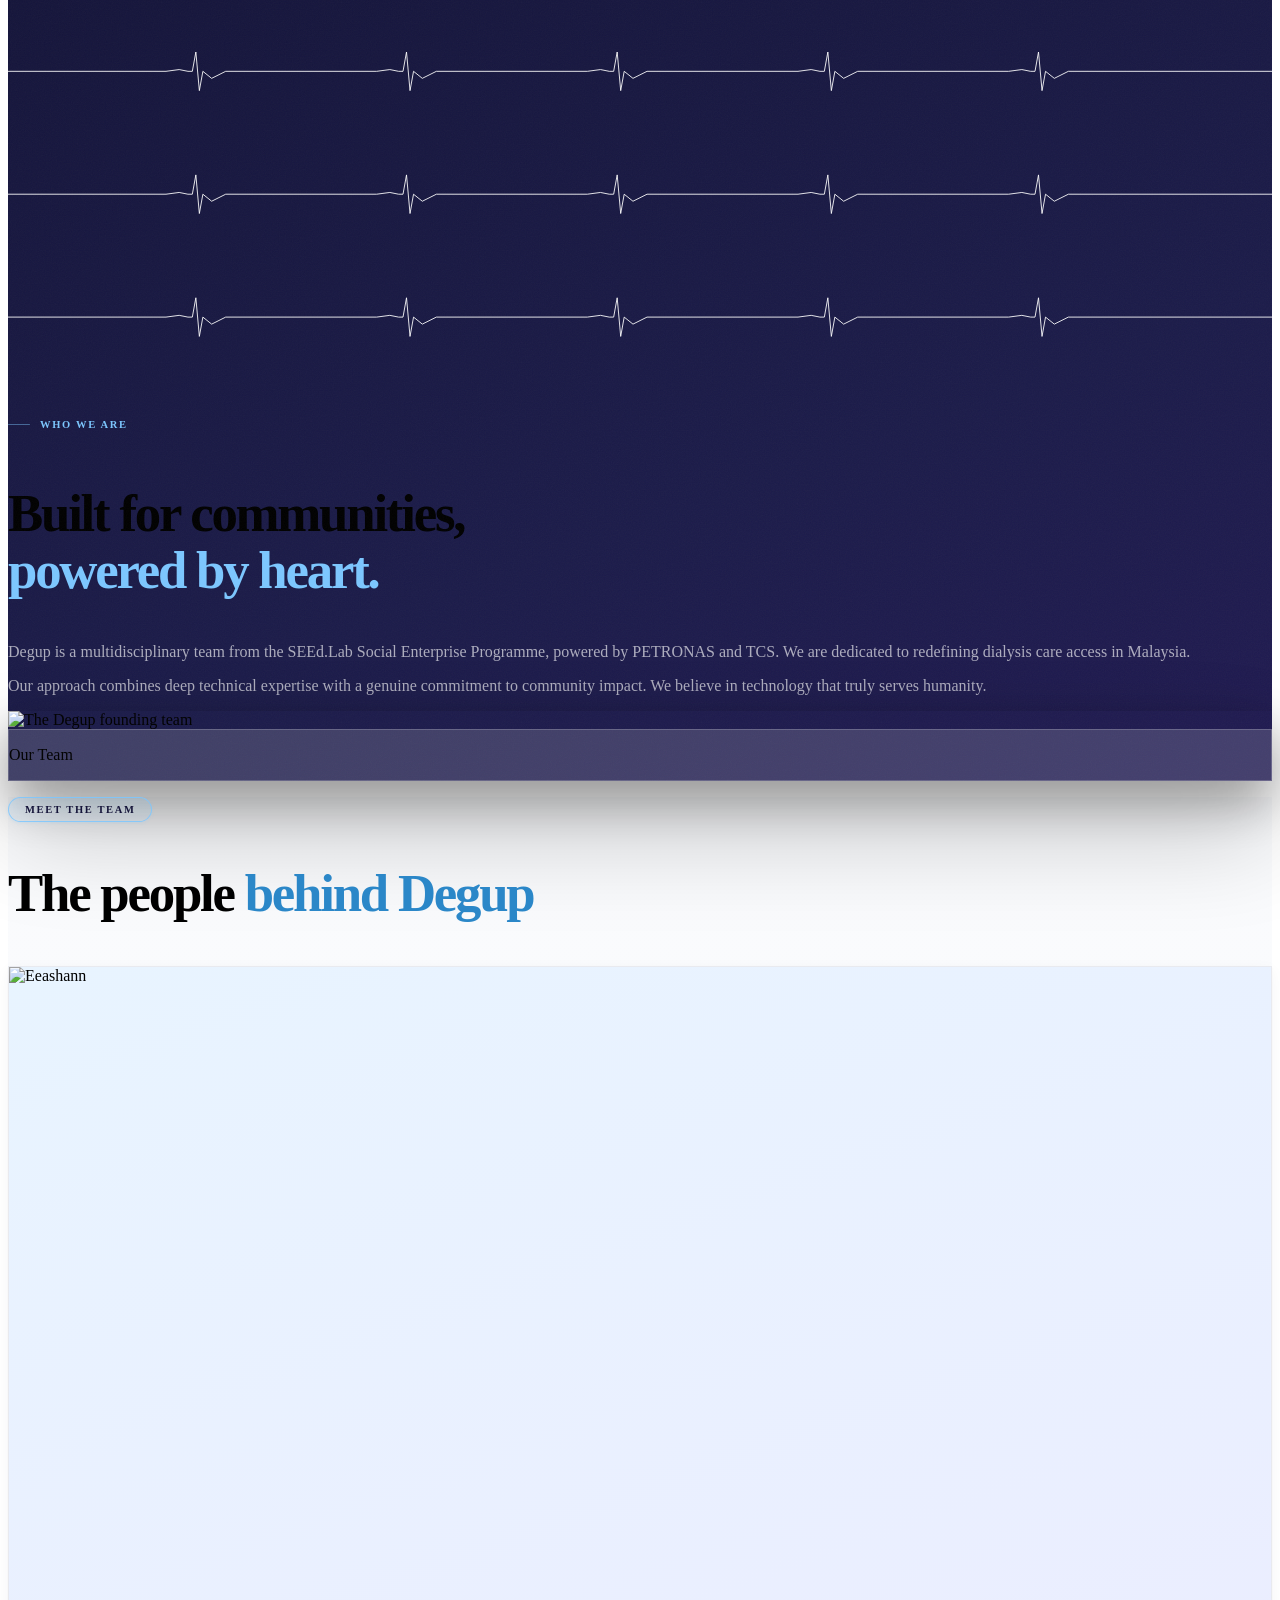
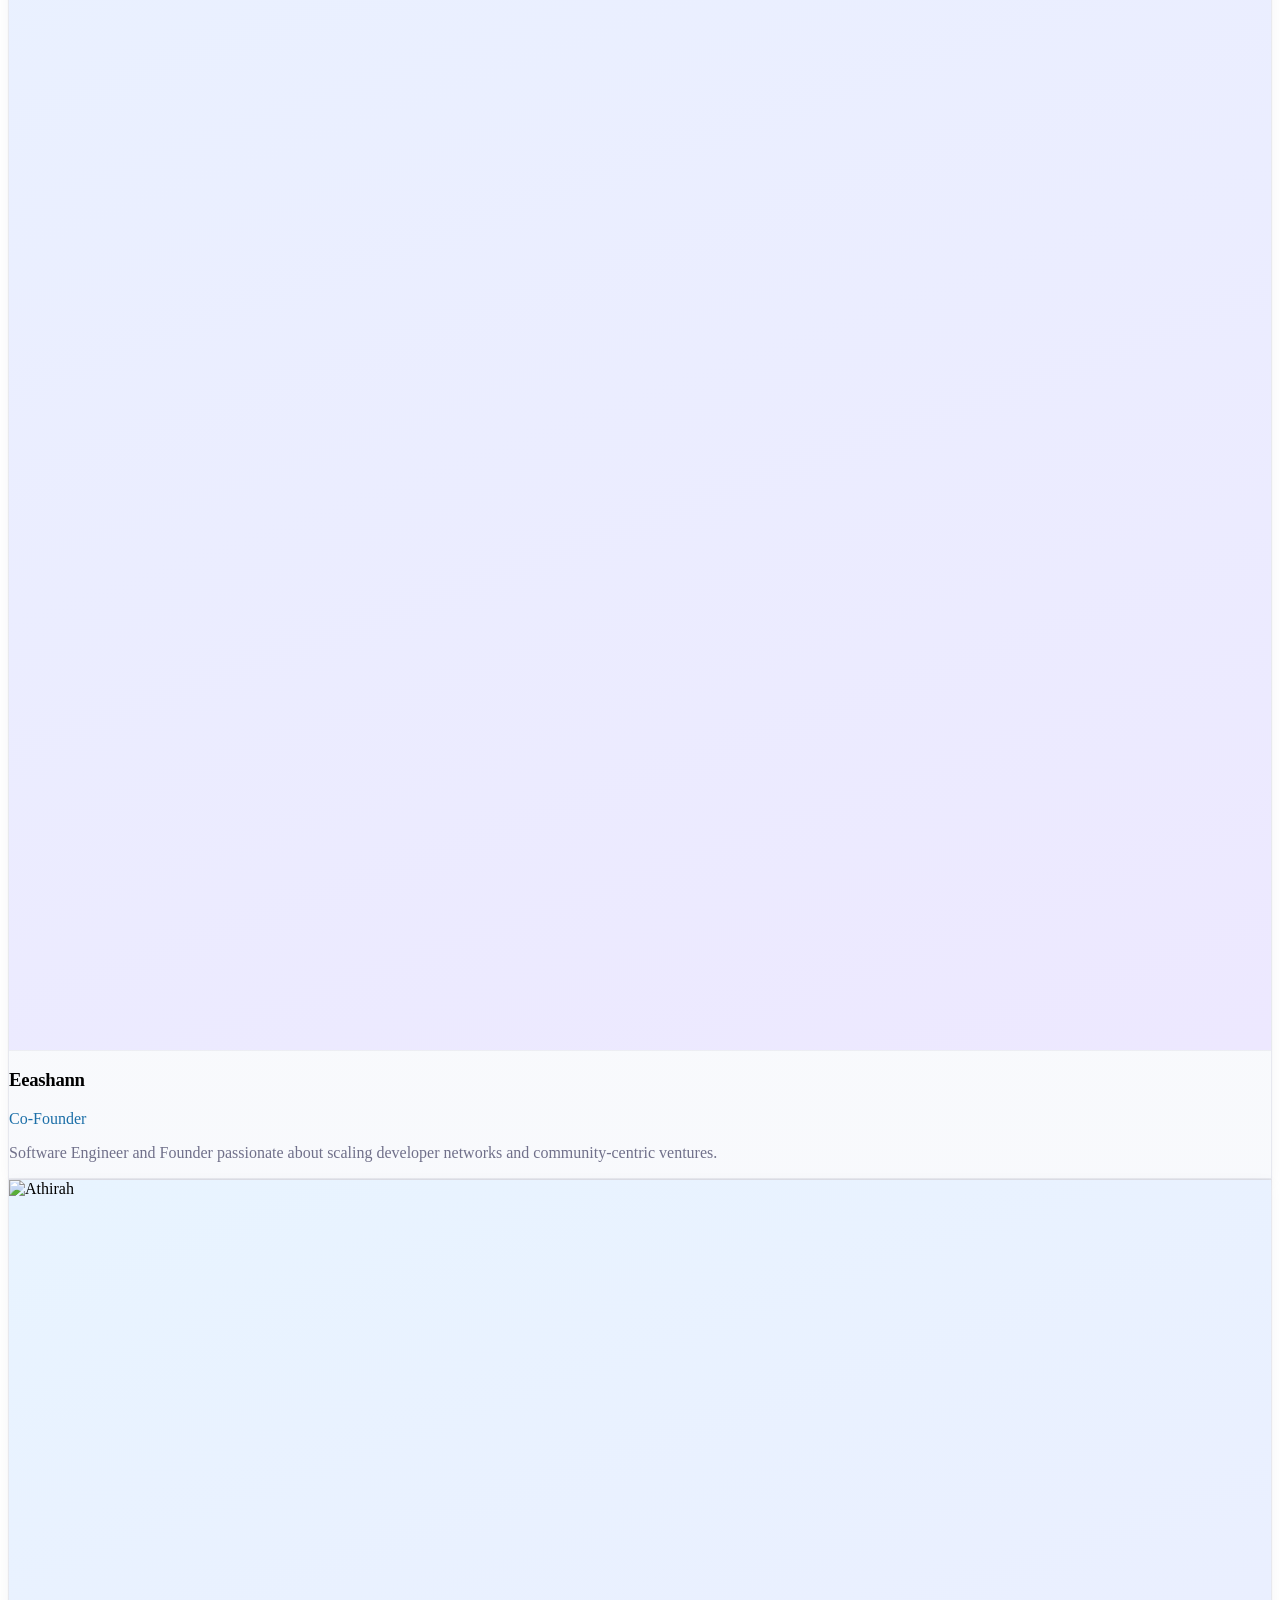
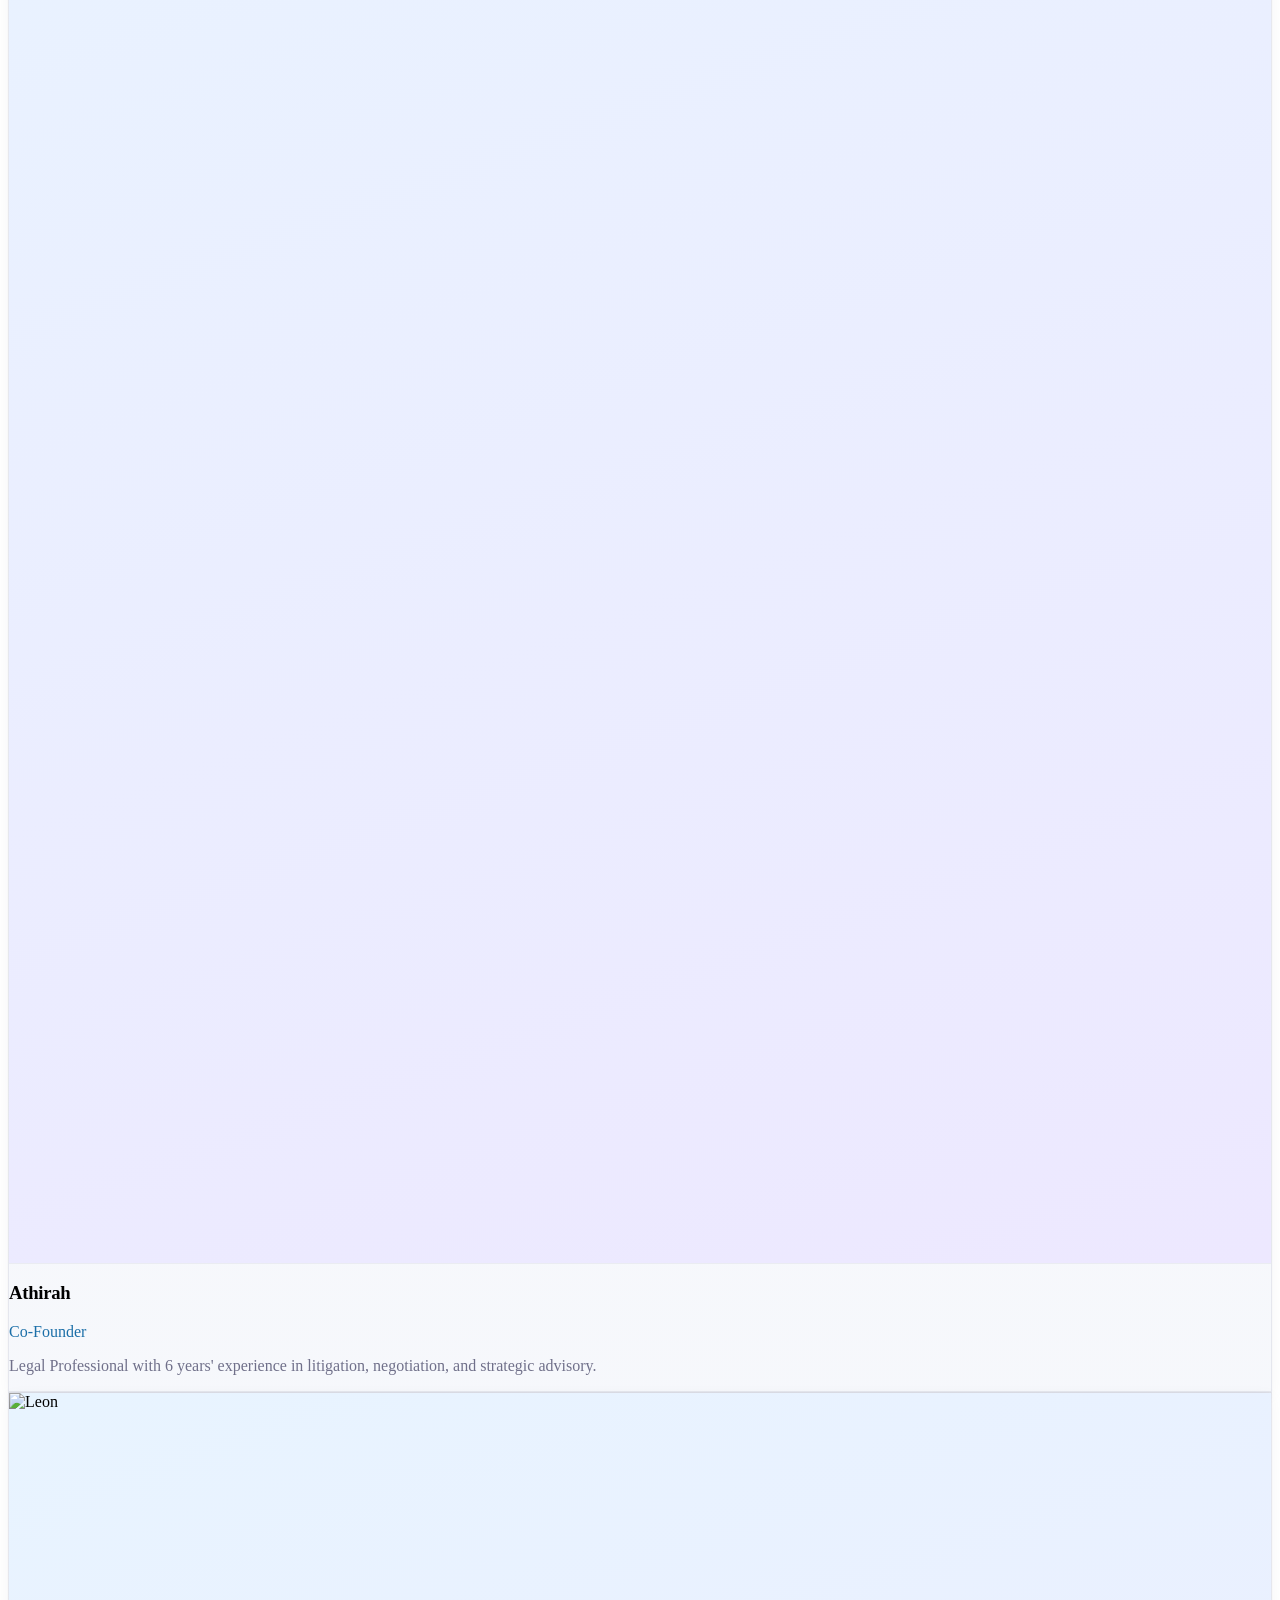
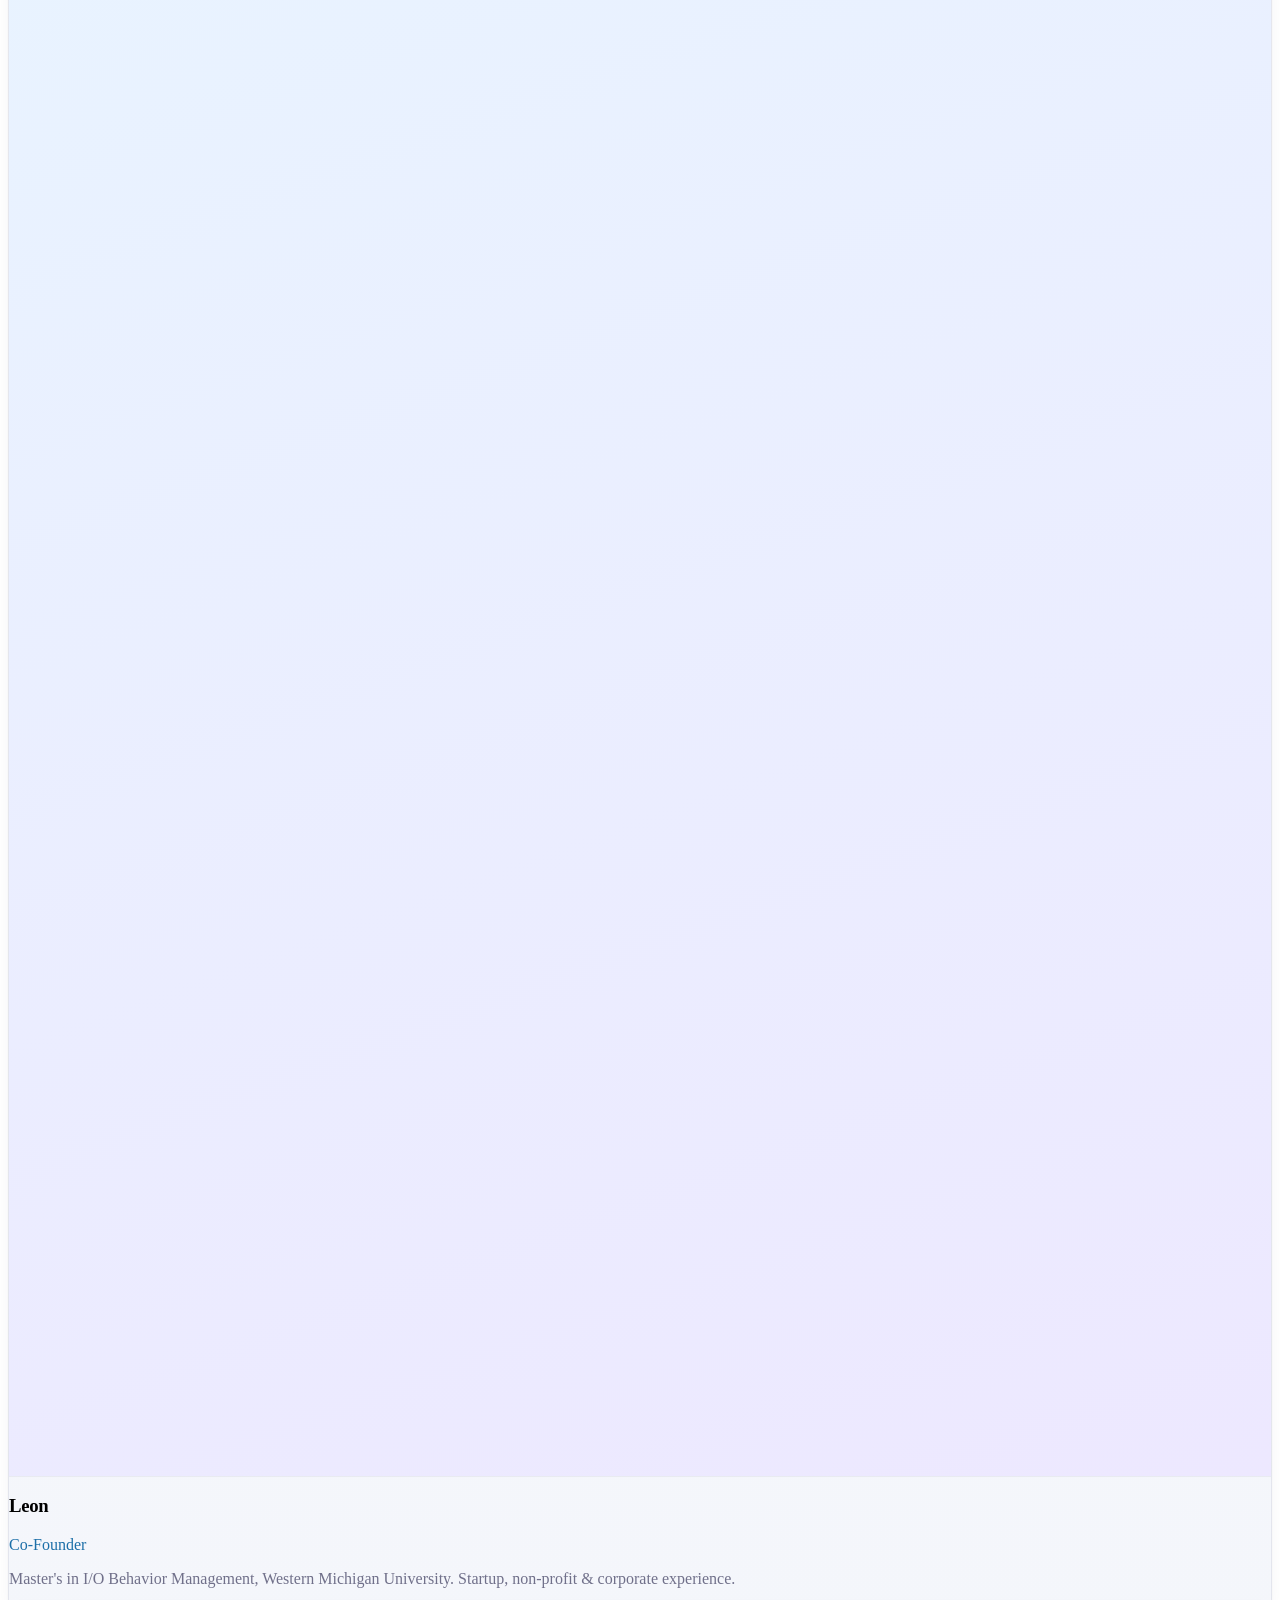
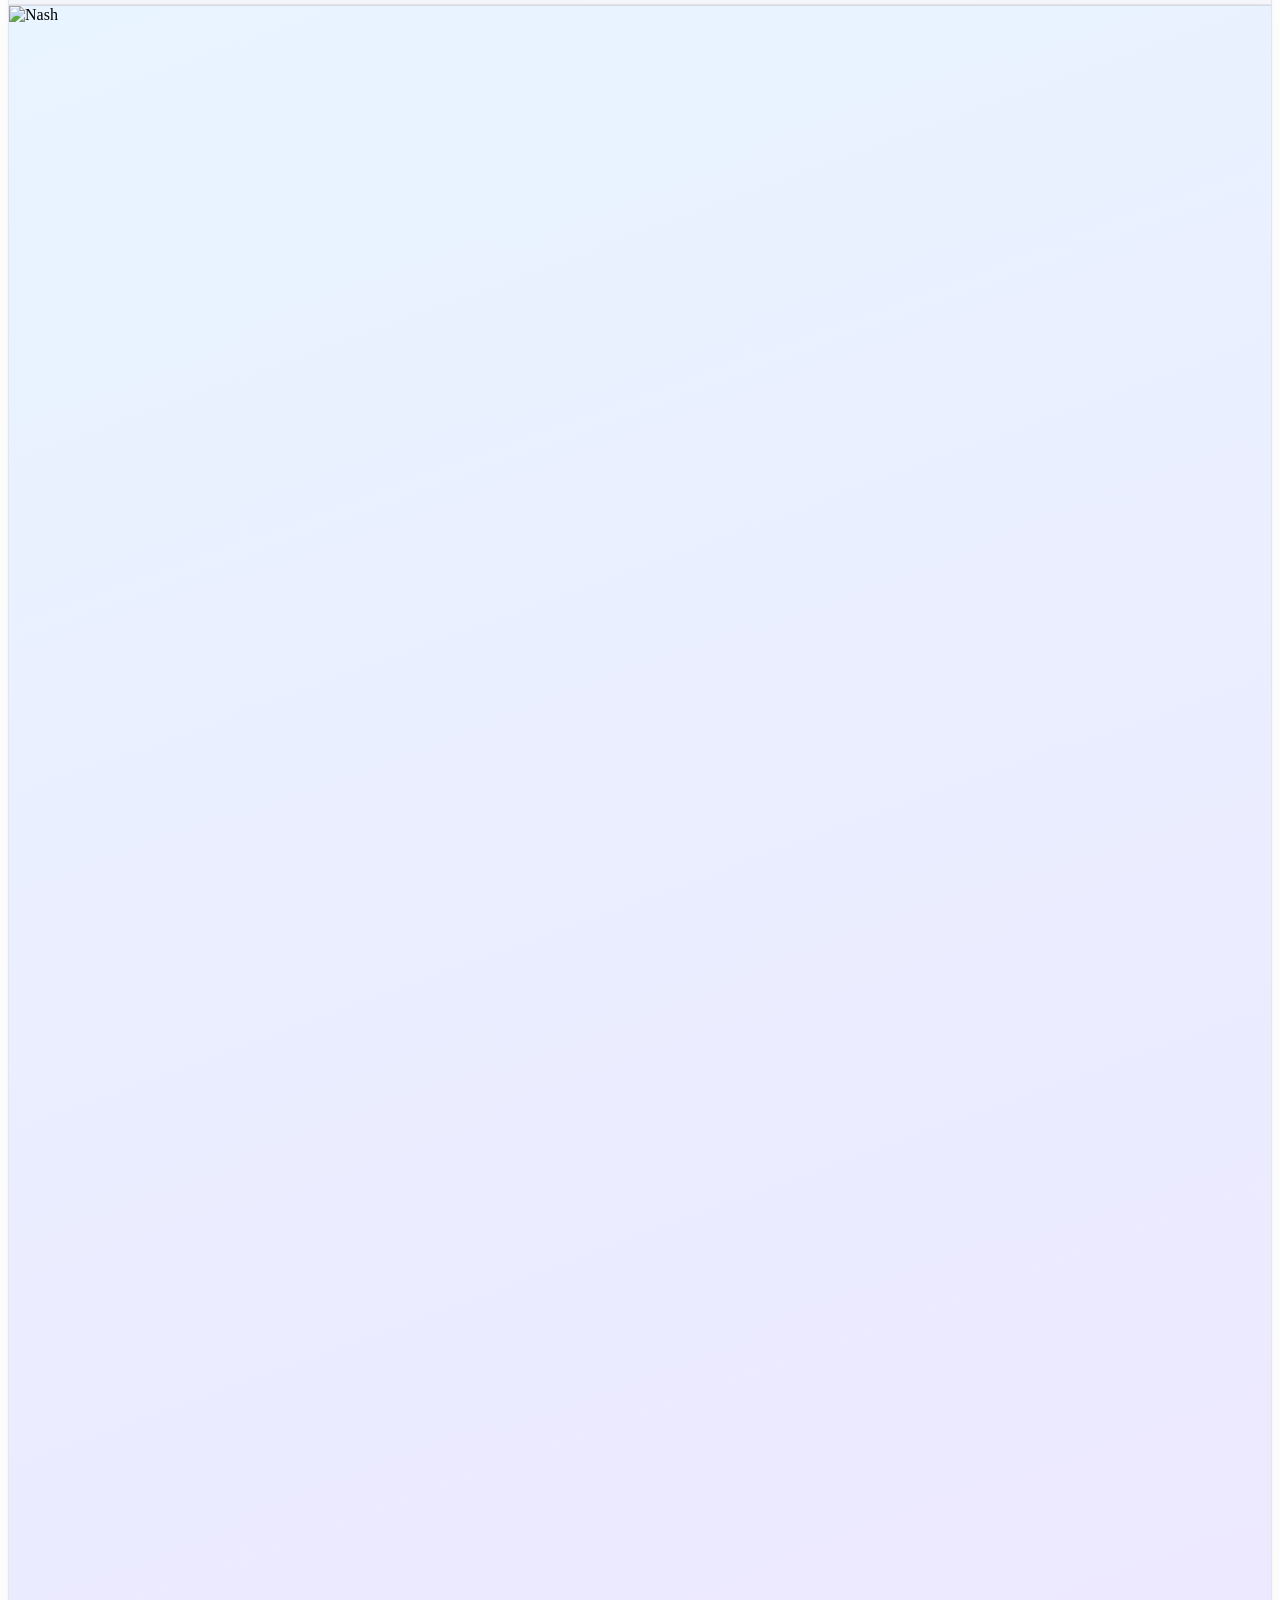
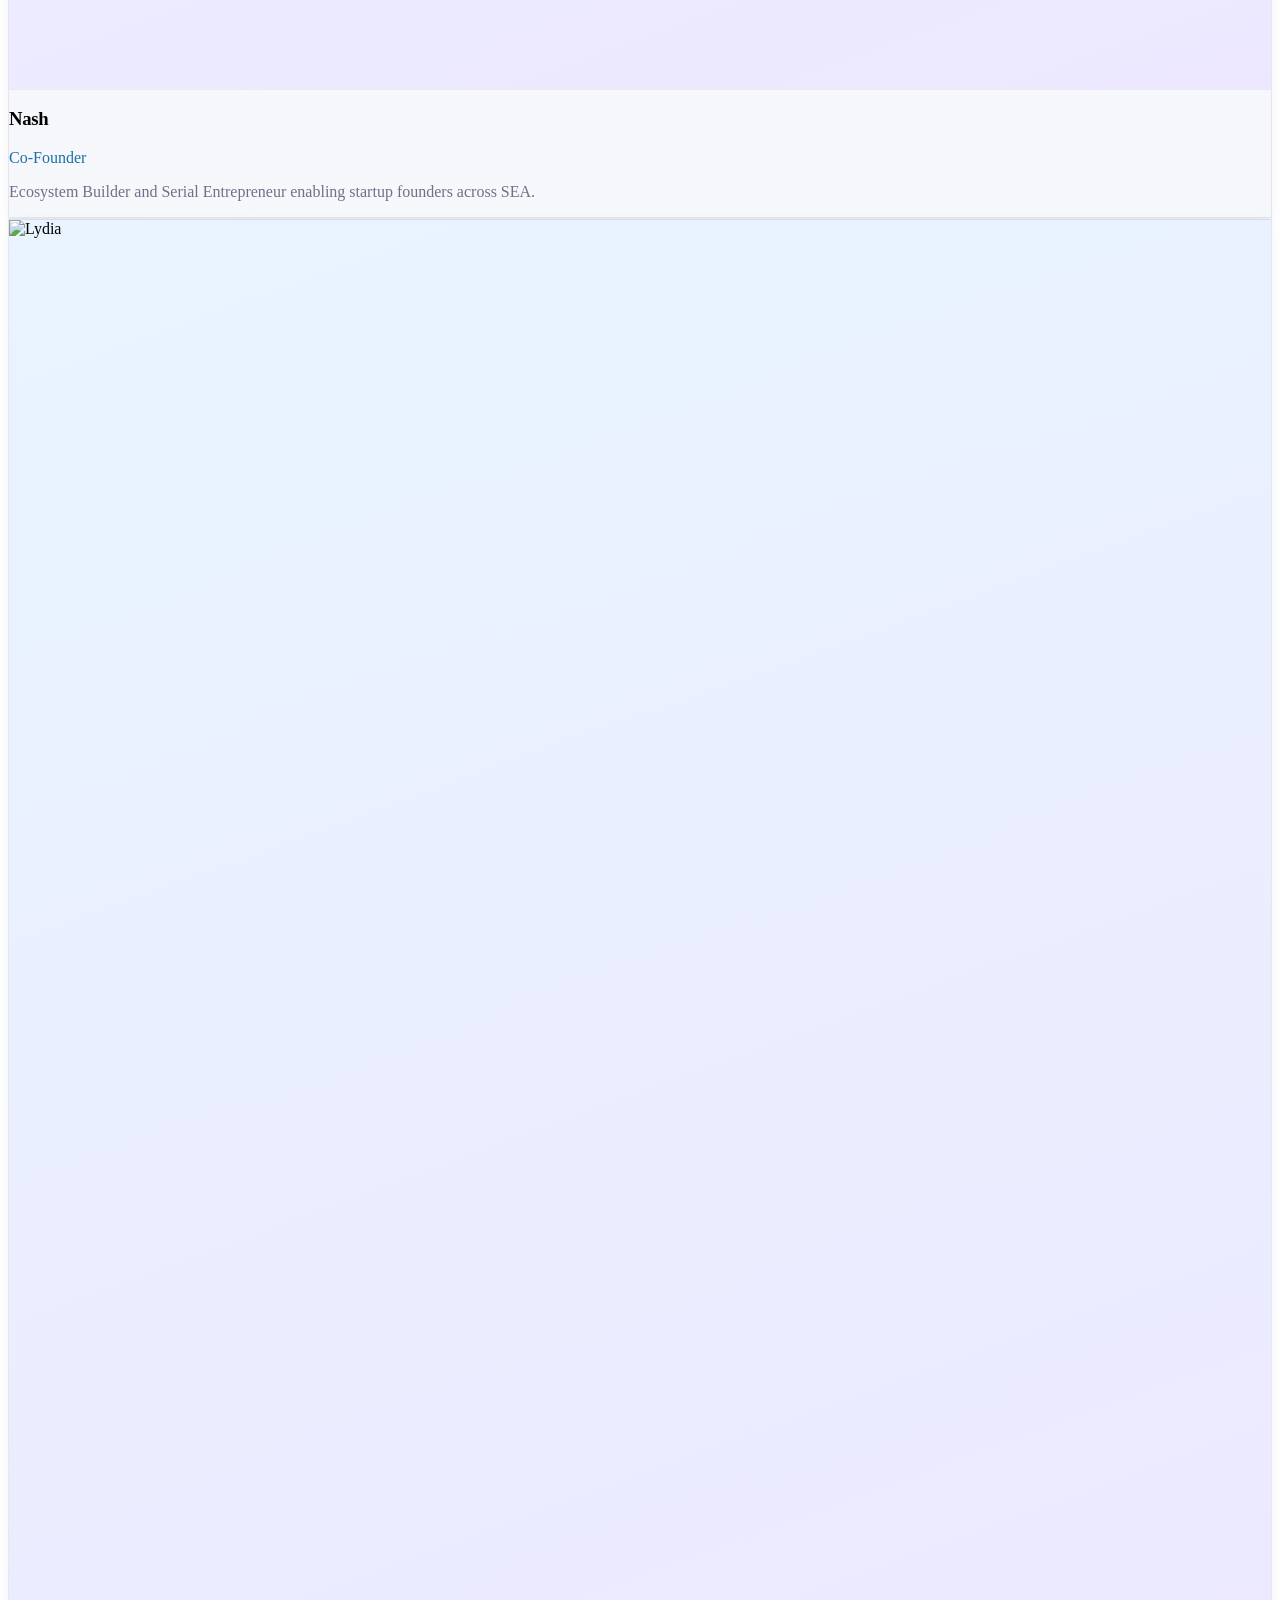
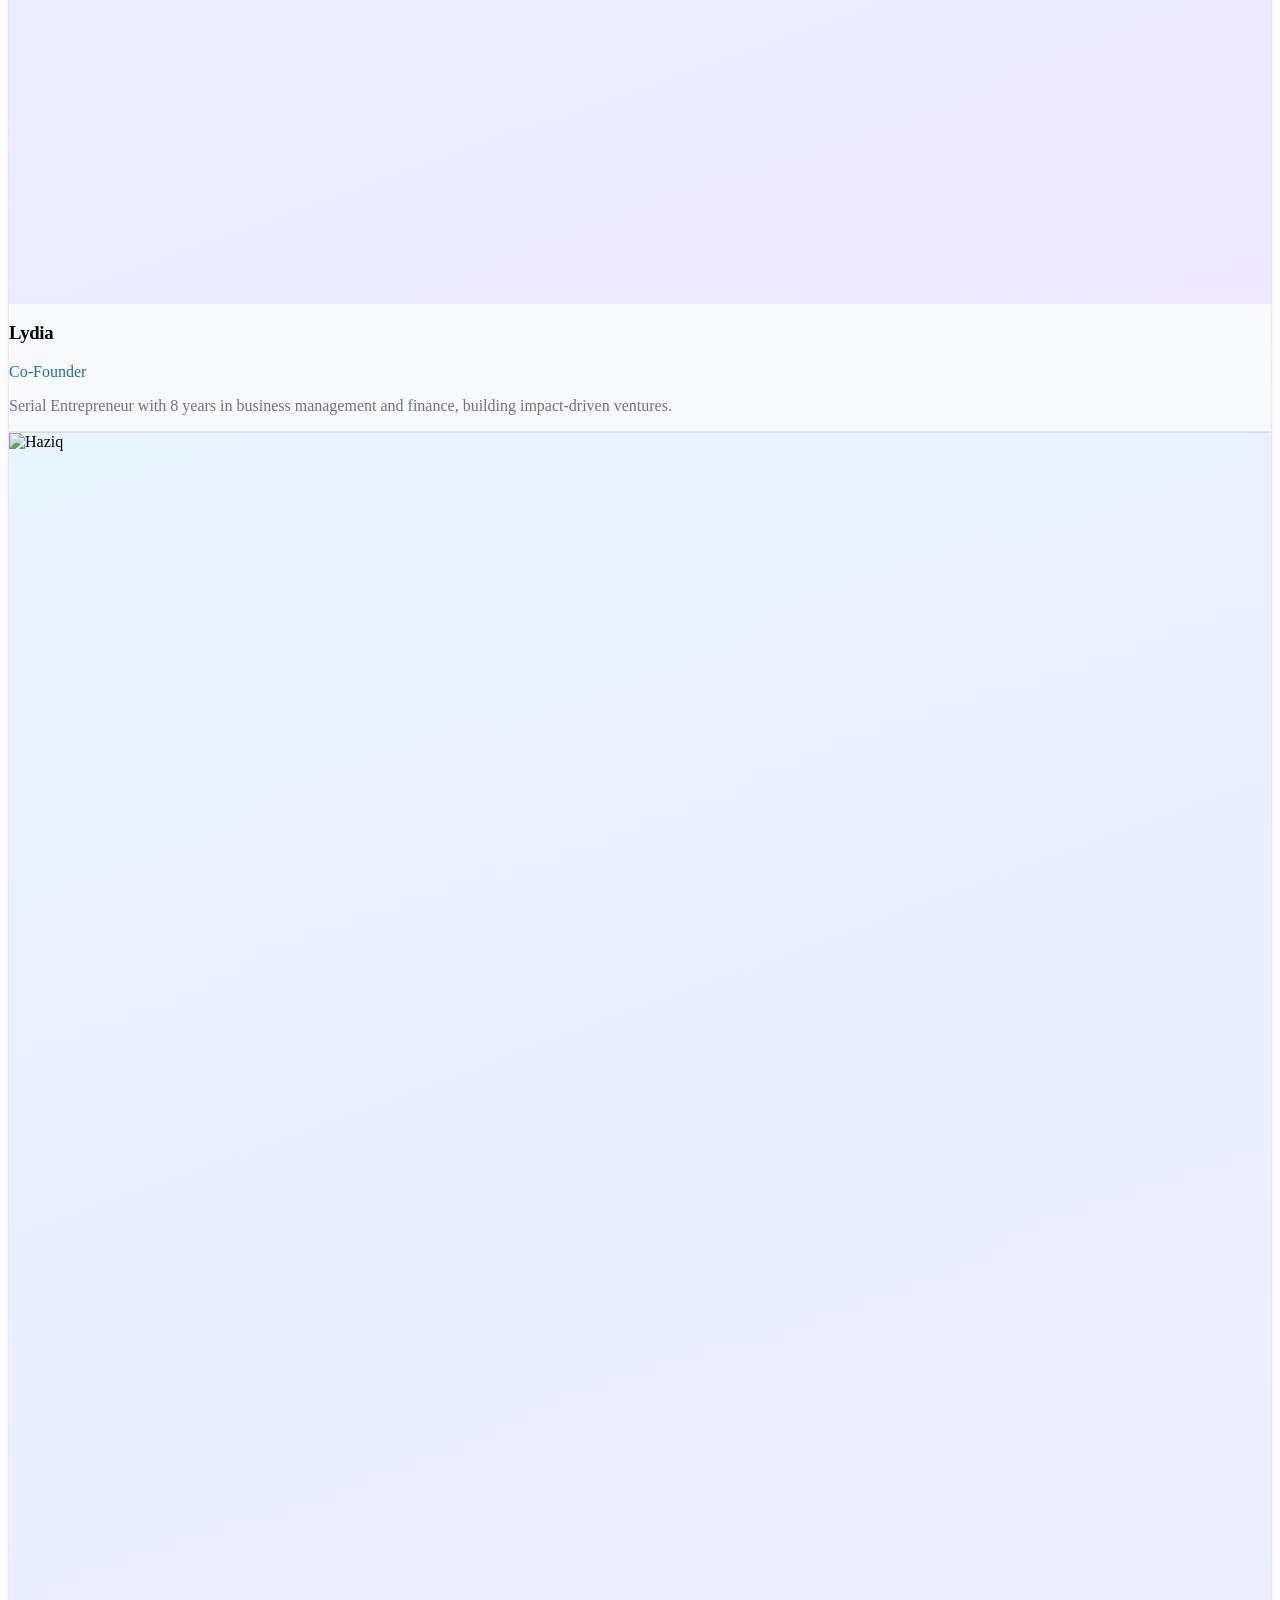
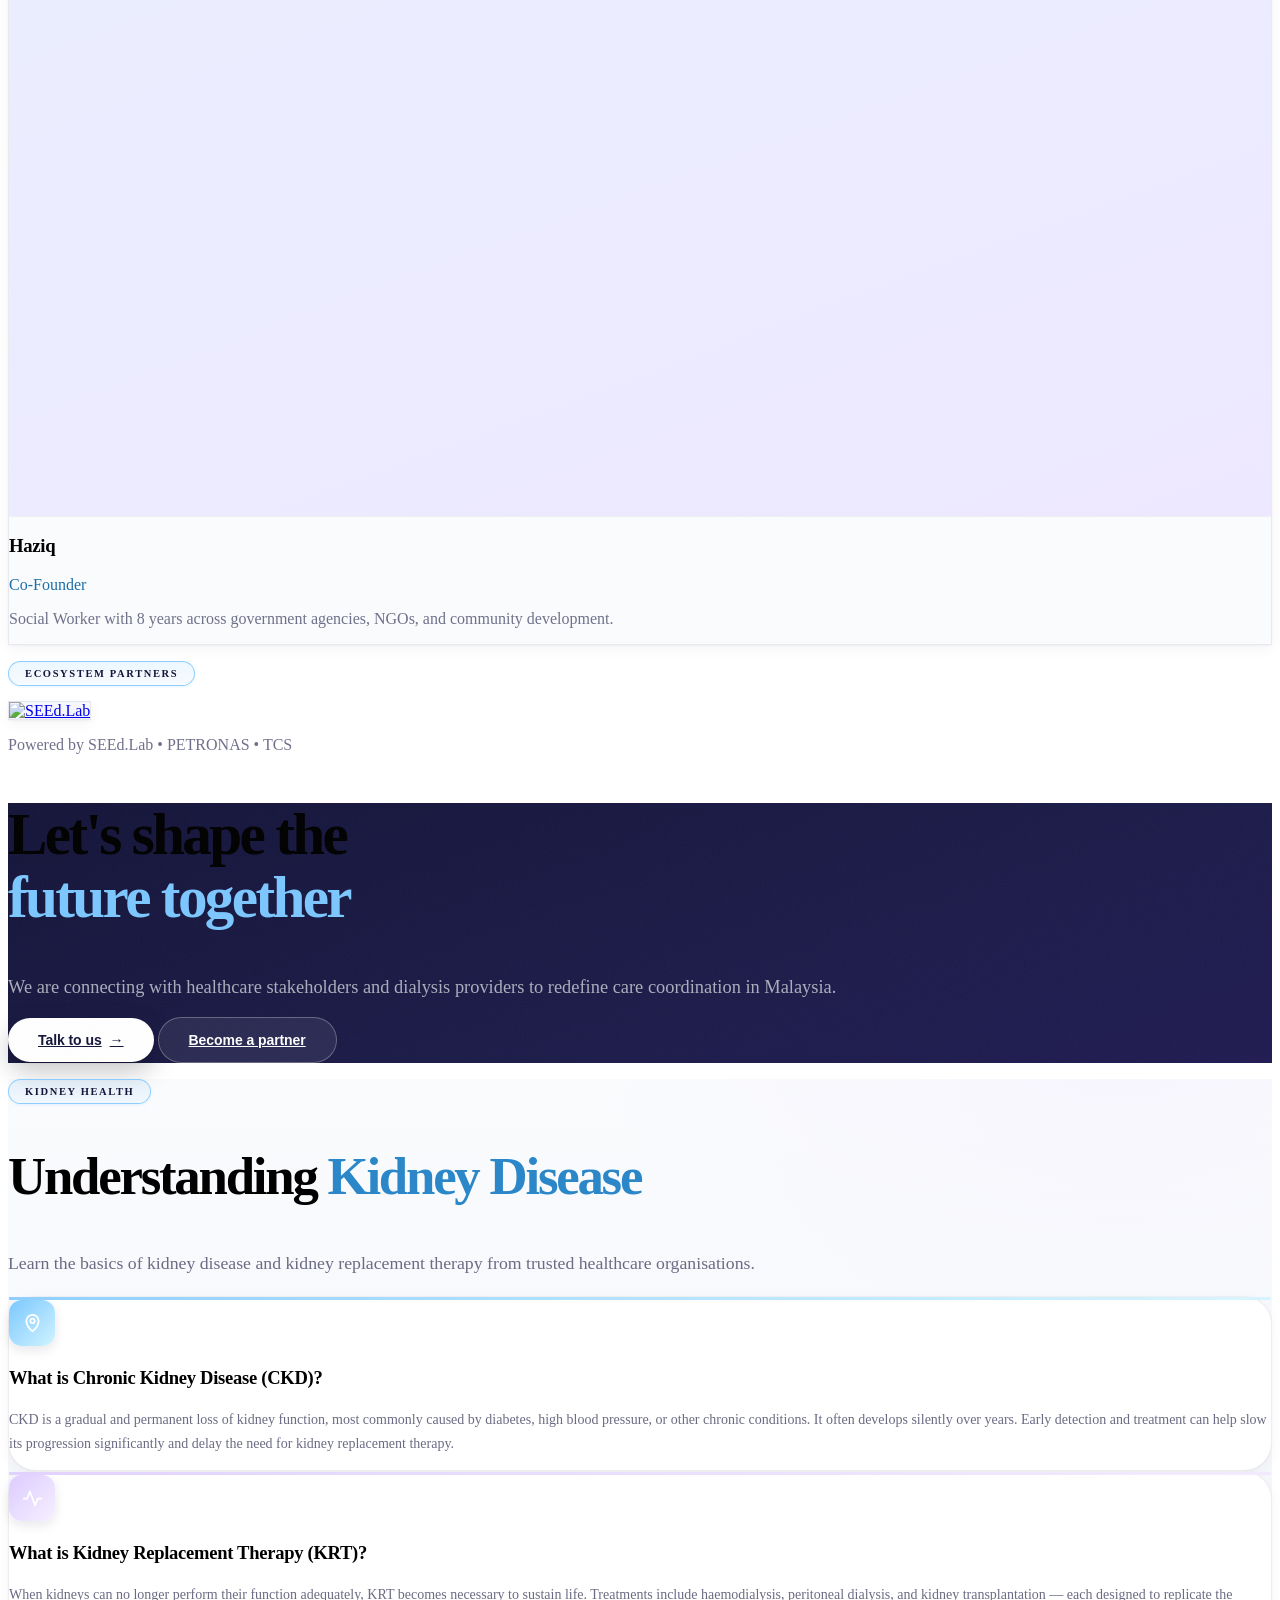
==== commit ab6cc7ce: "Update index.html" ====
--- a/index.html
+++ b/index.html
@@ -677,14 +677,14 @@
         </p>
 
         <div class="rise flex flex-col sm:flex-row gap-3 justify-center items-center" style="--d:.46s;">
-            <a href="https://wa.me/601176300502?text=Hai%20Degup,%20saya%20ingin%20mendapatkan%20maklumat%20lanjut%20mengenai%20perkhidmatan%20anda."
+            <a href="https://degup.my/booking"
                target="_blank" rel="noopener noreferrer"
                class="btn btn-white w-full sm:w-auto">
-                Talk to Us
+                Find a Dialysis Slot
             </a>
-            <a href="https://www.youtube.com/watch?v=brxf_f5mjm4" target="_blank" rel="noopener noreferrer"
+            <a href="https://wa.me/601176300502?text=Hai%20Degup,%20saya%20ingin%20mendapatkan%20maklumat%20lanjut%20mengenai%20perkhidmatan%20anda." target="_blank" rel="noopener noreferrer"
                class="btn btn-glass w-full sm:w-auto">
-                See our story <span class="btn-arrow">→</span>
+                Talk to Us! <span class="btn-arrow">→</span>
             </a>
         </div>
     </div>
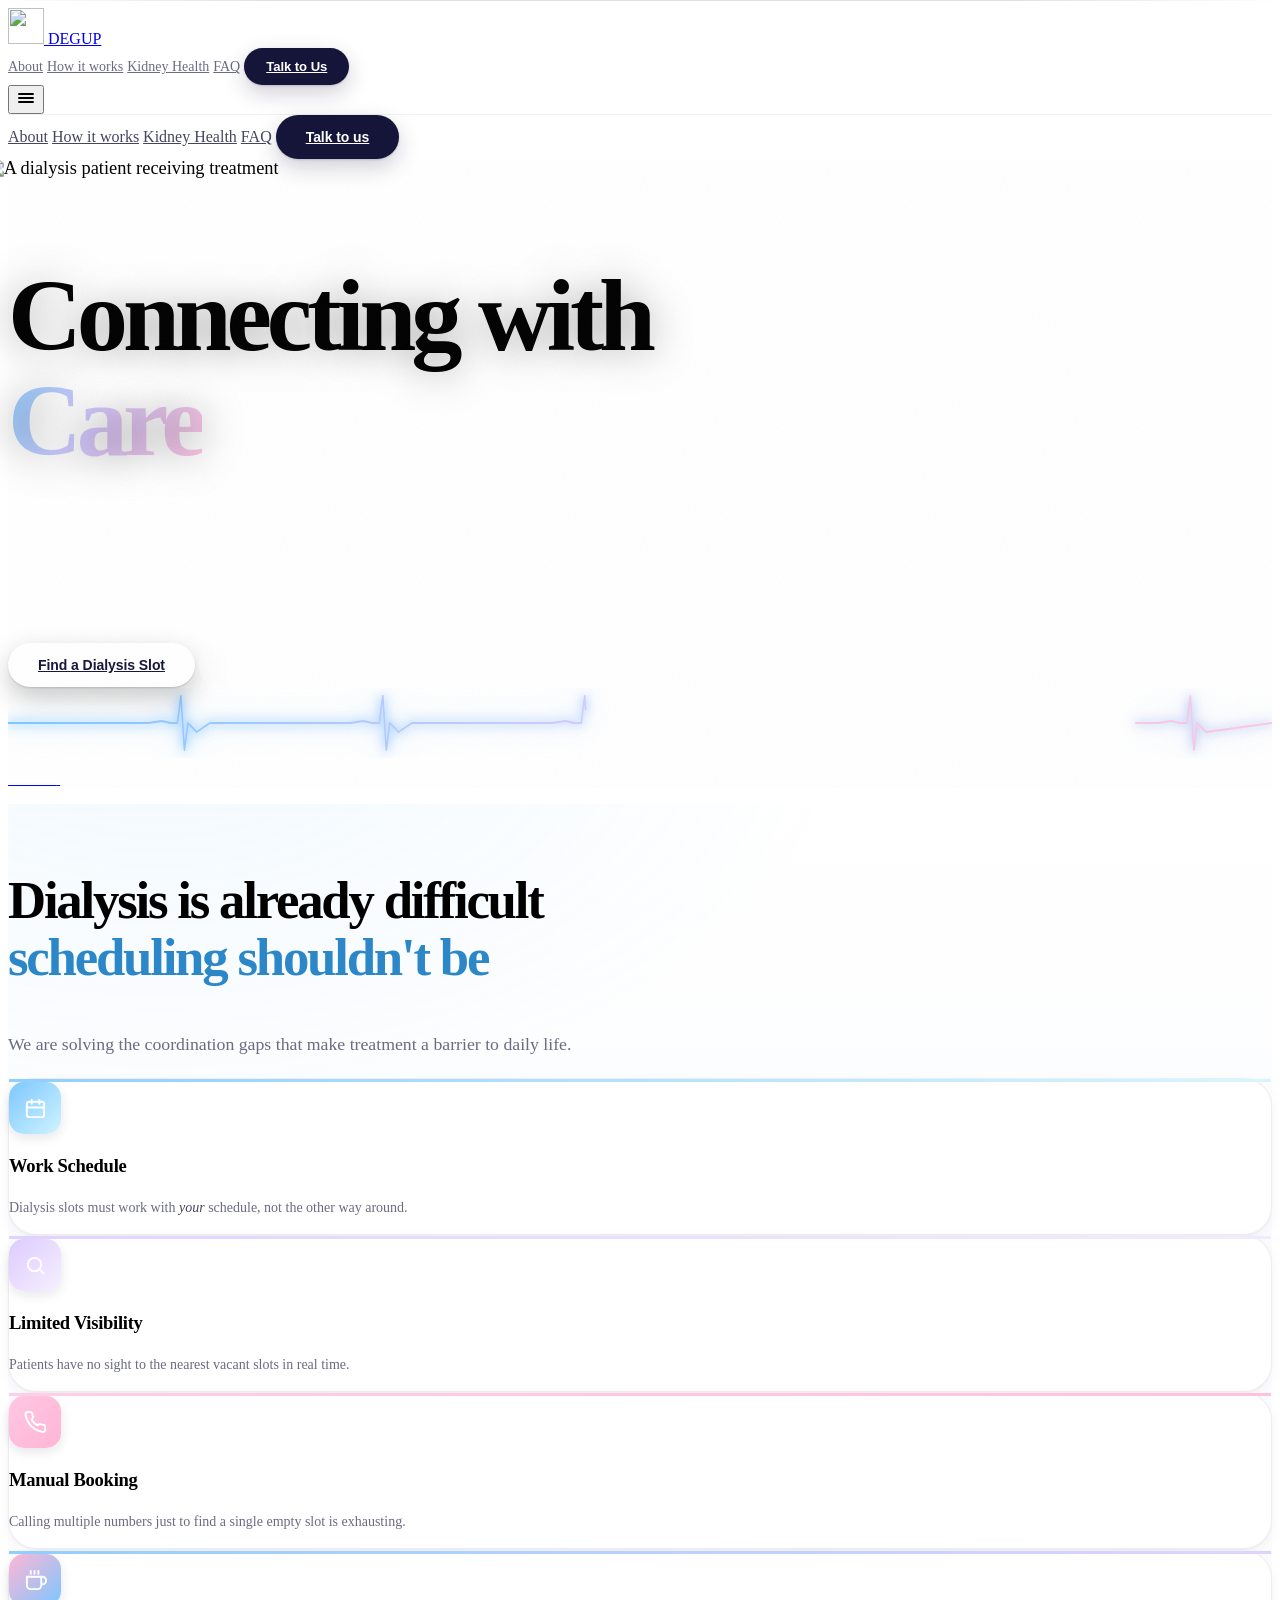
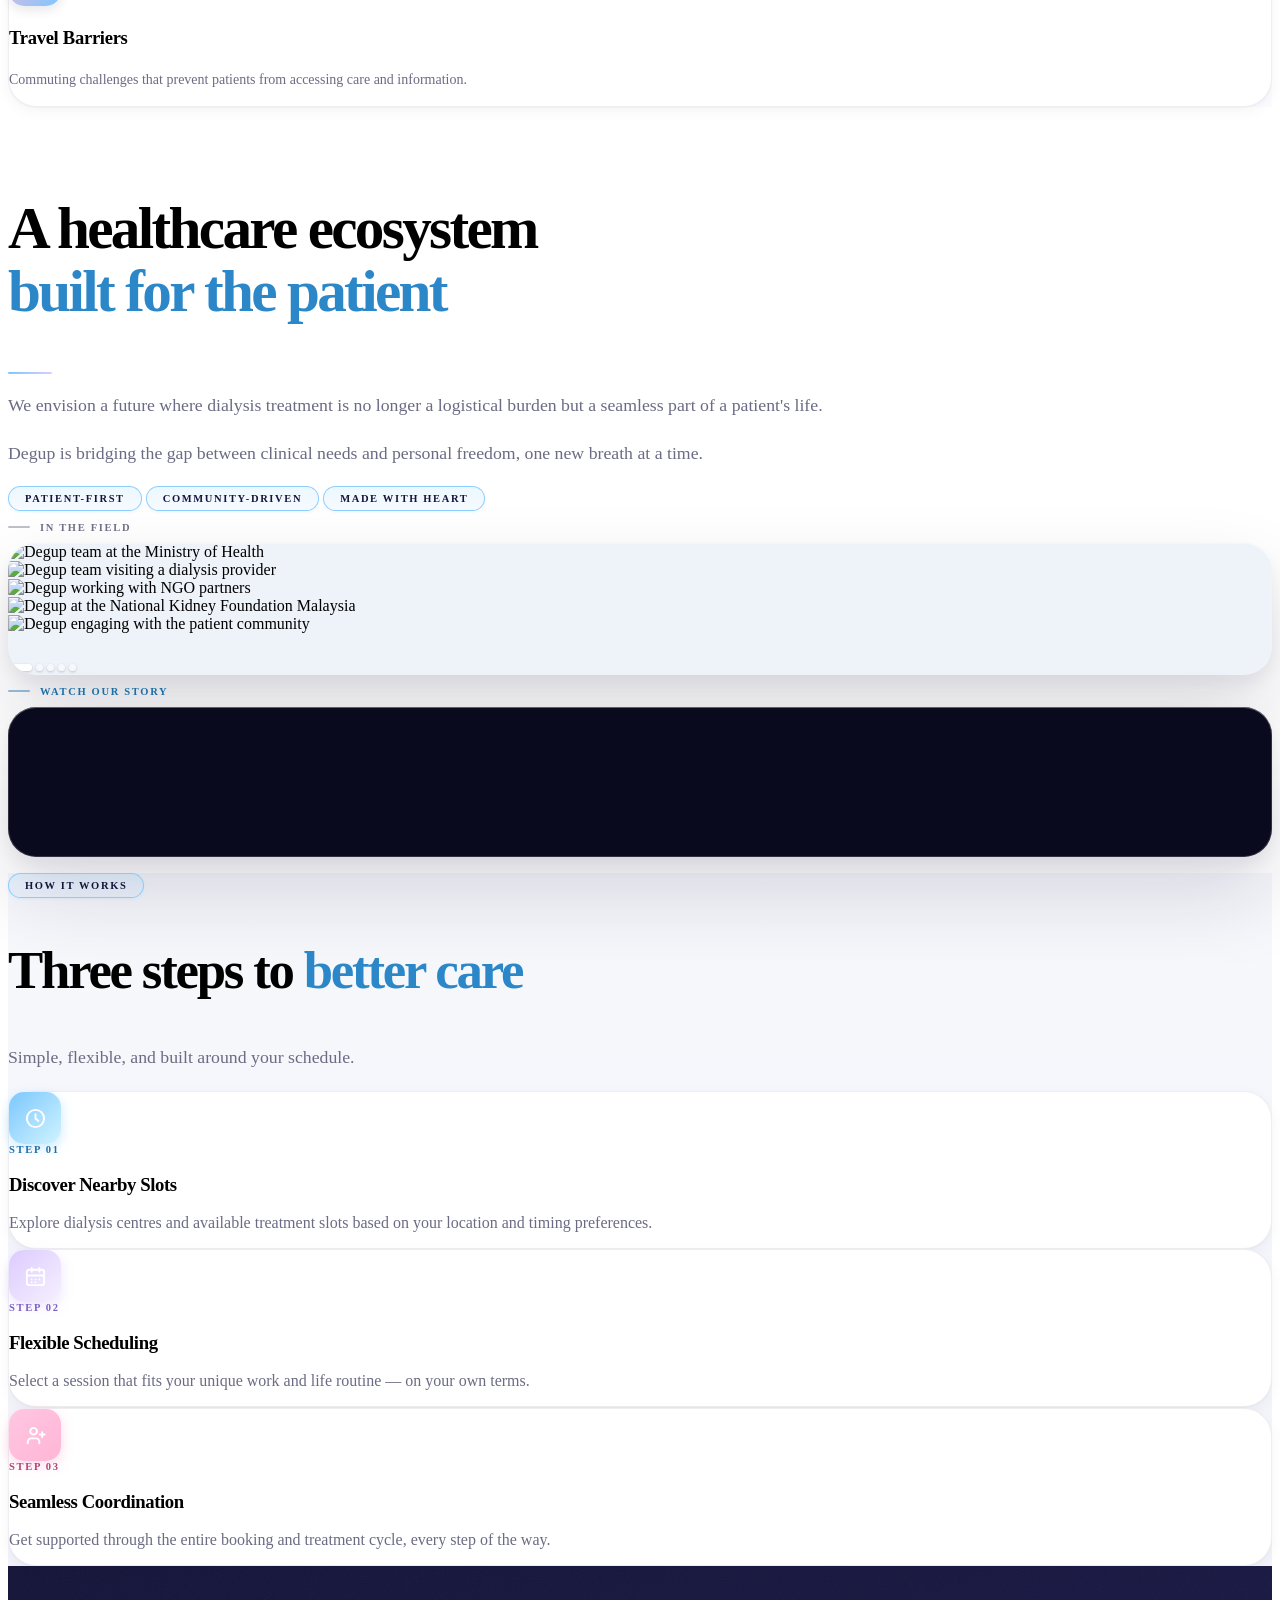
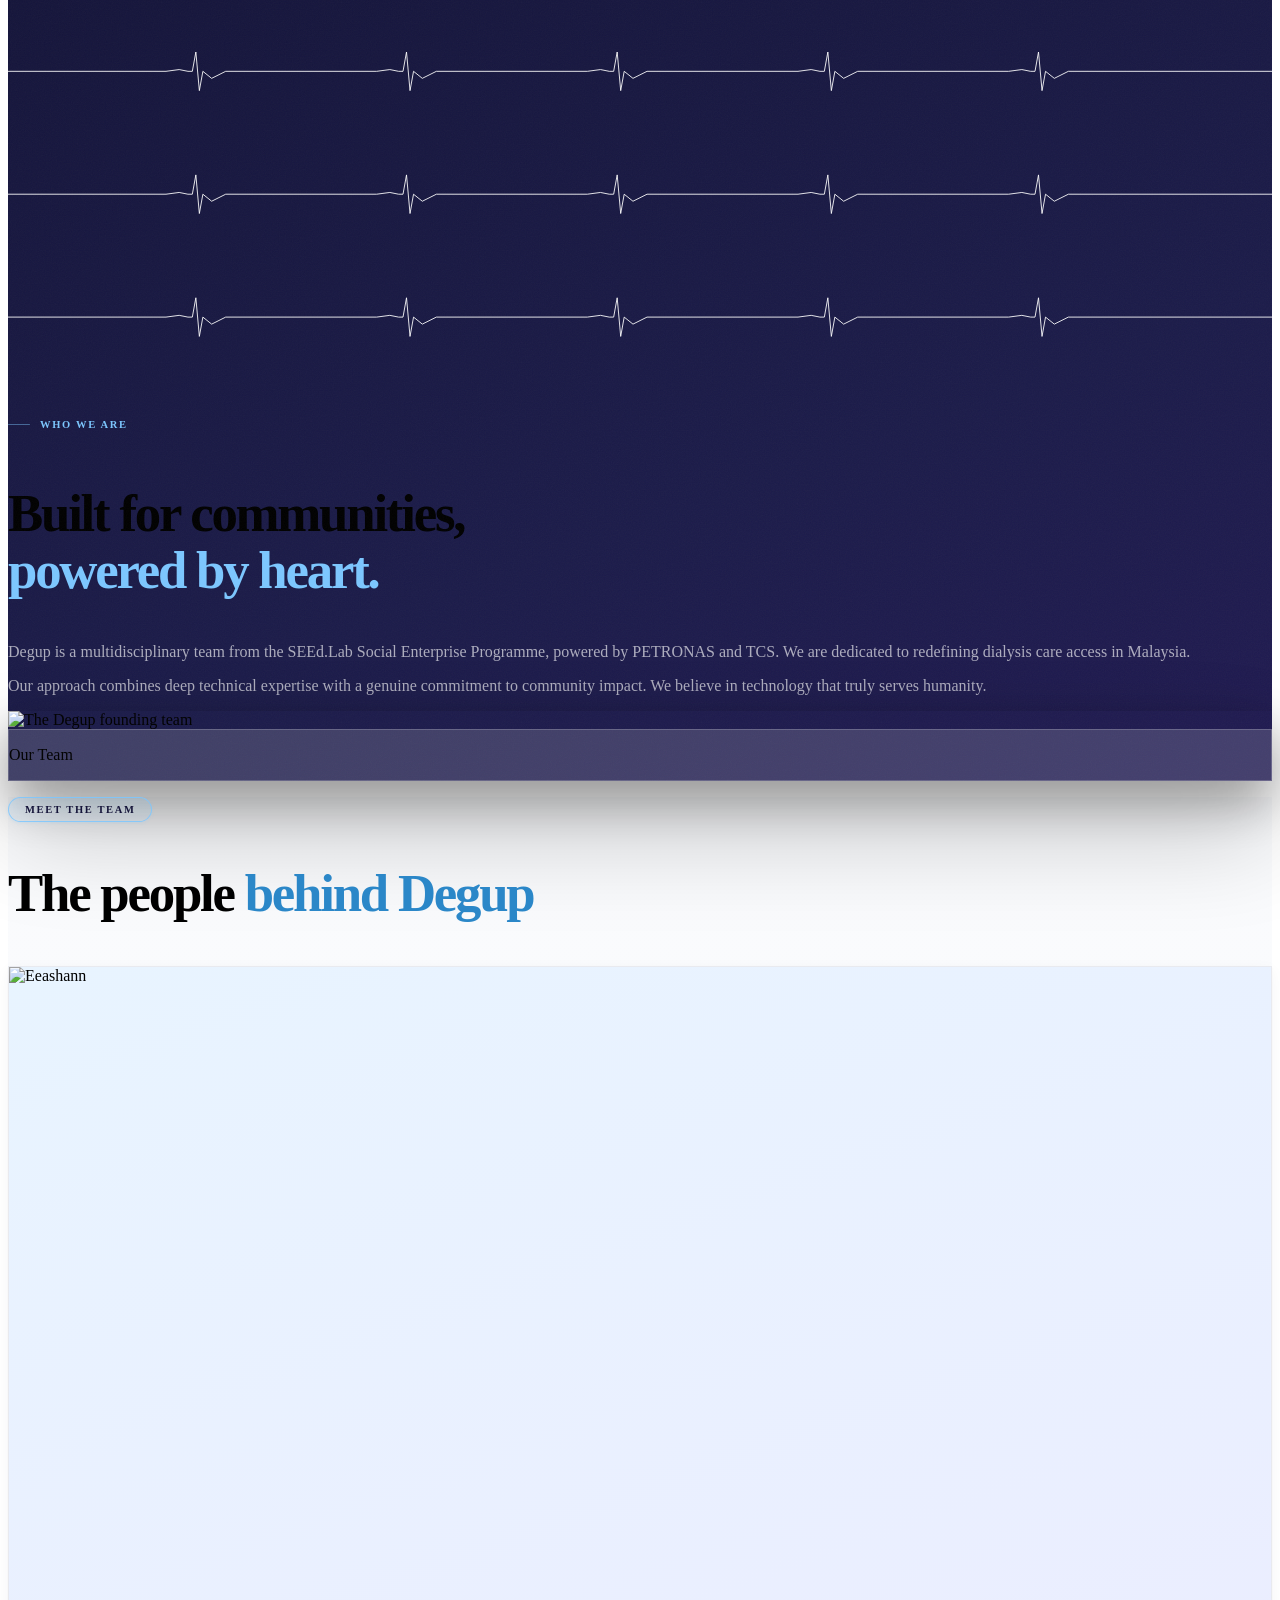
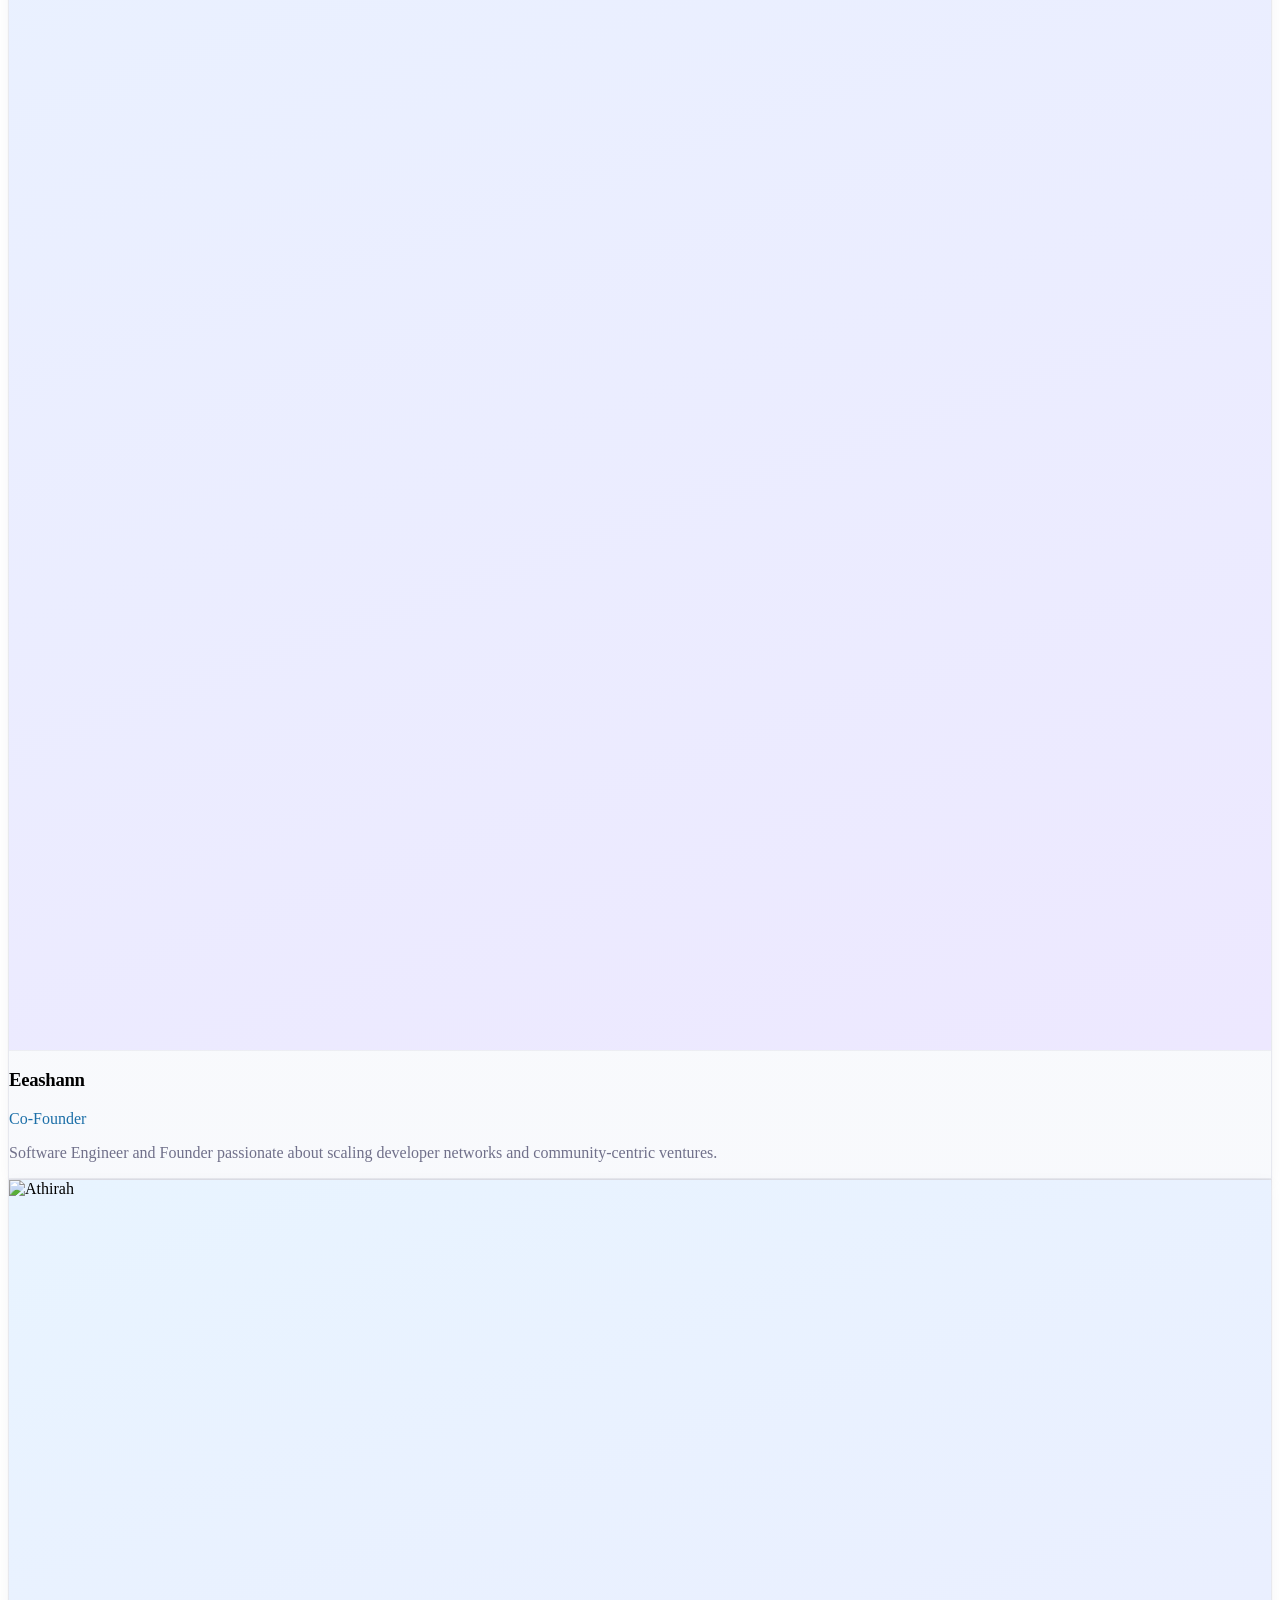
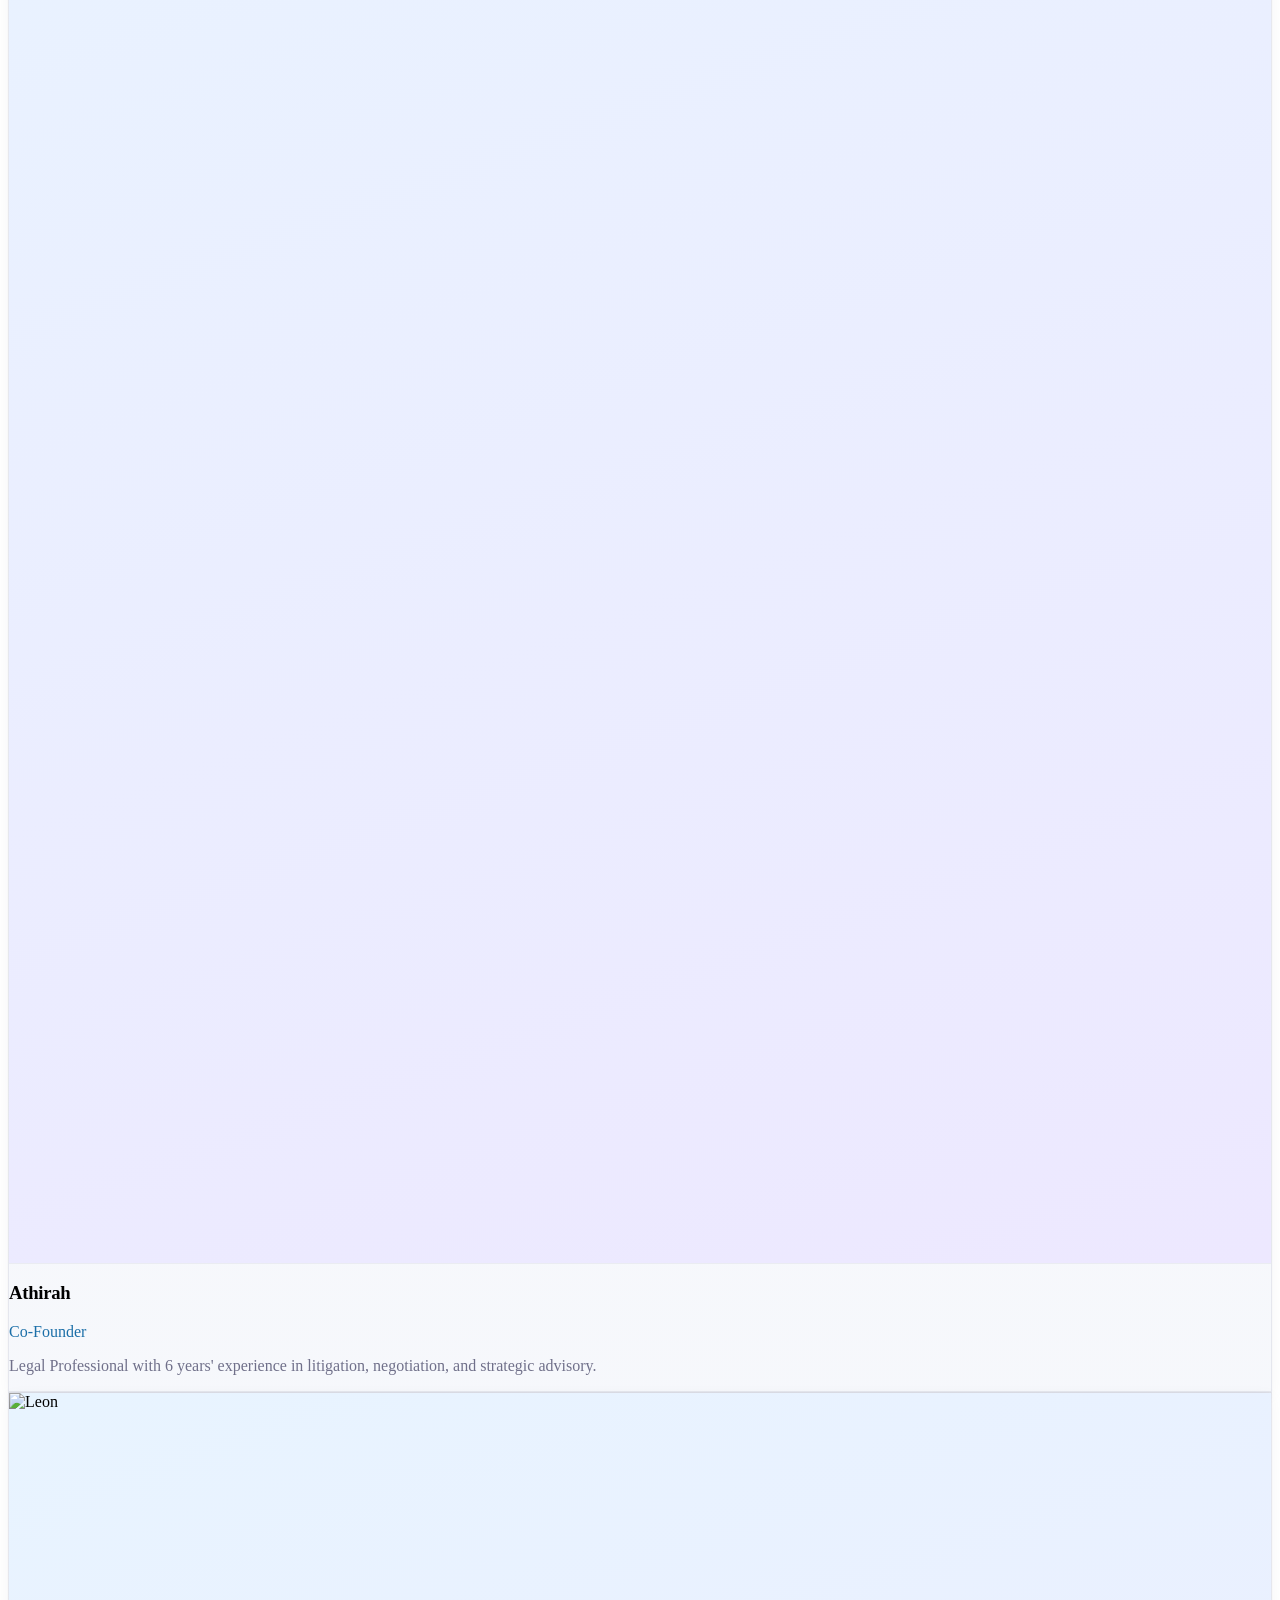
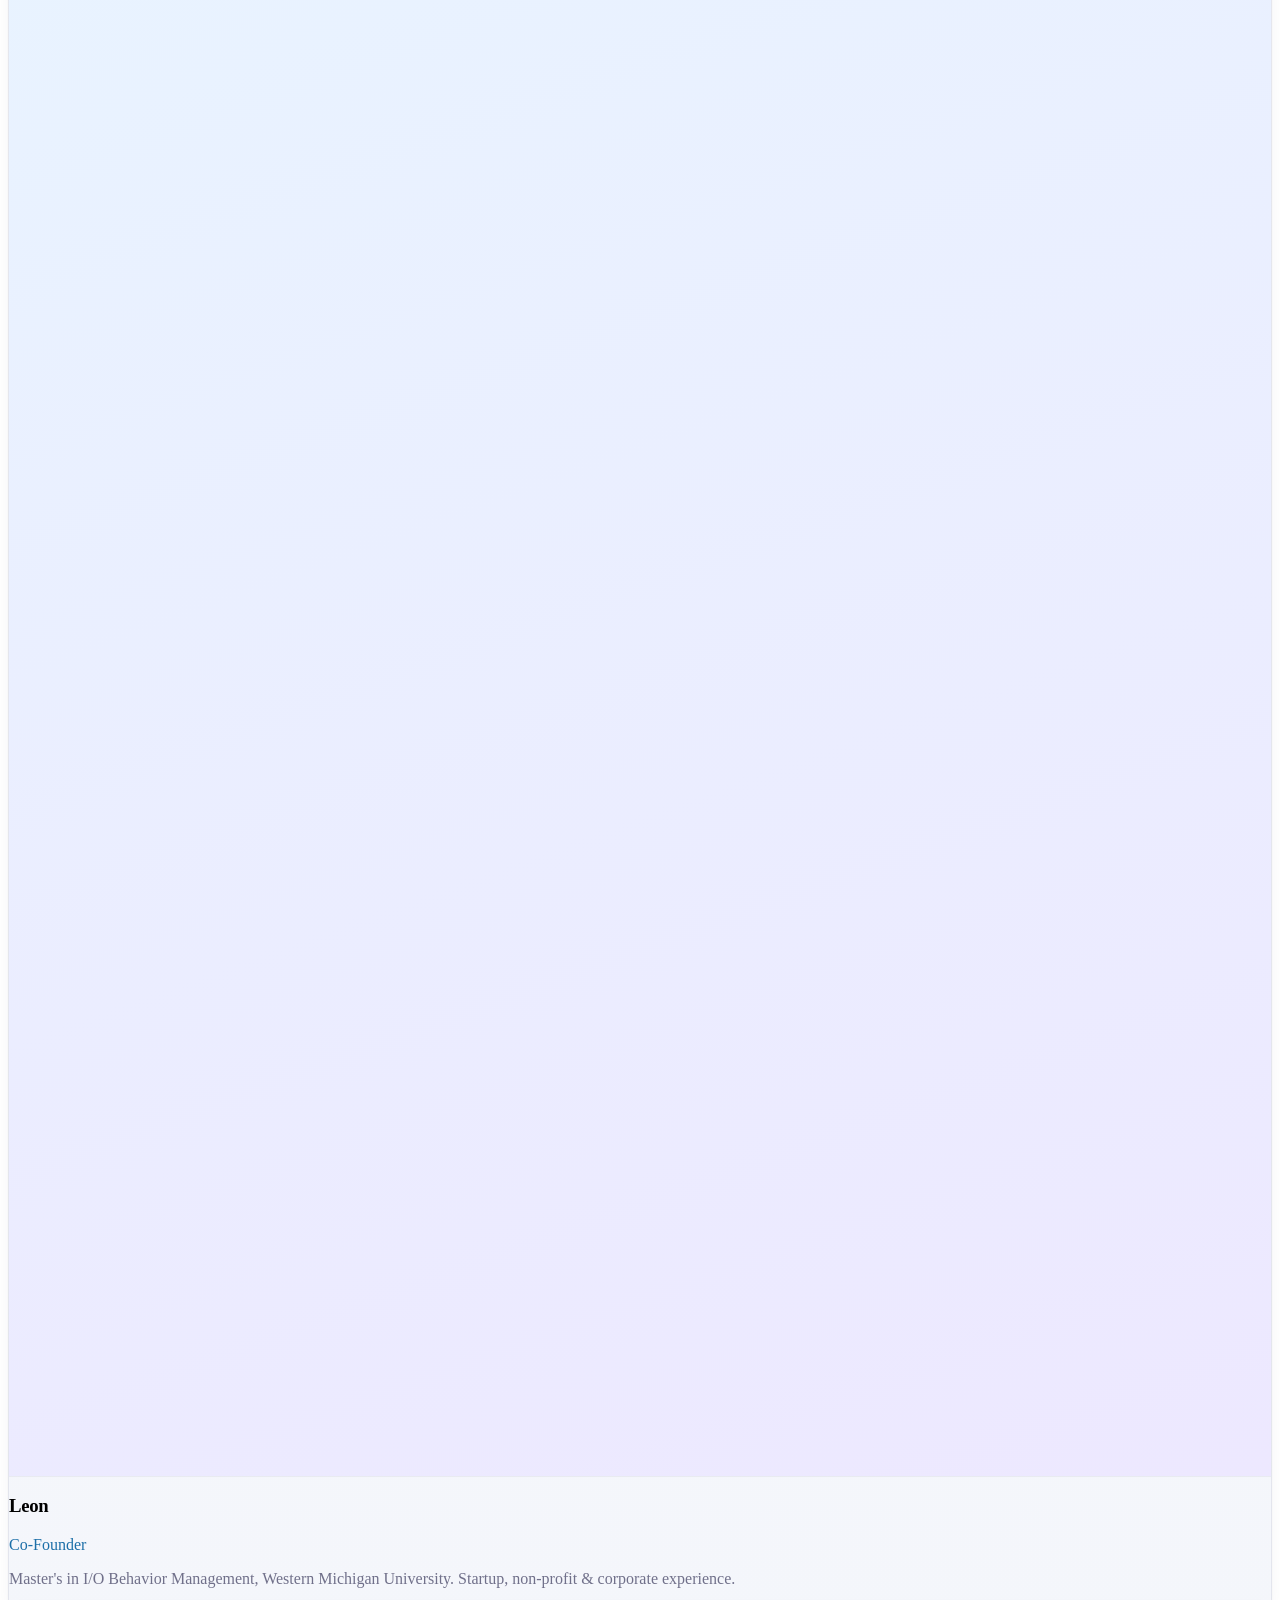
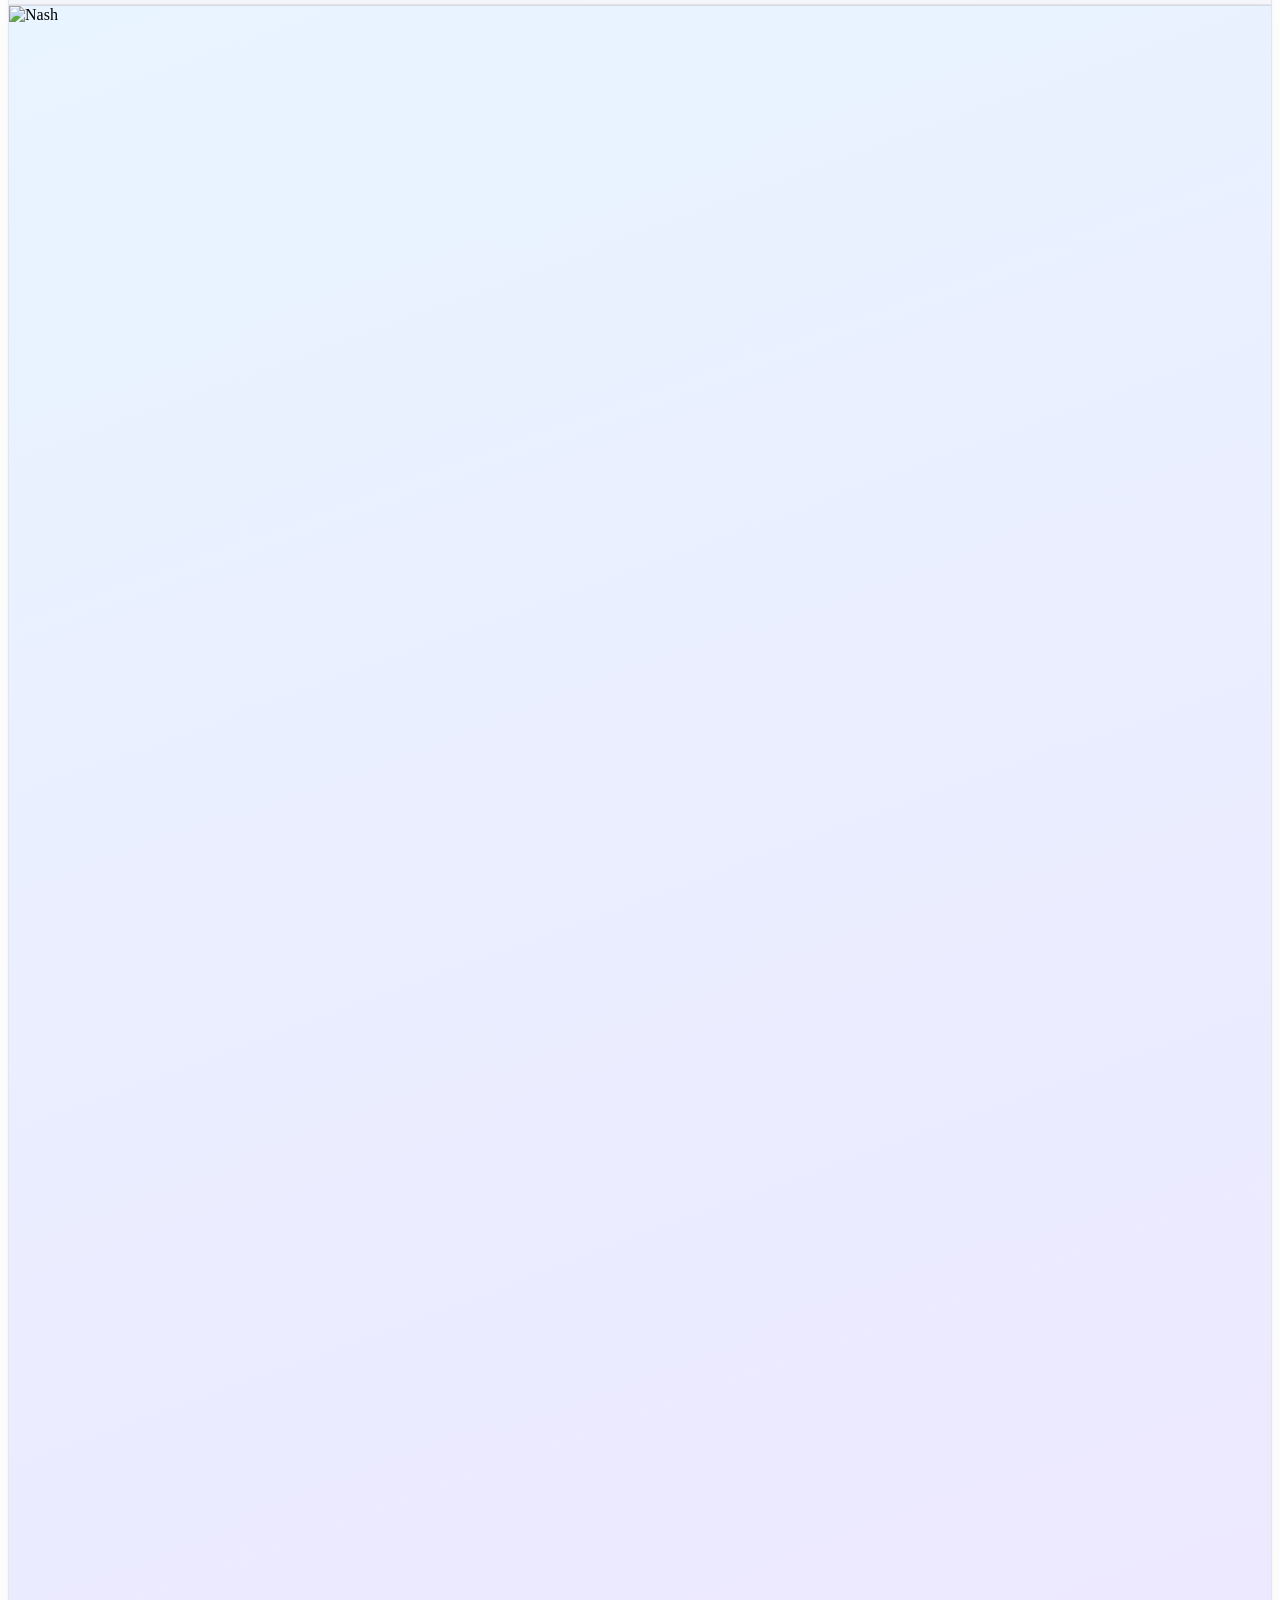
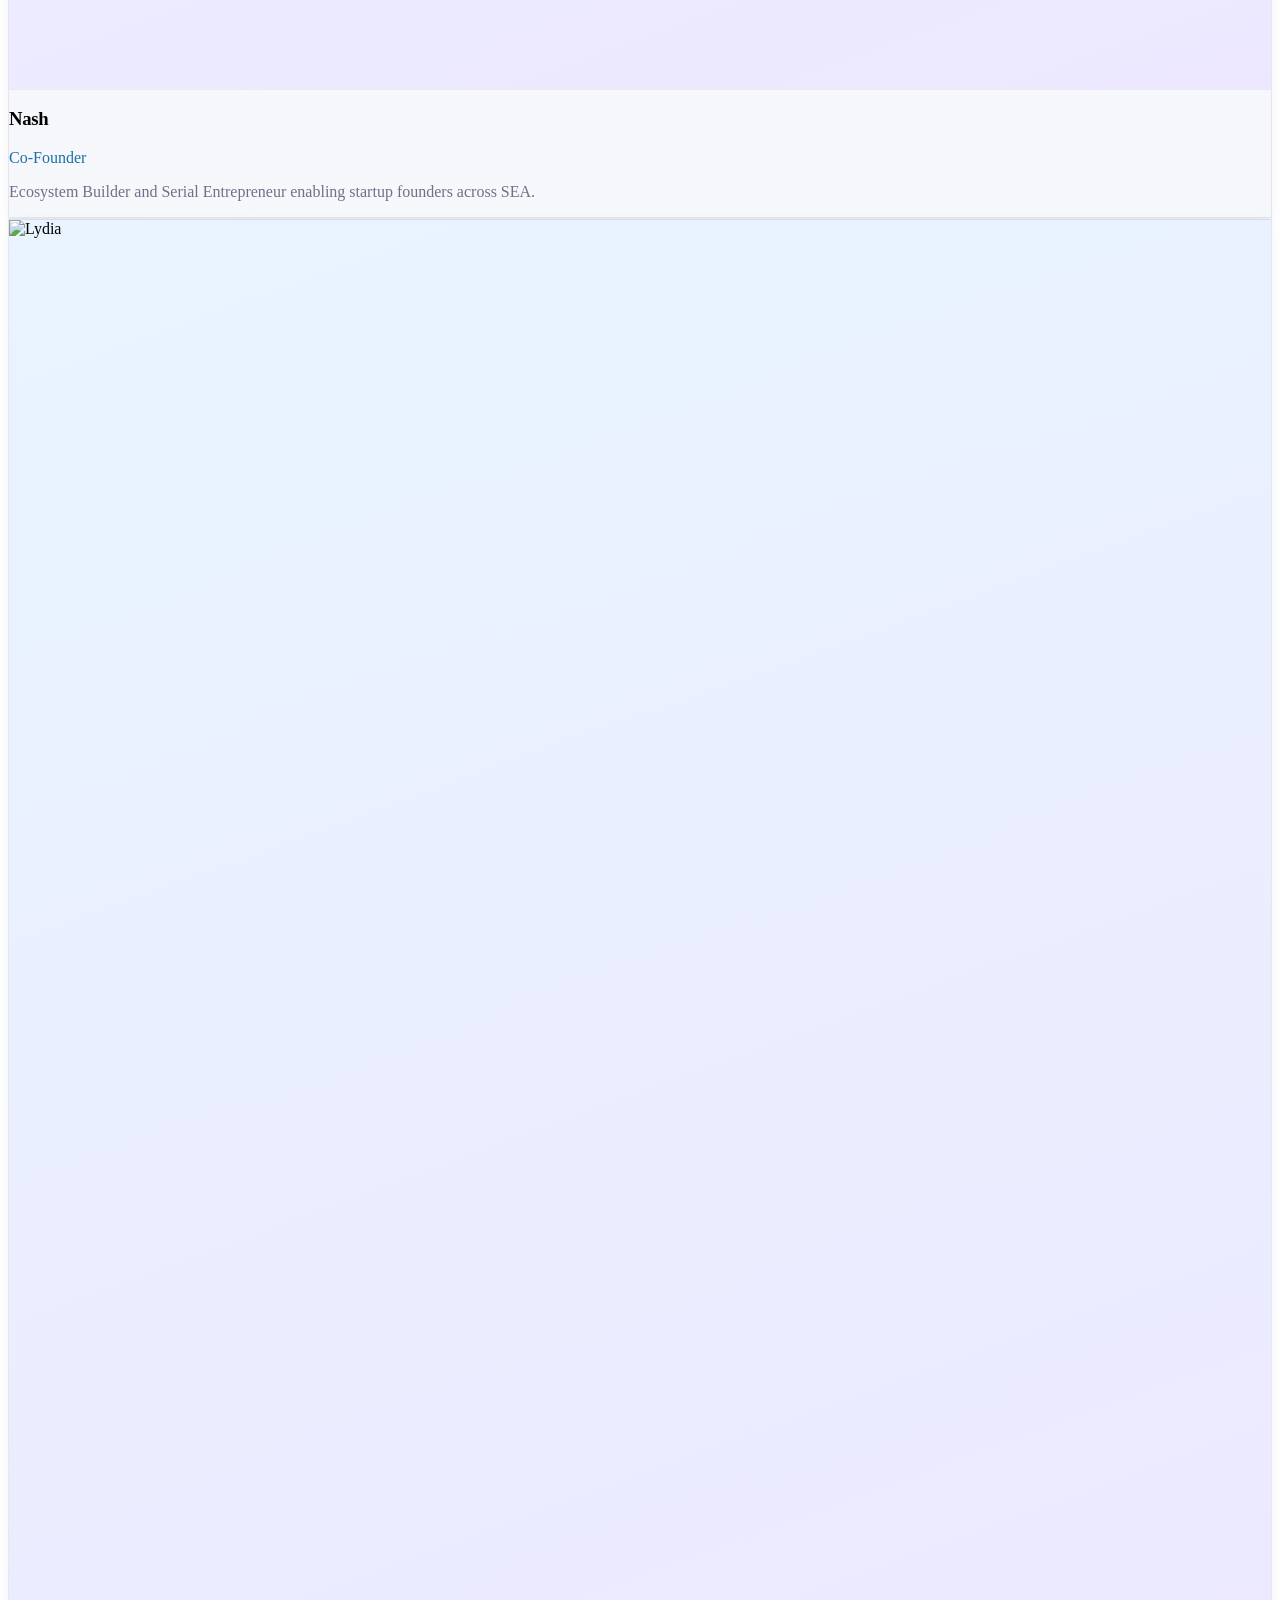
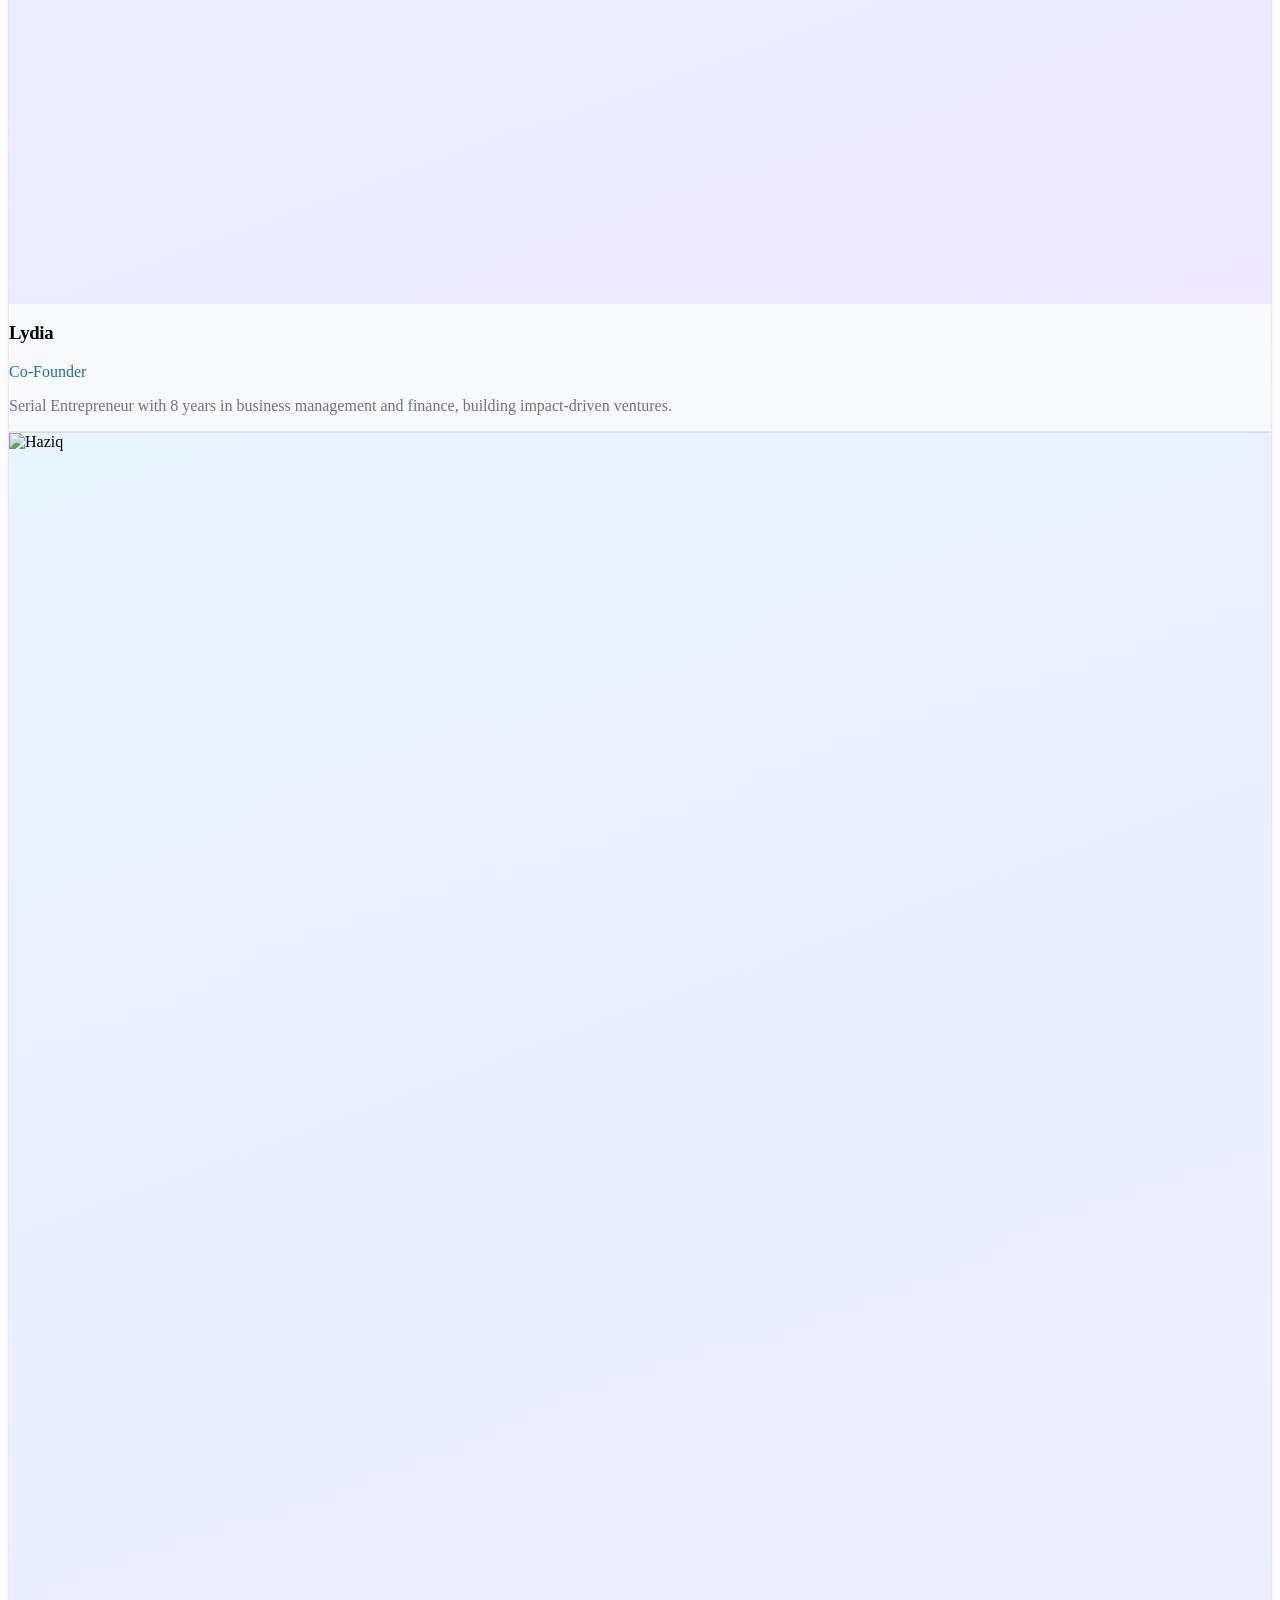
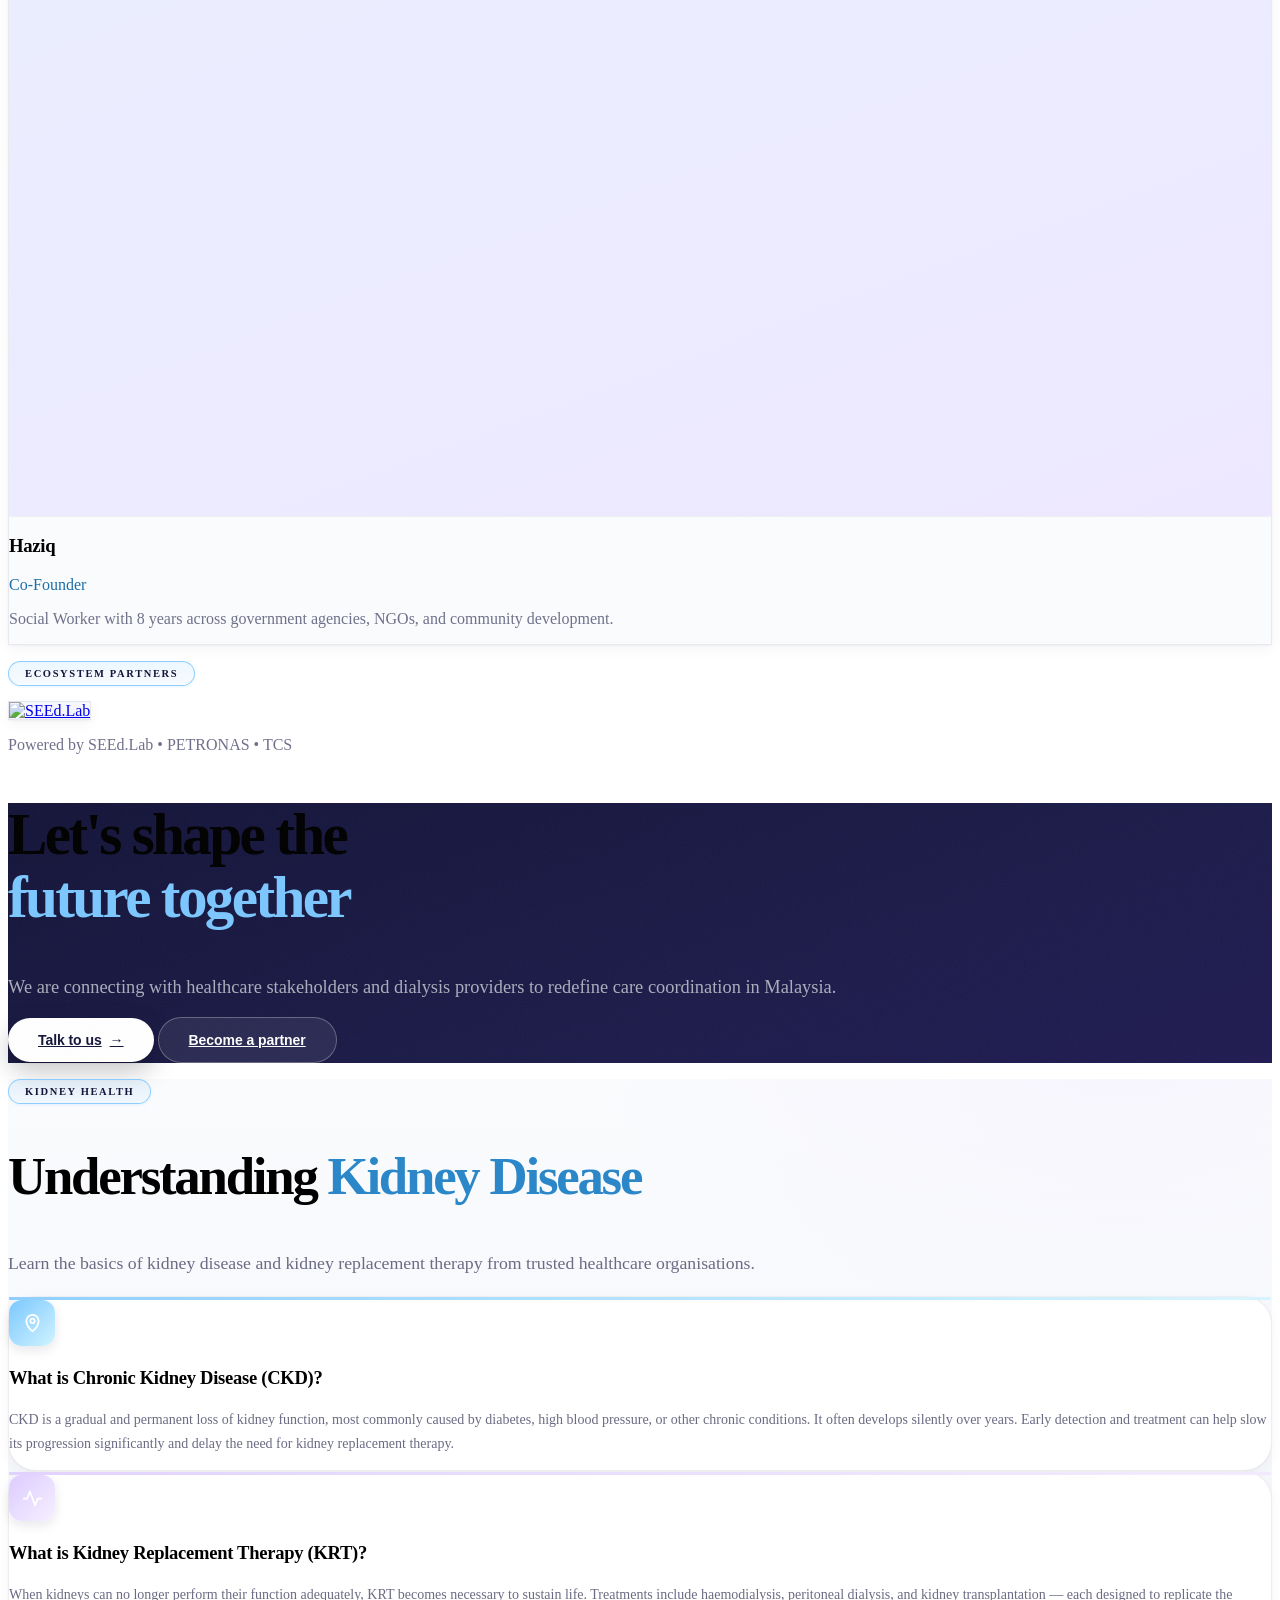
==== commit 76e020b0: "Update index.html" ====
--- a/index.html
+++ b/index.html
@@ -1628,4 +1628,3 @@
 
 </body>
 </html>
-
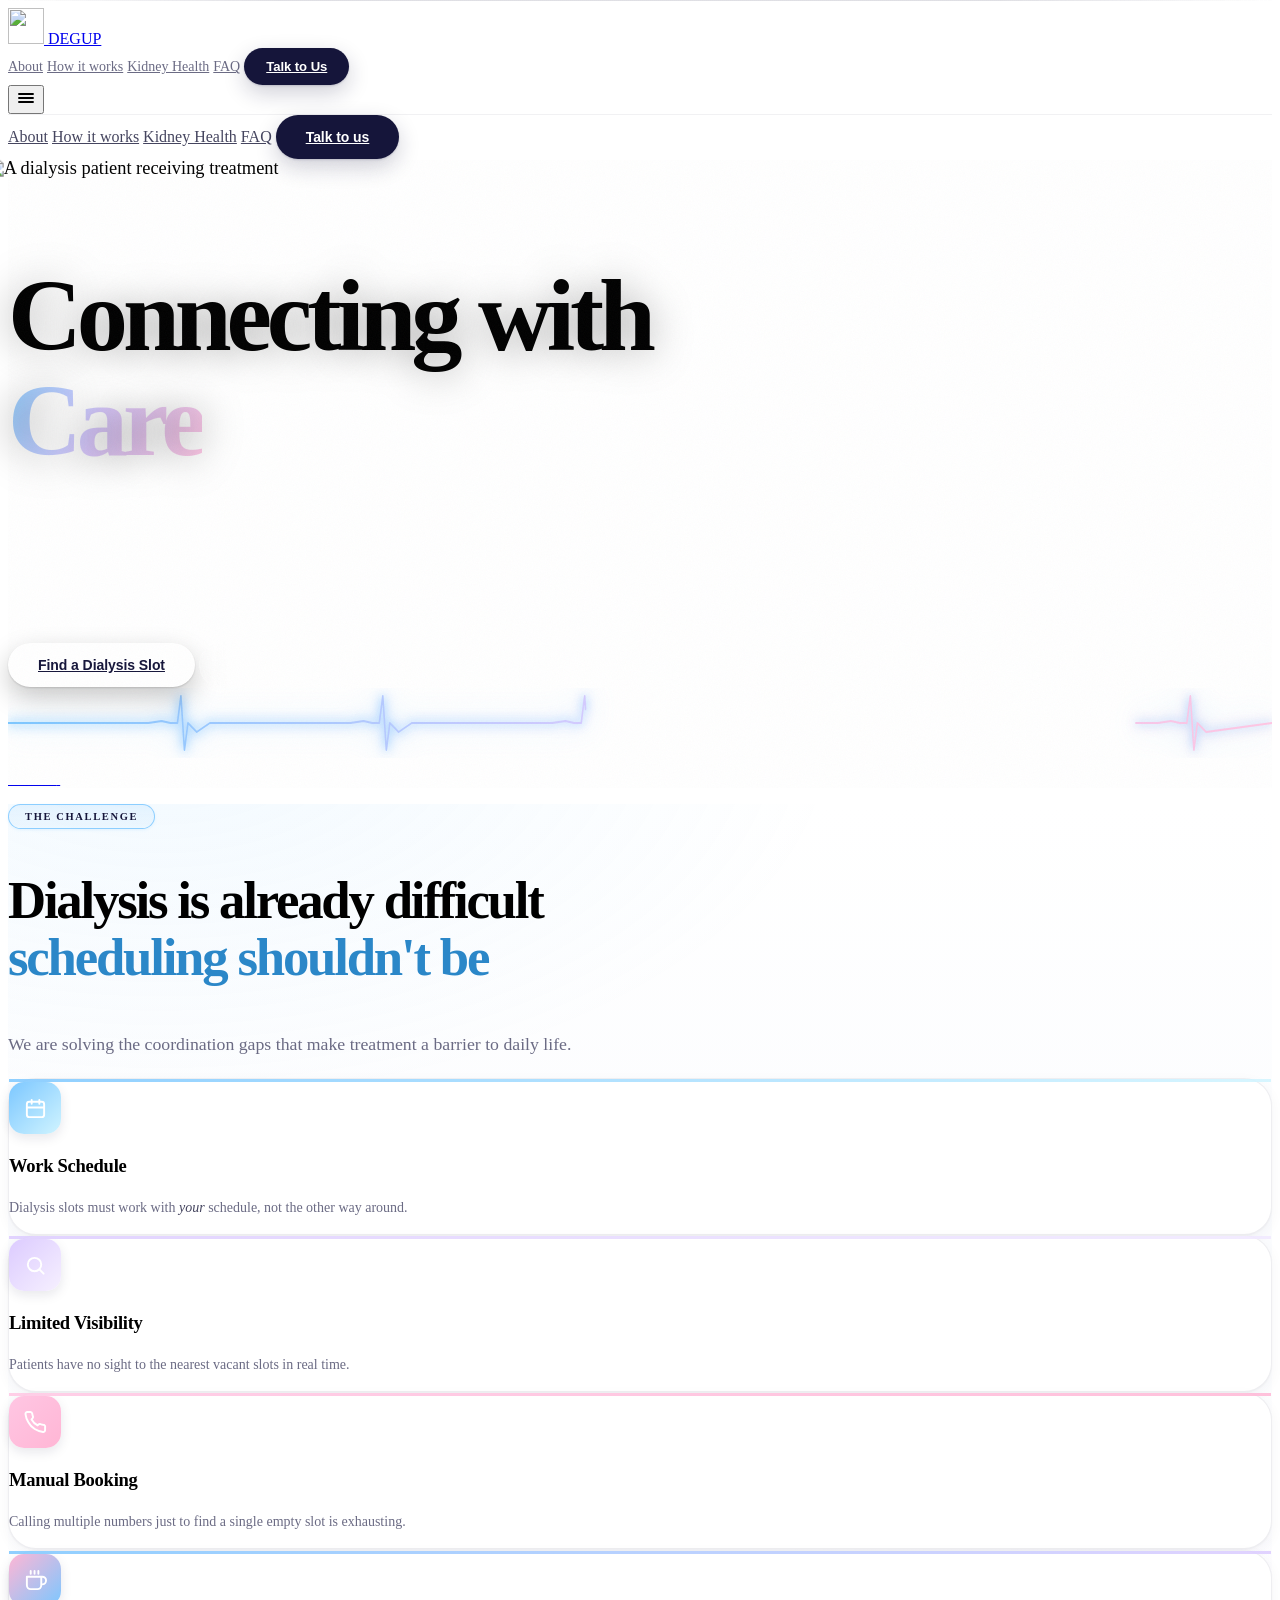
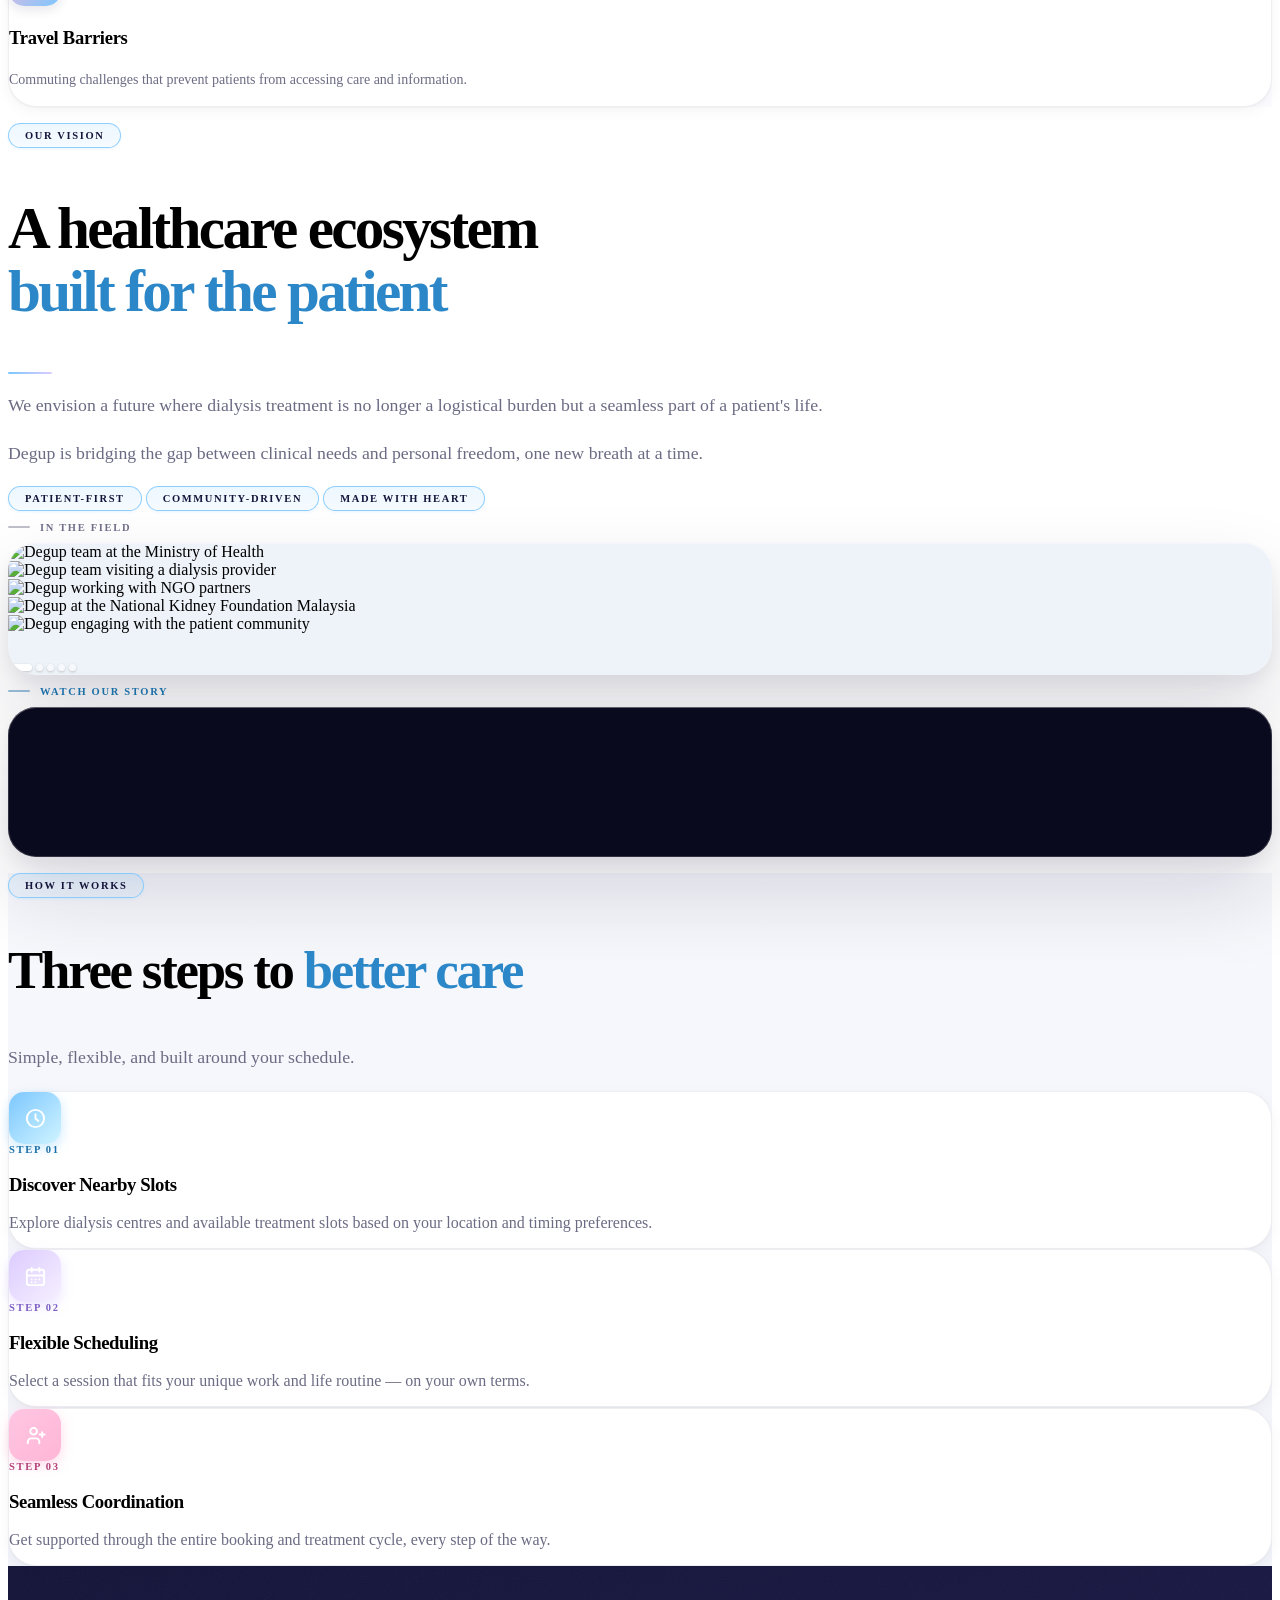
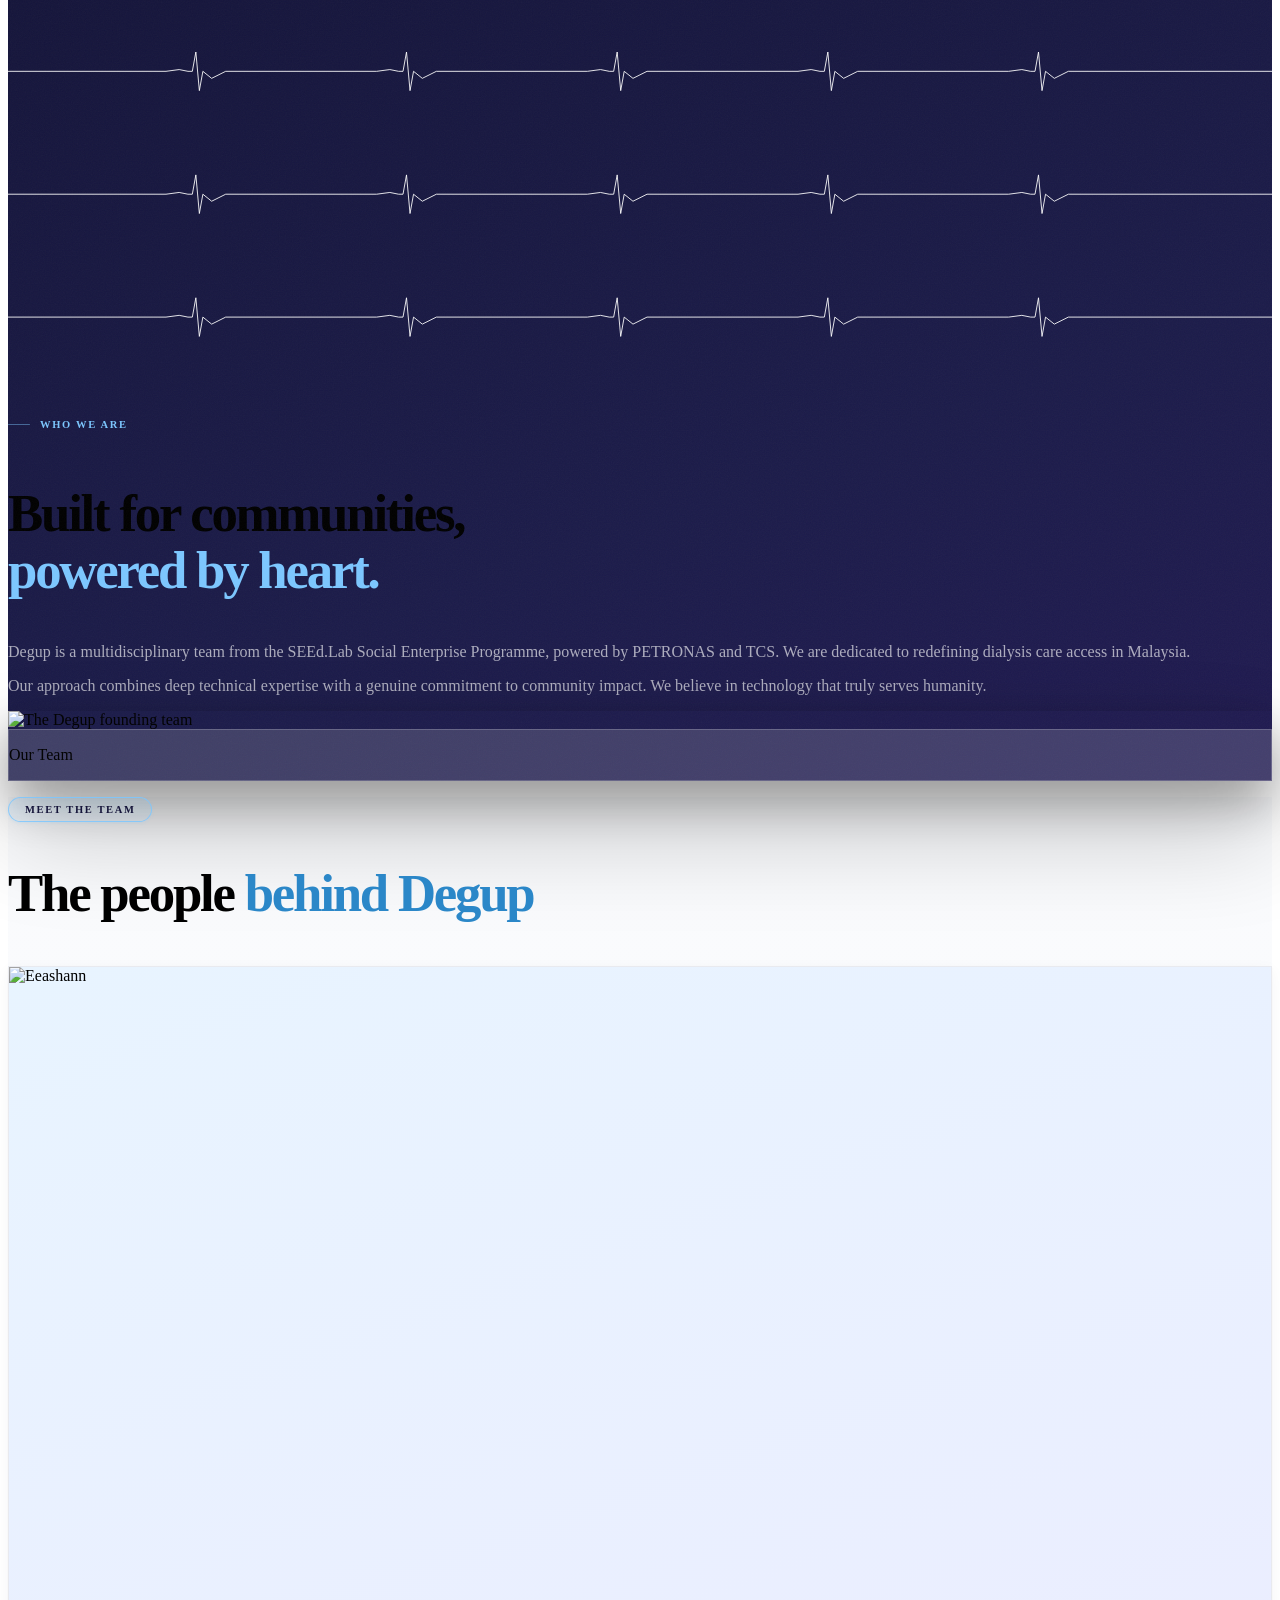
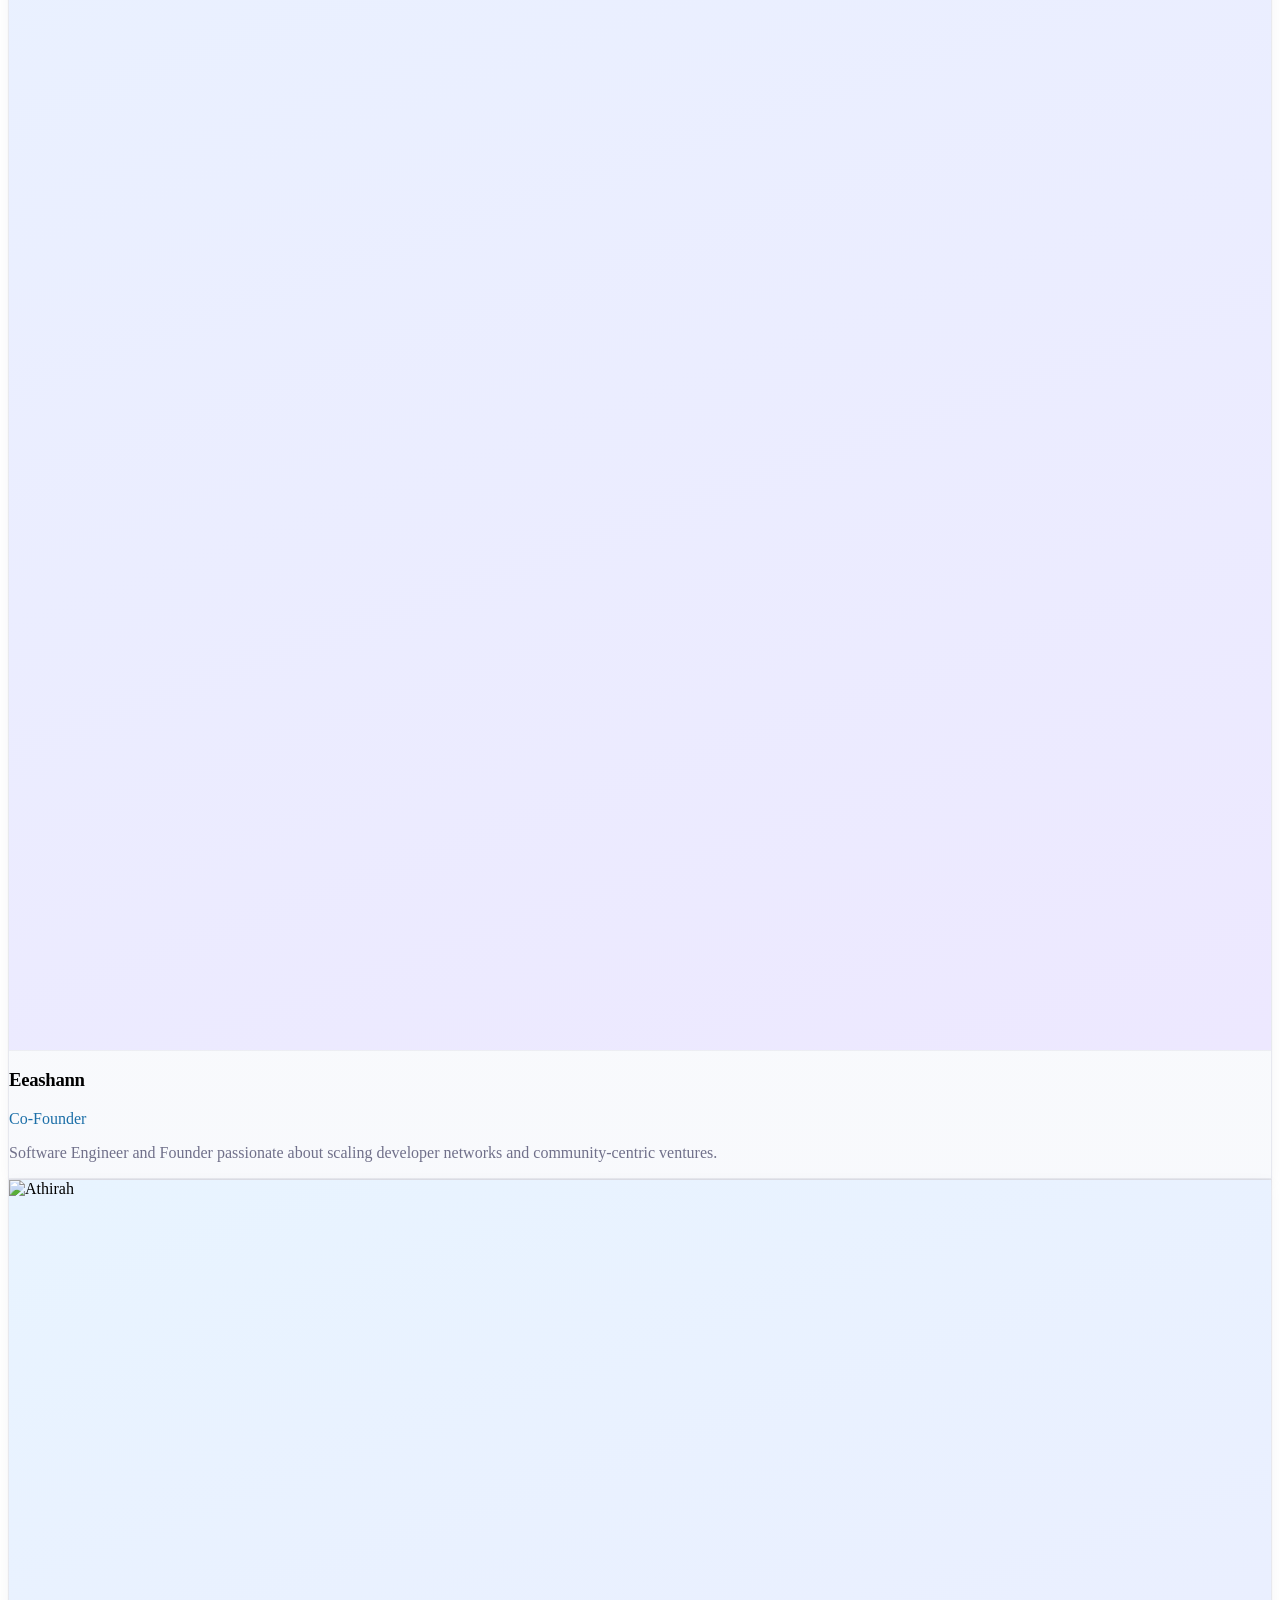
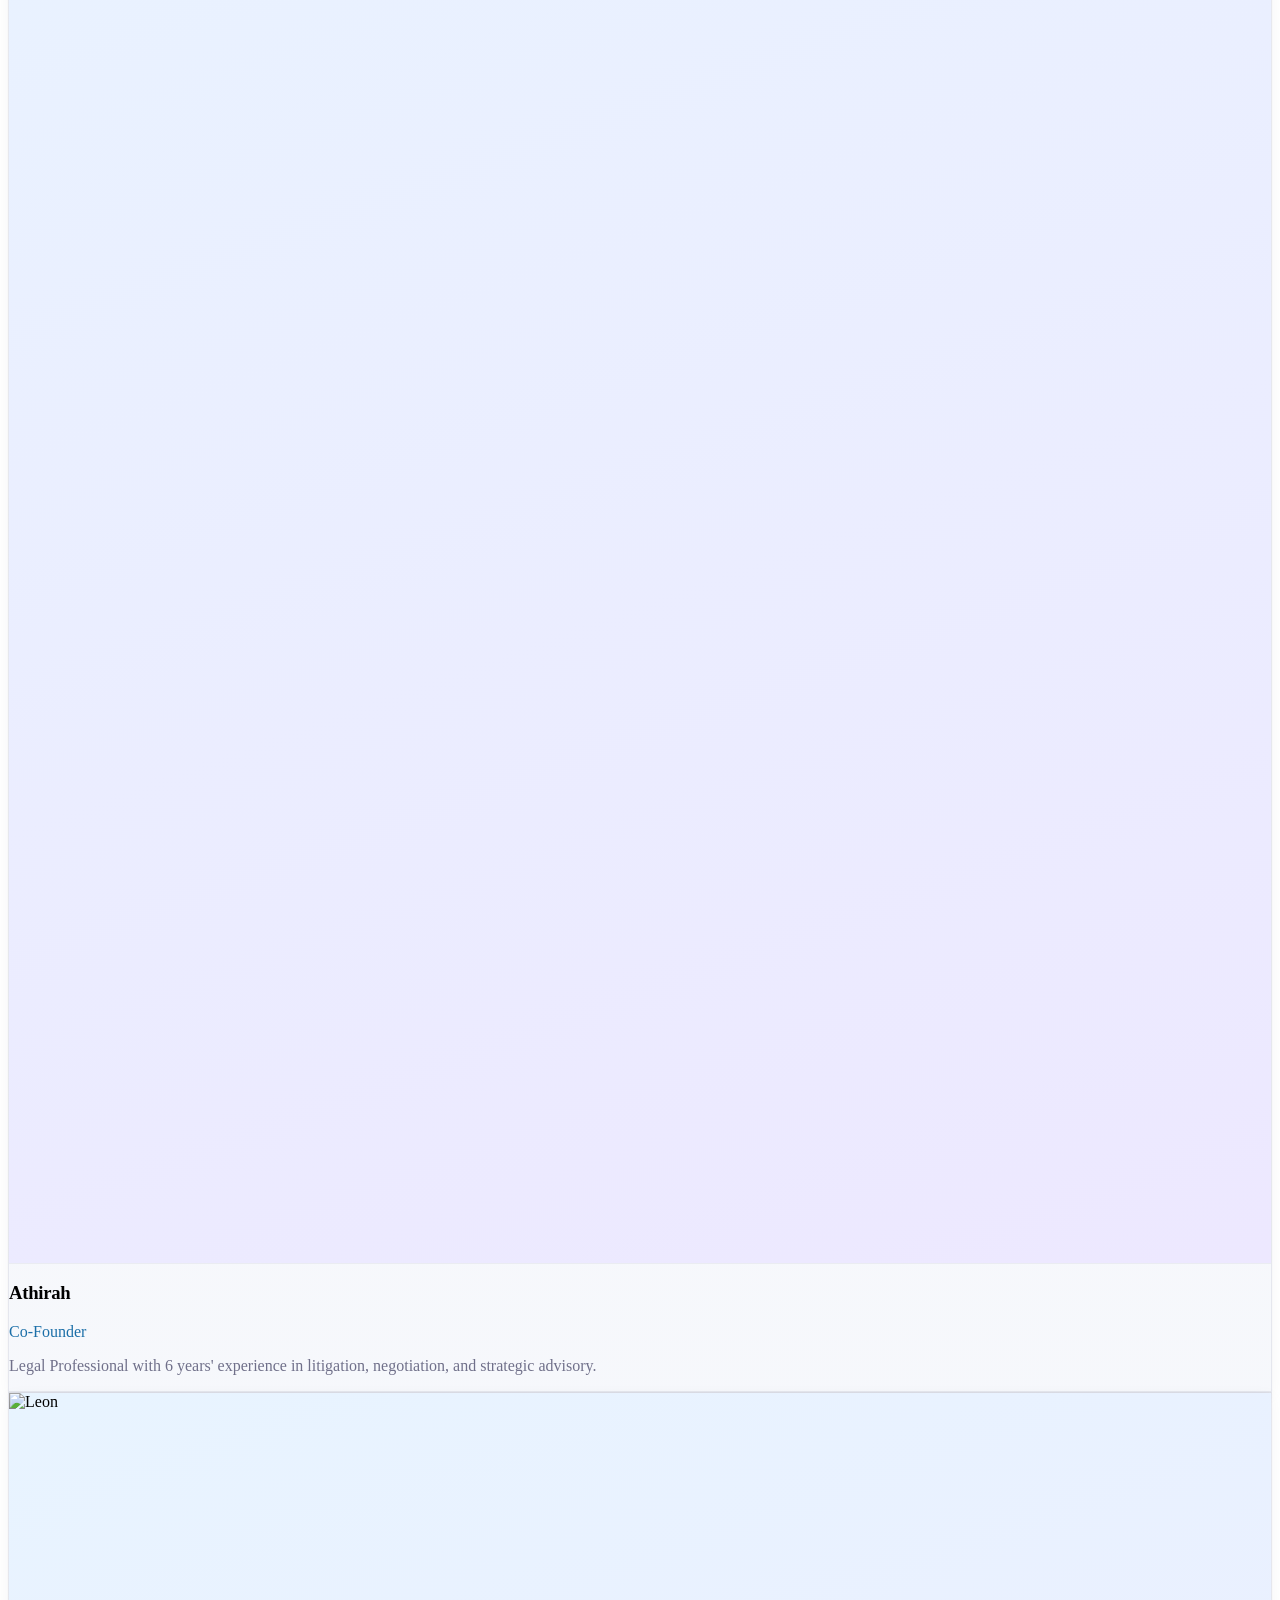
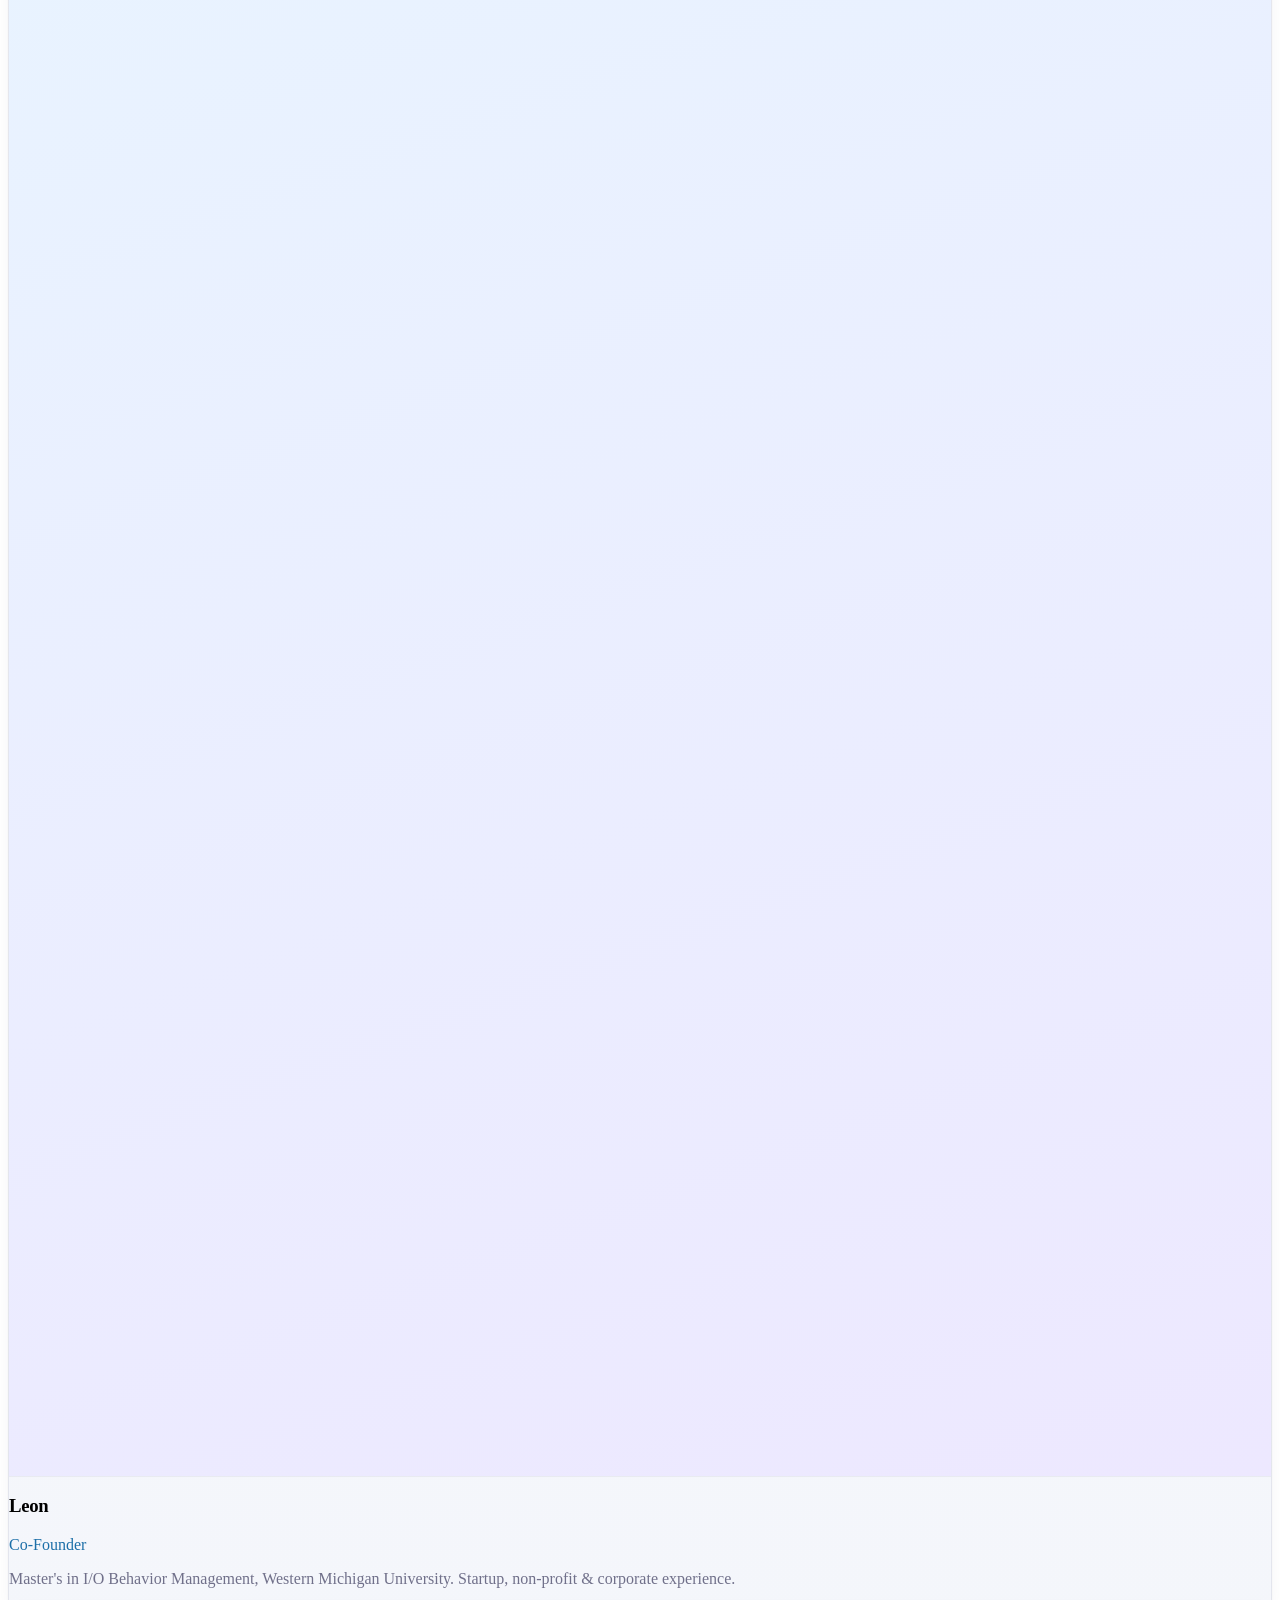
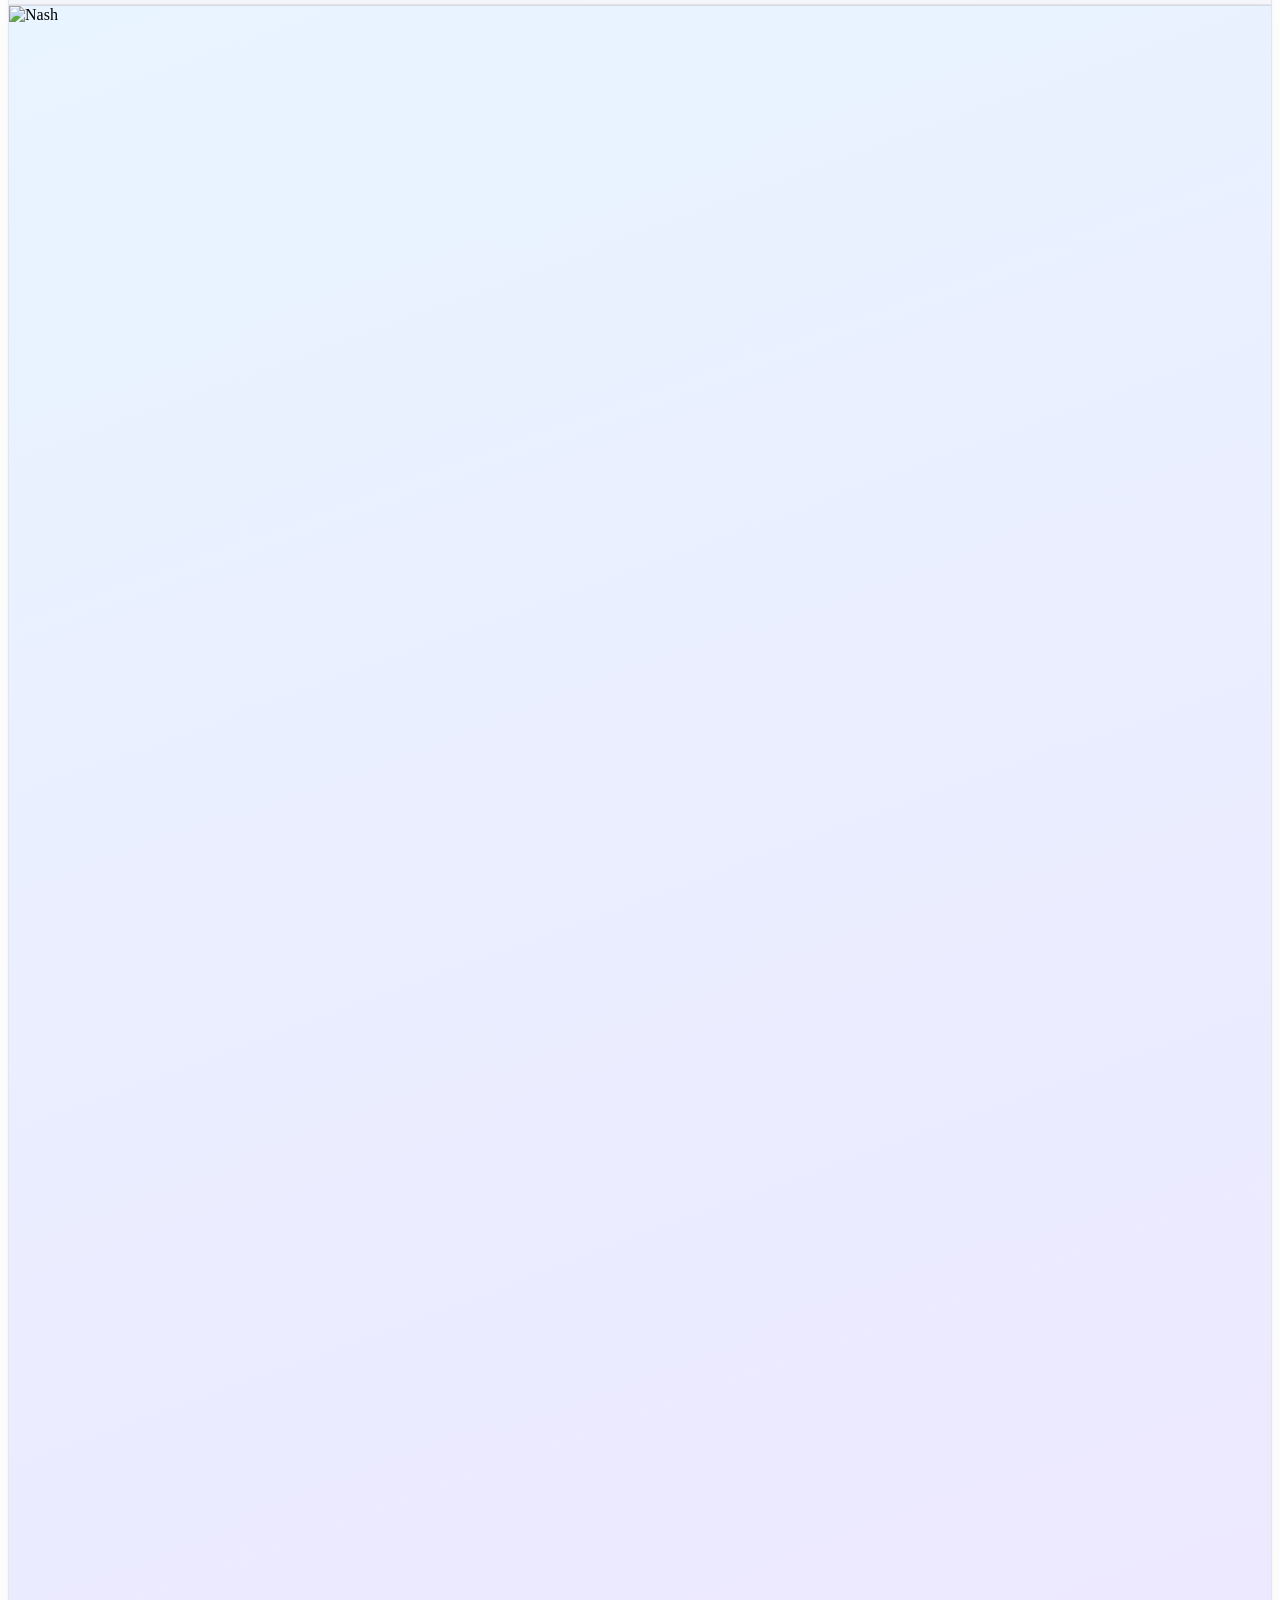
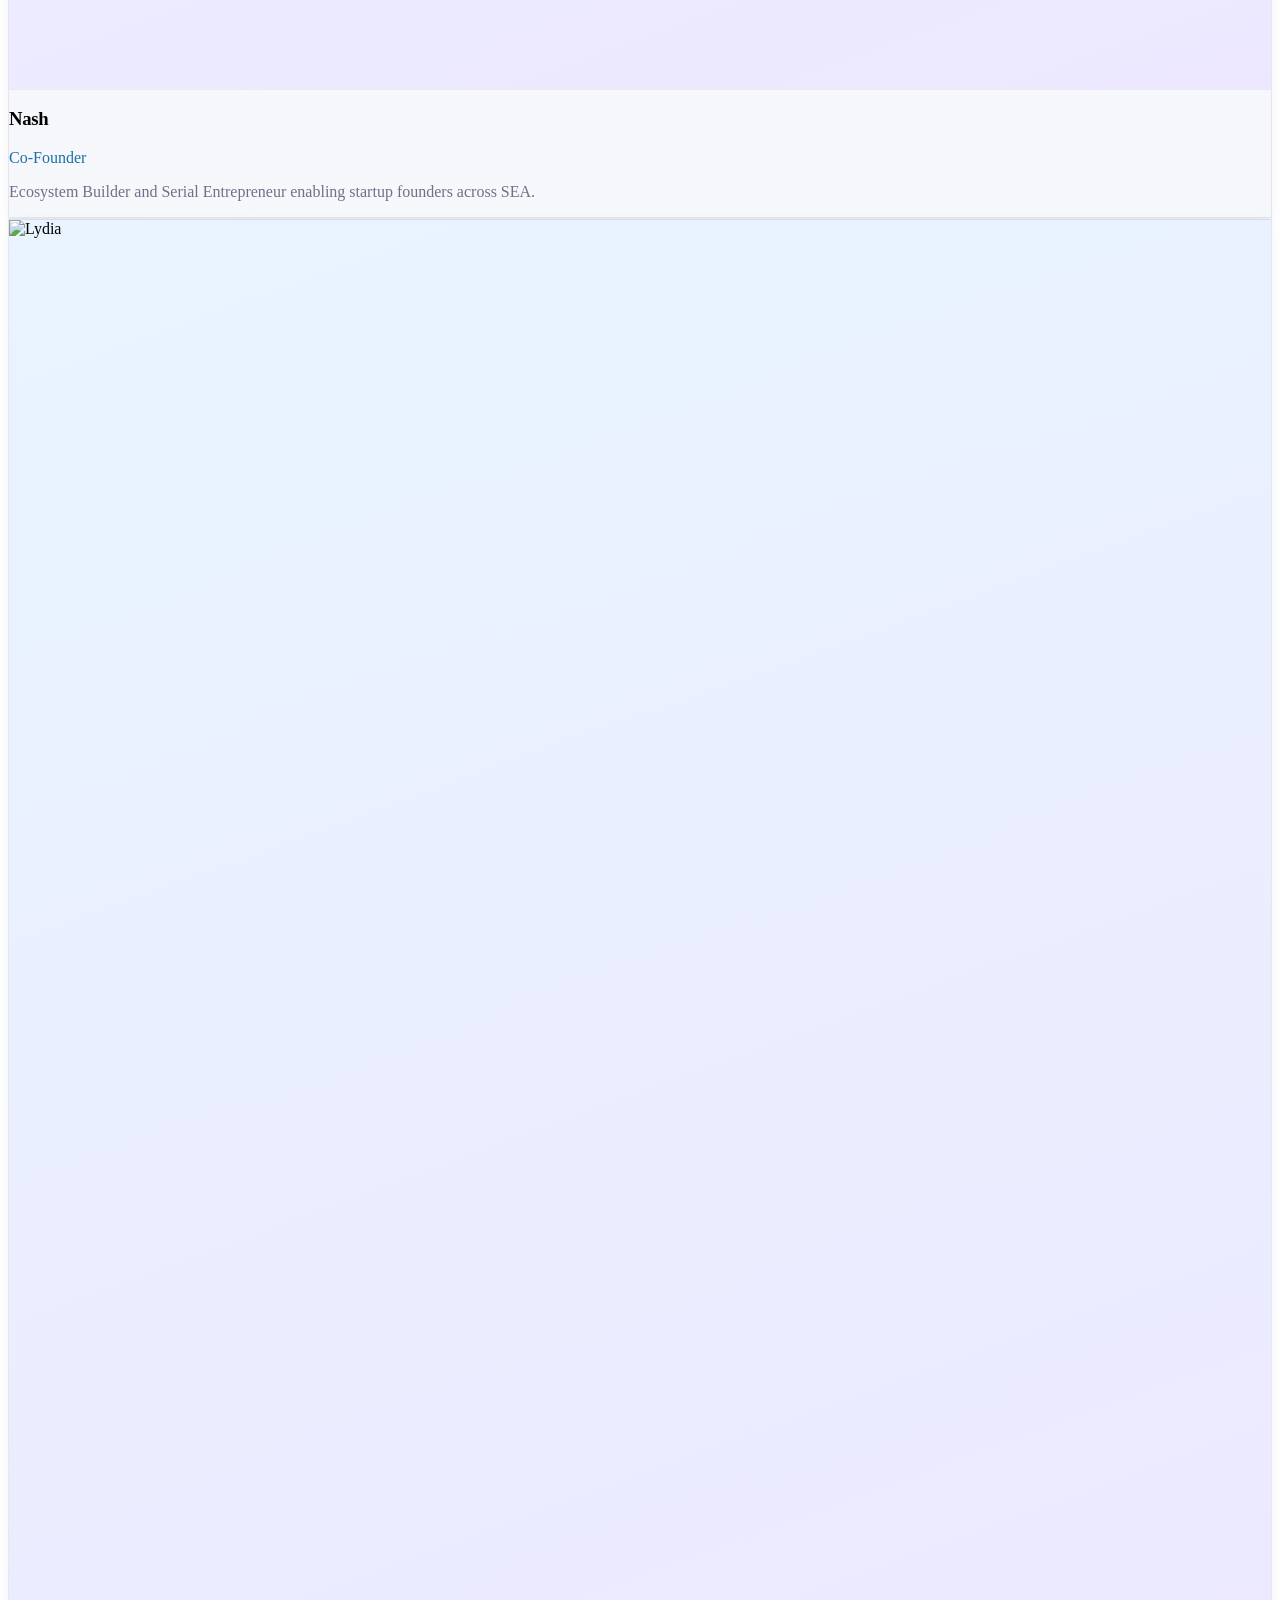
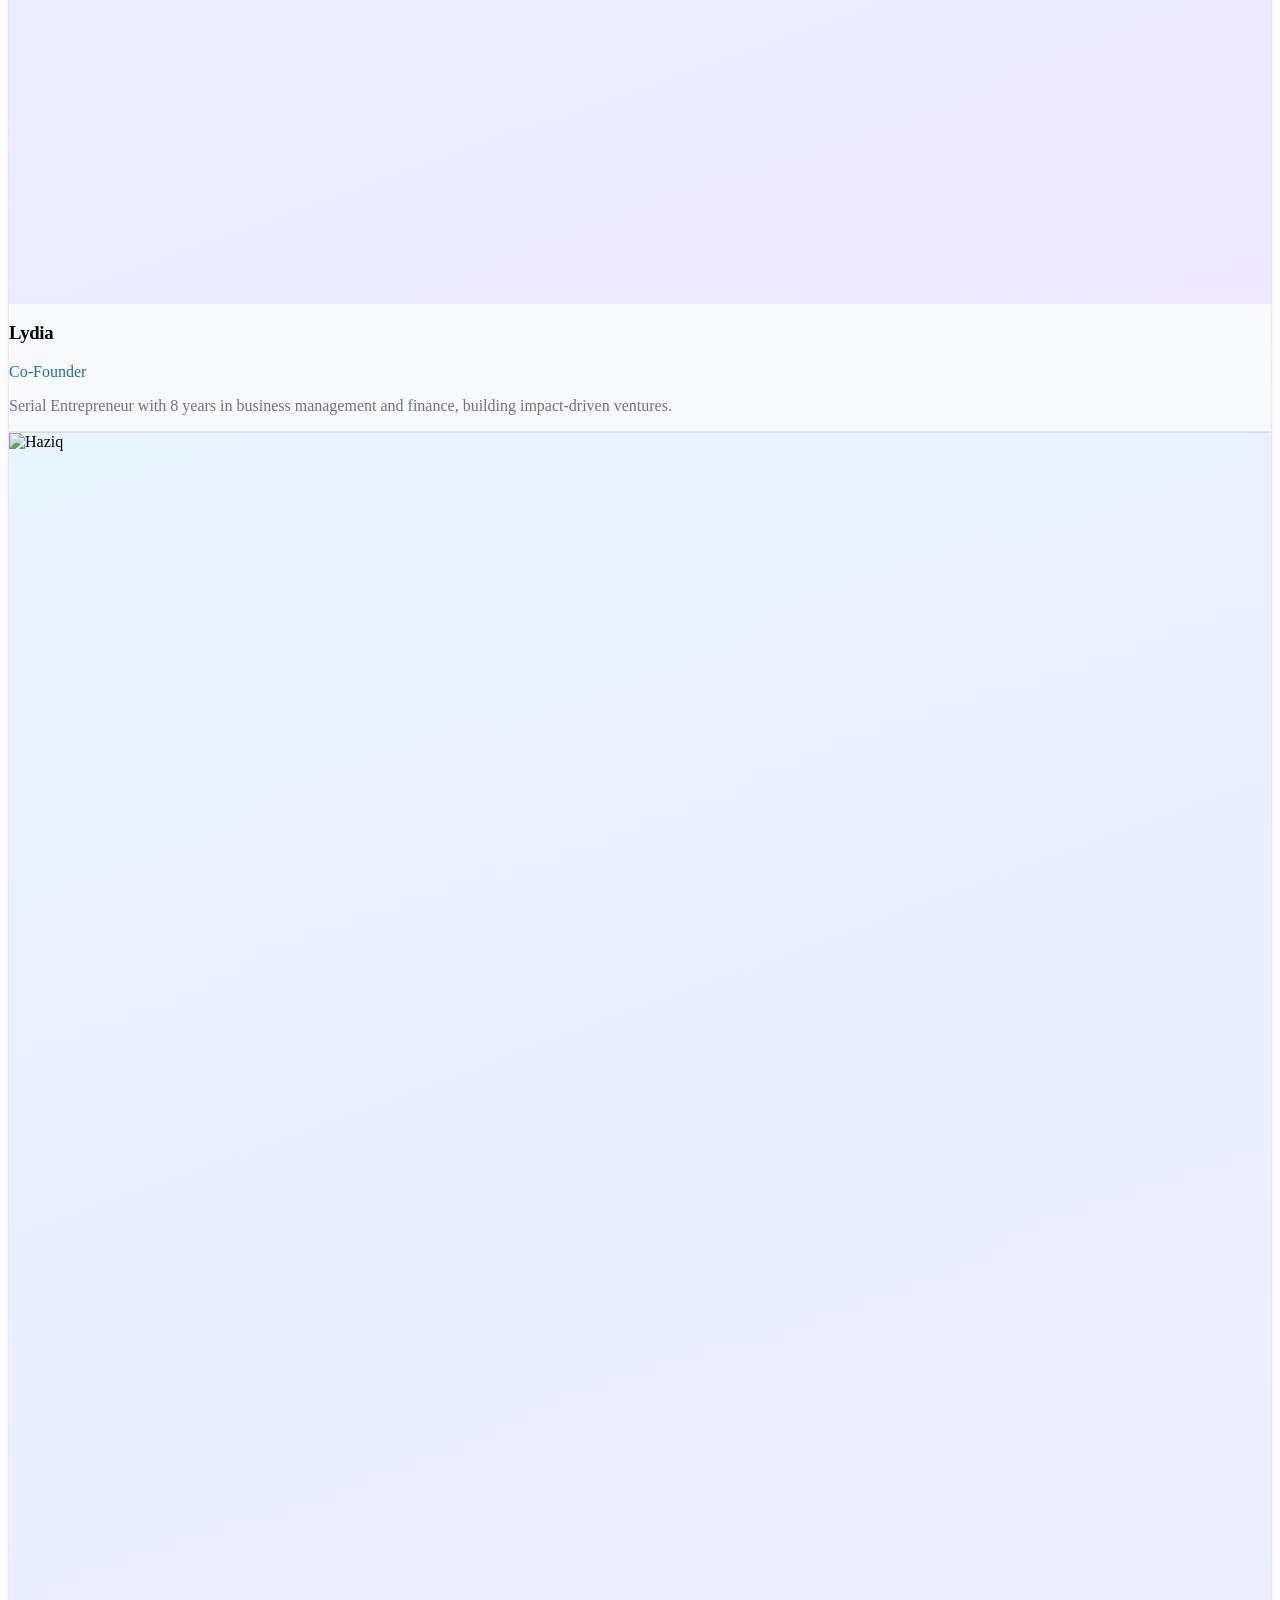
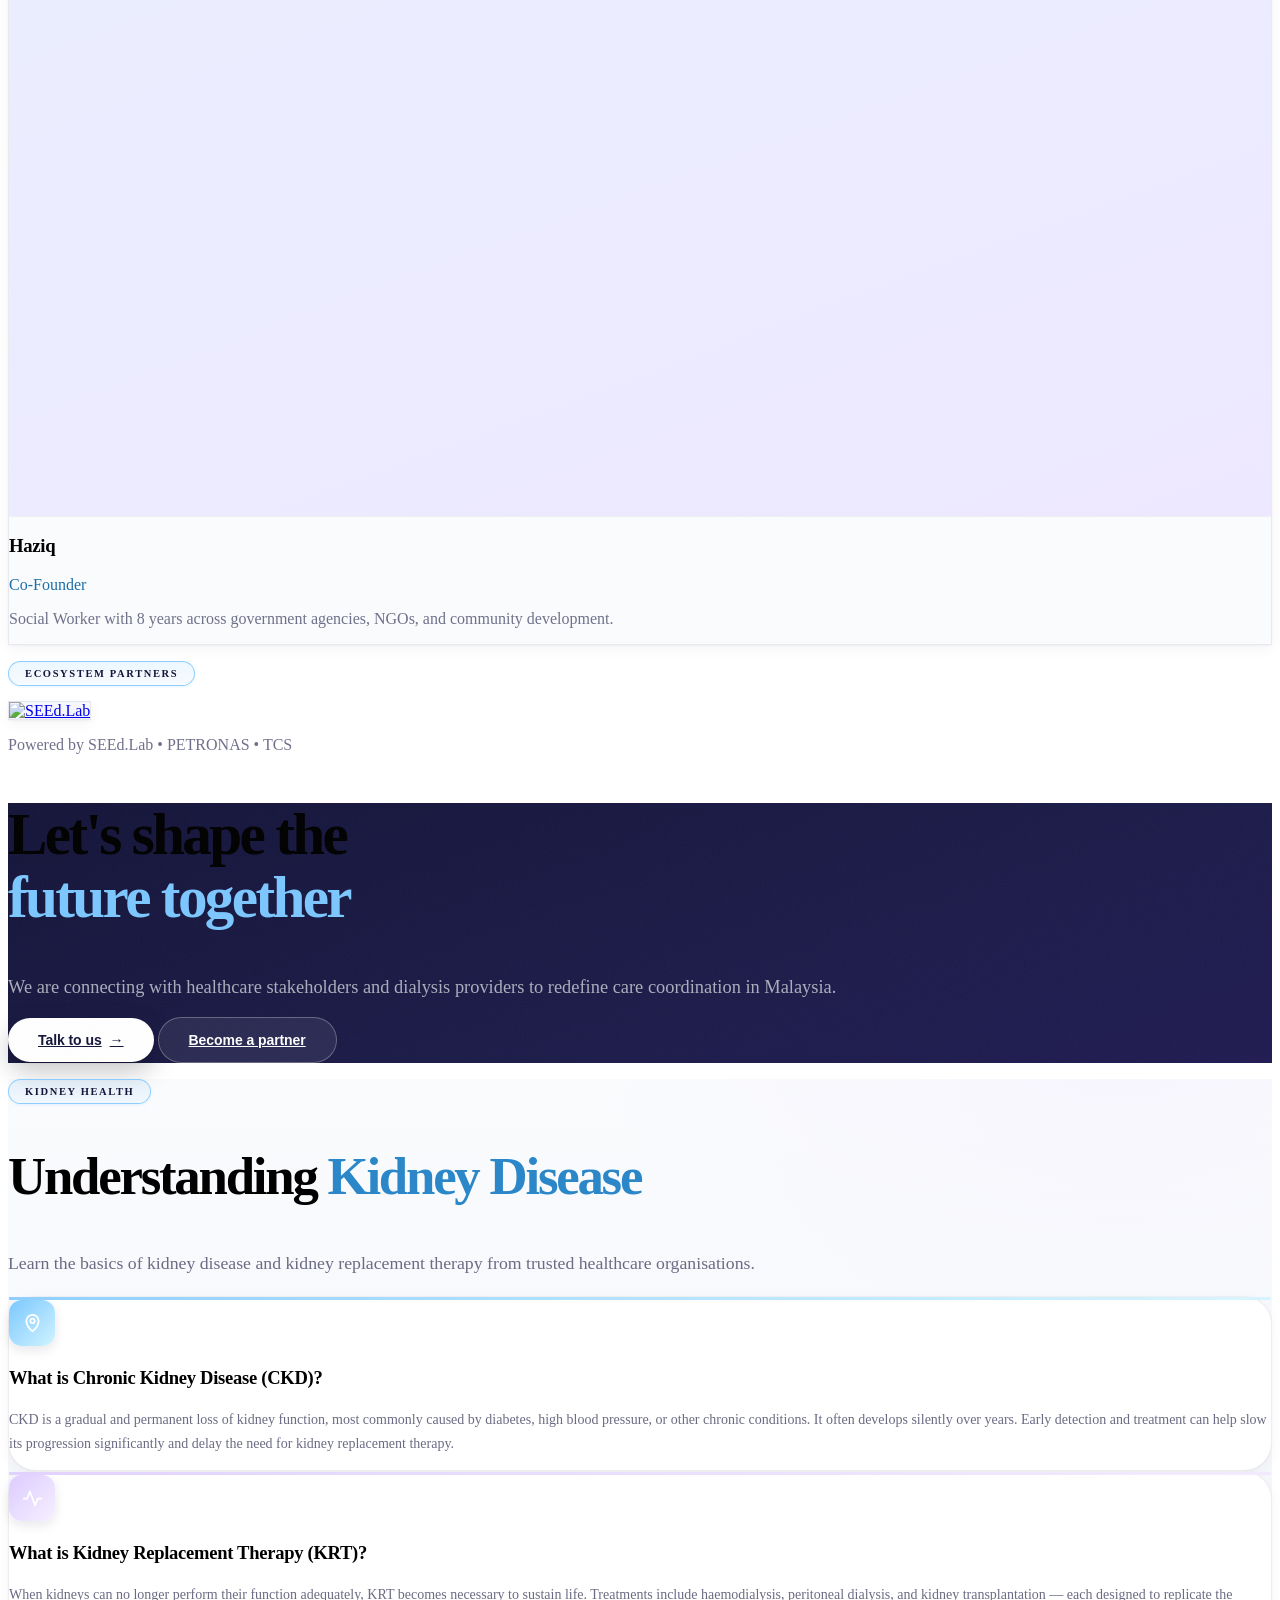
==== commit f16deaff: "Update index.html" ====
--- a/index.html
+++ b/index.html
@@ -3,7 +3,7 @@
 <head>
     <meta charset="UTF-8">
     <meta name="viewport" content="width=device-width, initial-scale=1.0">
-    <title>DEGUP</title>
+    <title>DEEE</title>
     <link rel="icon" type="image/png" href="https://github.com/seeashann02/Degup/blob/main/logo-transparent-without%20name.png?raw=true">
 
     <script>
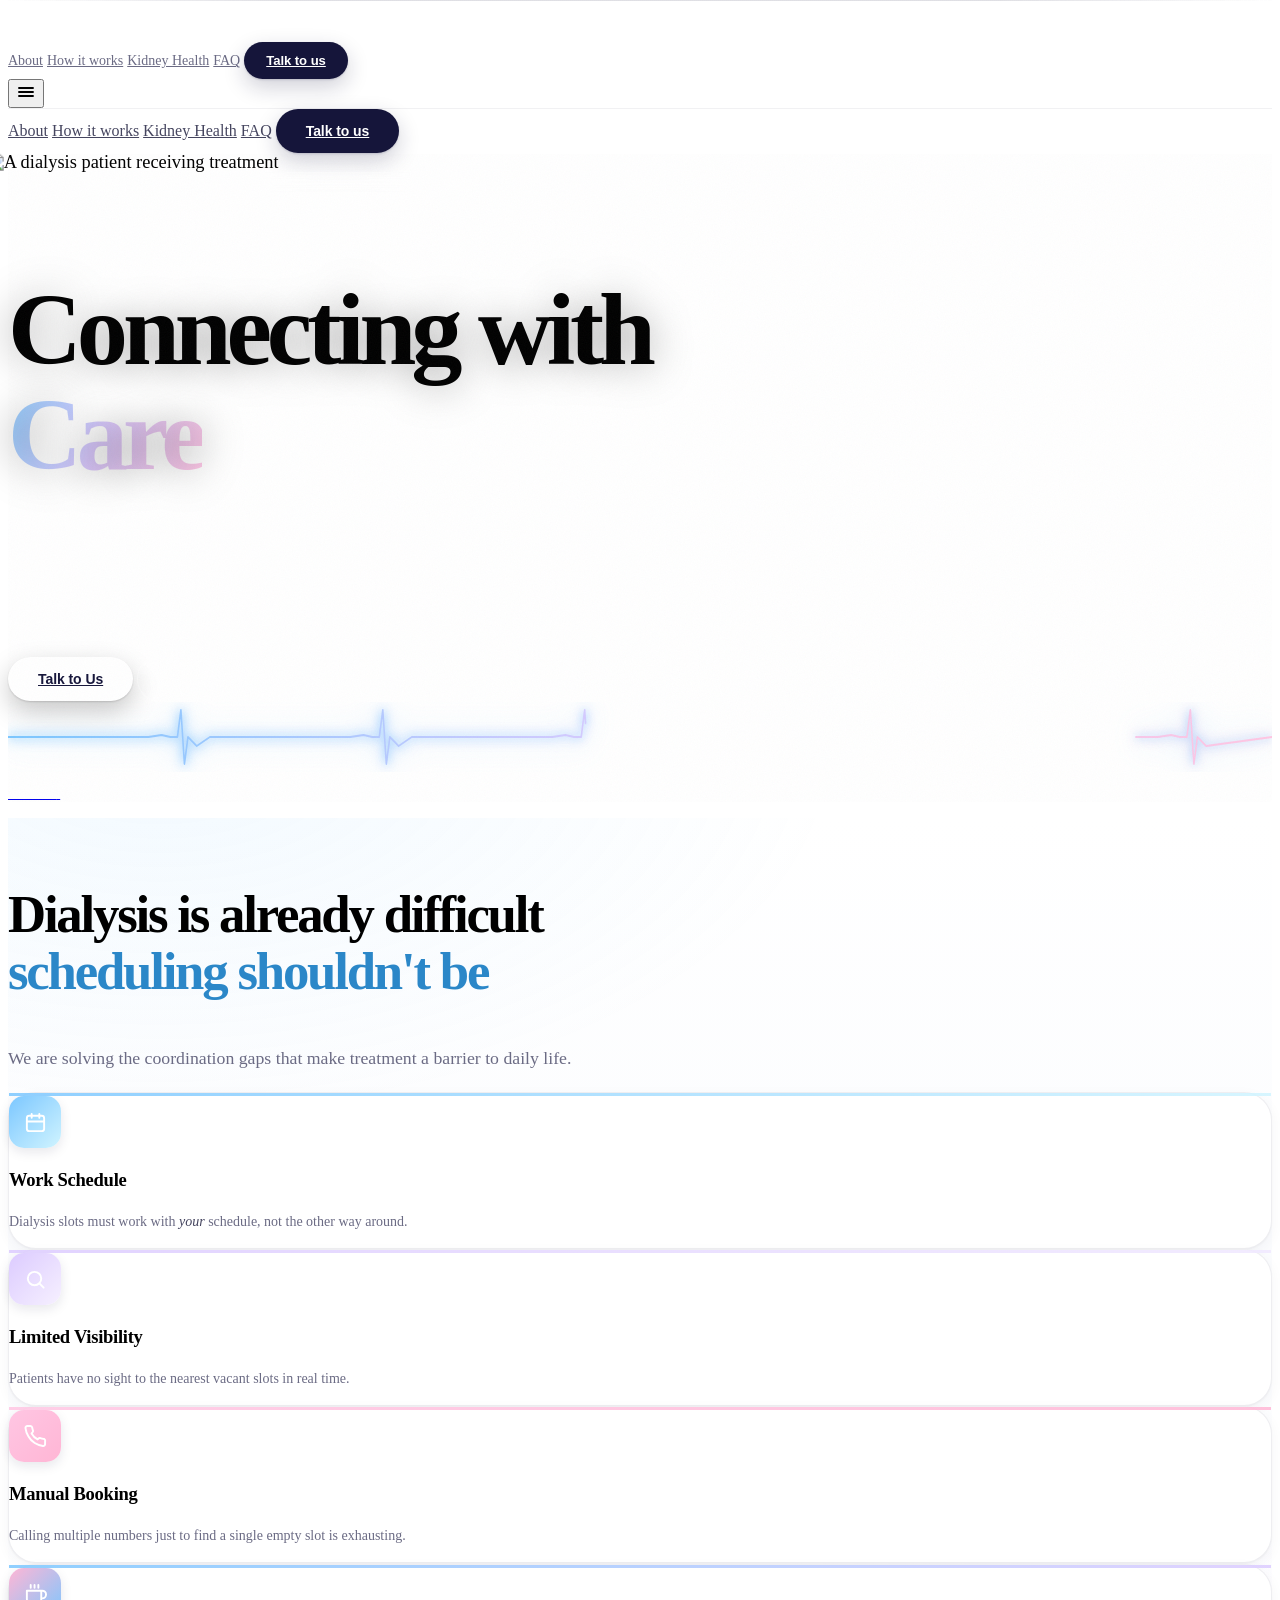
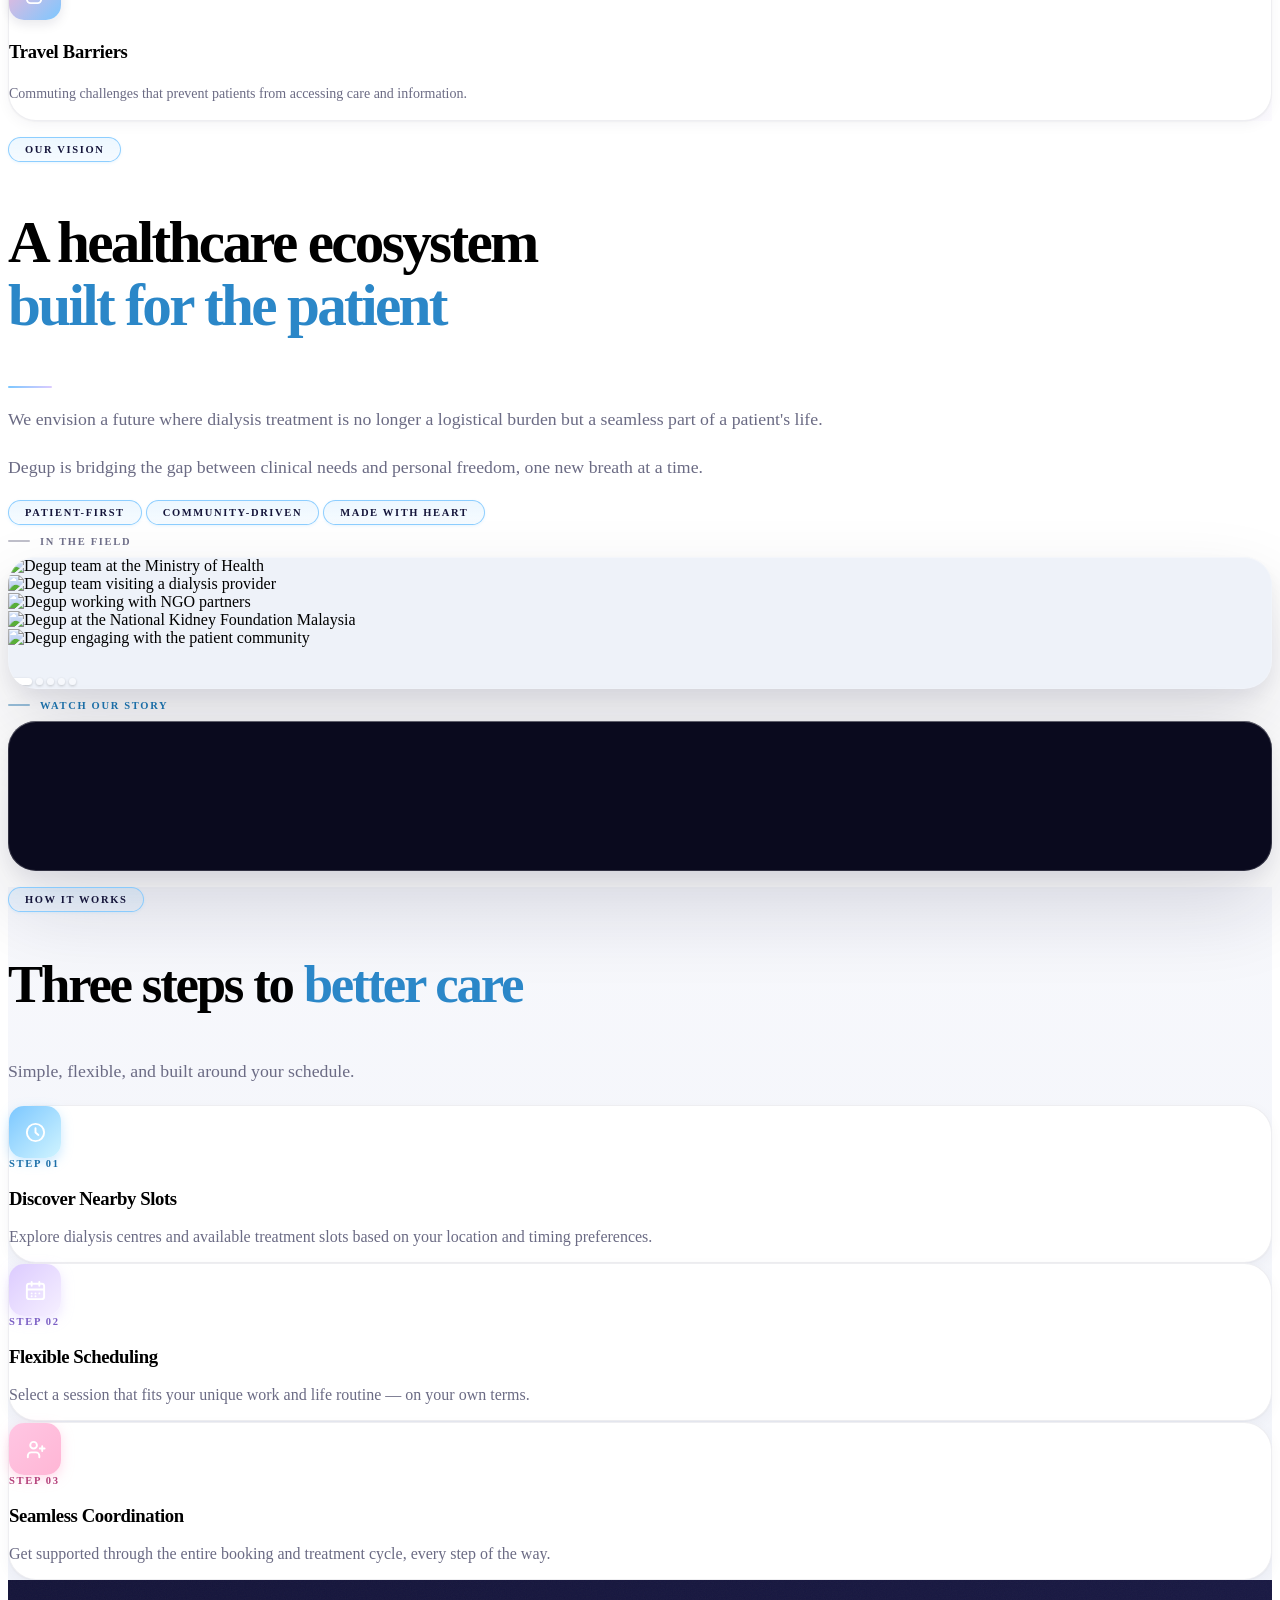
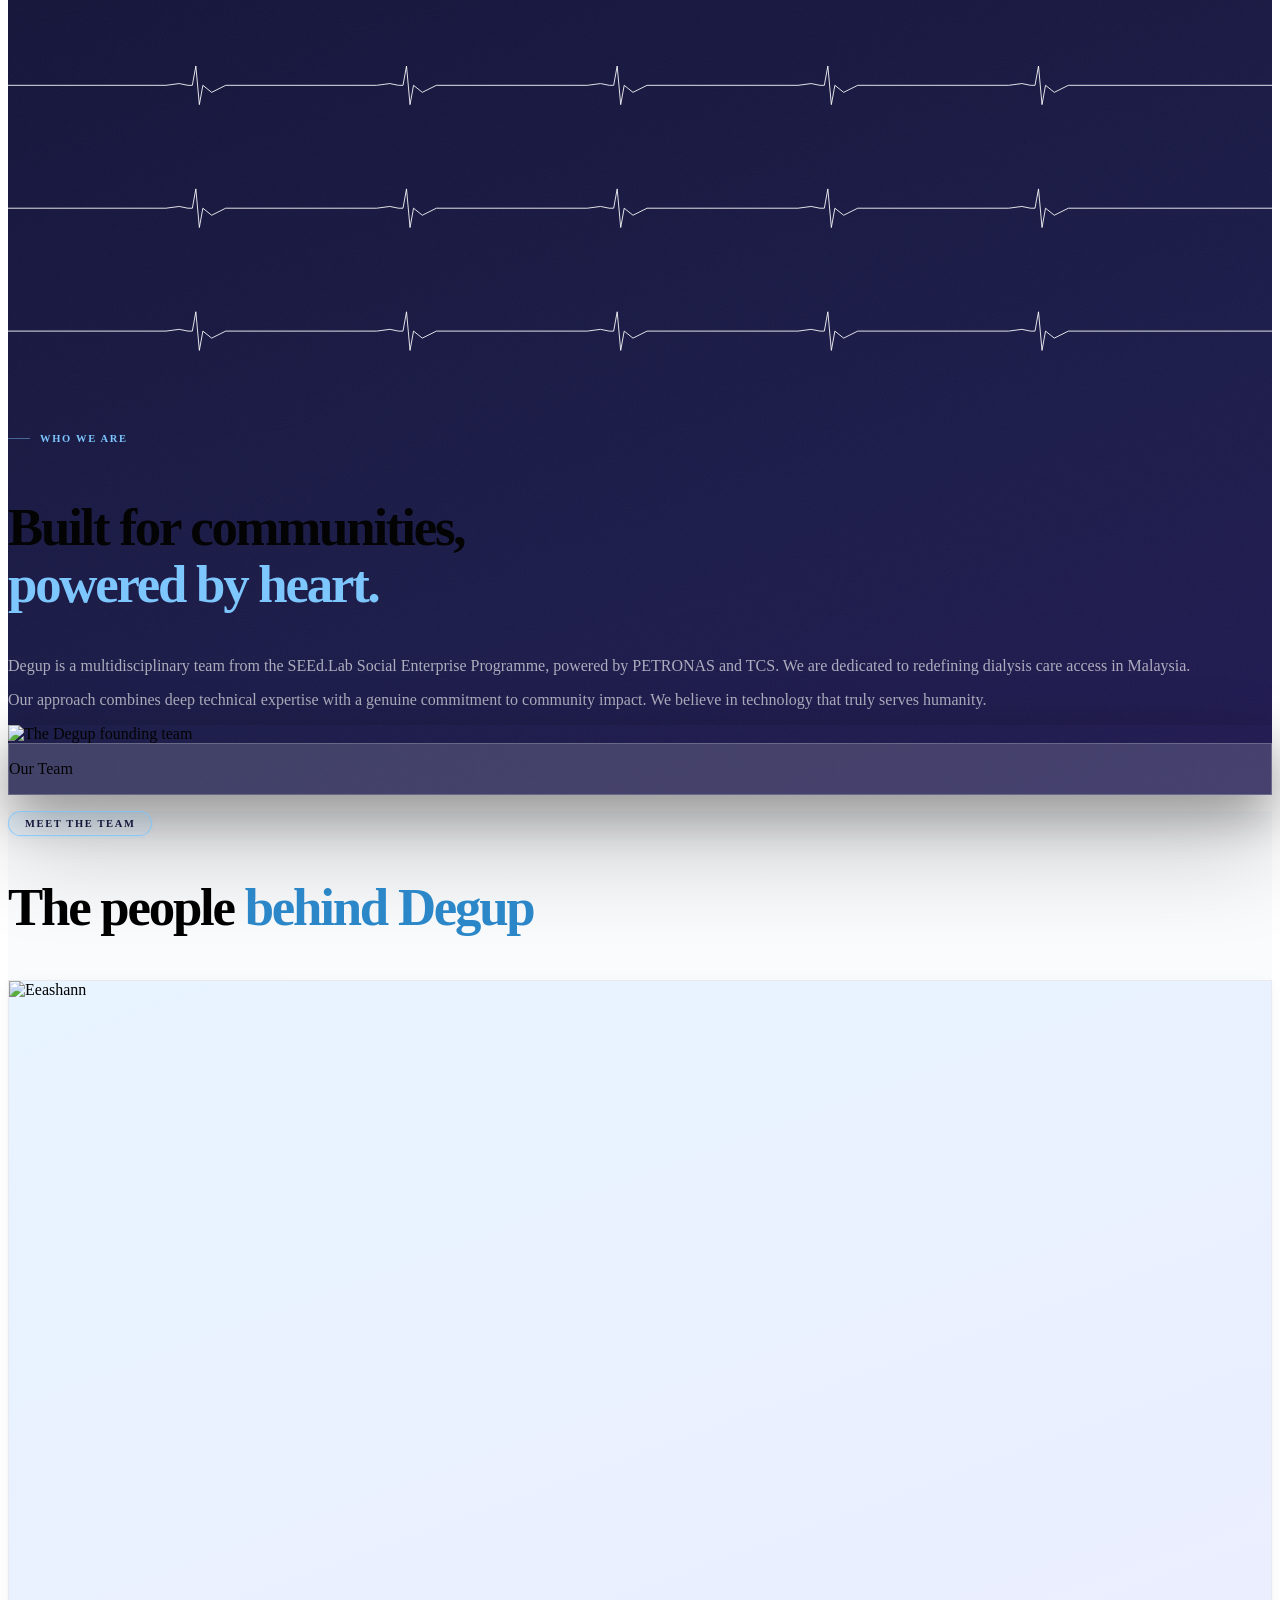
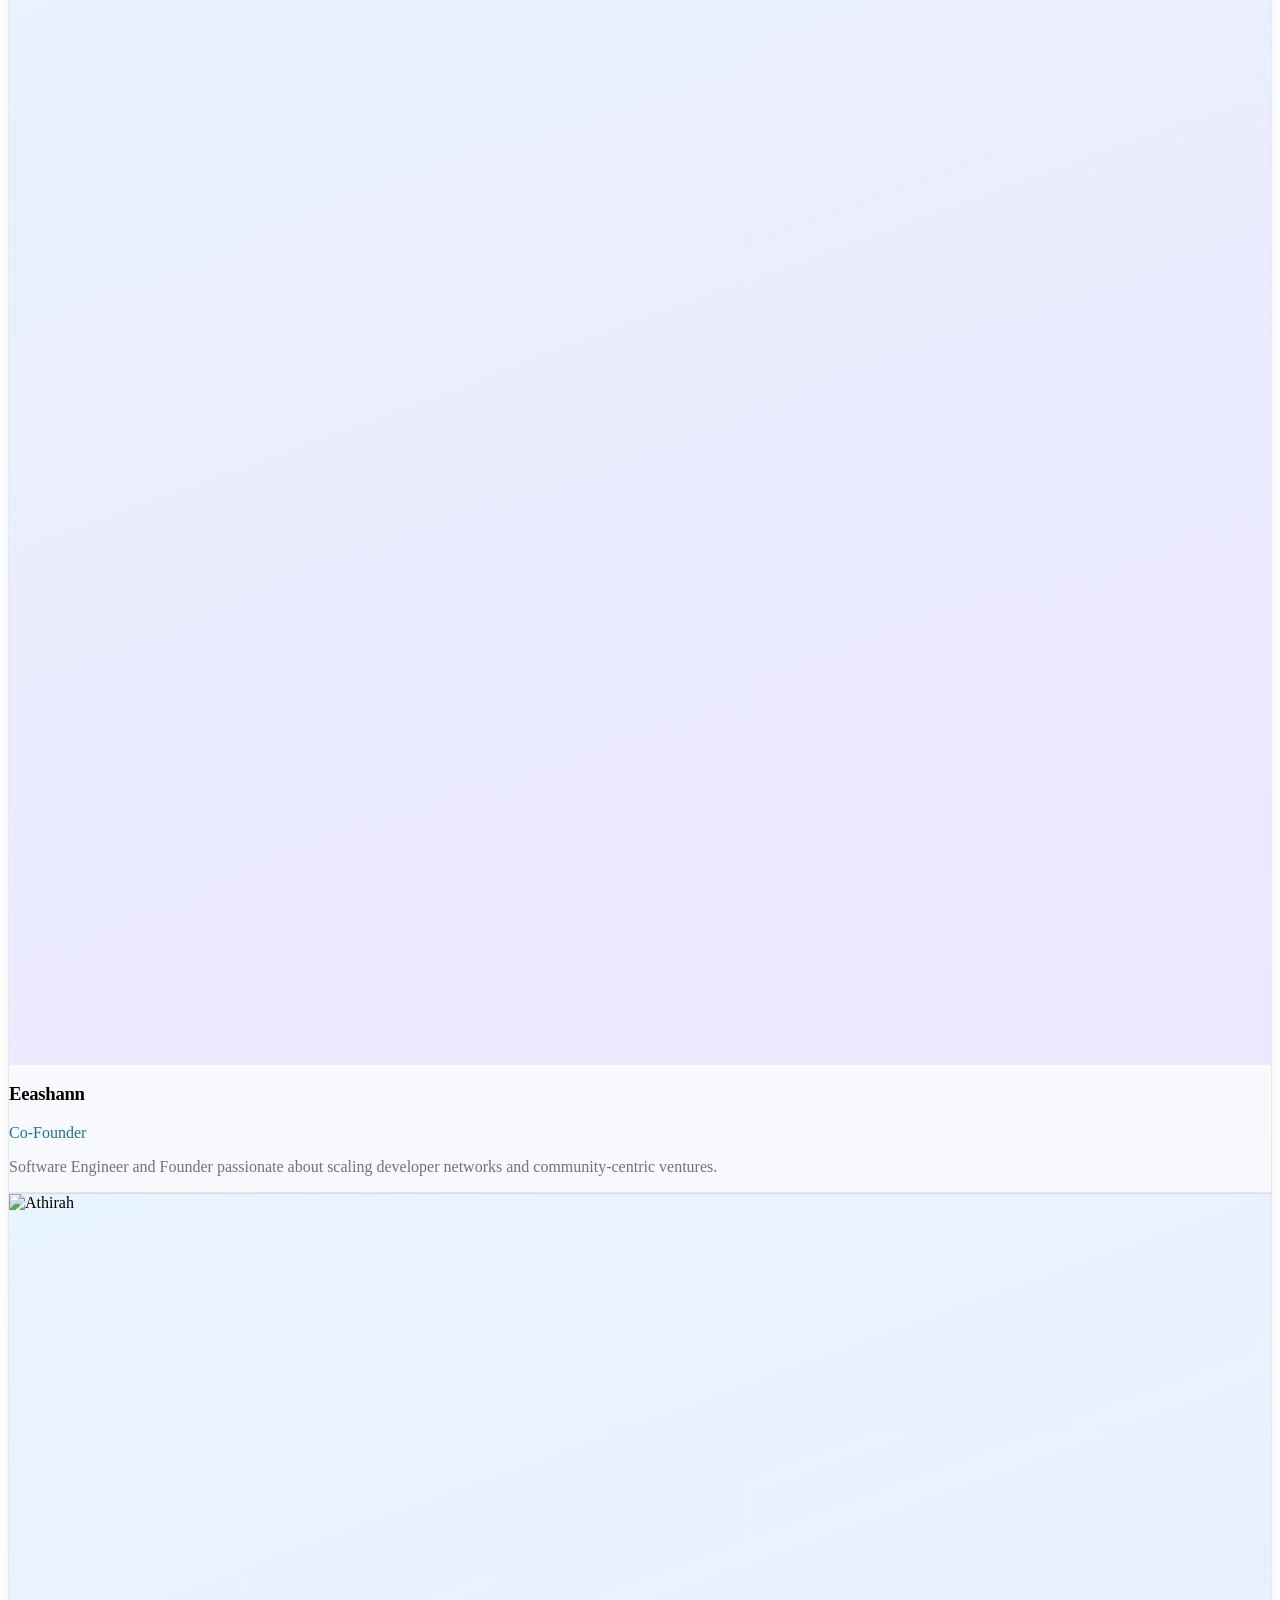
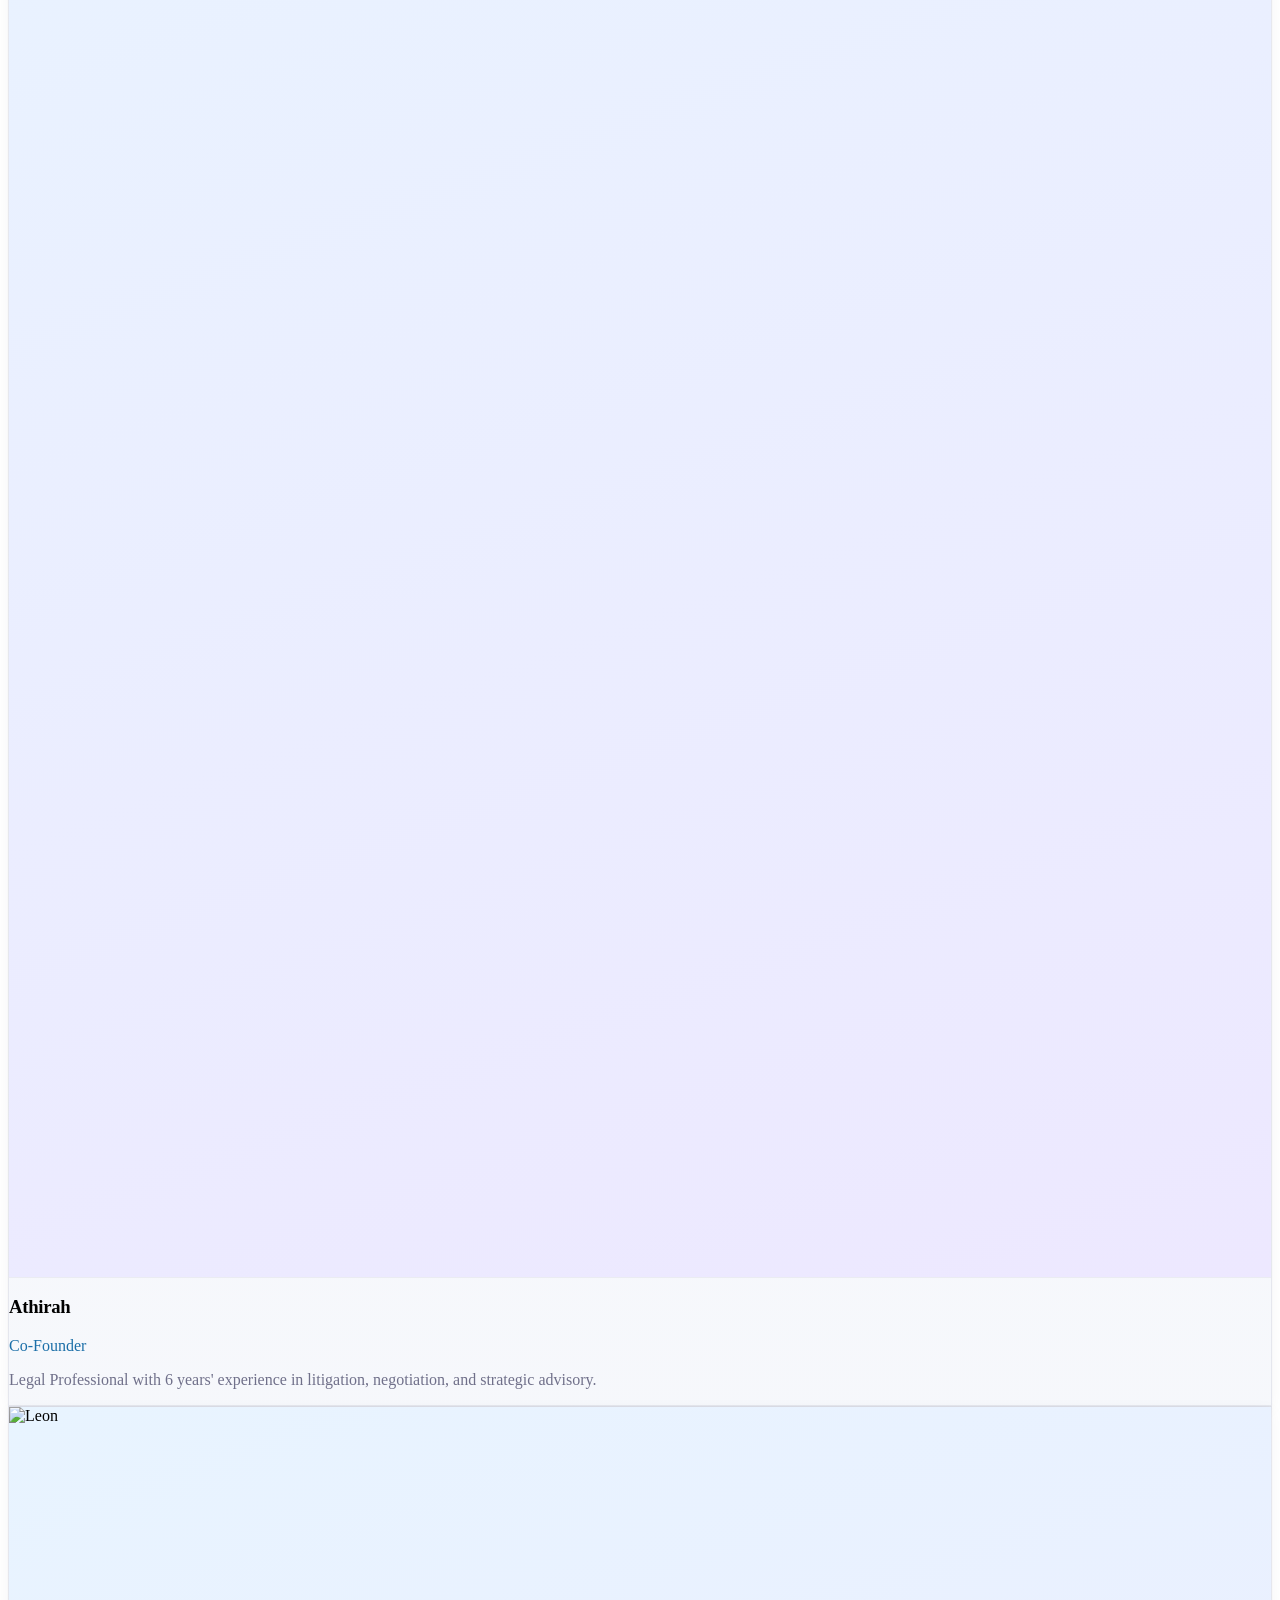
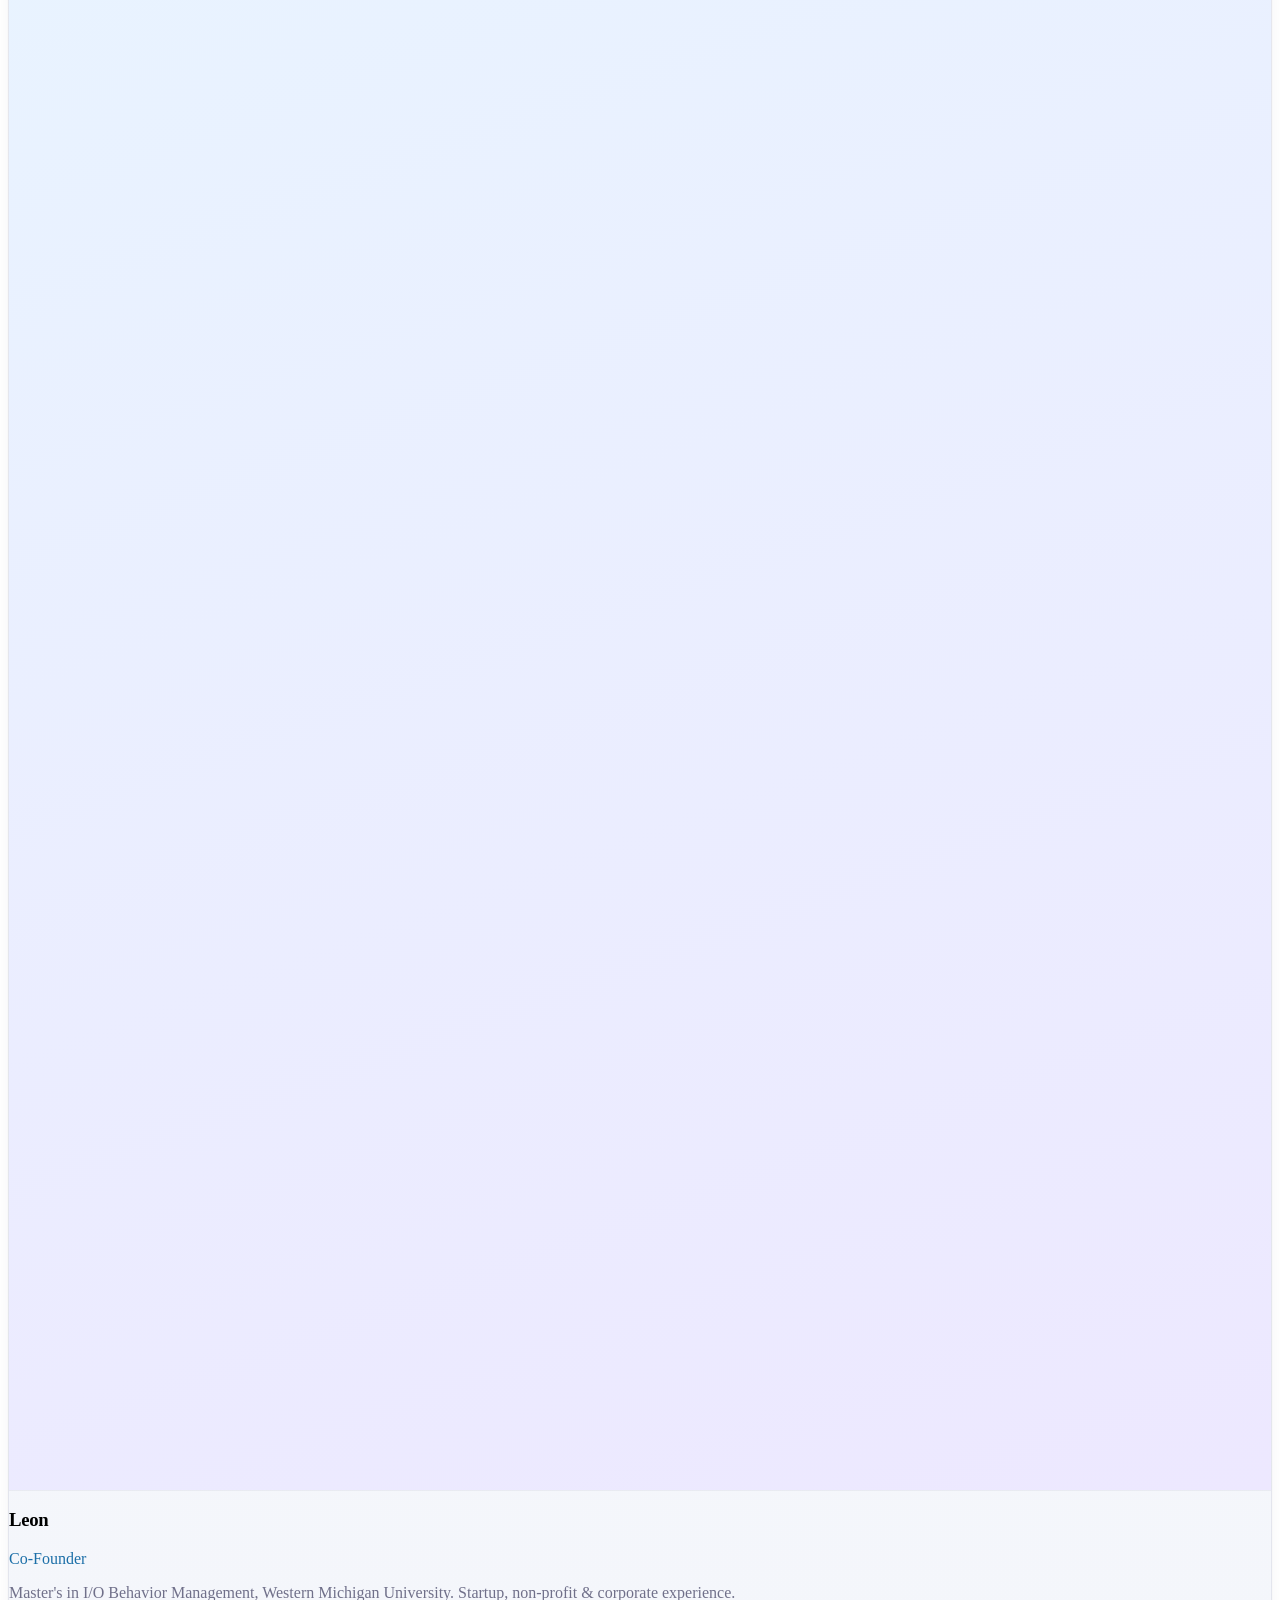
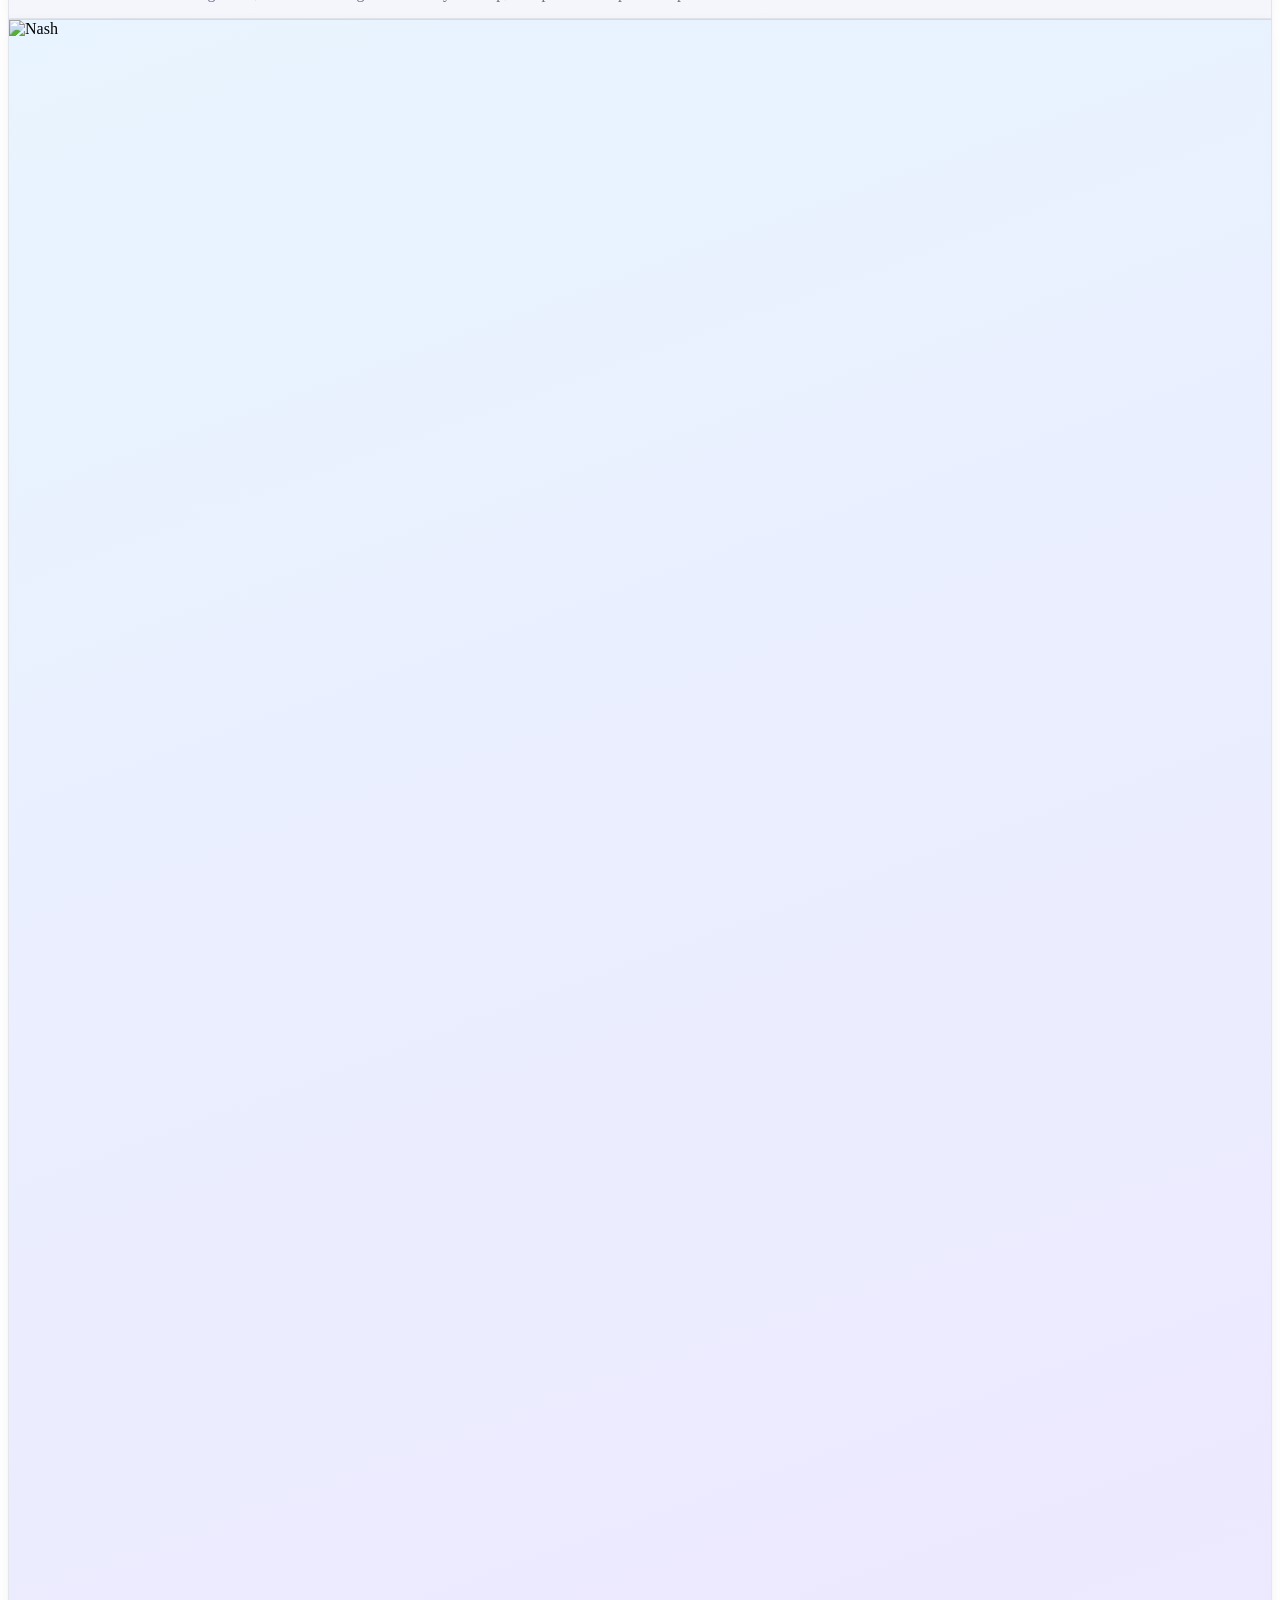
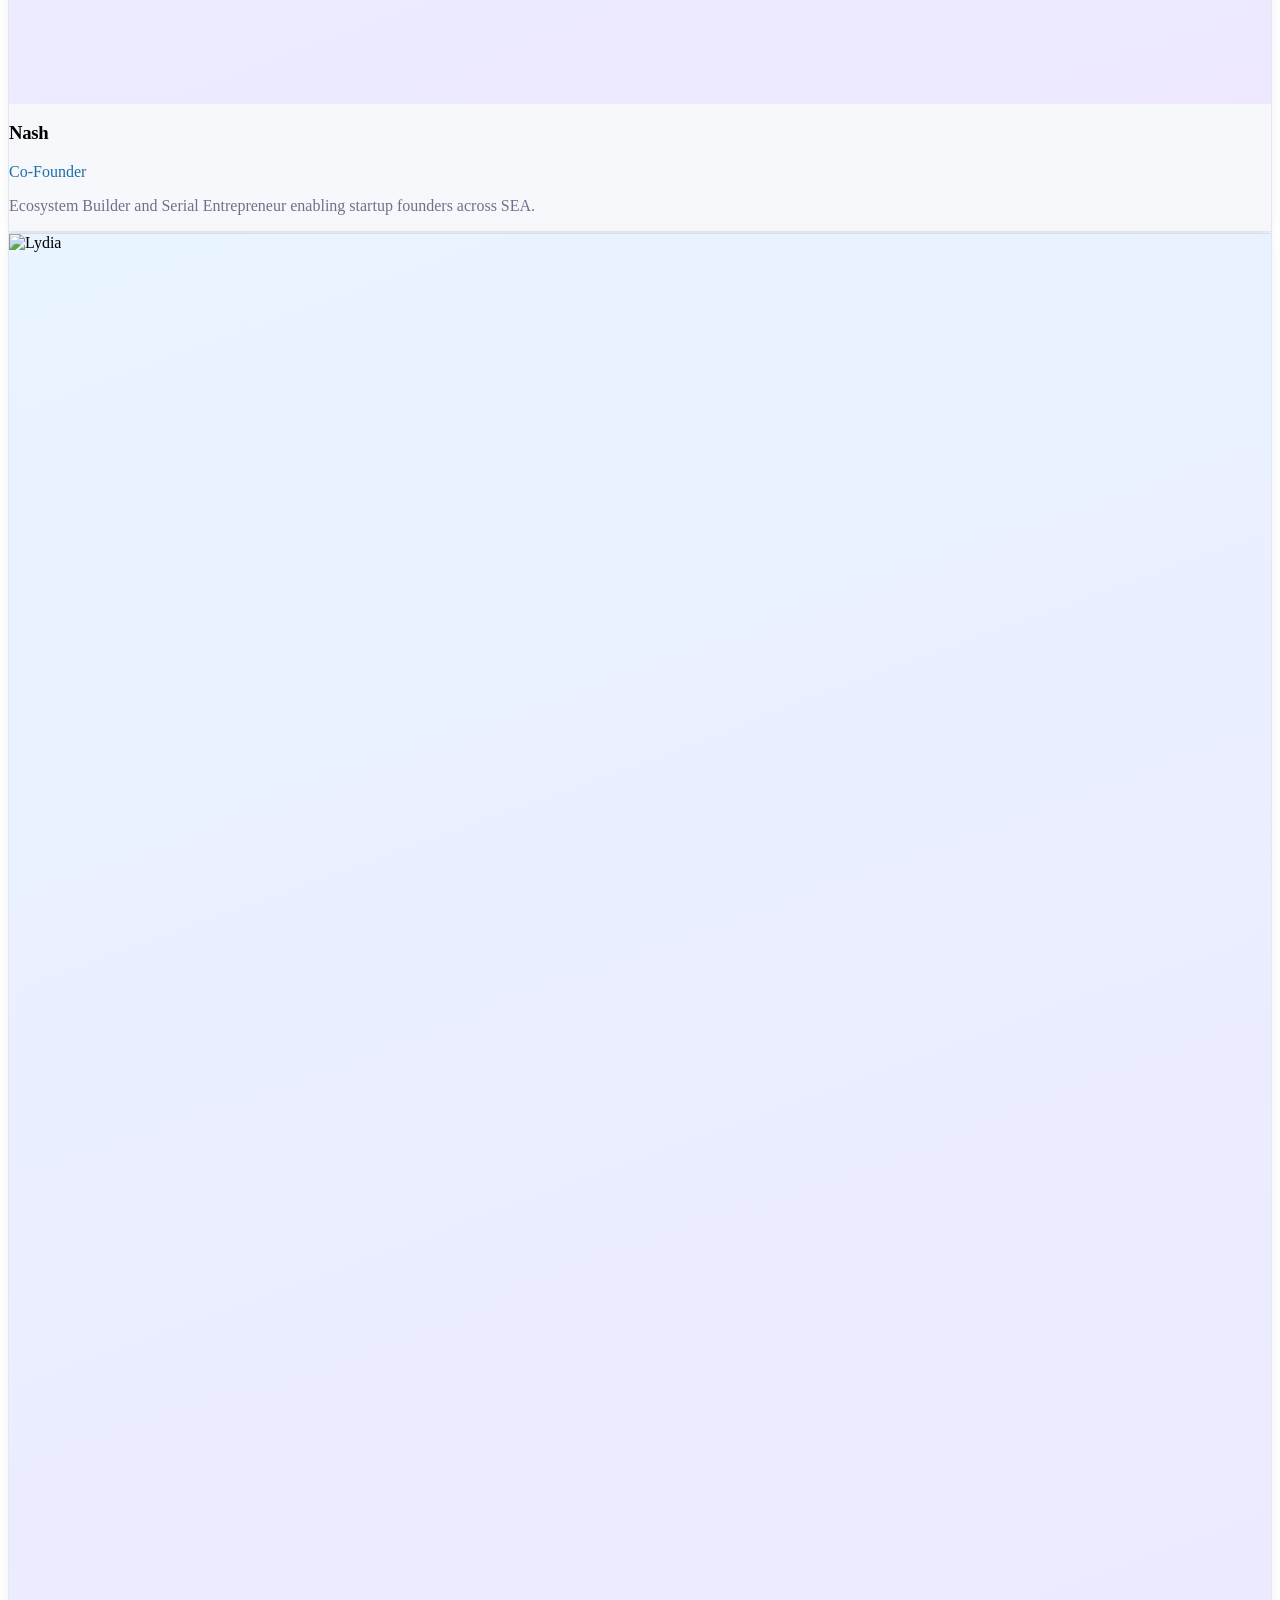
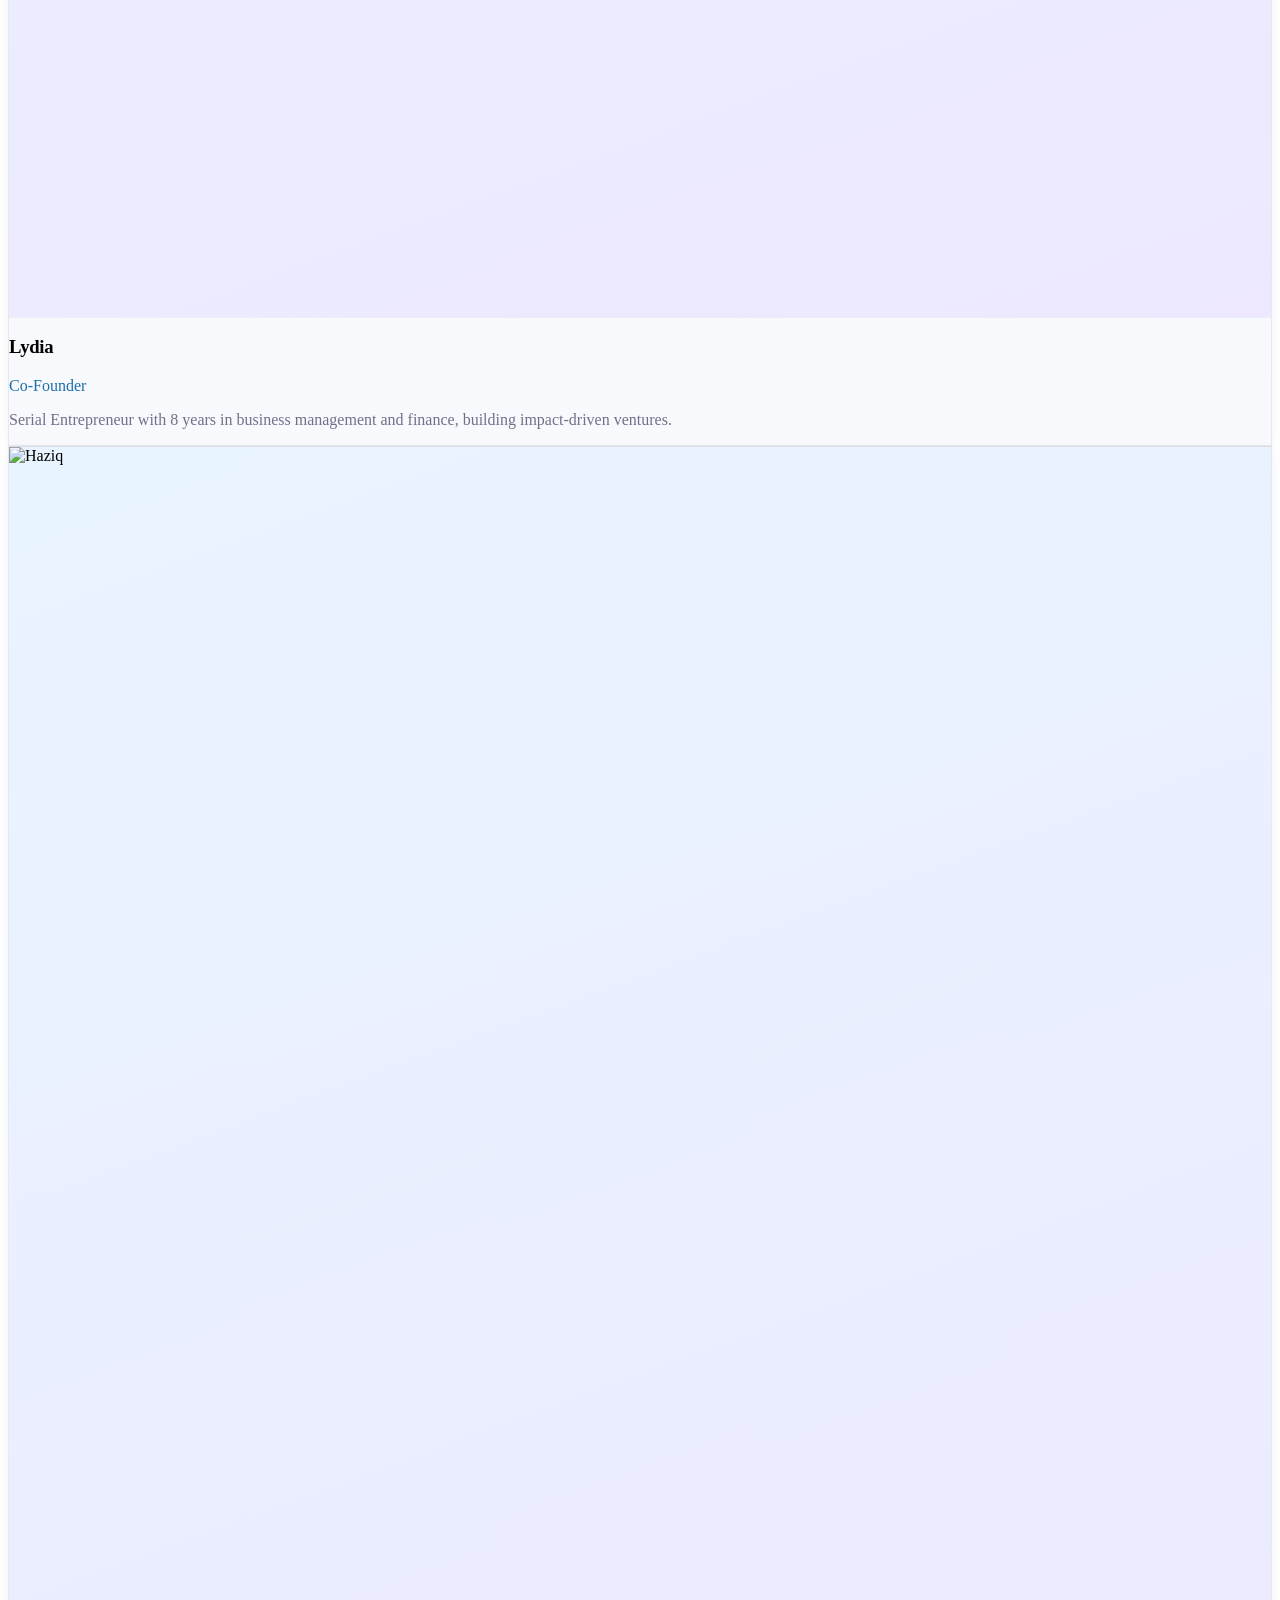
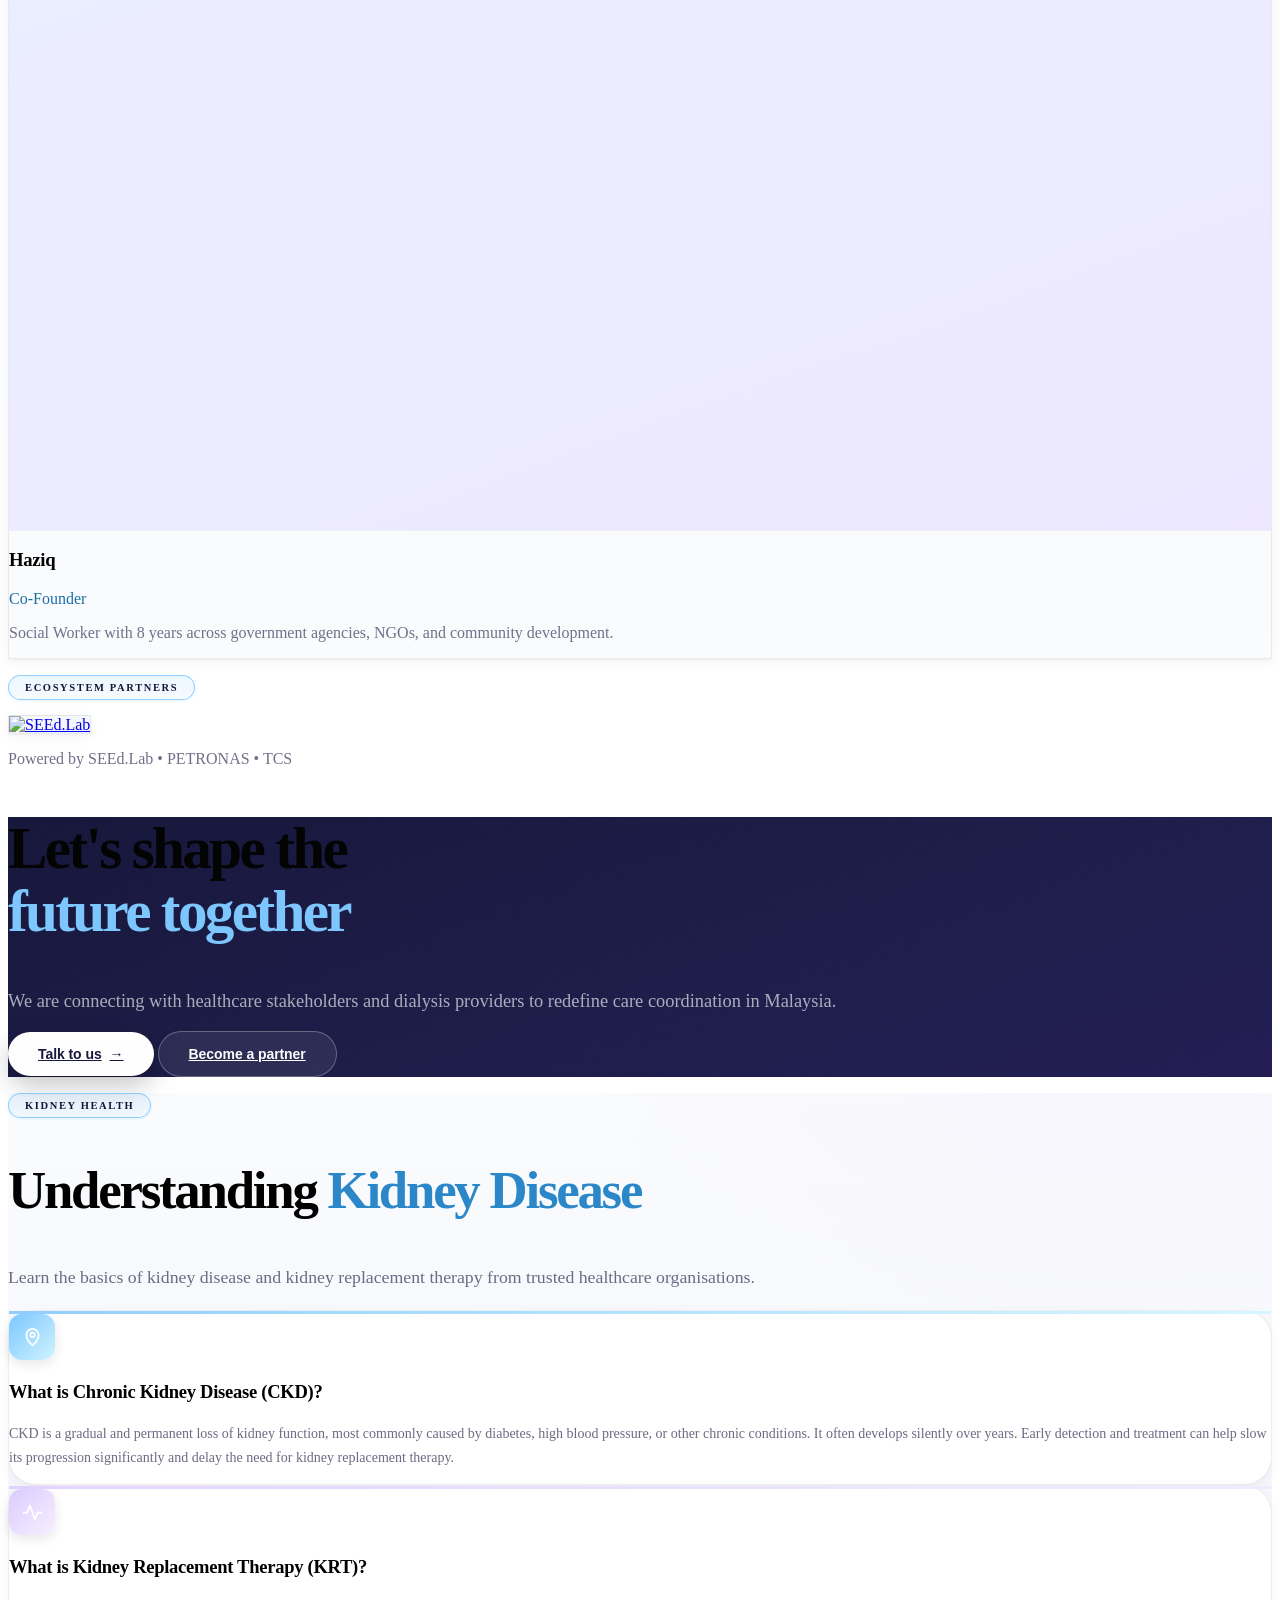
==== commit 419f9df7: "Update index.html" ====
--- a/index.html
+++ b/index.html
@@ -3,8 +3,8 @@
 <head>
     <meta charset="UTF-8">
     <meta name="viewport" content="width=device-width, initial-scale=1.0">
-    <title>DEEE</title>
-    <link rel="icon" type="image/png" href="https://github.com/seeashann02/Degup/blob/main/logo-transparent-without%20name.png?raw=true">
+    <title>DEGUP</title>
+    <link rel="icon" type="image/png" href="https://github.com/seeashann02/degup_pics/blob/main/degup-favicon.png?raw=true">
 
     <script>
         // Opt in to scroll-reveal only when JS is available and motion is welcome.
@@ -438,6 +438,40 @@
         .nav-link:hover::after { transform: scaleX(1); }
 
         /* ══════════════════════════════════════════════════════
+           OFFICIAL WORDMARK
+           The brand asset ships on a 1920x1080 canvas with the
+           artwork at x155-1741, y336-841 — the rest is empty
+           transparent padding. These rules reveal just the
+           artwork; the image itself is never scaled non-uniformly,
+           so proportions stay exactly as supplied.
+        ══════════════════════════════════════════════════════ */
+        .wordmark {
+            --wm-h: 34px;                                   /* artwork height */
+            position: relative;
+            display: block;
+            height: var(--wm-h);
+            width: calc(var(--wm-h) * 1587 / 506);
+            overflow: hidden;
+            flex-shrink: 0;
+        }
+        .wordmark img {
+            position: absolute;
+            width: calc(var(--wm-h) * 1920 / 506);
+            height: auto;
+            max-width: none;
+            left: calc(var(--wm-h) * -155 / 506);
+            top:  calc(var(--wm-h) * -336 / 506);
+        }
+        /* Footer sits on #15153A; the maroon artwork is ~1.3:1 there.
+           This recolours the supplied mark to white without altering
+           its shape so it stays legible. */
+        .wordmark--onDark img { filter: brightness(0) invert(1); }
+
+        @media (max-width: 639px) {
+            .wordmark { --wm-h: 30px; }
+        }
+
+        /* ══════════════════════════════════════════════════════
            HERO
         ══════════════════════════════════════════════════════ */
         /* Slow ken-burns drift — reads as depth, not motion */
@@ -608,11 +642,10 @@
 <nav id="nav" class="nav-shell fixed top-0 left-0 right-0 z-50">
     <div class="nav-inner max-w-6xl mx-auto px-6 sm:px-8 py-[18px] flex items-center justify-between">
         <a href="#" class="flex items-center gap-2.5 group" aria-label="Degup home">
-            <img src="https://github.com/seeashann02/Degup/blob/main/logo-transparent-without%20name.png?raw=true"
-                 alt="" width="36" height="36"
-                 style="width:36px;height:36px;object-fit:contain;flex-shrink:0;transition:transform .34s cubic-bezier(.16,1,.3,1);"
-                 class="group-hover:scale-105">
-            <span class="font-display font-bold text-[1.22rem] tracking-[-.02em]">DEGUP</span>
+            <span class="wordmark group-hover:scale-105"
+                  style="transition:transform .34s cubic-bezier(.16,1,.3,1);">
+                <img src="https://github.com/seeashann02/degup_pics/blob/main/degup-logo.png?raw=true" alt="Degup" referrerpolicy="no-referrer">
+            </span>
         </a>
 
         <div class="hidden md:flex items-center gap-9">
@@ -620,10 +653,10 @@
             <a href="#how-it-works"  class="nav-link">How it works</a>
             <a href="#kidney-health" class="nav-link">Kidney Health</a>
             <a href="#faq"           class="nav-link">FAQ</a>
-            <a href="https://wa.me/601176300502?text=Hai%20Degup,%20saya%20ingin%20mendapatkan%20maklumat%20lanjut%20mengenai%20perkhidmatan%20anda."
+            <a href="https://wa.me/601117353552?text=Hai%20Degup,%20saya%20ingin%20mendapatkan%20maklumat%20lanjut%20mengenai%20perkhidmatan%20anda."
                target="_blank" rel="noopener noreferrer"
                class="btn btn-navy btn-sm">
-                Talk to Us
+                Talk to us
             </a>
         </div>
 
@@ -641,7 +674,7 @@
         <a href="#how-it-works"  class="text-[.95rem] py-3 border-b transition-colors hover:text-navy" style="color:var(--ink-2);border-color:rgba(21,21,58,.05)">How it works</a>
         <a href="#kidney-health" class="text-[.95rem] py-3 border-b transition-colors hover:text-navy" style="color:var(--ink-2);border-color:rgba(21,21,58,.05)">Kidney Health</a>
         <a href="#faq"           class="text-[.95rem] py-3 mb-4 transition-colors hover:text-navy" style="color:var(--ink-2)">FAQ</a>
-        <a href="https://wa.me/601176300502?text=Hai%20Degup,%20saya%20ingin%20mendapatkan%20maklumat%20lanjut%20mengenai%20perkhidmatan%20anda."
+        <a href="https://wa.me/601117353552?text=Hai%20Degup,%20saya%20ingin%20mendapatkan%20maklumat%20lanjut%20mengenai%20perkhidmatan%20anda."
            target="_blank" rel="noopener noreferrer" class="btn btn-navy w-full">Talk to us</a>
     </div>
 </nav>
@@ -662,6 +695,16 @@
 
     <!-- centered content -->
     <div class="relative z-10 text-center max-w-4xl mx-auto px-6 pt-24 pb-28 md:pt-24 md:pb-32">
+
+        <!-- live badge -->
+        <div class="rise inline-flex items-center gap-2.5 rounded-full px-4 py-2 mb-7 md:mb-9 text-[.78rem] tracking-[.01em]"
+             style="--d:.1s;background:rgba(255,255,255,.09);border:1px solid rgba(255,255,255,.2);color:rgba(255,255,255,.8);backdrop-filter:blur(14px);-webkit-backdrop-filter:blur(14px);">
+            <span class="relative flex w-2 h-2">
+                <span class="absolute inline-flex w-full h-full rounded-full bg-emerald-400 opacity-70 animate-ping"></span>
+                <span class="relative inline-flex w-2 h-2 rounded-full bg-emerald-400"></span>
+            </span>
+            Helping patients across Malaysia
+        </div>
 
         <h1 class="rise font-display font-bold text-white mb-5 md:mb-7"
             style="--d:.22s;font-size:clamp(2.7rem,1.5rem + 6.2vw,6.4rem);line-height:1.03;letter-spacing:-.05em;text-shadow:0 2px 40px rgba(0,0,0,.35);">
@@ -677,14 +720,14 @@
         </p>
 
         <div class="rise flex flex-col sm:flex-row gap-3 justify-center items-center" style="--d:.46s;">
-            <a href="https://degup.my/booking"
+            <a href="https://wa.me/601117353552?text=Hai%20Degup,%20saya%20ingin%20mendapatkan%20maklumat%20lanjut%20mengenai%20perkhidmatan%20anda."
                target="_blank" rel="noopener noreferrer"
                class="btn btn-white w-full sm:w-auto">
-                Find a Dialysis Slot
+                Talk to Us
             </a>
-            <a href="https://wa.me/601176300502?text=Hai%20Degup,%20saya%20ingin%20mendapatkan%20maklumat%20lanjut%20mengenai%20perkhidmatan%20anda." target="_blank" rel="noopener noreferrer"
+            <a href="https://www.youtube.com/watch?v=brxf_f5mjm4" target="_blank" rel="noopener noreferrer"
                class="btn btn-glass w-full sm:w-auto">
-                Talk to Us! <span class="btn-arrow">→</span>
+                See our story <span class="btn-arrow">→</span>
             </a>
         </div>
     </div>
@@ -1201,7 +1244,7 @@
             We are connecting with healthcare stakeholders and dialysis providers to redefine care coordination in Malaysia.
         </p>
         <div class="flex flex-col sm:flex-row gap-3 justify-center items-center reveal" style="--d:.2s;">
-            <a href="https://wa.me/601176344216?text=Hai%20Degup,%20saya%20ingin%20mendapatkan%20maklumat%20lanjut%20mengenai%20perkhidmatan%20anda."
+            <a href="https://wa.me/601117353552?text=Hai%20Degup,%20saya%20ingin%20mendapatkan%20maklumat%20lanjut%20mengenai%20perkhidmatan%20anda."
                target="_blank" rel="noopener noreferrer"
                class="btn btn-white w-full sm:w-auto">
                 Talk to us <span class="btn-arrow">→</span>
@@ -1346,7 +1389,7 @@
 
         <!-- CTA row -->
         <div class="text-center reveal">
-            <a href="https://wa.me/601176344216?text=Hai%20Degup,%20saya%20ingin%20mendapatkan%20maklumat%20lanjut%20mengenai%20perkhidmatan%20anda." target="_blank" rel="noopener noreferrer"
+            <a href="https://wa.me/601117353552?text=Hai%20Degup,%20saya%20ingin%20mendapatkan%20maklumat%20lanjut%20mengenai%20perkhidmatan%20anda." target="_blank" rel="noopener noreferrer"
                class="btn btn-navy">
                 Ask us directly <span class="btn-arrow">→</span>
             </a>
@@ -1365,8 +1408,9 @@
             <!-- brand -->
             <div>
                 <div class="flex items-center gap-2.5 mb-4">
-                    <img src="https://github.com/seeashann02/Degup/blob/main/logo-transparent-without%20name.png?raw=true" alt="" width="36" height="36" style="width:36px;height:36px;object-fit:contain;flex-shrink:0;">
-                    <span class="font-display font-bold text-[1.22rem] text-white tracking-[-.02em]">DEGUP</span>
+                    <span class="wordmark wordmark--onDark">
+                        <img src="https://github.com/seeashann02/degup_pics/blob/main/degup-logo.png?raw=true" alt="Degup" referrerpolicy="no-referrer">
+                    </span>
                 </div>
                 <p class="text-sm leading-[1.75] mb-6 max-w-[30ch]" style="color:rgba(255,255,255,.44)">
                     Making dialysis scheduling simpler and easier for patients in Malaysia.
@@ -1412,7 +1456,7 @@
                 <p class="label text-white mb-5">Contacts</p>
                 <ul class="space-y-2.5">
                     <li><a href="mailto:hello@degup.my" class="text-sm transition-colors hover:text-white" style="color:rgba(255,255,255,.44)">hello@degup.my</a></li>
-                    <li><a href="tel:+60132370520"      class="text-sm transition-colors hover:text-white" style="color:rgba(255,255,255,.44)">+60 13 237 0520</a></li>
+                    <li><a href="tel:+601117353552"      class="text-sm transition-colors hover:text-white" style="color:rgba(255,255,255,.44)">+60 11 1735 3552</a></li>
                 </ul>
             </div>
             <!-- location -->
